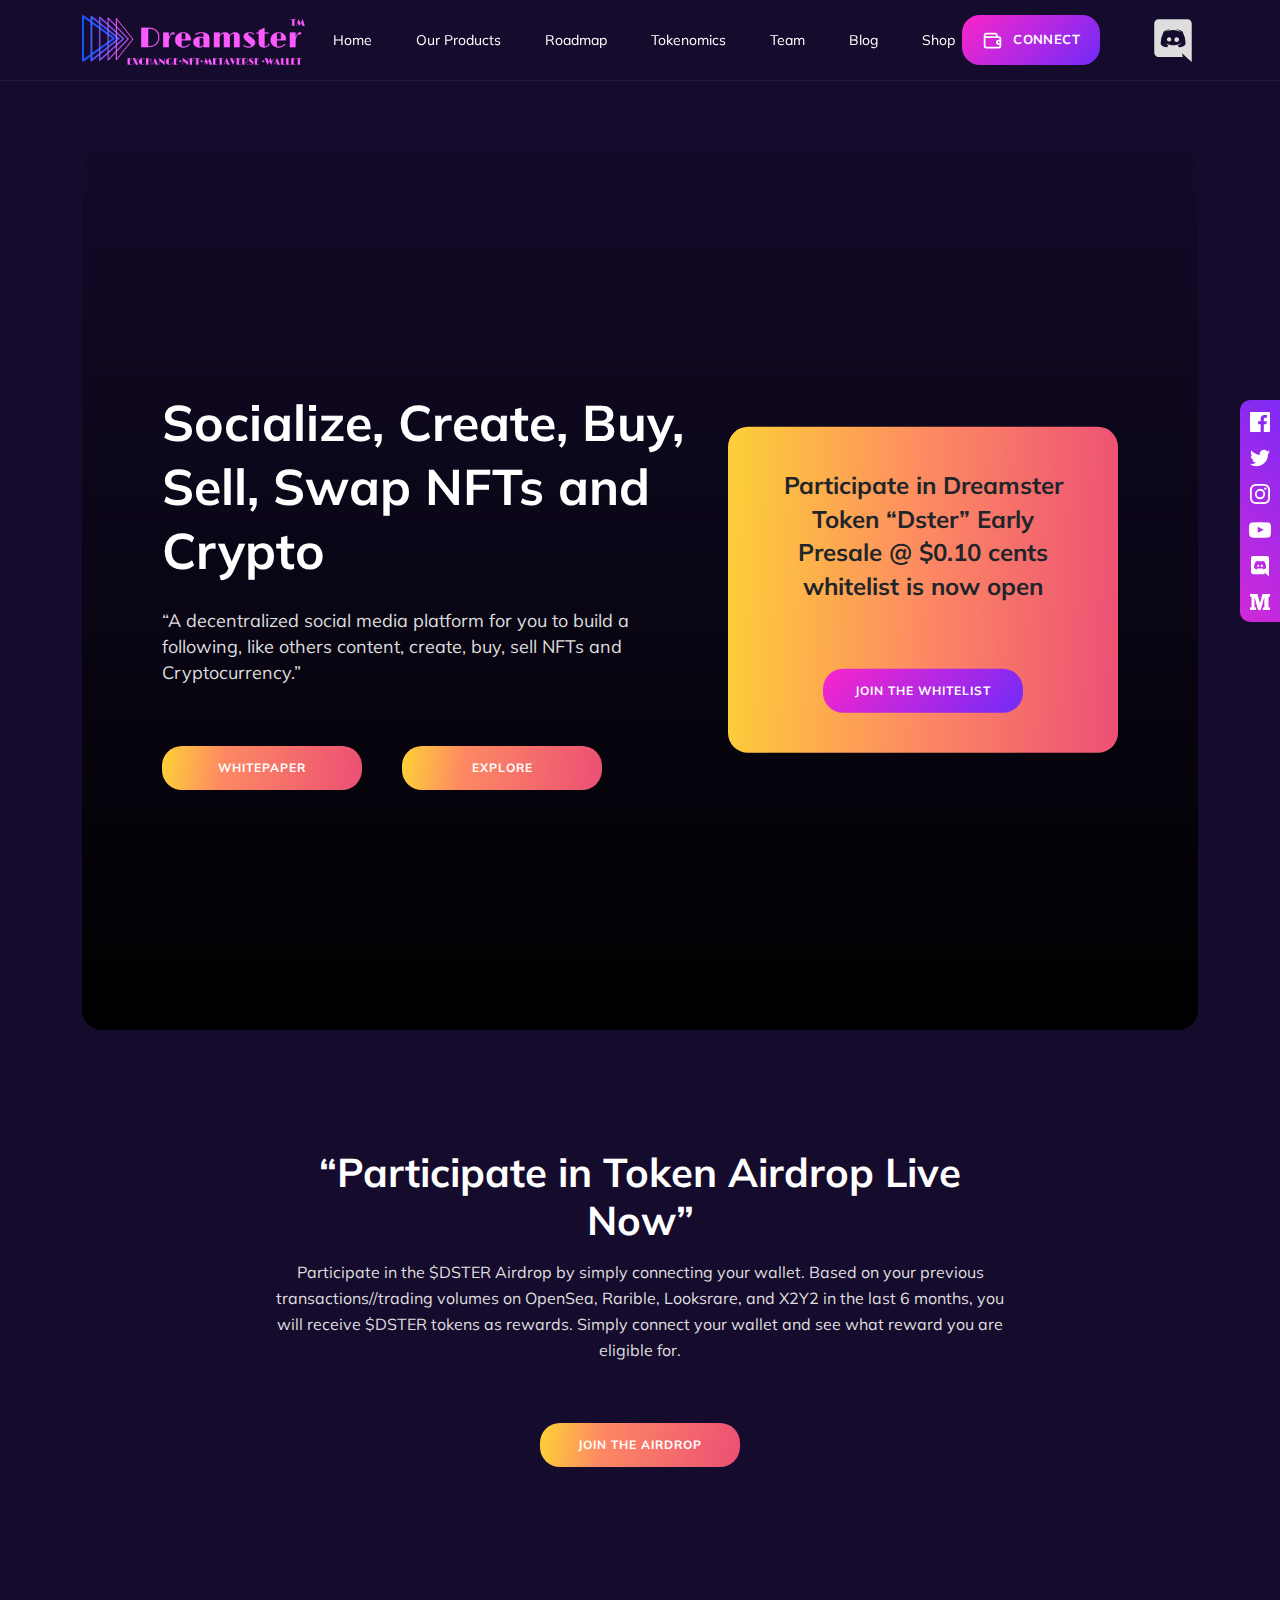
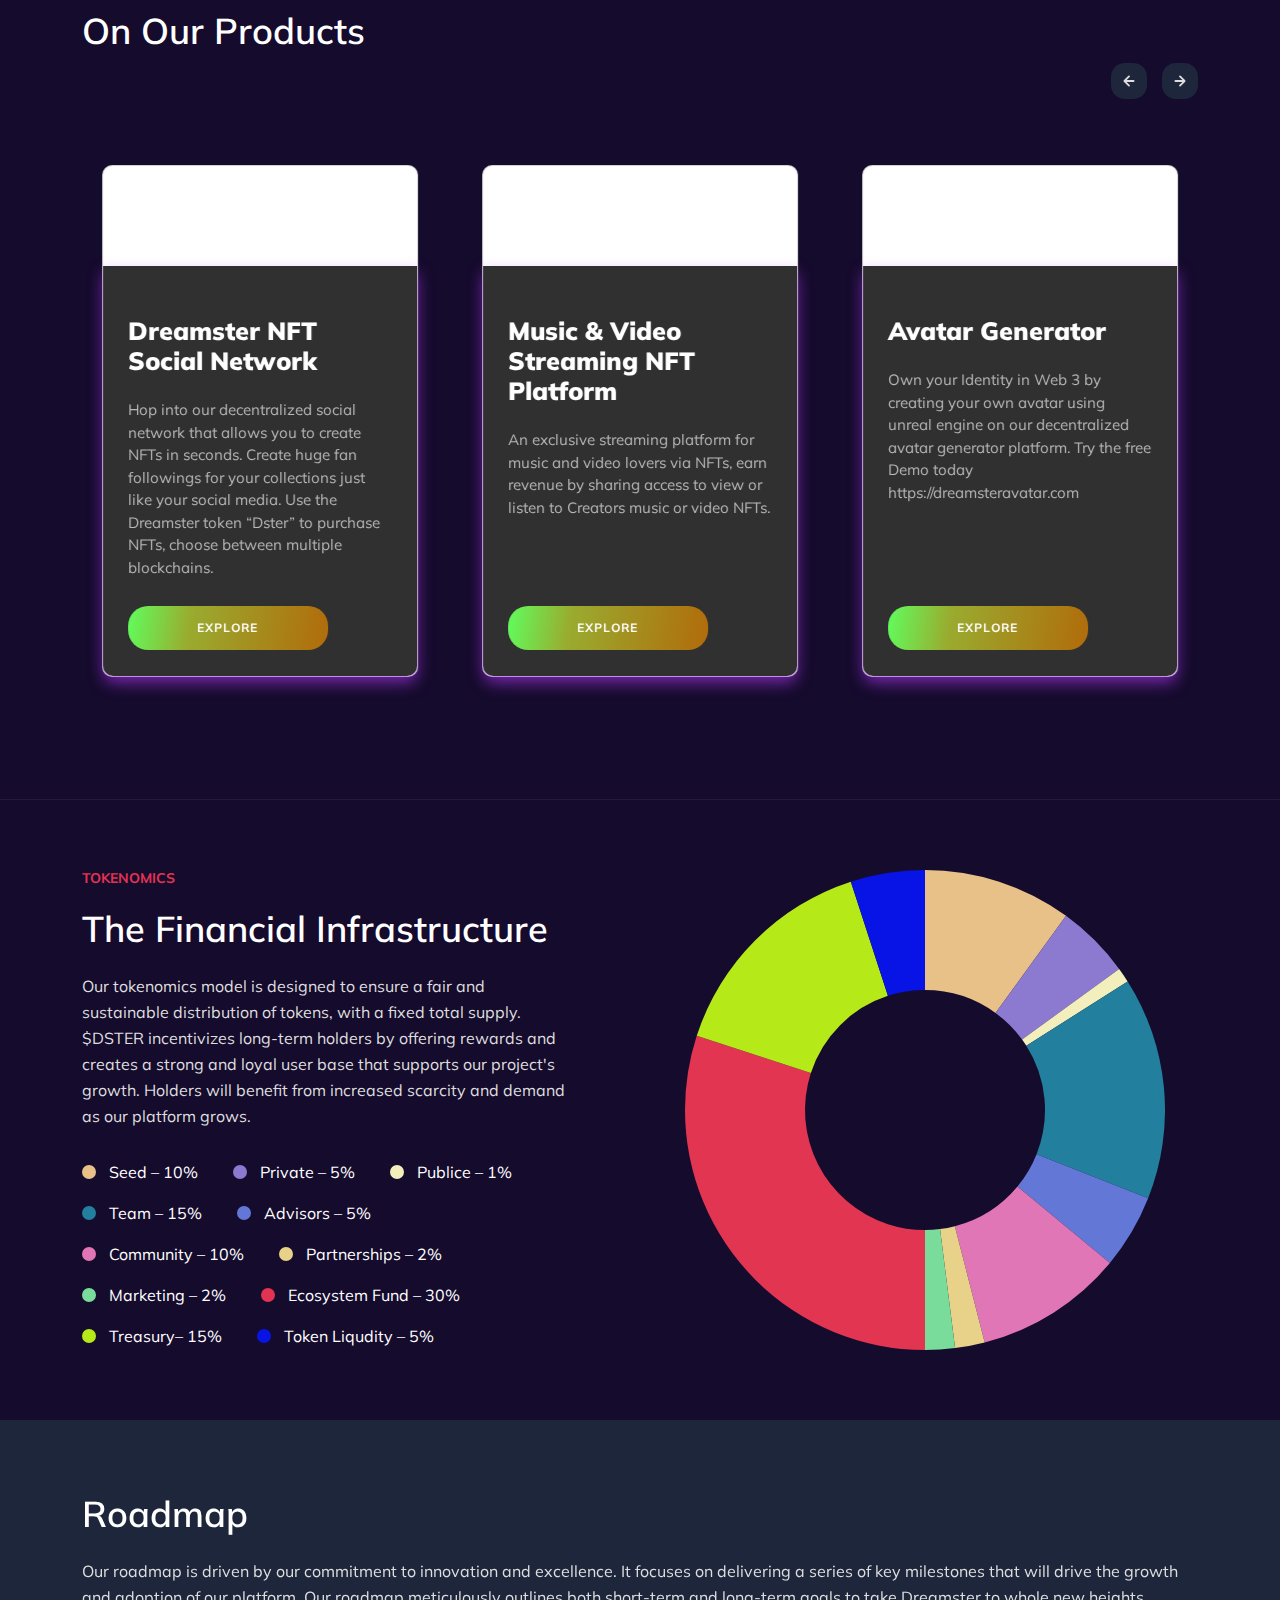
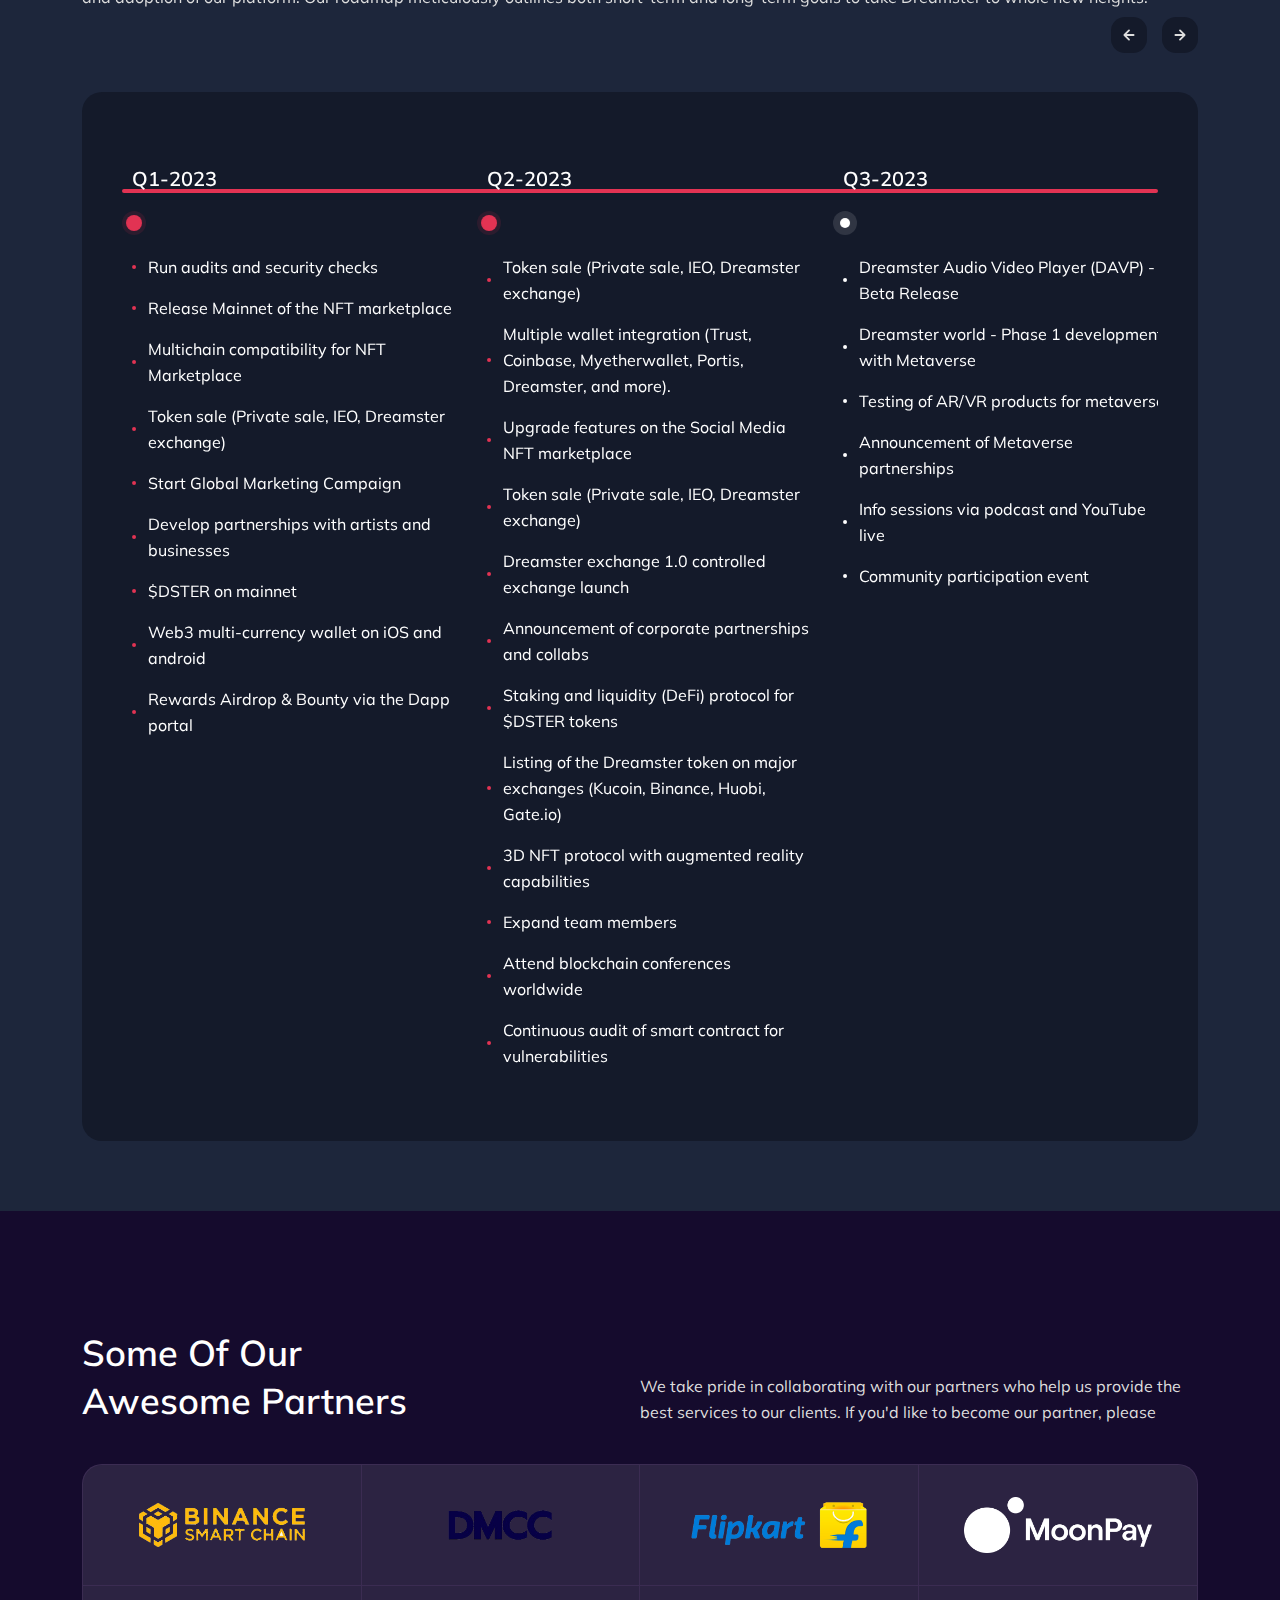
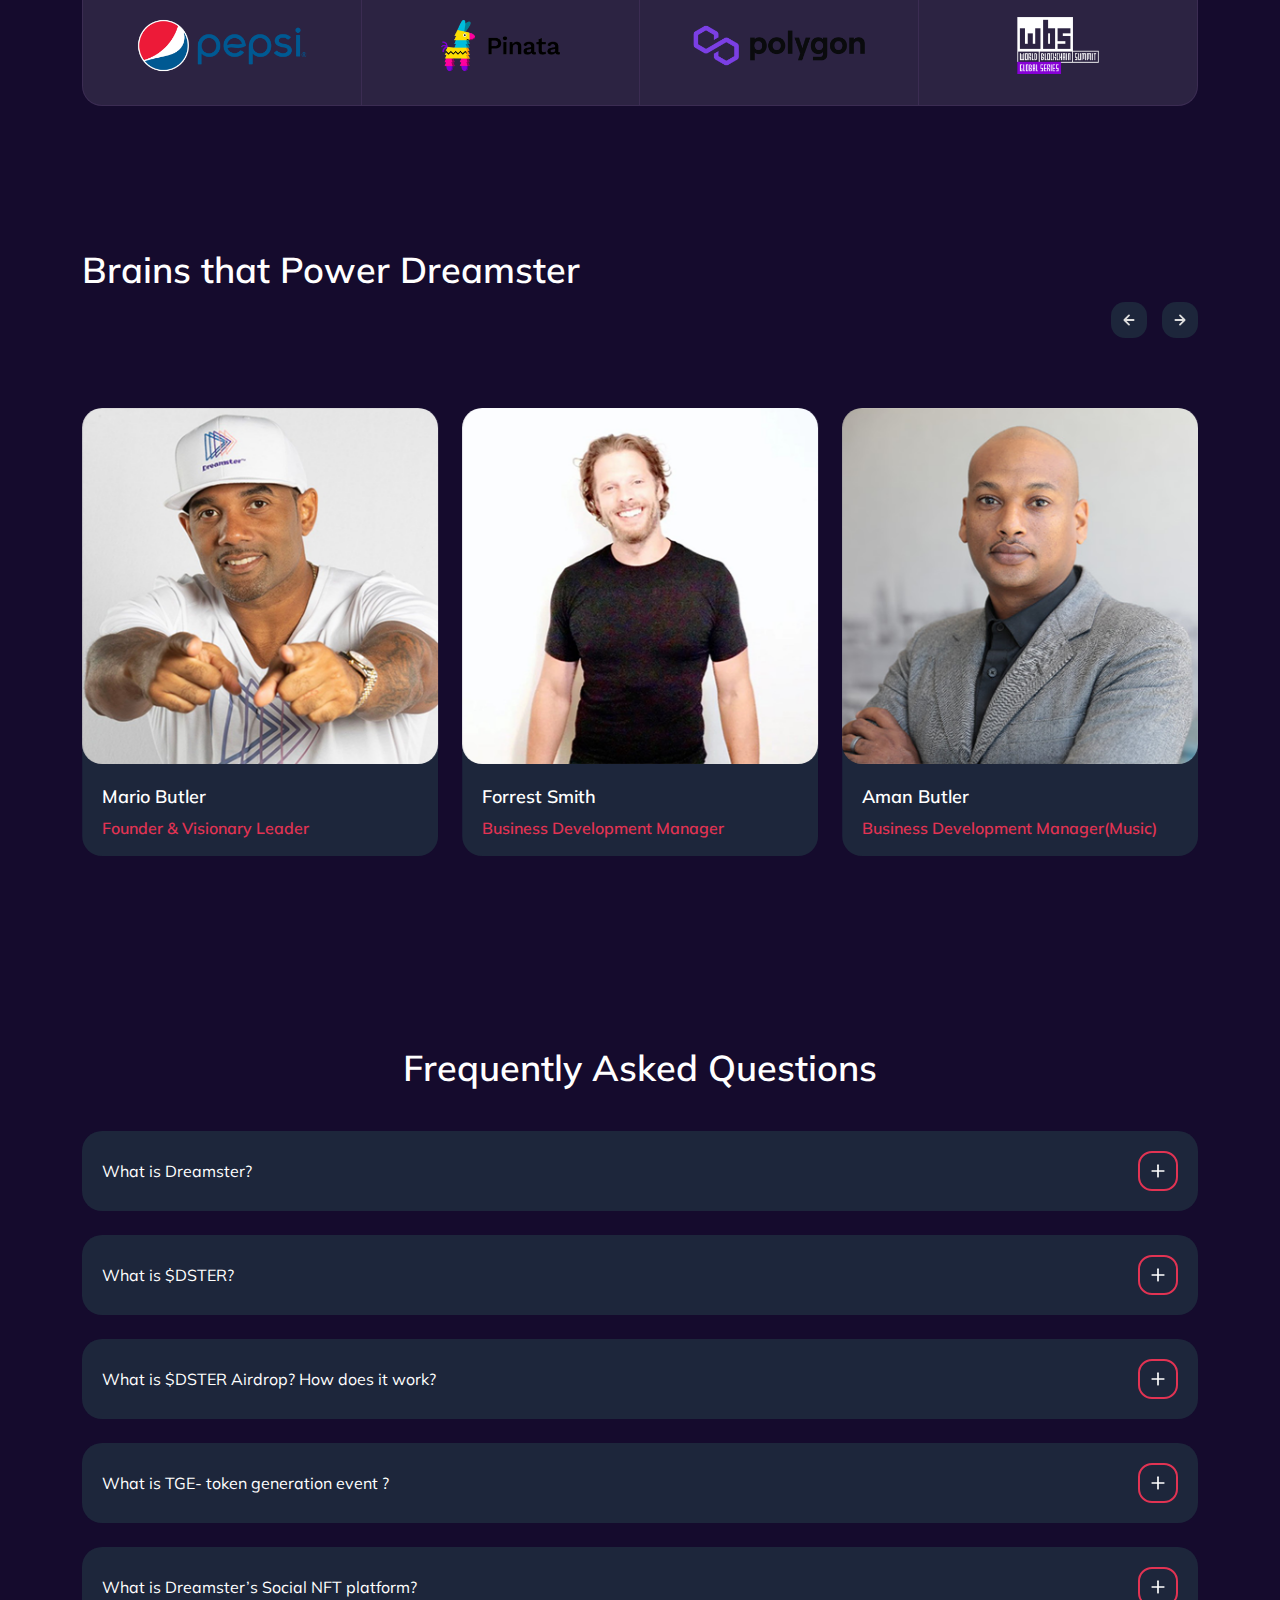
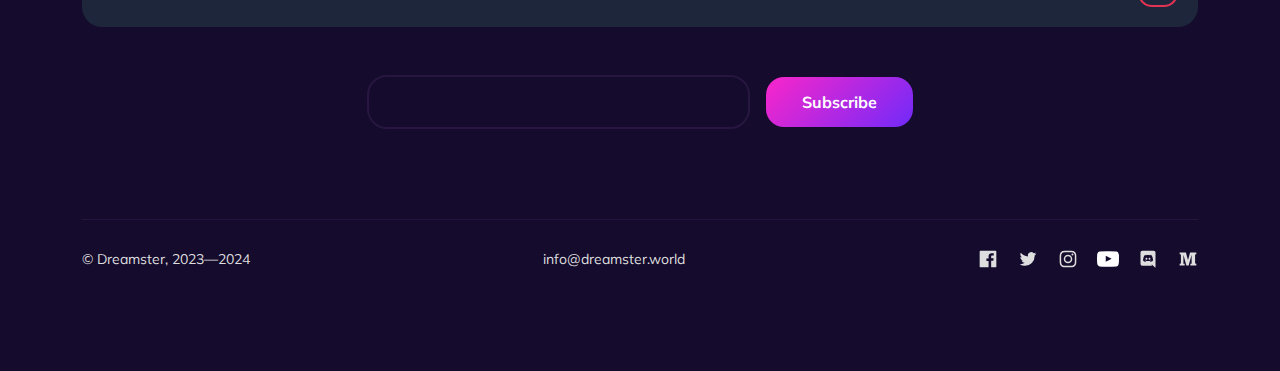
==== index.html @ c3a88280 "new update" ====
<!DOCTYPE html>
<html lang="en">
  <head>
    <meta charset="utf-8" />
    <meta
      name="viewport"
      content="width=device-width, initial-scale=1, shrink-to-fit=no"
    />

    <!-- CSS -->
    <link rel="stylesheet" href="css/bootstrap.min.css" />
    <link rel="stylesheet" href="css/blueimp-gallery.min.css" />
    <link rel="stylesheet" href="css/splide.min.css" />
    <link rel="stylesheet" href="css/slimselect.css" />
    <link rel="stylesheet" href="css/main.css" />

    <!-- Favicons -->
    <link rel="icon" type="image/png" href="img/our_logo.png" />
    <link rel="apple-touch-icon" href="img/our_logo.png" />

    <meta name="description" content="Play to earn HTML Template" />
    <meta name="keywords" content="" />
    <meta name="author" content="Dmitry Volkov" />
    <title>Dreamster</title>
  </head>

  <body>
    <!-- header -->
    <header class="header">
      <div class="container">
        <div class="row">
          <div class="col-12">
            <div class="header__content">
              <!-- btn -->
              <button
                class="header__btn"
                type="button"
                aria-label="header__nav"
              >
                <span></span>
                <span></span>
                <span></span>
              </button>
              <!-- end btn -->

              <!-- logo -->
              <a href="index.html" class="header__logo">
                <img src="img/our_logo.png" alt="" />
              </a>
              <!-- end logo -->

              <!-- tagline -->
              <span class="header__tagline"><br /></span>
              <!-- end tagline -->

              <!-- navigation -->
              <ul class="header__nav" id="header__nav">
                <li class="header__dropdown">
                  <a class="dropdown-link" href="https://dreamster.market/"
                    >Home
                    <!-- <svg xmlns="http://www.w3.org/2000/svg" viewBox="0 0 24 24">
                      <path
                        d="M17,9.17a1,1,0,0,0-1.41,0L12,12.71,8.46,9.17a1,1,0,0,0-1.41,0,1,1,0,0,0,0,1.42l4.24,4.24a1,1,0,0,0,1.42,0L17,10.59A1,1,0,0,0,17,9.17Z"
                      />
                    </svg> -->
                  </a>
                </li>

                <li class="header__dropdown">
                  <a class="dropdown-link" href="#product">
                    Our Products
                    <!-- <svg xmlns="http://www.w3.org/2000/svg" viewBox="0 0 24 24">
                      <path
                        d="M17,9.17a1,1,0,0,0-1.41,0L12,12.71,8.46,9.17a1,1,0,0,0-1.41,0,1,1,0,0,0,0,1.42l4.24,4.24a1,1,0,0,0,1.42,0L17,10.59A1,1,0,0,0,17,9.17Z"
                      /></svg
                  > -->
                  </a>
                </li>

                <li class="header__dropdown">
                  <a class="dropdown-link" href="#roadmap"
                    >Roadmap
                    <!-- <svg xmlns="http://www.w3.org/2000/svg" viewBox="0 0 24 24">
                      <path
                        d="M17,9.17a1,1,0,0,0-1.41,0L12,12.71,8.46,9.17a1,1,0,0,0-1.41,0,1,1,0,0,0,0,1.42l4.24,4.24a1,1,0,0,0,1.42,0L17,10.59A1,1,0,0,0,17,9.17Z"
                      /></svg
                  > -->
                  </a>
                </li>

                <li class="header__dropdown">
                  <a class="dropdown-link" href="#token"
                    >Tokenomics
                    <!-- <svg xmlns="http://www.w3.org/2000/svg" viewBox="0 0 24 24">
                      <path
                        d="M17,9.17a1,1,0,0,0-1.41,0L12,12.71,8.46,9.17a1,1,0,0,0-1.41,0,1,1,0,0,0,0,1.42l4.24,4.24a1,1,0,0,0,1.42,0L17,10.59A1,1,0,0,0,17,9.17Z"
                      /></svg
                  > -->
                  </a>
                </li>

                <li class="header__dropdown">
                  <a class="dropdown-link dropdown-link--menu" href="#team"
                    >Team
                  </a>
                </li>
                <li class="header__dropdown">
                  <a class="dropdown-link dropdown-link--menu" href="#"
                    >Blog
                  </a>
                </li>
                <li class="header__dropdown">
                  <a
                    class="dropdown-link dropdown-link--menu"
                    href="https://dreamster.printify.me/products"
                    >Shop
                  </a>
                </li>
              </ul>
              <!-- end navigation -->

              <!-- wallet -->
              <div class="d-flex align-items-center">
                <a href="https://dreamster.market/">
                  <button type="button" class="header__cta">
                    <svg xmlns="http://www.w3.org/2000/svg" viewBox="0 0 24 24">
                      <path
                        d="M19,7H18V6a3,3,0,0,0-3-3H5A3,3,0,0,0,2,6H2V18a3,3,0,0,0,3,3H19a3,3,0,0,0,3-3V10A3,3,0,0,0,19,7ZM5,5H15a1,1,0,0,1,1,1V7H5A1,1,0,0,1,5,5ZM20,15H19a1,1,0,0,1,0-2h1Zm0-4H19a3,3,0,0,0,0,6h1v1a1,1,0,0,1-1,1H5a1,1,0,0,1-1-1V8.83A3,3,0,0,0,5,9H19a1,1,0,0,1,1,1Z"
                      />
                    </svg>
                    <span>Connect</span>
                  </button>
                </a>
                <div class="footer__social ms-lg-5">
                  <a
                    href="https://discord.gg/6NU8zF9YQQ"
                    width="50px"
                    target="_blank"
                    ><svg
                      xmlns="http://www.w3.org/2000/svg"
                      viewBox="0 0 24 24"
                    >
                      <path
                        d="M10.13831,10.62982h-.00013a1.05288,1.05288,0,1,0,.00013,0Zm3.75427,0a1.14582,1.14582,0,1,0,1.04907,1.14166A1.09586,1.09586,0,0,0,13.89258,10.62982Zm4.99878-8.6297H5.10864A2.11364,2.11364,0,0,0,3,4.119V18.02527A2.11368,2.11368,0,0,0,5.10864,20.1441H16.77258l-.54516-1.90289,1.31653,1.224,1.24462,1.152L21,22.57153V4.119A2.11364,2.11364,0,0,0,18.89136,2.00012ZM14.92114,15.43323v.00006s-.37036-.44232-.67895-.83319a3.2459,3.2459,0,0,0,1.86181-1.224,5.87837,5.87837,0,0,1-1.18286.60681,6.76974,6.76974,0,0,1-1.49145.44232,7.206,7.206,0,0,1-2.66394-.01025,8.64456,8.64456,0,0,1-1.51209-.44226,6.03735,6.03735,0,0,1-.75085-.34973c-.03089-.02063-.06165-.03089-.09253-.05146a.14171.14171,0,0,1-.04114-.03082c-.18506-.10284-.28809-.17487-.28809-.17487A3.19975,3.19975,0,0,0,9.8811,14.57953c-.30847.39093-.68908.8537-.68908.8537a3.72892,3.72892,0,0,1-3.13709-1.56342A13.775,13.775,0,0,1,7.536,7.87323a5.08641,5.08641,0,0,1,2.89026-1.08l.10278.12348A6.93762,6.93762,0,0,0,7.824,8.2641s.22632-.12341.60682-.29828a7.722,7.722,0,0,1,2.335-.64795,1.00465,1.00465,0,0,1,.17492-.02063,8.702,8.702,0,0,1,2.07764-.02051,8.384,8.384,0,0,1,3.096.98737,6.84576,6.84576,0,0,0-2.561-1.30628l.14392-.16449a5.08575,5.08575,0,0,1,2.89026,1.08,13.77368,13.77368,0,0,1,1.4812,5.99652A3.75972,3.75972,0,0,1,14.92114,15.43323Z"
                      /></svg
                  ></a>
                </div>
              </div>
              <!-- end wallet -->
            </div>
          </div>
        </div>
      </div>
    </header>
    <!-- end header -->
    <!-- hero -->
    <section class="hero" id="hero">
      <div class="container">
        <div class="row">
          <div class="col-12">
            <!-- hero content (left) -->
            <div class="hero__content hero__content--left">
              <video
                muted
                autoplay
                width="100%"
                height="auto"
                class="full-image"
              >
                <source
                  src="https://gamic.themerex.net/wp-content/uploads/2022/09/Pexels-Videos-2759479.mp4"
                  type="video/mp4"
                />
              </video>
              <!-- <span class="hero__tagline">Dreamster</span> -->
              <h2 class="hero__title">
                Socialize, Create, Buy, Sell, Swap NFTs and Crypto
              </h2>
              <p class="hero__text">
                “A decentralized social media platform for you to build a
                following, like others content, create, buy, sell NFTs and
                Cryptocurrency.”
              </p>
              <div class="hero__btns hero__btns--left">
                <a href="https://dreamster.gitbook.io/docs/" class="hero__btn"
                  ><span>Whitepaper</span></a
                >
                <a
                  href="https://dreamster.market/"
                  class="hero__btn hero__btn--nephrite"
                  ><span>Explore</span></a
                >
              </div>

              <!-- bg animation -->

              <!-- end bg animation -->

              <!-- game -->
              <div class="game game--hero">
                <div class="game__head">
                  <div class="text-center">
                    <h3 class="">
                      <a class="text-dark fw-bold fs-4"
                        >Participate in Dreamster Token “Dster” Early Presale @
                        $0.10 cents whitelist is now open
                      </a>
                    </h3>
                    <!-- <p class="text-dark">Starts in</p> -->
                  </div>
                </div>

                <!-- <div class="count mt-3 text-center" style="z-index: 2">
                  <div id="timer"></div>
                </div> -->

                <div class="hero__btns hero__btns--left">
                  <a href="https://dreamster.market/" class="hero__btn"
                    ><span>Join The Whitelist</span></a
                  >
                </div>
              </div>
              <!-- end game -->
            </div>
            <!-- end hero content -->
          </div>
        </div>
      </div>
    </section>
    <!-- end hero -->

    <div class="section mt-5">
      <div class="container">
        <div class="row">
          <div class="col-lg-8 offset-lg-2 text-center">
            <div class="">
              <!-- article content -->
              <div class="article__content">
                <h2 class="fs-1 fw-bold">
                  “Participate in Token Airdrop Live Now”
                </h2>
                <p>
                  Participate in the $DSTER Airdrop by simply connecting your
                  wallet. Based on your previous transactions//trading volumes
                  on OpenSea, Rarible, Looksrare, and X2Y2 in the last 6 months,
                  you will receive $DSTER tokens as rewards. Simply connect your
                  wallet and see what reward you are eligible for.
                </p>
              </div>

              <div
                class="hero__btns hero__btns--left"
                style="justify-content: center"
              >
                <a href="https://dreamster.market/" class="hero__btn"
                  ><span>Join the Airdrop</span></a
                >
              </div>

              <!-- end article content -->
            </div>
          </div>
        </div>
      </div>
    </div>

    <section class="section" id="product">
      <div class="container">
        <div class="row">
          <!-- section title -->
          <div class="col-12">
            <div class="section__title section__title--carousel">
              <h2><a href="blog.html">On Our Products</a></h2>
            </div>
          </div>
          <!-- end section title -->

          <!-- carousel -->
          <div class="col-12 mt-5">
            <div
              class="section__carousel section__carousel--content splide splide--content"
            >
              <div class="splide__arrows">
                <button class="splide__arrow splide__arrow--prev" type="button">
                  <svg xmlns="http://www.w3.org/2000/svg" viewBox="0 0 24 24">
                    <path
                      d="M17,11H9.41l3.3-3.29a1,1,0,1,0-1.42-1.42l-5,5a1,1,0,0,0-.21.33,1,1,0,0,0,0,.76,1,1,0,0,0,.21.33l5,5a1,1,0,0,0,1.42,0,1,1,0,0,0,0-1.42L9.41,13H17a1,1,0,0,0,0-2Z"
                    ></path>
                  </svg>
                </button>
                <button class="splide__arrow splide__arrow--next" type="button">
                  <svg xmlns="http://www.w3.org/2000/svg" viewBox="0 0 24 24">
                    <path
                      d="M17.92,11.62a1,1,0,0,0-.21-.33l-5-5a1,1,0,0,0-1.42,1.42L14.59,11H7a1,1,0,0,0,0,2h7.59l-3.3,3.29a1,1,0,0,0,0,1.42,1,1,0,0,0,1.42,0l5-5a1,1,0,0,0,.21-.33A1,1,0,0,0,17.92,11.62Z"
                    ></path>
                  </svg>
                </button>
              </div>

              <div class="splide__track">
                <ul class="splide__list">
                  <li class="splide__slide">
                    <div class="parent">
                      <div class="card">
                        <div class="content-box">
                          <h1 class="card-title">
                            Dreamster NFT Social Network
                          </h1>
                          <p class="card-content">
                            Hop into our decentralized social network that
                            allows you to create NFTs in seconds. Create huge
                            fan followings for your collections just like your
                            social media. Use the Dreamster token “Dster” to
                            purchase NFTs, choose between multiple blockchains.
                          </p>
                          <div class="hero__btns--left new mt-3">
                            <a
                              href="https://dreamster.market/"
                              class="hero__btn"
                              ><span>Explore</span></a
                            >
                          </div>
                        </div>
                      </div>
                    </div>
                  </li>
                  <li class="splide__slide">
                    <div class="parent">
                      <div class="card">
                        <div class="content-box">
                          <h1 class="card-title">
                            Music & Video Streaming NFT Platform
                          </h1>
                          <p class="card-content">
                            An exclusive streaming platform for music and video
                            lovers via NFTs, earn revenue by sharing access to
                            view or listen to Creators music or video NFTs.
                          </p>
                          <div class="hero__btns--left new mt-3">
                            <a
                              href="https://dreamster.market/"
                              class="hero__btn"
                              ><span>Explore</span></a
                            >
                          </div>
                        </div>
                      </div>
                    </div>
                  </li>
                  <li class="splide__slide">
                    <div class="parent">
                      <div class="card">
                        <div class="content-box">
                          <h1 class="card-title">Avatar Generator</h1>
                          <p class="card-content">
                            Own your Identity in Web 3 by creating your own
                            avatar using unreal engine on our decentralized
                            avatar generator platform. Try the free Demo today
                            https://dreamsteravatar.com
                          </p>
                          <div class="hero__btns--left new mt-3">
                            <a
                              href="https://dreamster.market/"
                              class="hero__btn"
                              ><span>Explore</span></a
                            >
                          </div>
                        </div>
                      </div>
                    </div>
                  </li>
                  <li class="splide__slide">
                    <div class="parent">
                      <div class="card">
                        <div class="content-box">
                          <h1 class="card-title">Dreamster Wallet</h1>
                          <p class="card-content">
                            Download the app for Decentralized Dreamster wallet
                            on iOS and Android to store, send, receive, ERC-20
                            tokens, BEP-20 tokens, the “Dster” token in a
                            multilayer secured digital wallet.
                          </p>
                          <div class="hero__btns--left new mt-3">
                            <a
                              href="https://dreamster.market/"
                              class="hero__btn"
                              ><span>Explore</span></a
                            >
                          </div>
                        </div>
                      </div>
                    </div>
                  </li>
                  <li class="splide__slide">
                    <div class="parent">
                      <div class="card">
                        <div class="content-box">
                          <h1 class="card-title">Dreamster Exchange</h1>
                          <p class="card-content">
                            Access the Dreamster controlled exchange to buy and
                            sell the Dreamster token, and 100’s of other tokens.
                            The exchange gives users the option to stake tokens,
                            lock tokens, buy and sell at the market rate or if
                            company if doing a presale you can buy at the listed
                            rate. Pass KYC and get started.
                          </p>
                          <div class="hero__btns--left new mt-3">
                            <a
                              href="https://dreamster.market/"
                              class="hero__btn"
                              ><span>Explore</span></a
                            >
                          </div>
                        </div>
                      </div>
                    </div>
                  </li>
                  <li class="splide__slide">
                    <div class="parent">
                      <div class="card">
                        <div class="content-box">
                          <h1 class="card-title">Dreamster Token</h1>
                          <p class="card-content">
                            Dreamster’s “Dster” token is a BEP-20 Binance Smart
                            Chain token standard created with the intention of
                            extending ERC-20, which is one of the most common
                            Ethereum token standards. BEP-20 is a technical
                            standard for token implementation across all smart
                            contracts on the Binance Smart Chain.
                          </p>
                          <div class="hero__btns--left new mt-3">
                            <a href="token.html" class="hero__btn"
                              ><span>Explore</span></a
                            >
                          </div>
                        </div>
                      </div>
                    </div>
                  </li>
                </ul>
              </div>
            </div>
          </div>
        </div>
      </div>
    </section>

    <!-- tokenomics -->
    <section class="section section--bt" id="token">
      <div class="container">
        <div class="row">
          <!-- section title -->
          <div
            class="col-12 col-md-10 offset-md-1 col-lg-6 offset-lg-0 align-self-center"
          >
            <div class="section__title section__title--grid-right">
              <strong>Tokenomics</strong>
              <h2>The Financial Infrastructure</h2>
              <p>
                Our tokenomics model is designed to ensure a fair and
                sustainable distribution of tokens, with a fixed total supply.
                $DSTER incentivizes long-term holders by offering rewards and
                creates a strong and loyal user base that supports our project's
                growth. Holders will benefit from increased scarcity and demand
                as our platform grows.
              </p>
            </div>

            <ul class="section__tokenomics section__tokenomics--right">
              <li class="clr1">Seed – 10%</li>
              <li class="clr2">Private – 5%</li>
              <li class="clr3">Publice – 1%</li>
              <li class="clr4">Team – 15%</li>
              <li class="clr5">Advisors – 5%</li>
              <li class="clr6">Community – 10%</li>
              <li class="clr7">Partnerships – 2%</li>
              <li class="clr8">Marketing – 2%</li>
              <li class="clr9">Ecosystem Fund – 30%</li>
              <li class="clr10">Treasury– 15%</li>
              <li class="clr11">Token Liqudity – 5%</li>
            </ul>
          </div>
          <!-- end section title -->

          <!-- chart -->
          <div class="col-12 col-lg-6 align-self-center">
            <div class="section__chart">
              <canvas id="myChart"></canvas>
            </div>
          </div>
          <!-- end chart -->
        </div>
      </div>
    </section>
    <!-- end tokenomics -->

    <!-- roadmap -->
    <section class="section section--light" id="roadmap">
      <div class="container">
        <div class="row">
          <!-- section title -->
          <div class="col-12">
            <div class="section__title section__title--carousel">
              <h2>Roadmap</h2>
              <p>
                Our roadmap is driven by our commitment to innovation and
                excellence. It focuses on delivering a series of key milestones
                that will drive the growth and adoption of our platform. Our
                roadmap meticulously outlines both short-term and long-term
                goals to take Dreamster to whole new heights.
              </p>
            </div>
          </div>
          <!-- end section title -->

          <!-- carousel -->
          <div class="col-12 mt-5">
            <div
              class="section__carousel section__carousel--block splide splide--block"
            >
              <div class="splide__arrows">
                <button class="splide__arrow splide__arrow--prev" type="button">
                  <svg xmlns="http://www.w3.org/2000/svg" viewBox="0 0 24 24">
                    <path
                      d="M17,11H9.41l3.3-3.29a1,1,0,1,0-1.42-1.42l-5,5a1,1,0,0,0-.21.33,1,1,0,0,0,0,.76,1,1,0,0,0,.21.33l5,5a1,1,0,0,0,1.42,0,1,1,0,0,0,0-1.42L9.41,13H17a1,1,0,0,0,0-2Z"
                    ></path>
                  </svg>
                </button>
                <button class="splide__arrow splide__arrow--next" type="button">
                  <svg xmlns="http://www.w3.org/2000/svg" viewBox="0 0 24 24">
                    <path
                      d="M17.92,11.62a1,1,0,0,0-.21-.33l-5-5a1,1,0,0,0-1.42,1.42L14.59,11H7a1,1,0,0,0,0,2h7.59l-3.3,3.29a1,1,0,0,0,0,1.42,1,1,0,0,0,1.42,0l5-5a1,1,0,0,0,.21-.33A1,1,0,0,0,17.92,11.62Z"
                    ></path>
                  </svg>
                </button>
              </div>

              <div class="splide__track">
                <ul class="splide__list">
                  <li class="splide__slide">
                    <div class="roadmap roadmap--active">
                      <h3 class="roadmap__title">Q1-2023</h3>
                      <ul class="roadmap__list">
                        <ul>
                          <li>Run audits and security checks</li>
                          <li>Release Mainnet of the NFT marketplace</li>
                          <li>Multichain compatibility for NFT Marketplace</li>
                          <li>
                            Token sale (Private sale, IEO, Dreamster exchange)
                          </li>
                          <li>Start Global Marketing Campaign</li>
                          <li>
                            Develop partnerships with artists and businesses
                          </li>
                          <li>$DSTER on mainnet</li>
                          <li>Web3 multi-currency wallet on iOS and android</li>
                          <li>Rewards Airdrop & Bounty via the Dapp portal</li>
                        </ul>
                      </ul>
                    </div>
                  </li>

                  <li class="splide__slide">
                    <div class="roadmap roadmap--active">
                      <h3 class="roadmap__title">Q2-2023</h3>
                      <ul class="roadmap__list">
                        <li>
                          Token sale (Private sale, IEO, Dreamster exchange)
                        </li>
                        <li>
                          Multiple wallet integration (Trust, Coinbase,
                          Myetherwallet, Portis, Dreamster, and more).
                        </li>
                        <li>
                          Upgrade features on the Social Media NFT marketplace
                        </li>
                        <li>
                          Token sale (Private sale, IEO, Dreamster exchange)
                        </li>
                        <li>
                          Dreamster exchange 1.0 controlled exchange launch
                        </li>
                        <li>
                          Announcement of corporate partnerships and collabs
                        </li>
                        <li>
                          Staking and liquidity (DeFi) protocol for $DSTER
                          tokens
                        </li>
                        <li>
                          Listing of the Dreamster token on major exchanges
                          (Kucoin, Binance, Huobi, Gate.io)
                        </li>
                        <li>
                          3D NFT protocol with augmented reality capabilities
                        </li>
                        <li>Expand team members</li>
                        <li>Attend blockchain conferences worldwide</li>
                        <li>
                          Continuous audit of smart contract for vulnerabilities
                        </li>
                      </ul>
                    </div>
                  </li>
                  <li class="splide__slide">
                    <div class="roadmap">
                      <h3 class="roadmap__title">Q3-2023</h3>
                      <ul class="roadmap__list">
                        <li>
                          Dreamster Audio Video Player (DAVP) - Beta Release
                        </li>
                        <li>
                          Dreamster world - Phase 1 development with Metaverse
                        </li>
                        <li>Testing of AR/VR products for metaverse</li>
                        <li>Announcement of Metaverse partnerships</li>
                        <li>Info sessions via podcast and YouTube live</li>
                        <li>Community participation event</li>
                      </ul>
                    </div>
                  </li>
                  <li class="splide__slide">
                    <div class="roadmap">
                      <h3 class="roadmap__title">Q4-2023</h3>
                      <ul class="roadmap__list">
                        <li>Align more strategic partnerships for growth</li>
                        <li>
                          Create more educational tools around NFTs and
                          Cryptocurrency
                        </li>
                        <li>Review Roadmap and update for 2024</li>
                        <li>Plan to add AI tools and functionalities</li>
                        <li>
                          First live tutorial of “Dreamster world” in metaverse
                        </li>
                      </ul>
                    </div>
                  </li>
                </ul>
              </div>
            </div>
          </div>
          <!-- end carousel -->
        </div>
      </div>

      <div id="canvas2" class="section__canvas"></div>
    </section>
    <!-- end roadmap -->

    <!-- sponsors -->
    <section class="section mt-5" id="partner">
      <div class="container">
        <div class="row">
          <div class="col-12">
            <div class="section__title section__title--between">
              <h2>Some Of Our <br />Awesome Partners</h2>
              <p>
                We take pride in collaborating with our partners who help us
                provide the best services to our clients. If you'd like to
                become our partner, please
              </p>
            </div>
          </div>

          <div class="col-12">
            <ul class="sponsors">
              <li>
                <a href="https://www.bnbchain.org/en/smartChain">
                  <img src="img/sponsors/binance.png" alt="" />
                  <span>Binance smart chain</span>
                </a>
              </li>
              <li>
                <a href="https://www.dmcc.ae/">
                  <img src="img/sponsors/dmcc.png" alt="" />
                  <span>DMCC</span>
                </a>
              </li>
              <li>
                <a href="https://www.flipkart.com/">
                  <img src="img/sponsors/flip.png" alt="" />
                  <span>Flipkart</span>
                </a>
              </li>
              <li>
                <a href="https://www.moonpay.com/">
                  <img src="img/sponsors/moon.png" alt="" />
                  <span>moonpay</span>
                </a>
              </li>
              <li>
                <a href="https://www.pepsi.com/">
                  <img src="img/sponsors/pep.png" alt="" />
                  <span>pepsi</span>
                </a>
              </li>
              <li>
                <a href="https://www.pinata.cloud/">
                  <img src="img/sponsors/pin.png" alt="" />
                  <span>pinata</span>
                </a>
              </li>
              <li>
                <a href="https://polygon.technology/">
                  <img src="img/sponsors/ploy.png" alt="" />
                  <span>polygon</span>
                </a>
              </li>
              <li>
                <a href="https://www.worldblockchainsummit.com/">
                  <img src="img/sponsors/wbc.png" alt="" />
                  <span>World Blockchain summit</span>
                </a>
              </li>
            </ul>
          </div>
        </div>
      </div>
    </section>

    <section class="section" id="team">
      <div class="container">
        <div class="row">
          <!-- section title -->
          <div class="col-12">
            <div class="section__title section__title--carousel">
              <h2>Brains that Power Dreamster</h2>
            </div>
          </div>
          <!-- end section title -->

          <!-- carousel -->
          <div class="col-12 mt-5">
            <div
              class="section__carousel section__carousel--content splide splide--content"
            >
              <div class="splide__arrows">
                <button class="splide__arrow splide__arrow--prev" type="button">
                  <svg xmlns="http://www.w3.org/2000/svg" viewBox="0 0 24 24">
                    <path
                      d="M17,11H9.41l3.3-3.29a1,1,0,1,0-1.42-1.42l-5,5a1,1,0,0,0-.21.33,1,1,0,0,0,0,.76,1,1,0,0,0,.21.33l5,5a1,1,0,0,0,1.42,0,1,1,0,0,0,0-1.42L9.41,13H17a1,1,0,0,0,0-2Z"
                    ></path>
                  </svg>
                </button>
                <button class="splide__arrow splide__arrow--next" type="button">
                  <svg xmlns="http://www.w3.org/2000/svg" viewBox="0 0 24 24">
                    <path
                      d="M17.92,11.62a1,1,0,0,0-.21-.33l-5-5a1,1,0,0,0-1.42,1.42L14.59,11H7a1,1,0,0,0,0,2h7.59l-3.3,3.29a1,1,0,0,0,0,1.42,1,1,0,0,0,1.42,0l5-5a1,1,0,0,0,.21-.33A1,1,0,0,0,17.92,11.62Z"
                    ></path>
                  </svg>
                </button>
              </div>

              <div class="splide__track">
                <ul class="splide__list">
                  <li class="splide__slide">
                    <div class="team">
                      <div class="team__img">
                        <img src="img/team/1.png" alt="" />

                        <div class="team__social">
                          <a href="about.html#">
                            <svg
                              xmlns="http://www.w3.org/2000/svg"
                              viewBox="0 0 24 24"
                            >
                              <path
                                d="M15.12,5.32H17V2.14A26.11,26.11,0,0,0,14.26,2C11.54,2,9.68,3.66,9.68,6.7V9.32H6.61v3.56H9.68V22h3.68V12.88h3.06l.46-3.56H13.36V7.05C13.36,6,13.64,5.32,15.12,5.32Z"
                              />
                            </svg>
                          </a>
                          <a href="about.html#">
                            <svg
                              xmlns="http://www.w3.org/2000/svg"
                              viewBox="0 0 24 24"
                            >
                              <path
                                d="M22,5.8a8.49,8.49,0,0,1-2.36.64,4.13,4.13,0,0,0,1.81-2.27,8.21,8.21,0,0,1-2.61,1,4.1,4.1,0,0,0-7,3.74A11.64,11.64,0,0,1,3.39,4.62a4.16,4.16,0,0,0-.55,2.07A4.09,4.09,0,0,0,4.66,10.1,4.05,4.05,0,0,1,2.8,9.59v.05a4.1,4.1,0,0,0,3.3,4A3.93,3.93,0,0,1,5,13.81a4.9,4.9,0,0,1-.77-.07,4.11,4.11,0,0,0,3.83,2.84A8.22,8.22,0,0,1,3,18.34a7.93,7.93,0,0,1-1-.06,11.57,11.57,0,0,0,6.29,1.85A11.59,11.59,0,0,0,20,8.45c0-.17,0-.35,0-.53A8.43,8.43,0,0,0,22,5.8Z"
                              />
                            </svg>
                          </a>
                          <a href="about.html#">
                            <svg
                              xmlns="http://www.w3.org/2000/svg"
                              viewBox="0 0 24 24"
                            >
                              <path
                                d="M17.34,5.46h0a1.2,1.2,0,1,0,1.2,1.2A1.2,1.2,0,0,0,17.34,5.46Zm4.6,2.42a7.59,7.59,0,0,0-.46-2.43,4.94,4.94,0,0,0-1.16-1.77,4.7,4.7,0,0,0-1.77-1.15,7.3,7.3,0,0,0-2.43-.47C15.06,2,14.72,2,12,2s-3.06,0-4.12.06a7.3,7.3,0,0,0-2.43.47A4.78,4.78,0,0,0,3.68,3.68,4.7,4.7,0,0,0,2.53,5.45a7.3,7.3,0,0,0-.47,2.43C2,8.94,2,9.28,2,12s0,3.06.06,4.12a7.3,7.3,0,0,0,.47,2.43,4.7,4.7,0,0,0,1.15,1.77,4.78,4.78,0,0,0,1.77,1.15,7.3,7.3,0,0,0,2.43.47C8.94,22,9.28,22,12,22s3.06,0,4.12-.06a7.3,7.3,0,0,0,2.43-.47,4.7,4.7,0,0,0,1.77-1.15,4.85,4.85,0,0,0,1.16-1.77,7.59,7.59,0,0,0,.46-2.43c0-1.06.06-1.4.06-4.12S22,8.94,21.94,7.88ZM20.14,16a5.61,5.61,0,0,1-.34,1.86,3.06,3.06,0,0,1-.75,1.15,3.19,3.19,0,0,1-1.15.75,5.61,5.61,0,0,1-1.86.34c-1,.05-1.37.06-4,.06s-3,0-4-.06A5.73,5.73,0,0,1,6.1,19.8,3.27,3.27,0,0,1,5,19.05a3,3,0,0,1-.74-1.15A5.54,5.54,0,0,1,3.86,16c0-1-.06-1.37-.06-4s0-3,.06-4A5.54,5.54,0,0,1,4.21,6.1,3,3,0,0,1,5,5,3.14,3.14,0,0,1,6.1,4.2,5.73,5.73,0,0,1,8,3.86c1,0,1.37-.06,4-.06s3,0,4,.06a5.61,5.61,0,0,1,1.86.34A3.06,3.06,0,0,1,19.05,5,3.06,3.06,0,0,1,19.8,6.1,5.61,5.61,0,0,1,20.14,8c.05,1,.06,1.37.06,4S20.19,15,20.14,16ZM12,6.87A5.13,5.13,0,1,0,17.14,12,5.12,5.12,0,0,0,12,6.87Zm0,8.46A3.33,3.33,0,1,1,15.33,12,3.33,3.33,0,0,1,12,15.33Z"
                              />
                            </svg>
                          </a>
                          <a href="about.html#">
                            <svg
                              xmlns="http://www.w3.org/2000/svg"
                              viewBox="0 0 24 24"
                            >
                              <path
                                d="M20.47,2H3.53A1.45,1.45,0,0,0,2.06,3.43V20.57A1.45,1.45,0,0,0,3.53,22H20.47a1.45,1.45,0,0,0,1.47-1.43V3.43A1.45,1.45,0,0,0,20.47,2ZM8.09,18.74h-3v-9h3ZM6.59,8.48h0a1.56,1.56,0,1,1,0-3.12,1.57,1.57,0,1,1,0,3.12ZM18.91,18.74h-3V13.91c0-1.21-.43-2-1.52-2A1.65,1.65,0,0,0,12.85,13a2,2,0,0,0-.1.73v5h-3s0-8.18,0-9h3V11A3,3,0,0,1,15.46,9.5c2,0,3.45,1.29,3.45,4.06Z"
                              />
                            </svg>
                          </a>
                        </div>
                      </div>
                      <div class="team__about">
                        <h3>Mario Butler</h3>
                        <span>Founder & Visionary Leader</span>
                      </div>
                    </div>
                  </li>

                  <li class="splide__slide">
                    <div class="team">
                      <div class="team__img">
                        <img src="img/team/2.png" alt="" />

                        <div class="team__social">
                          <a href="about.html#">
                            <svg
                              xmlns="http://www.w3.org/2000/svg"
                              viewBox="0 0 24 24"
                            >
                              <path
                                d="M15.12,5.32H17V2.14A26.11,26.11,0,0,0,14.26,2C11.54,2,9.68,3.66,9.68,6.7V9.32H6.61v3.56H9.68V22h3.68V12.88h3.06l.46-3.56H13.36V7.05C13.36,6,13.64,5.32,15.12,5.32Z"
                              />
                            </svg>
                          </a>
                          <a href="about.html#">
                            <svg
                              xmlns="http://www.w3.org/2000/svg"
                              viewBox="0 0 24 24"
                            >
                              <path
                                d="M22,5.8a8.49,8.49,0,0,1-2.36.64,4.13,4.13,0,0,0,1.81-2.27,8.21,8.21,0,0,1-2.61,1,4.1,4.1,0,0,0-7,3.74A11.64,11.64,0,0,1,3.39,4.62a4.16,4.16,0,0,0-.55,2.07A4.09,4.09,0,0,0,4.66,10.1,4.05,4.05,0,0,1,2.8,9.59v.05a4.1,4.1,0,0,0,3.3,4A3.93,3.93,0,0,1,5,13.81a4.9,4.9,0,0,1-.77-.07,4.11,4.11,0,0,0,3.83,2.84A8.22,8.22,0,0,1,3,18.34a7.93,7.93,0,0,1-1-.06,11.57,11.57,0,0,0,6.29,1.85A11.59,11.59,0,0,0,20,8.45c0-.17,0-.35,0-.53A8.43,8.43,0,0,0,22,5.8Z"
                              />
                            </svg>
                          </a>
                          <a href="about.html#">
                            <svg
                              xmlns="http://www.w3.org/2000/svg"
                              viewBox="0 0 24 24"
                            >
                              <path
                                d="M17.34,5.46h0a1.2,1.2,0,1,0,1.2,1.2A1.2,1.2,0,0,0,17.34,5.46Zm4.6,2.42a7.59,7.59,0,0,0-.46-2.43,4.94,4.94,0,0,0-1.16-1.77,4.7,4.7,0,0,0-1.77-1.15,7.3,7.3,0,0,0-2.43-.47C15.06,2,14.72,2,12,2s-3.06,0-4.12.06a7.3,7.3,0,0,0-2.43.47A4.78,4.78,0,0,0,3.68,3.68,4.7,4.7,0,0,0,2.53,5.45a7.3,7.3,0,0,0-.47,2.43C2,8.94,2,9.28,2,12s0,3.06.06,4.12a7.3,7.3,0,0,0,.47,2.43,4.7,4.7,0,0,0,1.15,1.77,4.78,4.78,0,0,0,1.77,1.15,7.3,7.3,0,0,0,2.43.47C8.94,22,9.28,22,12,22s3.06,0,4.12-.06a7.3,7.3,0,0,0,2.43-.47,4.7,4.7,0,0,0,1.77-1.15,4.85,4.85,0,0,0,1.16-1.77,7.59,7.59,0,0,0,.46-2.43c0-1.06.06-1.4.06-4.12S22,8.94,21.94,7.88ZM20.14,16a5.61,5.61,0,0,1-.34,1.86,3.06,3.06,0,0,1-.75,1.15,3.19,3.19,0,0,1-1.15.75,5.61,5.61,0,0,1-1.86.34c-1,.05-1.37.06-4,.06s-3,0-4-.06A5.73,5.73,0,0,1,6.1,19.8,3.27,3.27,0,0,1,5,19.05a3,3,0,0,1-.74-1.15A5.54,5.54,0,0,1,3.86,16c0-1-.06-1.37-.06-4s0-3,.06-4A5.54,5.54,0,0,1,4.21,6.1,3,3,0,0,1,5,5,3.14,3.14,0,0,1,6.1,4.2,5.73,5.73,0,0,1,8,3.86c1,0,1.37-.06,4-.06s3,0,4,.06a5.61,5.61,0,0,1,1.86.34A3.06,3.06,0,0,1,19.05,5,3.06,3.06,0,0,1,19.8,6.1,5.61,5.61,0,0,1,20.14,8c.05,1,.06,1.37.06,4S20.19,15,20.14,16ZM12,6.87A5.13,5.13,0,1,0,17.14,12,5.12,5.12,0,0,0,12,6.87Zm0,8.46A3.33,3.33,0,1,1,15.33,12,3.33,3.33,0,0,1,12,15.33Z"
                              />
                            </svg>
                          </a>
                        </div>
                      </div>
                      <div class="team__about">
                        <h3>Forrest Smith</h3>
                        <span>Business Development Manager</span>
                      </div>
                    </div>
                  </li>

                  <li class="splide__slide">
                    <div class="team">
                      <div class="team__img">
                        <img src="img/team/3.png" alt="" />

                        <div class="team__social">
                          <a href="about.html#">
                            <svg
                              xmlns="http://www.w3.org/2000/svg"
                              viewBox="0 0 24 24"
                            >
                              <path
                                d="M15.12,5.32H17V2.14A26.11,26.11,0,0,0,14.26,2C11.54,2,9.68,3.66,9.68,6.7V9.32H6.61v3.56H9.68V22h3.68V12.88h3.06l.46-3.56H13.36V7.05C13.36,6,13.64,5.32,15.12,5.32Z"
                              />
                            </svg>
                          </a>
                          <a href="about.html#">
                            <svg
                              xmlns="http://www.w3.org/2000/svg"
                              viewBox="0 0 24 24"
                            >
                              <path
                                d="M17.34,5.46h0a1.2,1.2,0,1,0,1.2,1.2A1.2,1.2,0,0,0,17.34,5.46Zm4.6,2.42a7.59,7.59,0,0,0-.46-2.43,4.94,4.94,0,0,0-1.16-1.77,4.7,4.7,0,0,0-1.77-1.15,7.3,7.3,0,0,0-2.43-.47C15.06,2,14.72,2,12,2s-3.06,0-4.12.06a7.3,7.3,0,0,0-2.43.47A4.78,4.78,0,0,0,3.68,3.68,4.7,4.7,0,0,0,2.53,5.45a7.3,7.3,0,0,0-.47,2.43C2,8.94,2,9.28,2,12s0,3.06.06,4.12a7.3,7.3,0,0,0,.47,2.43,4.7,4.7,0,0,0,1.15,1.77,4.78,4.78,0,0,0,1.77,1.15,7.3,7.3,0,0,0,2.43.47C8.94,22,9.28,22,12,22s3.06,0,4.12-.06a7.3,7.3,0,0,0,2.43-.47,4.7,4.7,0,0,0,1.77-1.15,4.85,4.85,0,0,0,1.16-1.77,7.59,7.59,0,0,0,.46-2.43c0-1.06.06-1.4.06-4.12S22,8.94,21.94,7.88ZM20.14,16a5.61,5.61,0,0,1-.34,1.86,3.06,3.06,0,0,1-.75,1.15,3.19,3.19,0,0,1-1.15.75,5.61,5.61,0,0,1-1.86.34c-1,.05-1.37.06-4,.06s-3,0-4-.06A5.73,5.73,0,0,1,6.1,19.8,3.27,3.27,0,0,1,5,19.05a3,3,0,0,1-.74-1.15A5.54,5.54,0,0,1,3.86,16c0-1-.06-1.37-.06-4s0-3,.06-4A5.54,5.54,0,0,1,4.21,6.1,3,3,0,0,1,5,5,3.14,3.14,0,0,1,6.1,4.2,5.73,5.73,0,0,1,8,3.86c1,0,1.37-.06,4-.06s3,0,4,.06a5.61,5.61,0,0,1,1.86.34A3.06,3.06,0,0,1,19.05,5,3.06,3.06,0,0,1,19.8,6.1,5.61,5.61,0,0,1,20.14,8c.05,1,.06,1.37.06,4S20.19,15,20.14,16ZM12,6.87A5.13,5.13,0,1,0,17.14,12,5.12,5.12,0,0,0,12,6.87Zm0,8.46A3.33,3.33,0,1,1,15.33,12,3.33,3.33,0,0,1,12,15.33Z"
                              />
                            </svg>
                          </a>
                          <a href="about.html#">
                            <svg
                              xmlns="http://www.w3.org/2000/svg"
                              viewBox="0 0 24 24"
                            >
                              <path
                                d="M20.47,2H3.53A1.45,1.45,0,0,0,2.06,3.43V20.57A1.45,1.45,0,0,0,3.53,22H20.47a1.45,1.45,0,0,0,1.47-1.43V3.43A1.45,1.45,0,0,0,20.47,2ZM8.09,18.74h-3v-9h3ZM6.59,8.48h0a1.56,1.56,0,1,1,0-3.12,1.57,1.57,0,1,1,0,3.12ZM18.91,18.74h-3V13.91c0-1.21-.43-2-1.52-2A1.65,1.65,0,0,0,12.85,13a2,2,0,0,0-.1.73v5h-3s0-8.18,0-9h3V11A3,3,0,0,1,15.46,9.5c2,0,3.45,1.29,3.45,4.06Z"
                              />
                            </svg>
                          </a>
                        </div>
                      </div>
                      <div class="team__about">
                        <h3>Aman Butler</h3>
                        <span>Business Development Manager(Music)</span>
                      </div>
                    </div>
                  </li>

                  <li class="splide__slide">
                    <div class="team">
                      <div class="team__img">
                        <img src="img/team/11.jpeg" alt="" />

                        <div class="team__social">
                          <a href="about.html#">
                            <svg
                              xmlns="http://www.w3.org/2000/svg"
                              viewBox="0 0 24 24"
                            >
                              <path
                                d="M15.12,5.32H17V2.14A26.11,26.11,0,0,0,14.26,2C11.54,2,9.68,3.66,9.68,6.7V9.32H6.61v3.56H9.68V22h3.68V12.88h3.06l.46-3.56H13.36V7.05C13.36,6,13.64,5.32,15.12,5.32Z"
                              />
                            </svg>
                          </a>
                          <a href="about.html#">
                            <svg
                              xmlns="http://www.w3.org/2000/svg"
                              viewBox="0 0 24 24"
                            >
                              <path
                                d="M22,5.8a8.49,8.49,0,0,1-2.36.64,4.13,4.13,0,0,0,1.81-2.27,8.21,8.21,0,0,1-2.61,1,4.1,4.1,0,0,0-7,3.74A11.64,11.64,0,0,1,3.39,4.62a4.16,4.16,0,0,0-.55,2.07A4.09,4.09,0,0,0,4.66,10.1,4.05,4.05,0,0,1,2.8,9.59v.05a4.1,4.1,0,0,0,3.3,4A3.93,3.93,0,0,1,5,13.81a4.9,4.9,0,0,1-.77-.07,4.11,4.11,0,0,0,3.83,2.84A8.22,8.22,0,0,1,3,18.34a7.93,7.93,0,0,1-1-.06,11.57,11.57,0,0,0,6.29,1.85A11.59,11.59,0,0,0,20,8.45c0-.17,0-.35,0-.53A8.43,8.43,0,0,0,22,5.8Z"
                              />
                            </svg>
                          </a>
                          <a href="about.html#">
                            <svg
                              xmlns="http://www.w3.org/2000/svg"
                              viewBox="0 0 24 24"
                            >
                              <path
                                d="M17.34,5.46h0a1.2,1.2,0,1,0,1.2,1.2A1.2,1.2,0,0,0,17.34,5.46Zm4.6,2.42a7.59,7.59,0,0,0-.46-2.43,4.94,4.94,0,0,0-1.16-1.77,4.7,4.7,0,0,0-1.77-1.15,7.3,7.3,0,0,0-2.43-.47C15.06,2,14.72,2,12,2s-3.06,0-4.12.06a7.3,7.3,0,0,0-2.43.47A4.78,4.78,0,0,0,3.68,3.68,4.7,4.7,0,0,0,2.53,5.45a7.3,7.3,0,0,0-.47,2.43C2,8.94,2,9.28,2,12s0,3.06.06,4.12a7.3,7.3,0,0,0,.47,2.43,4.7,4.7,0,0,0,1.15,1.77,4.78,4.78,0,0,0,1.77,1.15,7.3,7.3,0,0,0,2.43.47C8.94,22,9.28,22,12,22s3.06,0,4.12-.06a7.3,7.3,0,0,0,2.43-.47,4.7,4.7,0,0,0,1.77-1.15,4.85,4.85,0,0,0,1.16-1.77,7.59,7.59,0,0,0,.46-2.43c0-1.06.06-1.4.06-4.12S22,8.94,21.94,7.88ZM20.14,16a5.61,5.61,0,0,1-.34,1.86,3.06,3.06,0,0,1-.75,1.15,3.19,3.19,0,0,1-1.15.75,5.61,5.61,0,0,1-1.86.34c-1,.05-1.37.06-4,.06s-3,0-4-.06A5.73,5.73,0,0,1,6.1,19.8,3.27,3.27,0,0,1,5,19.05a3,3,0,0,1-.74-1.15A5.54,5.54,0,0,1,3.86,16c0-1-.06-1.37-.06-4s0-3,.06-4A5.54,5.54,0,0,1,4.21,6.1,3,3,0,0,1,5,5,3.14,3.14,0,0,1,6.1,4.2,5.73,5.73,0,0,1,8,3.86c1,0,1.37-.06,4-.06s3,0,4,.06a5.61,5.61,0,0,1,1.86.34A3.06,3.06,0,0,1,19.05,5,3.06,3.06,0,0,1,19.8,6.1,5.61,5.61,0,0,1,20.14,8c.05,1,.06,1.37.06,4S20.19,15,20.14,16ZM12,6.87A5.13,5.13,0,1,0,17.14,12,5.12,5.12,0,0,0,12,6.87Zm0,8.46A3.33,3.33,0,1,1,15.33,12,3.33,3.33,0,0,1,12,15.33Z"
                              />
                            </svg>
                          </a>
                          <a href="about.html#">
                            <svg
                              xmlns="http://www.w3.org/2000/svg"
                              viewBox="0 0 24 24"
                            >
                              <path
                                d="M20.47,2H3.53A1.45,1.45,0,0,0,2.06,3.43V20.57A1.45,1.45,0,0,0,3.53,22H20.47a1.45,1.45,0,0,0,1.47-1.43V3.43A1.45,1.45,0,0,0,20.47,2ZM8.09,18.74h-3v-9h3ZM6.59,8.48h0a1.56,1.56,0,1,1,0-3.12,1.57,1.57,0,1,1,0,3.12ZM18.91,18.74h-3V13.91c0-1.21-.43-2-1.52-2A1.65,1.65,0,0,0,12.85,13a2,2,0,0,0-.1.73v5h-3s0-8.18,0-9h3V11A3,3,0,0,1,15.46,9.5c2,0,3.45,1.29,3.45,4.06Z"
                              />
                            </svg>
                          </a>
                        </div>
                      </div>
                      <div class="team__about">
                        <h3>Enka Lawson</h3>
                        <span>Business Development Manager(Photos)</span>
                      </div>
                    </div>
                  </li>

                  <li class="splide__slide">
                    <div class="team">
                      <div class="team__img">
                        <img src="img/team/7.png" alt="" />

                        <div class="team__social">
                          <a href="about.html#">
                            <svg
                              xmlns="http://www.w3.org/2000/svg"
                              viewBox="0 0 24 24"
                            >
                              <path
                                d="M15.12,5.32H17V2.14A26.11,26.11,0,0,0,14.26,2C11.54,2,9.68,3.66,9.68,6.7V9.32H6.61v3.56H9.68V22h3.68V12.88h3.06l.46-3.56H13.36V7.05C13.36,6,13.64,5.32,15.12,5.32Z"
                              />
                            </svg>
                          </a>
                          <a href="about.html#">
                            <svg
                              xmlns="http://www.w3.org/2000/svg"
                              viewBox="0 0 24 24"
                            >
                              <path
                                d="M22,5.8a8.49,8.49,0,0,1-2.36.64,4.13,4.13,0,0,0,1.81-2.27,8.21,8.21,0,0,1-2.61,1,4.1,4.1,0,0,0-7,3.74A11.64,11.64,0,0,1,3.39,4.62a4.16,4.16,0,0,0-.55,2.07A4.09,4.09,0,0,0,4.66,10.1,4.05,4.05,0,0,1,2.8,9.59v.05a4.1,4.1,0,0,0,3.3,4A3.93,3.93,0,0,1,5,13.81a4.9,4.9,0,0,1-.77-.07,4.11,4.11,0,0,0,3.83,2.84A8.22,8.22,0,0,1,3,18.34a7.93,7.93,0,0,1-1-.06,11.57,11.57,0,0,0,6.29,1.85A11.59,11.59,0,0,0,20,8.45c0-.17,0-.35,0-.53A8.43,8.43,0,0,0,22,5.8Z"
                              />
                            </svg>
                          </a>
                          <a href="about.html#">
                            <svg
                              xmlns="http://www.w3.org/2000/svg"
                              viewBox="0 0 24 24"
                            >
                              <path
                                d="M17.34,5.46h0a1.2,1.2,0,1,0,1.2,1.2A1.2,1.2,0,0,0,17.34,5.46Zm4.6,2.42a7.59,7.59,0,0,0-.46-2.43,4.94,4.94,0,0,0-1.16-1.77,4.7,4.7,0,0,0-1.77-1.15,7.3,7.3,0,0,0-2.43-.47C15.06,2,14.72,2,12,2s-3.06,0-4.12.06a7.3,7.3,0,0,0-2.43.47A4.78,4.78,0,0,0,3.68,3.68,4.7,4.7,0,0,0,2.53,5.45a7.3,7.3,0,0,0-.47,2.43C2,8.94,2,9.28,2,12s0,3.06.06,4.12a7.3,7.3,0,0,0,.47,2.43,4.7,4.7,0,0,0,1.15,1.77,4.78,4.78,0,0,0,1.77,1.15,7.3,7.3,0,0,0,2.43.47C8.94,22,9.28,22,12,22s3.06,0,4.12-.06a7.3,7.3,0,0,0,2.43-.47,4.7,4.7,0,0,0,1.77-1.15,4.85,4.85,0,0,0,1.16-1.77,7.59,7.59,0,0,0,.46-2.43c0-1.06.06-1.4.06-4.12S22,8.94,21.94,7.88ZM20.14,16a5.61,5.61,0,0,1-.34,1.86,3.06,3.06,0,0,1-.75,1.15,3.19,3.19,0,0,1-1.15.75,5.61,5.61,0,0,1-1.86.34c-1,.05-1.37.06-4,.06s-3,0-4-.06A5.73,5.73,0,0,1,6.1,19.8,3.27,3.27,0,0,1,5,19.05a3,3,0,0,1-.74-1.15A5.54,5.54,0,0,1,3.86,16c0-1-.06-1.37-.06-4s0-3,.06-4A5.54,5.54,0,0,1,4.21,6.1,3,3,0,0,1,5,5,3.14,3.14,0,0,1,6.1,4.2,5.73,5.73,0,0,1,8,3.86c1,0,1.37-.06,4-.06s3,0,4,.06a5.61,5.61,0,0,1,1.86.34A3.06,3.06,0,0,1,19.05,5,3.06,3.06,0,0,1,19.8,6.1,5.61,5.61,0,0,1,20.14,8c.05,1,.06,1.37.06,4S20.19,15,20.14,16ZM12,6.87A5.13,5.13,0,1,0,17.14,12,5.12,5.12,0,0,0,12,6.87Zm0,8.46A3.33,3.33,0,1,1,15.33,12,3.33,3.33,0,0,1,12,15.33Z"
                              />
                            </svg>
                          </a>
                          <a href="about.html#">
                            <svg
                              xmlns="http://www.w3.org/2000/svg"
                              viewBox="0 0 24 24"
                            >
                              <path
                                d="M20.47,2H3.53A1.45,1.45,0,0,0,2.06,3.43V20.57A1.45,1.45,0,0,0,3.53,22H20.47a1.45,1.45,0,0,0,1.47-1.43V3.43A1.45,1.45,0,0,0,20.47,2ZM8.09,18.74h-3v-9h3ZM6.59,8.48h0a1.56,1.56,0,1,1,0-3.12,1.57,1.57,0,1,1,0,3.12ZM18.91,18.74h-3V13.91c0-1.21-.43-2-1.52-2A1.65,1.65,0,0,0,12.85,13a2,2,0,0,0-.1.73v5h-3s0-8.18,0-9h3V11A3,3,0,0,1,15.46,9.5c2,0,3.45,1.29,3.45,4.06Z"
                              />
                            </svg>
                          </a>
                        </div>
                      </div>
                      <div class="team__about">
                        <h3>Mark Angelo</h3>
                        <span>Marketing Team Member</span>
                      </div>
                    </div>
                  </li>
                  <li class="splide__slide">
                    <div class="team">
                      <div class="team__img">
                        <img src="img/team/5.png" alt="" />

                        <div class="team__social">
                          <a href="about.html#">
                            <svg
                              xmlns="http://www.w3.org/2000/svg"
                              viewBox="0 0 24 24"
                            >
                              <path
                                d="M15.12,5.32H17V2.14A26.11,26.11,0,0,0,14.26,2C11.54,2,9.68,3.66,9.68,6.7V9.32H6.61v3.56H9.68V22h3.68V12.88h3.06l.46-3.56H13.36V7.05C13.36,6,13.64,5.32,15.12,5.32Z"
                              />
                            </svg>
                          </a>
                          <a href="about.html#">
                            <svg
                              xmlns="http://www.w3.org/2000/svg"
                              viewBox="0 0 24 24"
                            >
                              <path
                                d="M22,5.8a8.49,8.49,0,0,1-2.36.64,4.13,4.13,0,0,0,1.81-2.27,8.21,8.21,0,0,1-2.61,1,4.1,4.1,0,0,0-7,3.74A11.64,11.64,0,0,1,3.39,4.62a4.16,4.16,0,0,0-.55,2.07A4.09,4.09,0,0,0,4.66,10.1,4.05,4.05,0,0,1,2.8,9.59v.05a4.1,4.1,0,0,0,3.3,4A3.93,3.93,0,0,1,5,13.81a4.9,4.9,0,0,1-.77-.07,4.11,4.11,0,0,0,3.83,2.84A8.22,8.22,0,0,1,3,18.34a7.93,7.93,0,0,1-1-.06,11.57,11.57,0,0,0,6.29,1.85A11.59,11.59,0,0,0,20,8.45c0-.17,0-.35,0-.53A8.43,8.43,0,0,0,22,5.8Z"
                              />
                            </svg>
                          </a>
                          <a href="about.html#">
                            <svg
                              xmlns="http://www.w3.org/2000/svg"
                              viewBox="0 0 24 24"
                            >
                              <path
                                d="M17.34,5.46h0a1.2,1.2,0,1,0,1.2,1.2A1.2,1.2,0,0,0,17.34,5.46Zm4.6,2.42a7.59,7.59,0,0,0-.46-2.43,4.94,4.94,0,0,0-1.16-1.77,4.7,4.7,0,0,0-1.77-1.15,7.3,7.3,0,0,0-2.43-.47C15.06,2,14.72,2,12,2s-3.06,0-4.12.06a7.3,7.3,0,0,0-2.43.47A4.78,4.78,0,0,0,3.68,3.68,4.7,4.7,0,0,0,2.53,5.45a7.3,7.3,0,0,0-.47,2.43C2,8.94,2,9.28,2,12s0,3.06.06,4.12a7.3,7.3,0,0,0,.47,2.43,4.7,4.7,0,0,0,1.15,1.77,4.78,4.78,0,0,0,1.77,1.15,7.3,7.3,0,0,0,2.43.47C8.94,22,9.28,22,12,22s3.06,0,4.12-.06a7.3,7.3,0,0,0,2.43-.47,4.7,4.7,0,0,0,1.77-1.15,4.85,4.85,0,0,0,1.16-1.77,7.59,7.59,0,0,0,.46-2.43c0-1.06.06-1.4.06-4.12S22,8.94,21.94,7.88ZM20.14,16a5.61,5.61,0,0,1-.34,1.86,3.06,3.06,0,0,1-.75,1.15,3.19,3.19,0,0,1-1.15.75,5.61,5.61,0,0,1-1.86.34c-1,.05-1.37.06-4,.06s-3,0-4-.06A5.73,5.73,0,0,1,6.1,19.8,3.27,3.27,0,0,1,5,19.05a3,3,0,0,1-.74-1.15A5.54,5.54,0,0,1,3.86,16c0-1-.06-1.37-.06-4s0-3,.06-4A5.54,5.54,0,0,1,4.21,6.1,3,3,0,0,1,5,5,3.14,3.14,0,0,1,6.1,4.2,5.73,5.73,0,0,1,8,3.86c1,0,1.37-.06,4-.06s3,0,4,.06a5.61,5.61,0,0,1,1.86.34A3.06,3.06,0,0,1,19.05,5,3.06,3.06,0,0,1,19.8,6.1,5.61,5.61,0,0,1,20.14,8c.05,1,.06,1.37.06,4S20.19,15,20.14,16ZM12,6.87A5.13,5.13,0,1,0,17.14,12,5.12,5.12,0,0,0,12,6.87Zm0,8.46A3.33,3.33,0,1,1,15.33,12,3.33,3.33,0,0,1,12,15.33Z"
                              />
                            </svg>
                          </a>
                          <a href="about.html#">
                            <svg
                              xmlns="http://www.w3.org/2000/svg"
                              viewBox="0 0 24 24"
                            >
                              <path
                                d="M20.47,2H3.53A1.45,1.45,0,0,0,2.06,3.43V20.57A1.45,1.45,0,0,0,3.53,22H20.47a1.45,1.45,0,0,0,1.47-1.43V3.43A1.45,1.45,0,0,0,20.47,2ZM8.09,18.74h-3v-9h3ZM6.59,8.48h0a1.56,1.56,0,1,1,0-3.12,1.57,1.57,0,1,1,0,3.12ZM18.91,18.74h-3V13.91c0-1.21-.43-2-1.52-2A1.65,1.65,0,0,0,12.85,13a2,2,0,0,0-.1.73v5h-3s0-8.18,0-9h3V11A3,3,0,0,1,15.46,9.5c2,0,3.45,1.29,3.45,4.06Z"
                              />
                            </svg>
                          </a>
                        </div>
                      </div>
                      <div class="team__about">
                        <h3>Michele Tsing</h3>
                        <span>Advisor</span>
                      </div>
                    </div>
                  </li>
                  <li class="splide__slide">
                    <div class="team">
                      <div class="team__img">
                        <img src="img/team/6.png" alt="" />

                        <div class="team__social">
                          <a href="about.html#">
                            <svg
                              xmlns="http://www.w3.org/2000/svg"
                              viewBox="0 0 24 24"
                            >
                              <path
                                d="M15.12,5.32H17V2.14A26.11,26.11,0,0,0,14.26,2C11.54,2,9.68,3.66,9.68,6.7V9.32H6.61v3.56H9.68V22h3.68V12.88h3.06l.46-3.56H13.36V7.05C13.36,6,13.64,5.32,15.12,5.32Z"
                              />
                            </svg>
                          </a>
                          <a href="about.html#">
                            <svg
                              xmlns="http://www.w3.org/2000/svg"
                              viewBox="0 0 24 24"
                            >
                              <path
                                d="M22,5.8a8.49,8.49,0,0,1-2.36.64,4.13,4.13,0,0,0,1.81-2.27,8.21,8.21,0,0,1-2.61,1,4.1,4.1,0,0,0-7,3.74A11.64,11.64,0,0,1,3.39,4.62a4.16,4.16,0,0,0-.55,2.07A4.09,4.09,0,0,0,4.66,10.1,4.05,4.05,0,0,1,2.8,9.59v.05a4.1,4.1,0,0,0,3.3,4A3.93,3.93,0,0,1,5,13.81a4.9,4.9,0,0,1-.77-.07,4.11,4.11,0,0,0,3.83,2.84A8.22,8.22,0,0,1,3,18.34a7.93,7.93,0,0,1-1-.06,11.57,11.57,0,0,0,6.29,1.85A11.59,11.59,0,0,0,20,8.45c0-.17,0-.35,0-.53A8.43,8.43,0,0,0,22,5.8Z"
                              />
                            </svg>
                          </a>
                          <a href="about.html#">
                            <svg
                              xmlns="http://www.w3.org/2000/svg"
                              viewBox="0 0 24 24"
                            >
                              <path
                                d="M17.34,5.46h0a1.2,1.2,0,1,0,1.2,1.2A1.2,1.2,0,0,0,17.34,5.46Zm4.6,2.42a7.59,7.59,0,0,0-.46-2.43,4.94,4.94,0,0,0-1.16-1.77,4.7,4.7,0,0,0-1.77-1.15,7.3,7.3,0,0,0-2.43-.47C15.06,2,14.72,2,12,2s-3.06,0-4.12.06a7.3,7.3,0,0,0-2.43.47A4.78,4.78,0,0,0,3.68,3.68,4.7,4.7,0,0,0,2.53,5.45a7.3,7.3,0,0,0-.47,2.43C2,8.94,2,9.28,2,12s0,3.06.06,4.12a7.3,7.3,0,0,0,.47,2.43,4.7,4.7,0,0,0,1.15,1.77,4.78,4.78,0,0,0,1.77,1.15,7.3,7.3,0,0,0,2.43.47C8.94,22,9.28,22,12,22s3.06,0,4.12-.06a7.3,7.3,0,0,0,2.43-.47,4.7,4.7,0,0,0,1.77-1.15,4.85,4.85,0,0,0,1.16-1.77,7.59,7.59,0,0,0,.46-2.43c0-1.06.06-1.4.06-4.12S22,8.94,21.94,7.88ZM20.14,16a5.61,5.61,0,0,1-.34,1.86,3.06,3.06,0,0,1-.75,1.15,3.19,3.19,0,0,1-1.15.75,5.61,5.61,0,0,1-1.86.34c-1,.05-1.37.06-4,.06s-3,0-4-.06A5.73,5.73,0,0,1,6.1,19.8,3.27,3.27,0,0,1,5,19.05a3,3,0,0,1-.74-1.15A5.54,5.54,0,0,1,3.86,16c0-1-.06-1.37-.06-4s0-3,.06-4A5.54,5.54,0,0,1,4.21,6.1,3,3,0,0,1,5,5,3.14,3.14,0,0,1,6.1,4.2,5.73,5.73,0,0,1,8,3.86c1,0,1.37-.06,4-.06s3,0,4,.06a5.61,5.61,0,0,1,1.86.34A3.06,3.06,0,0,1,19.05,5,3.06,3.06,0,0,1,19.8,6.1,5.61,5.61,0,0,1,20.14,8c.05,1,.06,1.37.06,4S20.19,15,20.14,16ZM12,6.87A5.13,5.13,0,1,0,17.14,12,5.12,5.12,0,0,0,12,6.87Zm0,8.46A3.33,3.33,0,1,1,15.33,12,3.33,3.33,0,0,1,12,15.33Z"
                              />
                            </svg>
                          </a>
                          <a href="about.html#">
                            <svg
                              xmlns="http://www.w3.org/2000/svg"
                              viewBox="0 0 24 24"
                            >
                              <path
                                d="M20.47,2H3.53A1.45,1.45,0,0,0,2.06,3.43V20.57A1.45,1.45,0,0,0,3.53,22H20.47a1.45,1.45,0,0,0,1.47-1.43V3.43A1.45,1.45,0,0,0,20.47,2ZM8.09,18.74h-3v-9h3ZM6.59,8.48h0a1.56,1.56,0,1,1,0-3.12,1.57,1.57,0,1,1,0,3.12ZM18.91,18.74h-3V13.91c0-1.21-.43-2-1.52-2A1.65,1.65,0,0,0,12.85,13a2,2,0,0,0-.1.73v5h-3s0-8.18,0-9h3V11A3,3,0,0,1,15.46,9.5c2,0,3.45,1.29,3.45,4.06Z"
                              />
                            </svg>
                          </a>
                        </div>
                      </div>
                      <div class="team__about">
                        <h3>Rokie Happy Rafols</h3>
                        <span>Marketing Team Lead</span>
                      </div>
                    </div>
                  </li>
                  <li class="splide__slide">
                    <div class="team">
                      <div class="team__img">
                        <img src="img/team/4.png" alt="" />

                        <div class="team__social">
                          <a href="about.html#">
                            <svg
                              xmlns="http://www.w3.org/2000/svg"
                              viewBox="0 0 24 24"
                            >
                              <path
                                d="M15.12,5.32H17V2.14A26.11,26.11,0,0,0,14.26,2C11.54,2,9.68,3.66,9.68,6.7V9.32H6.61v3.56H9.68V22h3.68V12.88h3.06l.46-3.56H13.36V7.05C13.36,6,13.64,5.32,15.12,5.32Z"
                              />
                            </svg>
                          </a>
                          <a href="about.html#">
                            <svg
                              xmlns="http://www.w3.org/2000/svg"
                              viewBox="0 0 24 24"
                            >
                              <path
                                d="M22,5.8a8.49,8.49,0,0,1-2.36.64,4.13,4.13,0,0,0,1.81-2.27,8.21,8.21,0,0,1-2.61,1,4.1,4.1,0,0,0-7,3.74A11.64,11.64,0,0,1,3.39,4.62a4.16,4.16,0,0,0-.55,2.07A4.09,4.09,0,0,0,4.66,10.1,4.05,4.05,0,0,1,2.8,9.59v.05a4.1,4.1,0,0,0,3.3,4A3.93,3.93,0,0,1,5,13.81a4.9,4.9,0,0,1-.77-.07,4.11,4.11,0,0,0,3.83,2.84A8.22,8.22,0,0,1,3,18.34a7.93,7.93,0,0,1-1-.06,11.57,11.57,0,0,0,6.29,1.85A11.59,11.59,0,0,0,20,8.45c0-.17,0-.35,0-.53A8.43,8.43,0,0,0,22,5.8Z"
                              />
                            </svg>
                          </a>
                          <a href="about.html#">
                            <svg
                              xmlns="http://www.w3.org/2000/svg"
                              viewBox="0 0 24 24"
                            >
                              <path
                                d="M17.34,5.46h0a1.2,1.2,0,1,0,1.2,1.2A1.2,1.2,0,0,0,17.34,5.46Zm4.6,2.42a7.59,7.59,0,0,0-.46-2.43,4.94,4.94,0,0,0-1.16-1.77,4.7,4.7,0,0,0-1.77-1.15,7.3,7.3,0,0,0-2.43-.47C15.06,2,14.72,2,12,2s-3.06,0-4.12.06a7.3,7.3,0,0,0-2.43.47A4.78,4.78,0,0,0,3.68,3.68,4.7,4.7,0,0,0,2.53,5.45a7.3,7.3,0,0,0-.47,2.43C2,8.94,2,9.28,2,12s0,3.06.06,4.12a7.3,7.3,0,0,0,.47,2.43,4.7,4.7,0,0,0,1.15,1.77,4.78,4.78,0,0,0,1.77,1.15,7.3,7.3,0,0,0,2.43.47C8.94,22,9.28,22,12,22s3.06,0,4.12-.06a7.3,7.3,0,0,0,2.43-.47,4.7,4.7,0,0,0,1.77-1.15,4.85,4.85,0,0,0,1.16-1.77,7.59,7.59,0,0,0,.46-2.43c0-1.06.06-1.4.06-4.12S22,8.94,21.94,7.88ZM20.14,16a5.61,5.61,0,0,1-.34,1.86,3.06,3.06,0,0,1-.75,1.15,3.19,3.19,0,0,1-1.15.75,5.61,5.61,0,0,1-1.86.34c-1,.05-1.37.06-4,.06s-3,0-4-.06A5.73,5.73,0,0,1,6.1,19.8,3.27,3.27,0,0,1,5,19.05a3,3,0,0,1-.74-1.15A5.54,5.54,0,0,1,3.86,16c0-1-.06-1.37-.06-4s0-3,.06-4A5.54,5.54,0,0,1,4.21,6.1,3,3,0,0,1,5,5,3.14,3.14,0,0,1,6.1,4.2,5.73,5.73,0,0,1,8,3.86c1,0,1.37-.06,4-.06s3,0,4,.06a5.61,5.61,0,0,1,1.86.34A3.06,3.06,0,0,1,19.05,5,3.06,3.06,0,0,1,19.8,6.1,5.61,5.61,0,0,1,20.14,8c.05,1,.06,1.37.06,4S20.19,15,20.14,16ZM12,6.87A5.13,5.13,0,1,0,17.14,12,5.12,5.12,0,0,0,12,6.87Zm0,8.46A3.33,3.33,0,1,1,15.33,12,3.33,3.33,0,0,1,12,15.33Z"
                              />
                            </svg>
                          </a>
                          <a href="about.html#">
                            <svg
                              xmlns="http://www.w3.org/2000/svg"
                              viewBox="0 0 24 24"
                            >
                              <path
                                d="M20.47,2H3.53A1.45,1.45,0,0,0,2.06,3.43V20.57A1.45,1.45,0,0,0,3.53,22H20.47a1.45,1.45,0,0,0,1.47-1.43V3.43A1.45,1.45,0,0,0,20.47,2ZM8.09,18.74h-3v-9h3ZM6.59,8.48h0a1.56,1.56,0,1,1,0-3.12,1.57,1.57,0,1,1,0,3.12ZM18.91,18.74h-3V13.91c0-1.21-.43-2-1.52-2A1.65,1.65,0,0,0,12.85,13a2,2,0,0,0-.1.73v5h-3s0-8.18,0-9h3V11A3,3,0,0,1,15.46,9.5c2,0,3.45,1.29,3.45,4.06Z"
                              />
                            </svg>
                          </a>
                        </div>
                      </div>
                      <div class="team__about">
                        <h3>Guo Youlei</h3>
                        <span>Blockchain Developer & Full stack Developer</span>
                      </div>
                    </div>
                  </li>
                  <li class="splide__slide">
                    <div class="team">
                      <div class="team__img">
                        <img src="img/team/8.png" alt="" />

                        <div class="team__social">
                          <a href="about.html#">
                            <svg
                              xmlns="http://www.w3.org/2000/svg"
                              viewBox="0 0 24 24"
                            >
                              <path
                                d="M15.12,5.32H17V2.14A26.11,26.11,0,0,0,14.26,2C11.54,2,9.68,3.66,9.68,6.7V9.32H6.61v3.56H9.68V22h3.68V12.88h3.06l.46-3.56H13.36V7.05C13.36,6,13.64,5.32,15.12,5.32Z"
                              />
                            </svg>
                          </a>
                          <a href="about.html#">
                            <svg
                              xmlns="http://www.w3.org/2000/svg"
                              viewBox="0 0 24 24"
                            >
                              <path
                                d="M22,5.8a8.49,8.49,0,0,1-2.36.64,4.13,4.13,0,0,0,1.81-2.27,8.21,8.21,0,0,1-2.61,1,4.1,4.1,0,0,0-7,3.74A11.64,11.64,0,0,1,3.39,4.62a4.16,4.16,0,0,0-.55,2.07A4.09,4.09,0,0,0,4.66,10.1,4.05,4.05,0,0,1,2.8,9.59v.05a4.1,4.1,0,0,0,3.3,4A3.93,3.93,0,0,1,5,13.81a4.9,4.9,0,0,1-.77-.07,4.11,4.11,0,0,0,3.83,2.84A8.22,8.22,0,0,1,3,18.34a7.93,7.93,0,0,1-1-.06,11.57,11.57,0,0,0,6.29,1.85A11.59,11.59,0,0,0,20,8.45c0-.17,0-.35,0-.53A8.43,8.43,0,0,0,22,5.8Z"
                              />
                            </svg>
                          </a>
                          <a href="about.html#">
                            <svg
                              xmlns="http://www.w3.org/2000/svg"
                              viewBox="0 0 24 24"
                            >
                              <path
                                d="M17.34,5.46h0a1.2,1.2,0,1,0,1.2,1.2A1.2,1.2,0,0,0,17.34,5.46Zm4.6,2.42a7.59,7.59,0,0,0-.46-2.43,4.94,4.94,0,0,0-1.16-1.77,4.7,4.7,0,0,0-1.77-1.15,7.3,7.3,0,0,0-2.43-.47C15.06,2,14.72,2,12,2s-3.06,0-4.12.06a7.3,7.3,0,0,0-2.43.47A4.78,4.78,0,0,0,3.68,3.68,4.7,4.7,0,0,0,2.53,5.45a7.3,7.3,0,0,0-.47,2.43C2,8.94,2,9.28,2,12s0,3.06.06,4.12a7.3,7.3,0,0,0,.47,2.43,4.7,4.7,0,0,0,1.15,1.77,4.78,4.78,0,0,0,1.77,1.15,7.3,7.3,0,0,0,2.43.47C8.94,22,9.28,22,12,22s3.06,0,4.12-.06a7.3,7.3,0,0,0,2.43-.47,4.7,4.7,0,0,0,1.77-1.15,4.85,4.85,0,0,0,1.16-1.77,7.59,7.59,0,0,0,.46-2.43c0-1.06.06-1.4.06-4.12S22,8.94,21.94,7.88ZM20.14,16a5.61,5.61,0,0,1-.34,1.86,3.06,3.06,0,0,1-.75,1.15,3.19,3.19,0,0,1-1.15.75,5.61,5.61,0,0,1-1.86.34c-1,.05-1.37.06-4,.06s-3,0-4-.06A5.73,5.73,0,0,1,6.1,19.8,3.27,3.27,0,0,1,5,19.05a3,3,0,0,1-.74-1.15A5.54,5.54,0,0,1,3.86,16c0-1-.06-1.37-.06-4s0-3,.06-4A5.54,5.54,0,0,1,4.21,6.1,3,3,0,0,1,5,5,3.14,3.14,0,0,1,6.1,4.2,5.73,5.73,0,0,1,8,3.86c1,0,1.37-.06,4-.06s3,0,4,.06a5.61,5.61,0,0,1,1.86.34A3.06,3.06,0,0,1,19.05,5,3.06,3.06,0,0,1,19.8,6.1,5.61,5.61,0,0,1,20.14,8c.05,1,.06,1.37.06,4S20.19,15,20.14,16ZM12,6.87A5.13,5.13,0,1,0,17.14,12,5.12,5.12,0,0,0,12,6.87Zm0,8.46A3.33,3.33,0,1,1,15.33,12,3.33,3.33,0,0,1,12,15.33Z"
                              />
                            </svg>
                          </a>
                          <a href="about.html#">
                            <svg
                              xmlns="http://www.w3.org/2000/svg"
                              viewBox="0 0 24 24"
                            >
                              <path
                                d="M20.47,2H3.53A1.45,1.45,0,0,0,2.06,3.43V20.57A1.45,1.45,0,0,0,3.53,22H20.47a1.45,1.45,0,0,0,1.47-1.43V3.43A1.45,1.45,0,0,0,20.47,2ZM8.09,18.74h-3v-9h3ZM6.59,8.48h0a1.56,1.56,0,1,1,0-3.12,1.57,1.57,0,1,1,0,3.12ZM18.91,18.74h-3V13.91c0-1.21-.43-2-1.52-2A1.65,1.65,0,0,0,12.85,13a2,2,0,0,0-.1.73v5h-3s0-8.18,0-9h3V11A3,3,0,0,1,15.46,9.5c2,0,3.45,1.29,3.45,4.06Z"
                              />
                            </svg>
                          </a>
                        </div>
                      </div>
                      <div class="team__about">
                        <h3>Shekinah Macalanda</h3>
                        <span>Markeing Manager</span>
                      </div>
                    </div>
                  </li>
                  <li class="splide__slide">
                    <div class="team">
                      <div class="team__img">
                        <img src="img/team/12.jpeg" alt="" />

                        <div class="team__social">
                          <a href="about.html#">
                            <svg
                              xmlns="http://www.w3.org/2000/svg"
                              viewBox="0 0 24 24"
                            >
                              <path
                                d="M15.12,5.32H17V2.14A26.11,26.11,0,0,0,14.26,2C11.54,2,9.68,3.66,9.68,6.7V9.32H6.61v3.56H9.68V22h3.68V12.88h3.06l.46-3.56H13.36V7.05C13.36,6,13.64,5.32,15.12,5.32Z"
                              />
                            </svg>
                          </a>
                          <a href="about.html#">
                            <svg
                              xmlns="http://www.w3.org/2000/svg"
                              viewBox="0 0 24 24"
                            >
                              <path
                                d="M22,5.8a8.49,8.49,0,0,1-2.36.64,4.13,4.13,0,0,0,1.81-2.27,8.21,8.21,0,0,1-2.61,1,4.1,4.1,0,0,0-7,3.74A11.64,11.64,0,0,1,3.39,4.62a4.16,4.16,0,0,0-.55,2.07A4.09,4.09,0,0,0,4.66,10.1,4.05,4.05,0,0,1,2.8,9.59v.05a4.1,4.1,0,0,0,3.3,4A3.93,3.93,0,0,1,5,13.81a4.9,4.9,0,0,1-.77-.07,4.11,4.11,0,0,0,3.83,2.84A8.22,8.22,0,0,1,3,18.34a7.93,7.93,0,0,1-1-.06,11.57,11.57,0,0,0,6.29,1.85A11.59,11.59,0,0,0,20,8.45c0-.17,0-.35,0-.53A8.43,8.43,0,0,0,22,5.8Z"
                              />
                            </svg>
                          </a>
                          <a href="about.html#">
                            <svg
                              xmlns="http://www.w3.org/2000/svg"
                              viewBox="0 0 24 24"
                            >
                              <path
                                d="M17.34,5.46h0a1.2,1.2,0,1,0,1.2,1.2A1.2,1.2,0,0,0,17.34,5.46Zm4.6,2.42a7.59,7.59,0,0,0-.46-2.43,4.94,4.94,0,0,0-1.16-1.77,4.7,4.7,0,0,0-1.77-1.15,7.3,7.3,0,0,0-2.43-.47C15.06,2,14.72,2,12,2s-3.06,0-4.12.06a7.3,7.3,0,0,0-2.43.47A4.78,4.78,0,0,0,3.68,3.68,4.7,4.7,0,0,0,2.53,5.45a7.3,7.3,0,0,0-.47,2.43C2,8.94,2,9.28,2,12s0,3.06.06,4.12a7.3,7.3,0,0,0,.47,2.43,4.7,4.7,0,0,0,1.15,1.77,4.78,4.78,0,0,0,1.77,1.15,7.3,7.3,0,0,0,2.43.47C8.94,22,9.28,22,12,22s3.06,0,4.12-.06a7.3,7.3,0,0,0,2.43-.47,4.7,4.7,0,0,0,1.77-1.15,4.85,4.85,0,0,0,1.16-1.77,7.59,7.59,0,0,0,.46-2.43c0-1.06.06-1.4.06-4.12S22,8.94,21.94,7.88ZM20.14,16a5.61,5.61,0,0,1-.34,1.86,3.06,3.06,0,0,1-.75,1.15,3.19,3.19,0,0,1-1.15.75,5.61,5.61,0,0,1-1.86.34c-1,.05-1.37.06-4,.06s-3,0-4-.06A5.73,5.73,0,0,1,6.1,19.8,3.27,3.27,0,0,1,5,19.05a3,3,0,0,1-.74-1.15A5.54,5.54,0,0,1,3.86,16c0-1-.06-1.37-.06-4s0-3,.06-4A5.54,5.54,0,0,1,4.21,6.1,3,3,0,0,1,5,5,3.14,3.14,0,0,1,6.1,4.2,5.73,5.73,0,0,1,8,3.86c1,0,1.37-.06,4-.06s3,0,4,.06a5.61,5.61,0,0,1,1.86.34A3.06,3.06,0,0,1,19.05,5,3.06,3.06,0,0,1,19.8,6.1,5.61,5.61,0,0,1,20.14,8c.05,1,.06,1.37.06,4S20.19,15,20.14,16ZM12,6.87A5.13,5.13,0,1,0,17.14,12,5.12,5.12,0,0,0,12,6.87Zm0,8.46A3.33,3.33,0,1,1,15.33,12,3.33,3.33,0,0,1,12,15.33Z"
                              />
                            </svg>
                          </a>
                          <a href="about.html#">
                            <svg
                              xmlns="http://www.w3.org/2000/svg"
                              viewBox="0 0 24 24"
                            >
                              <path
                                d="M20.47,2H3.53A1.45,1.45,0,0,0,2.06,3.43V20.57A1.45,1.45,0,0,0,3.53,22H20.47a1.45,1.45,0,0,0,1.47-1.43V3.43A1.45,1.45,0,0,0,20.47,2ZM8.09,18.74h-3v-9h3ZM6.59,8.48h0a1.56,1.56,0,1,1,0-3.12,1.57,1.57,0,1,1,0,3.12ZM18.91,18.74h-3V13.91c0-1.21-.43-2-1.52-2A1.65,1.65,0,0,0,12.85,13a2,2,0,0,0-.1.73v5h-3s0-8.18,0-9h3V11A3,3,0,0,1,15.46,9.5c2,0,3.45,1.29,3.45,4.06Z"
                              />
                            </svg>
                          </a>
                        </div>
                      </div>
                      <div class="team__about">
                        <h3>Andy Khun</h3>
                        <span>Customer Acquisition Strategist</span>
                      </div>
                    </div>
                  </li>
                  <li class="splide__slide">
                    <div class="team">
                      <div class="team__img">
                        <img src="img/team/13.jpeg" alt="" />

                        <div class="team__social">
                          <a href="about.html#">
                            <svg
                              xmlns="http://www.w3.org/2000/svg"
                              viewBox="0 0 24 24"
                            >
                              <path
                                d="M15.12,5.32H17V2.14A26.11,26.11,0,0,0,14.26,2C11.54,2,9.68,3.66,9.68,6.7V9.32H6.61v3.56H9.68V22h3.68V12.88h3.06l.46-3.56H13.36V7.05C13.36,6,13.64,5.32,15.12,5.32Z"
                              />
                            </svg>
                          </a>
                          <a href="about.html#">
                            <svg
                              xmlns="http://www.w3.org/2000/svg"
                              viewBox="0 0 24 24"
                            >
                              <path
                                d="M22,5.8a8.49,8.49,0,0,1-2.36.64,4.13,4.13,0,0,0,1.81-2.27,8.21,8.21,0,0,1-2.61,1,4.1,4.1,0,0,0-7,3.74A11.64,11.64,0,0,1,3.39,4.62a4.16,4.16,0,0,0-.55,2.07A4.09,4.09,0,0,0,4.66,10.1,4.05,4.05,0,0,1,2.8,9.59v.05a4.1,4.1,0,0,0,3.3,4A3.93,3.93,0,0,1,5,13.81a4.9,4.9,0,0,1-.77-.07,4.11,4.11,0,0,0,3.83,2.84A8.22,8.22,0,0,1,3,18.34a7.93,7.93,0,0,1-1-.06,11.57,11.57,0,0,0,6.29,1.85A11.59,11.59,0,0,0,20,8.45c0-.17,0-.35,0-.53A8.43,8.43,0,0,0,22,5.8Z"
                              />
                            </svg>
                          </a>
                          <a href="about.html#">
                            <svg
                              xmlns="http://www.w3.org/2000/svg"
                              viewBox="0 0 24 24"
                            >
                              <path
                                d="M17.34,5.46h0a1.2,1.2,0,1,0,1.2,1.2A1.2,1.2,0,0,0,17.34,5.46Zm4.6,2.42a7.59,7.59,0,0,0-.46-2.43,4.94,4.94,0,0,0-1.16-1.77,4.7,4.7,0,0,0-1.77-1.15,7.3,7.3,0,0,0-2.43-.47C15.06,2,14.72,2,12,2s-3.06,0-4.12.06a7.3,7.3,0,0,0-2.43.47A4.78,4.78,0,0,0,3.68,3.68,4.7,4.7,0,0,0,2.53,5.45a7.3,7.3,0,0,0-.47,2.43C2,8.94,2,9.28,2,12s0,3.06.06,4.12a7.3,7.3,0,0,0,.47,2.43,4.7,4.7,0,0,0,1.15,1.77,4.78,4.78,0,0,0,1.77,1.15,7.3,7.3,0,0,0,2.43.47C8.94,22,9.28,22,12,22s3.06,0,4.12-.06a7.3,7.3,0,0,0,2.43-.47,4.7,4.7,0,0,0,1.77-1.15,4.85,4.85,0,0,0,1.16-1.77,7.59,7.59,0,0,0,.46-2.43c0-1.06.06-1.4.06-4.12S22,8.94,21.94,7.88ZM20.14,16a5.61,5.61,0,0,1-.34,1.86,3.06,3.06,0,0,1-.75,1.15,3.19,3.19,0,0,1-1.15.75,5.61,5.61,0,0,1-1.86.34c-1,.05-1.37.06-4,.06s-3,0-4-.06A5.73,5.73,0,0,1,6.1,19.8,3.27,3.27,0,0,1,5,19.05a3,3,0,0,1-.74-1.15A5.54,5.54,0,0,1,3.86,16c0-1-.06-1.37-.06-4s0-3,.06-4A5.54,5.54,0,0,1,4.21,6.1,3,3,0,0,1,5,5,3.14,3.14,0,0,1,6.1,4.2,5.73,5.73,0,0,1,8,3.86c1,0,1.37-.06,4-.06s3,0,4,.06a5.61,5.61,0,0,1,1.86.34A3.06,3.06,0,0,1,19.05,5,3.06,3.06,0,0,1,19.8,6.1,5.61,5.61,0,0,1,20.14,8c.05,1,.06,1.37.06,4S20.19,15,20.14,16ZM12,6.87A5.13,5.13,0,1,0,17.14,12,5.12,5.12,0,0,0,12,6.87Zm0,8.46A3.33,3.33,0,1,1,15.33,12,3.33,3.33,0,0,1,12,15.33Z"
                              />
                            </svg>
                          </a>
                          <a href="about.html#">
                            <svg
                              xmlns="http://www.w3.org/2000/svg"
                              viewBox="0 0 24 24"
                            >
                              <path
                                d="M20.47,2H3.53A1.45,1.45,0,0,0,2.06,3.43V20.57A1.45,1.45,0,0,0,3.53,22H20.47a1.45,1.45,0,0,0,1.47-1.43V3.43A1.45,1.45,0,0,0,20.47,2ZM8.09,18.74h-3v-9h3ZM6.59,8.48h0a1.56,1.56,0,1,1,0-3.12,1.57,1.57,0,1,1,0,3.12ZM18.91,18.74h-3V13.91c0-1.21-.43-2-1.52-2A1.65,1.65,0,0,0,12.85,13a2,2,0,0,0-.1.73v5h-3s0-8.18,0-9h3V11A3,3,0,0,1,15.46,9.5c2,0,3.45,1.29,3.45,4.06Z"
                              />
                            </svg>
                          </a>
                        </div>
                      </div>
                      <div class="team__about">
                        <h3>Taban Cosmos</h3>
                        <span>Advisor and Senior Blockchain Developer</span>
                      </div>
                    </div>
                  </li>
                  <li class="splide__slide">
                    <div class="team">
                      <div class="team__img">
                        <img src="img/team/14.jpeg" alt="" />

                        <div class="team__social">
                          <a href="about.html#">
                            <svg
                              xmlns="http://www.w3.org/2000/svg"
                              viewBox="0 0 24 24"
                            >
                              <path
                                d="M15.12,5.32H17V2.14A26.11,26.11,0,0,0,14.26,2C11.54,2,9.68,3.66,9.68,6.7V9.32H6.61v3.56H9.68V22h3.68V12.88h3.06l.46-3.56H13.36V7.05C13.36,6,13.64,5.32,15.12,5.32Z"
                              />
                            </svg>
                          </a>
                          <a href="about.html#">
                            <svg
                              xmlns="http://www.w3.org/2000/svg"
                              viewBox="0 0 24 24"
                            >
                              <path
                                d="M22,5.8a8.49,8.49,0,0,1-2.36.64,4.13,4.13,0,0,0,1.81-2.27,8.21,8.21,0,0,1-2.61,1,4.1,4.1,0,0,0-7,3.74A11.64,11.64,0,0,1,3.39,4.62a4.16,4.16,0,0,0-.55,2.07A4.09,4.09,0,0,0,4.66,10.1,4.05,4.05,0,0,1,2.8,9.59v.05a4.1,4.1,0,0,0,3.3,4A3.93,3.93,0,0,1,5,13.81a4.9,4.9,0,0,1-.77-.07,4.11,4.11,0,0,0,3.83,2.84A8.22,8.22,0,0,1,3,18.34a7.93,7.93,0,0,1-1-.06,11.57,11.57,0,0,0,6.29,1.85A11.59,11.59,0,0,0,20,8.45c0-.17,0-.35,0-.53A8.43,8.43,0,0,0,22,5.8Z"
                              />
                            </svg>
                          </a>
                          <a href="about.html#">
                            <svg
                              xmlns="http://www.w3.org/2000/svg"
                              viewBox="0 0 24 24"
                            >
                              <path
                                d="M17.34,5.46h0a1.2,1.2,0,1,0,1.2,1.2A1.2,1.2,0,0,0,17.34,5.46Zm4.6,2.42a7.59,7.59,0,0,0-.46-2.43,4.94,4.94,0,0,0-1.16-1.77,4.7,4.7,0,0,0-1.77-1.15,7.3,7.3,0,0,0-2.43-.47C15.06,2,14.72,2,12,2s-3.06,0-4.12.06a7.3,7.3,0,0,0-2.43.47A4.78,4.78,0,0,0,3.68,3.68,4.7,4.7,0,0,0,2.53,5.45a7.3,7.3,0,0,0-.47,2.43C2,8.94,2,9.28,2,12s0,3.06.06,4.12a7.3,7.3,0,0,0,.47,2.43,4.7,4.7,0,0,0,1.15,1.77,4.78,4.78,0,0,0,1.77,1.15,7.3,7.3,0,0,0,2.43.47C8.94,22,9.28,22,12,22s3.06,0,4.12-.06a7.3,7.3,0,0,0,2.43-.47,4.7,4.7,0,0,0,1.77-1.15,4.85,4.85,0,0,0,1.16-1.77,7.59,7.59,0,0,0,.46-2.43c0-1.06.06-1.4.06-4.12S22,8.94,21.94,7.88ZM20.14,16a5.61,5.61,0,0,1-.34,1.86,3.06,3.06,0,0,1-.75,1.15,3.19,3.19,0,0,1-1.15.75,5.61,5.61,0,0,1-1.86.34c-1,.05-1.37.06-4,.06s-3,0-4-.06A5.73,5.73,0,0,1,6.1,19.8,3.27,3.27,0,0,1,5,19.05a3,3,0,0,1-.74-1.15A5.54,5.54,0,0,1,3.86,16c0-1-.06-1.37-.06-4s0-3,.06-4A5.54,5.54,0,0,1,4.21,6.1,3,3,0,0,1,5,5,3.14,3.14,0,0,1,6.1,4.2,5.73,5.73,0,0,1,8,3.86c1,0,1.37-.06,4-.06s3,0,4,.06a5.61,5.61,0,0,1,1.86.34A3.06,3.06,0,0,1,19.05,5,3.06,3.06,0,0,1,19.8,6.1,5.61,5.61,0,0,1,20.14,8c.05,1,.06,1.37.06,4S20.19,15,20.14,16ZM12,6.87A5.13,5.13,0,1,0,17.14,12,5.12,5.12,0,0,0,12,6.87Zm0,8.46A3.33,3.33,0,1,1,15.33,12,3.33,3.33,0,0,1,12,15.33Z"
                              />
                            </svg>
                          </a>
                          <a href="about.html#">
                            <svg
                              xmlns="http://www.w3.org/2000/svg"
                              viewBox="0 0 24 24"
                            >
                              <path
                                d="M20.47,2H3.53A1.45,1.45,0,0,0,2.06,3.43V20.57A1.45,1.45,0,0,0,3.53,22H20.47a1.45,1.45,0,0,0,1.47-1.43V3.43A1.45,1.45,0,0,0,20.47,2ZM8.09,18.74h-3v-9h3ZM6.59,8.48h0a1.56,1.56,0,1,1,0-3.12,1.57,1.57,0,1,1,0,3.12ZM18.91,18.74h-3V13.91c0-1.21-.43-2-1.52-2A1.65,1.65,0,0,0,12.85,13a2,2,0,0,0-.1.73v5h-3s0-8.18,0-9h3V11A3,3,0,0,1,15.46,9.5c2,0,3.45,1.29,3.45,4.06Z"
                              />
                            </svg>
                          </a>
                        </div>
                      </div>
                      <div class="team__about">
                        <h3>Charlie Whitworth</h3>
                        <span>Customer Acquisition Strategist</span>
                      </div>
                    </div>
                  </li>
                  <li class="splide__slide">
                    <div class="team">
                      <div class="team__img">
                        <img src="img/team/10.png" alt="" />

                        <div class="team__social">
                          <a href="about.html#">
                            <svg
                              xmlns="http://www.w3.org/2000/svg"
                              viewBox="0 0 24 24"
                            >
                              <path
                                d="M15.12,5.32H17V2.14A26.11,26.11,0,0,0,14.26,2C11.54,2,9.68,3.66,9.68,6.7V9.32H6.61v3.56H9.68V22h3.68V12.88h3.06l.46-3.56H13.36V7.05C13.36,6,13.64,5.32,15.12,5.32Z"
                              />
                            </svg>
                          </a>
                          <a href="about.html#">
                            <svg
                              xmlns="http://www.w3.org/2000/svg"
                              viewBox="0 0 24 24"
                            >
                              <path
                                d="M22,5.8a8.49,8.49,0,0,1-2.36.64,4.13,4.13,0,0,0,1.81-2.27,8.21,8.21,0,0,1-2.61,1,4.1,4.1,0,0,0-7,3.74A11.64,11.64,0,0,1,3.39,4.62a4.16,4.16,0,0,0-.55,2.07A4.09,4.09,0,0,0,4.66,10.1,4.05,4.05,0,0,1,2.8,9.59v.05a4.1,4.1,0,0,0,3.3,4A3.93,3.93,0,0,1,5,13.81a4.9,4.9,0,0,1-.77-.07,4.11,4.11,0,0,0,3.83,2.84A8.22,8.22,0,0,1,3,18.34a7.93,7.93,0,0,1-1-.06,11.57,11.57,0,0,0,6.29,1.85A11.59,11.59,0,0,0,20,8.45c0-.17,0-.35,0-.53A8.43,8.43,0,0,0,22,5.8Z"
                              />
                            </svg>
                          </a>
                          <a href="about.html#">
                            <svg
                              xmlns="http://www.w3.org/2000/svg"
                              viewBox="0 0 24 24"
                            >
                              <path
                                d="M17.34,5.46h0a1.2,1.2,0,1,0,1.2,1.2A1.2,1.2,0,0,0,17.34,5.46Zm4.6,2.42a7.59,7.59,0,0,0-.46-2.43,4.94,4.94,0,0,0-1.16-1.77,4.7,4.7,0,0,0-1.77-1.15,7.3,7.3,0,0,0-2.43-.47C15.06,2,14.72,2,12,2s-3.06,0-4.12.06a7.3,7.3,0,0,0-2.43.47A4.78,4.78,0,0,0,3.68,3.68,4.7,4.7,0,0,0,2.53,5.45a7.3,7.3,0,0,0-.47,2.43C2,8.94,2,9.28,2,12s0,3.06.06,4.12a7.3,7.3,0,0,0,.47,2.43,4.7,4.7,0,0,0,1.15,1.77,4.78,4.78,0,0,0,1.77,1.15,7.3,7.3,0,0,0,2.43.47C8.94,22,9.28,22,12,22s3.06,0,4.12-.06a7.3,7.3,0,0,0,2.43-.47,4.7,4.7,0,0,0,1.77-1.15,4.85,4.85,0,0,0,1.16-1.77,7.59,7.59,0,0,0,.46-2.43c0-1.06.06-1.4.06-4.12S22,8.94,21.94,7.88ZM20.14,16a5.61,5.61,0,0,1-.34,1.86,3.06,3.06,0,0,1-.75,1.15,3.19,3.19,0,0,1-1.15.75,5.61,5.61,0,0,1-1.86.34c-1,.05-1.37.06-4,.06s-3,0-4-.06A5.73,5.73,0,0,1,6.1,19.8,3.27,3.27,0,0,1,5,19.05a3,3,0,0,1-.74-1.15A5.54,5.54,0,0,1,3.86,16c0-1-.06-1.37-.06-4s0-3,.06-4A5.54,5.54,0,0,1,4.21,6.1,3,3,0,0,1,5,5,3.14,3.14,0,0,1,6.1,4.2,5.73,5.73,0,0,1,8,3.86c1,0,1.37-.06,4-.06s3,0,4,.06a5.61,5.61,0,0,1,1.86.34A3.06,3.06,0,0,1,19.05,5,3.06,3.06,0,0,1,19.8,6.1,5.61,5.61,0,0,1,20.14,8c.05,1,.06,1.37.06,4S20.19,15,20.14,16ZM12,6.87A5.13,5.13,0,1,0,17.14,12,5.12,5.12,0,0,0,12,6.87Zm0,8.46A3.33,3.33,0,1,1,15.33,12,3.33,3.33,0,0,1,12,15.33Z"
                              />
                            </svg>
                          </a>
                          <a href="about.html#">
                            <svg
                              xmlns="http://www.w3.org/2000/svg"
                              viewBox="0 0 24 24"
                            >
                              <path
                                d="M20.47,2H3.53A1.45,1.45,0,0,0,2.06,3.43V20.57A1.45,1.45,0,0,0,3.53,22H20.47a1.45,1.45,0,0,0,1.47-1.43V3.43A1.45,1.45,0,0,0,20.47,2ZM8.09,18.74h-3v-9h3ZM6.59,8.48h0a1.56,1.56,0,1,1,0-3.12,1.57,1.57,0,1,1,0,3.12ZM18.91,18.74h-3V13.91c0-1.21-.43-2-1.52-2A1.65,1.65,0,0,0,12.85,13a2,2,0,0,0-.1.73v5h-3s0-8.18,0-9h3V11A3,3,0,0,1,15.46,9.5c2,0,3.45,1.29,3.45,4.06Z"
                              />
                            </svg>
                          </a>
                        </div>
                      </div>
                      <div class="team__about">
                        <h3>RAYMOND RATTI BEATO</h3>
                        <span>Advisor-Dubai Region</span>
                      </div>
                    </div>
                  </li>
                  <li class="splide__slide">
                    <div class="team">
                      <div class="team__img">
                        <img src="img/team/9.png" alt="" />

                        <div class="team__social">
                          <a href="about.html#">
                            <svg
                              xmlns="http://www.w3.org/2000/svg"
                              viewBox="0 0 24 24"
                            >
                              <path
                                d="M15.12,5.32H17V2.14A26.11,26.11,0,0,0,14.26,2C11.54,2,9.68,3.66,9.68,6.7V9.32H6.61v3.56H9.68V22h3.68V12.88h3.06l.46-3.56H13.36V7.05C13.36,6,13.64,5.32,15.12,5.32Z"
                              />
                            </svg>
                          </a>
                          <a href="about.html#">
                            <svg
                              xmlns="http://www.w3.org/2000/svg"
                              viewBox="0 0 24 24"
                            >
                              <path
                                d="M22,5.8a8.49,8.49,0,0,1-2.36.64,4.13,4.13,0,0,0,1.81-2.27,8.21,8.21,0,0,1-2.61,1,4.1,4.1,0,0,0-7,3.74A11.64,11.64,0,0,1,3.39,4.62a4.16,4.16,0,0,0-.55,2.07A4.09,4.09,0,0,0,4.66,10.1,4.05,4.05,0,0,1,2.8,9.59v.05a4.1,4.1,0,0,0,3.3,4A3.93,3.93,0,0,1,5,13.81a4.9,4.9,0,0,1-.77-.07,4.11,4.11,0,0,0,3.83,2.84A8.22,8.22,0,0,1,3,18.34a7.93,7.93,0,0,1-1-.06,11.57,11.57,0,0,0,6.29,1.85A11.59,11.59,0,0,0,20,8.45c0-.17,0-.35,0-.53A8.43,8.43,0,0,0,22,5.8Z"
                              />
                            </svg>
                          </a>
                          <a href="about.html#">
                            <svg
                              xmlns="http://www.w3.org/2000/svg"
                              viewBox="0 0 24 24"
                            >
                              <path
                                d="M17.34,5.46h0a1.2,1.2,0,1,0,1.2,1.2A1.2,1.2,0,0,0,17.34,5.46Zm4.6,2.42a7.59,7.59,0,0,0-.46-2.43,4.94,4.94,0,0,0-1.16-1.77,4.7,4.7,0,0,0-1.77-1.15,7.3,7.3,0,0,0-2.43-.47C15.06,2,14.72,2,12,2s-3.06,0-4.12.06a7.3,7.3,0,0,0-2.43.47A4.78,4.78,0,0,0,3.68,3.68,4.7,4.7,0,0,0,2.53,5.45a7.3,7.3,0,0,0-.47,2.43C2,8.94,2,9.28,2,12s0,3.06.06,4.12a7.3,7.3,0,0,0,.47,2.43,4.7,4.7,0,0,0,1.15,1.77,4.78,4.78,0,0,0,1.77,1.15,7.3,7.3,0,0,0,2.43.47C8.94,22,9.28,22,12,22s3.06,0,4.12-.06a7.3,7.3,0,0,0,2.43-.47,4.7,4.7,0,0,0,1.77-1.15,4.85,4.85,0,0,0,1.16-1.77,7.59,7.59,0,0,0,.46-2.43c0-1.06.06-1.4.06-4.12S22,8.94,21.94,7.88ZM20.14,16a5.61,5.61,0,0,1-.34,1.86,3.06,3.06,0,0,1-.75,1.15,3.19,3.19,0,0,1-1.15.75,5.61,5.61,0,0,1-1.86.34c-1,.05-1.37.06-4,.06s-3,0-4-.06A5.73,5.73,0,0,1,6.1,19.8,3.27,3.27,0,0,1,5,19.05a3,3,0,0,1-.74-1.15A5.54,5.54,0,0,1,3.86,16c0-1-.06-1.37-.06-4s0-3,.06-4A5.54,5.54,0,0,1,4.21,6.1,3,3,0,0,1,5,5,3.14,3.14,0,0,1,6.1,4.2,5.73,5.73,0,0,1,8,3.86c1,0,1.37-.06,4-.06s3,0,4,.06a5.61,5.61,0,0,1,1.86.34A3.06,3.06,0,0,1,19.05,5,3.06,3.06,0,0,1,19.8,6.1,5.61,5.61,0,0,1,20.14,8c.05,1,.06,1.37.06,4S20.19,15,20.14,16ZM12,6.87A5.13,5.13,0,1,0,17.14,12,5.12,5.12,0,0,0,12,6.87Zm0,8.46A3.33,3.33,0,1,1,15.33,12,3.33,3.33,0,0,1,12,15.33Z"
                              />
                            </svg>
                          </a>
                          <a href="about.html#">
                            <svg
                              xmlns="http://www.w3.org/2000/svg"
                              viewBox="0 0 24 24"
                            >
                              <path
                                d="M20.47,2H3.53A1.45,1.45,0,0,0,2.06,3.43V20.57A1.45,1.45,0,0,0,3.53,22H20.47a1.45,1.45,0,0,0,1.47-1.43V3.43A1.45,1.45,0,0,0,20.47,2ZM8.09,18.74h-3v-9h3ZM6.59,8.48h0a1.56,1.56,0,1,1,0-3.12,1.57,1.57,0,1,1,0,3.12ZM18.91,18.74h-3V13.91c0-1.21-.43-2-1.52-2A1.65,1.65,0,0,0,12.85,13a2,2,0,0,0-.1.73v5h-3s0-8.18,0-9h3V11A3,3,0,0,1,15.46,9.5c2,0,3.45,1.29,3.45,4.06Z"
                              />
                            </svg>
                          </a>
                        </div>
                      </div>
                      <div class="team__about">
                        <h3>JAMAL KHAN</h3>
                        <span>Financial Advisor</span>
                      </div>
                    </div>
                  </li>
                </ul>
              </div>
            </div>
          </div>
          <!-- end carousel -->
        </div>
      </div>
    </section>
    <!-- team -->

    <!-- end team -->

    <!-- faq -->
    <section class="section" id="faq">
      <div class="container">
        <div class="row">
          <!-- section title -->
          <div class="col-12 col-lg-8 offset-lg-2 col-xl-6 offset-xl-3">
            <div class="section__title">
              <h2><a href="faq.html">Frequently Asked Questions</a></h2>
            </div>
          </div>
          <!-- end section title -->

          <!-- accordion -->
          <div class="col-12">
            <div class="accordion" id="accordion">
              <div class="row">
                <div class="col-12 col-lg-12">
                  <div class="accordion__card">
                    <button
                      class="collapsed"
                      type="button"
                      data-bs-toggle="collapse"
                      data-bs-target="#collapse1"
                      aria-expanded="false"
                      aria-controls="collapse1"
                    >
                      What is Dreamster?
                      <span>
                        <svg
                          xmlns="http://www.w3.org/2000/svg"
                          viewBox="0 0 24 24"
                        >
                          <path d="M19,11H5a1,1,0,0,0,0,2H19a1,1,0,0,0,0-2Z" />
                        </svg>
                        <svg
                          xmlns="http://www.w3.org/2000/svg"
                          viewBox="0 0 24 24"
                        >
                          <path d="M19,11H5a1,1,0,0,0,0,2H19a1,1,0,0,0,0-2Z" />
                        </svg>
                      </span>
                    </button>

                    <div
                      id="collapse1"
                      class="collapse"
                      data-bs-parent="#accordion"
                    >
                      <p>
                        Dreamster is a web3 initiative, a comprehensive platform
                        that tries to benefit crypto lovers with a series of
                        innovations. We have a social NFT platform, metaverse
                        platform, wallet, crypto exchange, and a native token
                        called $DSTER to support the operations of the
                        ecosystem.
                      </p>
                    </div>
                  </div>

                  <div class="accordion__card">
                    <button
                      class="collapsed"
                      type="button"
                      data-bs-toggle="collapse"
                      data-bs-target="#collapse2"
                      aria-expanded="false"
                      aria-controls="collapse2"
                    >
                      What is $DSTER?
                      <span>
                        <svg
                          xmlns="http://www.w3.org/2000/svg"
                          viewBox="0 0 24 24"
                        >
                          <path d="M19,11H5a1,1,0,0,0,0,2H19a1,1,0,0,0,0-2Z" />
                        </svg>
                        <svg
                          xmlns="http://www.w3.org/2000/svg"
                          viewBox="0 0 24 24"
                        >
                          <path d="M19,11H5a1,1,0,0,0,0,2H19a1,1,0,0,0,0-2Z" />
                        </svg>
                      </span>
                    </button>

                    <div
                      id="collapse2"
                      class="collapse"
                      data-bs-parent="#accordion"
                    >
                      <p>
                        $DSTER is the indigenous token of the platform that
                        offers splendid utilities and perks to its holders. It
                        offers both real-world and digital-world utilities to
                        the holders.
                      </p>
                    </div>
                  </div>

                  <div class="accordion__card">
                    <button
                      class="collapsed"
                      type="button"
                      data-bs-toggle="collapse"
                      data-bs-target="#collapse3"
                      aria-expanded="false"
                      aria-controls="collapse3"
                    >
                      What is $DSTER Airdrop? How does it work?
                      <span>
                        <svg
                          xmlns="http://www.w3.org/2000/svg"
                          viewBox="0 0 24 24"
                        >
                          <path d="M19,11H5a1,1,0,0,0,0,2H19a1,1,0,0,0,0-2Z" />
                        </svg>
                        <svg
                          xmlns="http://www.w3.org/2000/svg"
                          viewBox="0 0 24 24"
                        >
                          <path d="M19,11H5a1,1,0,0,0,0,2H19a1,1,0,0,0,0-2Z" />
                        </svg>
                      </span>
                    </button>

                    <div
                      id="collapse3"
                      class="collapse"
                      data-bs-parent="#accordion"
                    >
                      <p>
                        $DSTER Airdrop is an exclusive event organized by
                        Dreamster team to incentivize the traders and active
                        users of eminent NFT marketplaces, such as OpenSea,
                        Rarible, Looksrare, and X2Y2. When users simply connect
                        their wallet to the Dreamster website, we will verify
                        their past transactions on the aforementioned platforms
                        and reward them with $DSTER tokens depending on their
                        transactions.
                      </p>
                    </div>
                  </div>

                  <div class="accordion__card">
                    <button
                      class="collapsed"
                      type="button"
                      data-bs-toggle="collapse"
                      data-bs-target="#collapse4"
                      aria-expanded="false"
                      aria-controls="collapse4"
                    >
                      What is TGE- token generation event ?
                      <span>
                        <svg
                          xmlns="http://www.w3.org/2000/svg"
                          viewBox="0 0 24 24"
                        >
                          <path d="M19,11H5a1,1,0,0,0,0,2H19a1,1,0,0,0,0-2Z" />
                        </svg>
                        <svg
                          xmlns="http://www.w3.org/2000/svg"
                          viewBox="0 0 24 24"
                        >
                          <path d="M19,11H5a1,1,0,0,0,0,2H19a1,1,0,0,0,0-2Z" />
                        </svg>
                      </span>
                    </button>

                    <div
                      id="collapse4"
                      class="collapse"
                      data-bs-parent="#accordion"
                    >
                      <p>
                        A Token Generation Event (TGE) is a business and
                        technical act of limited duration that involves the
                        technical generation of the token in a blockchain-based
                        network, and its launch to the market, normally in the
                        form of a public sale, private sale, or initial coin
                        offering (ICO).
                      </p>
                    </div>
                  </div>
                  <div class="accordion__card">
                    <button
                      class="collapsed"
                      type="button"
                      data-bs-toggle="collapse"
                      data-bs-target="#collapse5"
                      aria-expanded="false"
                      aria-controls="collapse5"
                    >
                      What is Dreamster’s Social NFT platform?
                      <span>
                        <svg
                          xmlns="http://www.w3.org/2000/svg"
                          viewBox="0 0 24 24"
                        >
                          <path d="M19,11H5a1,1,0,0,0,0,2H19a1,1,0,0,0,0-2Z" />
                        </svg>
                        <svg
                          xmlns="http://www.w3.org/2000/svg"
                          viewBox="0 0 24 24"
                        >
                          <path d="M19,11H5a1,1,0,0,0,0,2H19a1,1,0,0,0,0-2Z" />
                        </svg>
                      </span>
                    </button>

                    <div
                      id="collapse5"
                      class="collapse"
                      data-bs-parent="#accordion"
                    >
                      <p>
                        Unlike normal marketplaces, our Social NFT platform
                        combines the power of both NFT marketplace and social
                        media to give users a whole new experience. They can
                        create their own community for their NFT collections and
                        manage it like real-time social media. The platform
                        allows minting, buying, selling, trading, and all other
                        functionalities of a marketplace.
                      </p>
                    </div>
                  </div>
                </div>
              </div>
            </div>
          </div>
          <!-- end accordion -->
        </div>
        <div class="row text-center mt-5">
          <div class="col-12 col-md-6 offset-md-3">
            <div class="d-flex align-items-center">
              <input
                id="yourname"
                type="text"
                name="yourname"
                class="form__input"
              />
              <a href="#" class="header__cta px-5 ms-3 text-white fw-bold"
                >Subscribe</a
              >
            </div>
          </div>
        </div>
      </div>
    </section>
    <div class="sticky">
      <div class="social_links">
        <a href="https://m.facebook.com/Dreamsternft/" target="_blank"
          ><svg xmlns="http://www.w3.org/2000/svg" viewBox="0 0 24 24">
            <path
              d="M20.9,2H3.1A1.1,1.1,0,0,0,2,3.1V20.9A1.1,1.1,0,0,0,3.1,22h9.58V14.25h-2.6v-3h2.6V9a3.64,3.64,0,0,1,3.88-4,20.26,20.26,0,0,1,2.33.12v2.7H17.3c-1.26,0-1.5.6-1.5,1.47v1.93h3l-.39,3H15.8V22h5.1A1.1,1.1,0,0,0,22,20.9V3.1A1.1,1.1,0,0,0,20.9,2Z"
            /></svg
        ></a>

        <a href="https://mobile.twitter.com/Dreamster__" target="_blank"
          ><svg xmlns="http://www.w3.org/2000/svg" viewBox="0 0 24 24">
            <path
              d="M22,5.8a8.49,8.49,0,0,1-2.36.64,4.13,4.13,0,0,0,1.81-2.27,8.21,8.21,0,0,1-2.61,1,4.1,4.1,0,0,0-7,3.74A11.64,11.64,0,0,1,3.39,4.62a4.16,4.16,0,0,0-.55,2.07A4.09,4.09,0,0,0,4.66,10.1,4.05,4.05,0,0,1,2.8,9.59v.05a4.1,4.1,0,0,0,3.3,4A3.93,3.93,0,0,1,5,13.81a4.9,4.9,0,0,1-.77-.07,4.11,4.11,0,0,0,3.83,2.84A8.22,8.22,0,0,1,3,18.34a7.93,7.93,0,0,1-1-.06,11.57,11.57,0,0,0,6.29,1.85A11.59,11.59,0,0,0,20,8.45c0-.17,0-.35,0-.53A8.43,8.43,0,0,0,22,5.8Z"
            /></svg
        ></a>

        <a href="https://www.instagram.com/dreamster.community/" target="_blank"
          ><svg xmlns="http://www.w3.org/2000/svg" viewBox="0 0 24 24">
            <path
              d="M17.34,5.46h0a1.2,1.2,0,1,0,1.2,1.2A1.2,1.2,0,0,0,17.34,5.46Zm4.6,2.42a7.59,7.59,0,0,0-.46-2.43,4.94,4.94,0,0,0-1.16-1.77,4.7,4.7,0,0,0-1.77-1.15,7.3,7.3,0,0,0-2.43-.47C15.06,2,14.72,2,12,2s-3.06,0-4.12.06a7.3,7.3,0,0,0-2.43.47A4.78,4.78,0,0,0,3.68,3.68,4.7,4.7,0,0,0,2.53,5.45a7.3,7.3,0,0,0-.47,2.43C2,8.94,2,9.28,2,12s0,3.06.06,4.12a7.3,7.3,0,0,0,.47,2.43,4.7,4.7,0,0,0,1.15,1.77,4.78,4.78,0,0,0,1.77,1.15,7.3,7.3,0,0,0,2.43.47C8.94,22,9.28,22,12,22s3.06,0,4.12-.06a7.3,7.3,0,0,0,2.43-.47,4.7,4.7,0,0,0,1.77-1.15,4.85,4.85,0,0,0,1.16-1.77,7.59,7.59,0,0,0,.46-2.43c0-1.06.06-1.4.06-4.12S22,8.94,21.94,7.88ZM20.14,16a5.61,5.61,0,0,1-.34,1.86,3.06,3.06,0,0,1-.75,1.15,3.19,3.19,0,0,1-1.15.75,5.61,5.61,0,0,1-1.86.34c-1,.05-1.37.06-4,.06s-3,0-4-.06A5.73,5.73,0,0,1,6.1,19.8,3.27,3.27,0,0,1,5,19.05a3,3,0,0,1-.74-1.15A5.54,5.54,0,0,1,3.86,16c0-1-.06-1.37-.06-4s0-3,.06-4A5.54,5.54,0,0,1,4.21,6.1,3,3,0,0,1,5,5,3.14,3.14,0,0,1,6.1,4.2,5.73,5.73,0,0,1,8,3.86c1,0,1.37-.06,4-.06s3,0,4,.06a5.61,5.61,0,0,1,1.86.34A3.06,3.06,0,0,1,19.05,5,3.06,3.06,0,0,1,19.8,6.1,5.61,5.61,0,0,1,20.14,8c.05,1,.06,1.37.06,4S20.19,15,20.14,16ZM12,6.87A5.13,5.13,0,1,0,17.14,12,5.12,5.12,0,0,0,12,6.87Zm0,8.46A3.33,3.33,0,1,1,15.33,12,3.33,3.33,0,0,1,12,15.33Z"
            /></svg
        ></a>

        <a href="https://www.youtube.com/watch?v=-0w34mA2OeM" target="_blank">
          <img
            src="./img/youtube.svg"
            width="24px"
            height="24px"
            style="filter: brightness(1) invert(1)"
          />
        </a>

        <a href="https://discord.com/invite/6NU8zF9YQQ" target="_blank"
          ><svg xmlns="http://www.w3.org/2000/svg" viewBox="0 0 24 24">
            <path
              d="M10.13831,10.62982h-.00013a1.05288,1.05288,0,1,0,.00013,0Zm3.75427,0a1.14582,1.14582,0,1,0,1.04907,1.14166A1.09586,1.09586,0,0,0,13.89258,10.62982Zm4.99878-8.6297H5.10864A2.11364,2.11364,0,0,0,3,4.119V18.02527A2.11368,2.11368,0,0,0,5.10864,20.1441H16.77258l-.54516-1.90289,1.31653,1.224,1.24462,1.152L21,22.57153V4.119A2.11364,2.11364,0,0,0,18.89136,2.00012ZM14.92114,15.43323v.00006s-.37036-.44232-.67895-.83319a3.2459,3.2459,0,0,0,1.86181-1.224,5.87837,5.87837,0,0,1-1.18286.60681,6.76974,6.76974,0,0,1-1.49145.44232,7.206,7.206,0,0,1-2.66394-.01025,8.64456,8.64456,0,0,1-1.51209-.44226,6.03735,6.03735,0,0,1-.75085-.34973c-.03089-.02063-.06165-.03089-.09253-.05146a.14171.14171,0,0,1-.04114-.03082c-.18506-.10284-.28809-.17487-.28809-.17487A3.19975,3.19975,0,0,0,9.8811,14.57953c-.30847.39093-.68908.8537-.68908.8537a3.72892,3.72892,0,0,1-3.13709-1.56342A13.775,13.775,0,0,1,7.536,7.87323a5.08641,5.08641,0,0,1,2.89026-1.08l.10278.12348A6.93762,6.93762,0,0,0,7.824,8.2641s.22632-.12341.60682-.29828a7.722,7.722,0,0,1,2.335-.64795,1.00465,1.00465,0,0,1,.17492-.02063,8.702,8.702,0,0,1,2.07764-.02051,8.384,8.384,0,0,1,3.096.98737,6.84576,6.84576,0,0,0-2.561-1.30628l.14392-.16449a5.08575,5.08575,0,0,1,2.89026,1.08,13.77368,13.77368,0,0,1,1.4812,5.99652A3.75972,3.75972,0,0,1,14.92114,15.43323Z"
            /></svg
        ></a>

        <a href="https://medium.com/@dreamster" target="_blank"
          ><svg xmlns="http://www.w3.org/2000/svg" viewBox="0 0 24 24">
            <path
              d="M21.20905,6.41669H22V4.08331H14.51978l-2.48584,9.16663h-.068L9.50269,4.08331H2V6.41663h.76837A.89578.89578,0,0,1,3.5,7.11139v9.83032a.84093.84093,0,0,1-.73163.6416H2v2.33338H8V17.58331H6.5V7.25h.08752L10.0451,19.91669h2.712L16.25989,7.25h.07355V17.58331H14.83337v2.33338H22V17.58331h-.79095a.83931.83931,0,0,1-.70905-.6416V7.11145A.8976.8976,0,0,1,21.20905,6.41669Z"
            /></svg
        ></a>
      </div>
    </div>

    <!-- end faq -->

    <!-- footer -->
    <footer class="footer">
      <div class="container">
        <div class="row">
          <div class="col-12">
            <div class="footer__content">
              <div class="footer__social">
                <a href="https://m.facebook.com/Dreamsternft/" target="_blank"
                  ><svg xmlns="http://www.w3.org/2000/svg" viewBox="0 0 24 24">
                    <path
                      d="M20.9,2H3.1A1.1,1.1,0,0,0,2,3.1V20.9A1.1,1.1,0,0,0,3.1,22h9.58V14.25h-2.6v-3h2.6V9a3.64,3.64,0,0,1,3.88-4,20.26,20.26,0,0,1,2.33.12v2.7H17.3c-1.26,0-1.5.6-1.5,1.47v1.93h3l-.39,3H15.8V22h5.1A1.1,1.1,0,0,0,22,20.9V3.1A1.1,1.1,0,0,0,20.9,2Z"
                    /></svg
                ></a>

                <a href="https://mobile.twitter.com/Dreamster__" target="_blank"
                  ><svg xmlns="http://www.w3.org/2000/svg" viewBox="0 0 24 24">
                    <path
                      d="M22,5.8a8.49,8.49,0,0,1-2.36.64,4.13,4.13,0,0,0,1.81-2.27,8.21,8.21,0,0,1-2.61,1,4.1,4.1,0,0,0-7,3.74A11.64,11.64,0,0,1,3.39,4.62a4.16,4.16,0,0,0-.55,2.07A4.09,4.09,0,0,0,4.66,10.1,4.05,4.05,0,0,1,2.8,9.59v.05a4.1,4.1,0,0,0,3.3,4A3.93,3.93,0,0,1,5,13.81a4.9,4.9,0,0,1-.77-.07,4.11,4.11,0,0,0,3.83,2.84A8.22,8.22,0,0,1,3,18.34a7.93,7.93,0,0,1-1-.06,11.57,11.57,0,0,0,6.29,1.85A11.59,11.59,0,0,0,20,8.45c0-.17,0-.35,0-.53A8.43,8.43,0,0,0,22,5.8Z"
                    /></svg
                ></a>

                <a
                  href="https://www.instagram.com/dreamster.community/"
                  target="_blank"
                  ><svg xmlns="http://www.w3.org/2000/svg" viewBox="0 0 24 24">
                    <path
                      d="M17.34,5.46h0a1.2,1.2,0,1,0,1.2,1.2A1.2,1.2,0,0,0,17.34,5.46Zm4.6,2.42a7.59,7.59,0,0,0-.46-2.43,4.94,4.94,0,0,0-1.16-1.77,4.7,4.7,0,0,0-1.77-1.15,7.3,7.3,0,0,0-2.43-.47C15.06,2,14.72,2,12,2s-3.06,0-4.12.06a7.3,7.3,0,0,0-2.43.47A4.78,4.78,0,0,0,3.68,3.68,4.7,4.7,0,0,0,2.53,5.45a7.3,7.3,0,0,0-.47,2.43C2,8.94,2,9.28,2,12s0,3.06.06,4.12a7.3,7.3,0,0,0,.47,2.43,4.7,4.7,0,0,0,1.15,1.77,4.78,4.78,0,0,0,1.77,1.15,7.3,7.3,0,0,0,2.43.47C8.94,22,9.28,22,12,22s3.06,0,4.12-.06a7.3,7.3,0,0,0,2.43-.47,4.7,4.7,0,0,0,1.77-1.15,4.85,4.85,0,0,0,1.16-1.77,7.59,7.59,0,0,0,.46-2.43c0-1.06.06-1.4.06-4.12S22,8.94,21.94,7.88ZM20.14,16a5.61,5.61,0,0,1-.34,1.86,3.06,3.06,0,0,1-.75,1.15,3.19,3.19,0,0,1-1.15.75,5.61,5.61,0,0,1-1.86.34c-1,.05-1.37.06-4,.06s-3,0-4-.06A5.73,5.73,0,0,1,6.1,19.8,3.27,3.27,0,0,1,5,19.05a3,3,0,0,1-.74-1.15A5.54,5.54,0,0,1,3.86,16c0-1-.06-1.37-.06-4s0-3,.06-4A5.54,5.54,0,0,1,4.21,6.1,3,3,0,0,1,5,5,3.14,3.14,0,0,1,6.1,4.2,5.73,5.73,0,0,1,8,3.86c1,0,1.37-.06,4-.06s3,0,4,.06a5.61,5.61,0,0,1,1.86.34A3.06,3.06,0,0,1,19.05,5,3.06,3.06,0,0,1,19.8,6.1,5.61,5.61,0,0,1,20.14,8c.05,1,.06,1.37.06,4S20.19,15,20.14,16ZM12,6.87A5.13,5.13,0,1,0,17.14,12,5.12,5.12,0,0,0,12,6.87Zm0,8.46A3.33,3.33,0,1,1,15.33,12,3.33,3.33,0,0,1,12,15.33Z"
                    /></svg
                ></a>

                <a
                  href="https://www.youtube.com/watch?v=-0w34mA2OeM"
                  target="_blank"
                >
                  <img
                    src="./img/youtube.svg"
                    width="24px"
                    height="24px"
                    style="filter: brightness(1) invert(1)"
                  />
                </a>

                <a href="https://discord.com/invite/6NU8zF9YQQ" target="_blank"
                  ><svg xmlns="http://www.w3.org/2000/svg" viewBox="0 0 24 24">
                    <path
                      d="M10.13831,10.62982h-.00013a1.05288,1.05288,0,1,0,.00013,0Zm3.75427,0a1.14582,1.14582,0,1,0,1.04907,1.14166A1.09586,1.09586,0,0,0,13.89258,10.62982Zm4.99878-8.6297H5.10864A2.11364,2.11364,0,0,0,3,4.119V18.02527A2.11368,2.11368,0,0,0,5.10864,20.1441H16.77258l-.54516-1.90289,1.31653,1.224,1.24462,1.152L21,22.57153V4.119A2.11364,2.11364,0,0,0,18.89136,2.00012ZM14.92114,15.43323v.00006s-.37036-.44232-.67895-.83319a3.2459,3.2459,0,0,0,1.86181-1.224,5.87837,5.87837,0,0,1-1.18286.60681,6.76974,6.76974,0,0,1-1.49145.44232,7.206,7.206,0,0,1-2.66394-.01025,8.64456,8.64456,0,0,1-1.51209-.44226,6.03735,6.03735,0,0,1-.75085-.34973c-.03089-.02063-.06165-.03089-.09253-.05146a.14171.14171,0,0,1-.04114-.03082c-.18506-.10284-.28809-.17487-.28809-.17487A3.19975,3.19975,0,0,0,9.8811,14.57953c-.30847.39093-.68908.8537-.68908.8537a3.72892,3.72892,0,0,1-3.13709-1.56342A13.775,13.775,0,0,1,7.536,7.87323a5.08641,5.08641,0,0,1,2.89026-1.08l.10278.12348A6.93762,6.93762,0,0,0,7.824,8.2641s.22632-.12341.60682-.29828a7.722,7.722,0,0,1,2.335-.64795,1.00465,1.00465,0,0,1,.17492-.02063,8.702,8.702,0,0,1,2.07764-.02051,8.384,8.384,0,0,1,3.096.98737,6.84576,6.84576,0,0,0-2.561-1.30628l.14392-.16449a5.08575,5.08575,0,0,1,2.89026,1.08,13.77368,13.77368,0,0,1,1.4812,5.99652A3.75972,3.75972,0,0,1,14.92114,15.43323Z"
                    /></svg
                ></a>

                <a href="https://medium.com/@dreamster" target="_blank"
                  ><svg xmlns="http://www.w3.org/2000/svg" viewBox="0 0 24 24">
                    <path
                      d="M21.20905,6.41669H22V4.08331H14.51978l-2.48584,9.16663h-.068L9.50269,4.08331H2V6.41663h.76837A.89578.89578,0,0,1,3.5,7.11139v9.83032a.84093.84093,0,0,1-.73163.6416H2v2.33338H8V17.58331H6.5V7.25h.08752L10.0451,19.91669h2.712L16.25989,7.25h.07355V17.58331H14.83337v2.33338H22V17.58331h-.79095a.83931.83931,0,0,1-.70905-.6416V7.11145A.8976.8976,0,0,1,21.20905,6.41669Z"
                    /></svg
                ></a>
              </div>

              <small class="footer__copyright">© Dreamster, 2023—2024 </small>
              <small class="footer__copyright"
                ><a href="mailto:info@dreamster.world "
                  >info@dreamster.world
                </a></small
              >
            </div>
          </div>
        </div>
      </div>
    </footer>
    <!-- end footer -->

    <!-- wallet modal -->
    <div
      class="modal modal--auto fade"
      id="modal-wallet"
      tabindex="-1"
      aria-labelledby="modal-wallet"
      aria-hidden="true"
    >
      <div class="modal-dialog modal-dialog-centered">
        <div class="modal-content">
          <div class="modal__content">
            <button
              class="modal__close"
              type="button"
              data-bs-dismiss="modal"
              aria-label="Close"
            >
              <svg xmlns="http://www.w3.org/2000/svg" viewBox="0 0 24 24">
                <path
                  d="M13.41,12l6.3-6.29a1,1,0,1,0-1.42-1.42L12,10.59,5.71,4.29A1,1,0,0,0,4.29,5.71L10.59,12l-6.3,6.29a1,1,0,0,0,0,1.42,1,1,0,0,0,1.42,0L12,13.41l6.29,6.3a1,1,0,0,0,1.42,0,1,1,0,0,0,0-1.42Z"
                />
              </svg>
            </button>

            <h4 class="modal__title">Connect Wallet</h4>

            <p class="modal__text">
              Choose one of available wallet providers or create a new wallet.
            </p>

            <a href="#" class="modal__wallet">
              <img src="img/wallet/metamask.svg" alt="" />
              <span>MetaMask</span>
            </a>

            <a href="#" class="modal__wallet">
              <img src="img/wallet/coinbase.svg" alt="" />
              <span>Coinbase Wallet</span>
            </a>

            <a href="#" class="modal__wallet">
              <img src="img/wallet/walletconnect.svg" alt="" />
              <span>WalletConnect</span>
            </a>

            <a href="#" class="modal__wallet">
              <img src="img/wallet/myetherwallet.svg" alt="" />
              <span>MyEtherWallet</span>
            </a>

            <a href="#" class="modal__wallet">
              <img src="img/wallet/fortmatic.svg" alt="" />
              <span>Fortmatic</span>
            </a>
          </div>
        </div>
      </div>
    </div>
    <!-- end wallet modal -->

    <!-- JS -->
    <script src="js/bootstrap.bundle.min.js"></script>
    <script src="js/smooth-scrollbar.js"></script>
    <script src="js/blueimp-gallery.min.js"></script>
    <script src="js/splide.min.js"></script>
    <script src="js/slimselect.min.js"></script>
    <script src="js/chart.js"></script>
    <script src="js/three.min.js"></script>
    <script src="js/vanta.cells.min.js"></script>
    <script src="js/main.js"></script>
    <script src="jquery.min.js"></script>

    <script>
      function updateTimer() {
        future = Date.parse("sept 2, 2023 11:30:00");
        now = new Date();
        diff = future - now;

        days = Math.floor(diff / (1000 * 60 * 60 * 24));
        hours = Math.floor(diff / (1000 * 60 * 60));
        mins = Math.floor(diff / (1000 * 60));
        secs = Math.floor(diff / 1000);

        d = days;
        h = hours - days * 24;
        m = mins - hours * 60;
        s = secs - mins * 60;

        document.getElementById("timer").innerHTML =
          "<div>" +
          d +
          "<span>days</span></div>" +
          "<div>" +
          h +
          "<span>hours</span></div>" +
          "<div>" +
          m +
          "<span>minutes</span></div>" +
          "<div>" +
          s +
          "<span>seconds</span></div>";
      }
      setInterval("updateTimer()", 1000);
    </script>
  </body>
</html>
---- css/blueimp-gallery.min.css ----
@charset "UTF-8";.blueimp-gallery,.blueimp-gallery>.slides>.slide>.slide-content,.blueimp-gallery>.slides>.slide>.slide-content>img{position:absolute;top:0;right:0;bottom:0;left:0;-webkit-transition:opacity .2s linear;-moz-transition:opacity .2s linear;-ms-transition:opacity .2s linear;-o-transition:opacity .2s linear;transition:opacity .2s linear;backface-visibility:hidden;-moz-backface-visibility:hidden}.blueimp-gallery>.slides>.slide>.slide-content,.blueimp-gallery>.slides>.slide>.slide-content>img{margin:auto;width:auto;height:auto;max-width:100%;max-height:100%;opacity:1}.blueimp-gallery{position:fixed;z-index:999999;overflow:hidden;background:#000;opacity:0;display:none;direction:ltr;-ms-touch-action:pinch-zoom;touch-action:pinch-zoom}.blueimp-gallery-carousel{position:relative;z-index:auto;margin:1em auto;padding-bottom:56.25%;box-shadow:0 0 4px rgba(0,0,0,.1);-ms-touch-action:pan-y pinch-zoom;touch-action:pan-y pinch-zoom;display:block}.blueimp-gallery-display{display:block;opacity:1}.blueimp-gallery>.slides{position:relative;height:100%;overflow:hidden}.blueimp-gallery-carousel>.slides{position:absolute}.blueimp-gallery>.slides>.slide{visibility:hidden;position:relative;float:left;height:100%;text-align:center;-webkit-transition-timing-function:cubic-bezier(0.645,0.045,0.355,1);-moz-transition-timing-function:cubic-bezier(0.645,0.045,0.355,1);-ms-transition-timing-function:cubic-bezier(0.645,0.045,0.355,1);-o-transition-timing-function:cubic-bezier(0.645,0.045,0.355,1);transition-timing-function:cubic-bezier(0.645,0.045,0.355,1)}.blueimp-gallery>.slides>.slide-active,.blueimp-gallery>.slides>.slide-next,.blueimp-gallery>.slides>.slide-prev{visibility:visible}.blueimp-gallery>.slides>.slide-loading{background:url("https://aurora.volkovdesign.com/img/loading.gif") center no-repeat;background-size:64px 64px}.blueimp-gallery-smil>.slides>.slide-loading{background-image:url("../img/loading.svg")}.blueimp-gallery>.slides>.slide-loading>.slide-content{opacity:0}.blueimp-gallery>.slides>.slide-error{background:url("https://aurora.volkovdesign.com/img/error.png") center no-repeat}.blueimp-gallery-svgasimg>.slides>.slide-error{background-image:url("../img/error.svg")}.blueimp-gallery>.slides>.slide-error>.slide-content{display:none}.blueimp-gallery-display>.next,.blueimp-gallery-display>.prev{position:absolute;top:50%;left:15px;width:8px;height:20px;padding:10px 14px 10px 18px;margin-top:-23px;-webkit-box-sizing:content-box;-moz-box-sizing:content-box;box-sizing:content-box;background:#222 url("https://aurora.volkovdesign.com/img/prev.png") center no-repeat;background-color:rgba(0,0,0,.5);border:3px solid #fff;-webkit-border-radius:30px;-moz-border-radius:30px;border-radius:30px;opacity:.5;cursor:pointer;display:none}.blueimp-gallery-display>.next{right:15px;left:auto;background-image:url("https://aurora.volkovdesign.com/img/next.png")}.blueimp-gallery-svgasimg>.prev{background-image:url("../img/prev.svg")}.blueimp-gallery-svgasimg>.next{background-image:url("../img/next.svg")}.blueimp-gallery-display>.close{position:absolute;top:15px;right:15px;width:30px;height:30px;background:url("https://aurora.volkovdesign.com/img/close.png") center no-repeat;opacity:.8;cursor:pointer;display:none}.blueimp-gallery-svgasimg>.close{background-image:url("../img/close.svg")}.blueimp-gallery>.title{position:absolute;top:15px;left:15px;margin:0 60px 0 0;font-size:20px;line-height:30px;color:#fff;text-shadow:0 0 2px #000;opacity:.8;display:none}.blueimp-gallery-display>.play-pause{position:absolute;right:15px;bottom:15px;width:30px;height:30px;background:url("https://aurora.volkovdesign.com/img/play-pause.png") 0 0 no-repeat;cursor:pointer;opacity:.5;display:none}.blueimp-gallery-svgasimg>.play-pause{background-image:url("https://aurora.volkovdesign.com/img/play-pause.svg")}.blueimp-gallery-playing>.play-pause{background-position:-30px 0}.blueimp-gallery-controls>.close,.blueimp-gallery-controls>.next,.blueimp-gallery-controls>.play-pause,.blueimp-gallery-controls>.prev,.blueimp-gallery-controls>.title{display:block;-webkit-transform:translateZ(0);-moz-transform:translateZ(0);-ms-transform:translateZ(0);-o-transform:translateZ(0);transform:translateZ(0)}.blueimp-gallery-left>.prev,.blueimp-gallery-right>.next,.blueimp-gallery-single>.next,.blueimp-gallery-single>.play-pause,.blueimp-gallery-single>.prev{display:none}.blueimp-gallery>.close,.blueimp-gallery>.next,.blueimp-gallery>.play-pause,.blueimp-gallery>.prev,.blueimp-gallery>.slides>.slide>.slide-content{-webkit-user-select:none;-khtml-user-select:none;-moz-user-select:none;-ms-user-select:none;user-select:none}.blueimp-gallery>.close:hover,.blueimp-gallery>.next:hover,.blueimp-gallery>.play-pause:hover,.blueimp-gallery>.prev:hover,.blueimp-gallery>.title:hover{color:#fff;opacity:1}*+html .blueimp-gallery>.slides>.slide{min-height:300px}*+html .blueimp-gallery>.slides>.slide>.slide-content{position:relative}*+html .blueimp-gallery>.slides>.slide>.slide-content>img{position:relative}@supports (object-fit:contain){.blueimp-gallery-contain>.slides>.slide>.slide-content,.blueimp-gallery-contain>.slides>.slide>.slide-content>img{width:100%;height:100%;object-fit:contain}}@media (prefers-color-scheme:light){.blueimp-gallery-carousel{background:#fff}}.blueimp-gallery>.indicator{position:absolute;top:auto;right:15px;bottom:15px;left:15px;margin:0 40px;padding:0;list-style:none;text-align:center;line-height:10px;display:none;-webkit-user-select:none;-khtml-user-select:none;-moz-user-select:none;-ms-user-select:none;user-select:none}.blueimp-gallery>.indicator>li{display:inline-block;position:relative;width:9px;height:9px;margin:6px 3px 0 3px;-webkit-box-sizing:content-box;-moz-box-sizing:content-box;box-sizing:content-box;border:1px solid transparent;background:#ccc;background:rgba(255,255,255,.25) center no-repeat;border-radius:5px;box-shadow:0 0 2px #000;opacity:.5;cursor:pointer}*+html .blueimp-gallery>.indicator>li{display:inline}.blueimp-gallery>.indicator>.active,.blueimp-gallery>.indicator>li:hover{background-color:#fff;border-color:#fff;opacity:1}.blueimp-gallery>.indicator>li:after{opacity:0;display:block;position:absolute;content:'';top:-5em;left:4px;width:75px;height:75px;transition:transform .6s ease-out,opacity .4s ease-out;transform:translateX(-50%) translateY(0) translateZ(0);pointer-events:none}.blueimp-gallery>.indicator>li:hover:after{opacity:1;border-radius:50%;background:inherit;transform:translateX(-50%) translateY(-5px) translateZ(0)}.blueimp-gallery>.indicator>.active:after{display:none}.blueimp-gallery-controls>.indicator{display:block;-webkit-transform:translateZ(0);-moz-transform:translateZ(0);-ms-transform:translateZ(0);-o-transform:translateZ(0);transform:translateZ(0)}.blueimp-gallery-single>.indicator{display:none}.blueimp-gallery>.slides>.slide>.video-content>.video-cover,.blueimp-gallery>.slides>.slide>.video-content>iframe,.blueimp-gallery>.slides>.slide>.video-content>video{position:absolute;top:0;left:0;width:100%;height:100%;border:none}.blueimp-gallery>.slides>.slide>.video-content>.video-cover{background:center no-repeat;background-size:contain}.blueimp-gallery>.slides>.slide>.video-iframe>.video-cover{background-color:#000;background-color:rgba(0,0,0,.7)}.blueimp-gallery>.slides>.slide>.video-content>.video-play{position:absolute;top:50%;right:0;left:0;margin:-64px auto 0;width:128px;height:128px;background:url("https://aurora.volkovdesign.com/img/video-play.png") center no-repeat;opacity:.8;cursor:pointer}.blueimp-gallery-svgasimg>.slides>.slide>.video-content>.video-play{background-image:url("../img/video-play.svg")}.blueimp-gallery>.slides>.slide>.video-playing>.video-cover,.blueimp-gallery>.slides>.slide>.video-playing>.video-play{display:none}.blueimp-gallery>.slides>.slide>.video-loading>.video-play{background:url("https://aurora.volkovdesign.com/img/loading.gif") center no-repeat;background-size:64px 64px}.blueimp-gallery-smil>.slides>.slide>.video-loading>.video-play{background-image:url("../img/loading.svg")}*+html .blueimp-gallery>.slides>.slide>.video-content{height:100%}*+html .blueimp-gallery>.slides>.slide>.video-content>.video-play{left:50%;margin-left:-64px}.blueimp-gallery>.slides>.slide>.video-content>.video-play:hover{opacity:1}
/*# sourceMappingURL=blueimp-gallery.min.css.map */
---- css/slimselect.css ----
:root{--ss-primary-color: #5897fb;--ss-bg-color: #ffffff;--ss-font-color: #4d4d4d;--ss-font-placeholder-color: #8d8d8d;--ss-disabled-color: #dcdee2;--ss-border-color: #dcdee2;--ss-highlight-color: #fffb8c;--ss-success-color: #00b755;--ss-error-color: #dc3545;--ss-main-height: 30px;--ss-content-height: 300px;--ss-spacing-l: 7px;--ss-spacing-m: 5px;--ss-spacing-s: 3px;--ss-animation-timing: 0.2s;--ss-border-radius: 4px}@keyframes ss-valueIn{0%{transform:scale(0);opacity:0}100%{transform:scale(1);opacity:1}}@keyframes ss-valueOut{0%{transform:scale(1);opacity:1}100%{transform:scale(0);opacity:0}}.ss-hide{display:none !important}.ss-main{display:flex;flex-direction:row;position:relative;user-select:none;color:var(--ss-font-color);min-height:var(--ss-main-height);width:100%;padding:var(--ss-spacing-s);cursor:pointer;border:1px solid var(--ss-border-color);border-radius:var(--ss-border-radius);background-color:var(--ss-bg-color);outline:0;box-sizing:border-box;transition:background-color var(--ss-animation-timing);overflow:hidden}.ss-main:focus{box-shadow:0 0 5px var(--ss-primary-color)}.ss-main.ss-disabled{background-color:var(--ss-disabled-color);cursor:not-allowed}.ss-main.ss-disabled .ss-values .ss-disabled{color:var(--ss-font-color)}.ss-main.ss-disabled .ss-values .ss-value .ss-value-delete{cursor:not-allowed}.ss-main.ss-open-above{border-top-left-radius:0px;border-top-right-radius:0px}.ss-main.ss-open-below{border-bottom-left-radius:0px;border-bottom-right-radius:0px}.ss-main .ss-values{display:inline-flex;flex-wrap:wrap;gap:var(--ss-spacing-m);flex:1 1 100%}.ss-main .ss-values .ss-placeholder{display:flex;padding:var(--ss-spacing-s) var(--ss-spacing-m) var(--ss-spacing-s) var(--ss-spacing-m);margin:auto 0px auto 0px;line-height:1em;align-items:center;width:100%;color:var(--ss-font-placeholder-color);overflow:hidden;text-overflow:ellipsis;white-space:nowrap}.ss-main .ss-values .ss-max{display:flex;user-select:none;align-items:center;width:fit-content;font-size:12px;color:var(--ss-bg-color);line-height:1;padding:var(--ss-spacing-s) var(--ss-spacing-m);background-color:var(--ss-primary-color);border-radius:var(--ss-border-radius)}.ss-main .ss-values .ss-single{display:flex;margin:auto 0px auto var(--ss-spacing-s)}.ss-main .ss-values .ss-value{display:flex;user-select:none;align-items:center;width:fit-content;background-color:var(--ss-primary-color);border-radius:var(--ss-border-radius);animation-name:ss-valueIn;animation-duration:var(--ss-animation-timing);animation-timing-function:ease-out;animation-fill-mode:both}.ss-main .ss-values .ss-value.ss-value-out{animation-name:ss-valueOut;animation-duration:var(--ss-animation-timing);animation-timing-function:ease-out}.ss-main .ss-values .ss-value .ss-value-text{font-size:12px;color:var(--ss-bg-color);line-height:1;padding:var(--ss-spacing-s) var(--ss-spacing-m)}.ss-main .ss-values .ss-value .ss-value-delete{display:flex;align-items:center;height:var(--ss-spacing-l);width:var(--ss-spacing-l);padding:var(--ss-spacing-s) var(--ss-spacing-m);cursor:pointer;border-left:solid 1px var(--ss-bg-color)}.ss-main .ss-values .ss-value .ss-value-delete svg{height:var(--ss-spacing-l);width:var(--ss-spacing-l)}.ss-main .ss-values .ss-value .ss-value-delete svg path{fill:none;stroke:var(--ss-bg-color);stroke-width:18;stroke-linecap:round;stroke-linejoin:round}.ss-main .ss-deselect{display:flex;align-self:center;justify-content:flex-end;flex:0 1 auto;width:8px;height:8px;margin:0 var(--ss-spacing-m) 0 var(--ss-spacing-m)}.ss-main .ss-deselect svg{width:8px;height:8px}.ss-main .ss-deselect svg path{fill:none;stroke:var(--ss-font-color);stroke-width:20;stroke-linecap:round;stroke-linejoin:round}.ss-main .ss-arrow{display:flex;align-items:center;justify-content:flex-end;flex:0 1 auto;width:12px;height:12px;margin:auto var(--ss-spacing-m) auto var(--ss-spacing-m)}.ss-main .ss-arrow path{fill:none;stroke:var(--ss-font-color);stroke-width:18;stroke-linecap:round;stroke-linejoin:round;transition-timing-function:ease-out;transition:var(--ss-animation-timing)}.ss-content{position:absolute;display:flex;height:auto;flex-direction:column;width:auto;max-height:var(--ss-content-height);box-sizing:border-box;border:solid 1px var(--ss-border-color);background-color:var(--ss-bg-color);transition:transform var(--ss-animation-timing),opacity var(--ss-animation-timing);opacity:0;transform:scaleY(0);transform-origin:center top;overflow:hidden;z-index:10000}.ss-content.ss-relative{position:relative;height:100%}.ss-content.ss-open-above{flex-direction:column-reverse;opacity:1;transform:scaleY(1);transform-origin:center bottom;border-top-left-radius:var(--ss-border-radius);border-top-right-radius:var(--ss-border-radius)}.ss-content.ss-open-below{opacity:1;transform:scaleY(1);transform-origin:center top;border-bottom-left-radius:var(--ss-border-radius);border-bottom-right-radius:var(--ss-border-radius)}.ss-content .ss-search{flex:0 1 auto;display:flex;flex-direction:row;padding:var(--ss-spacing-l) var(--ss-spacing-l) var(--ss-spacing-m) var(--ss-spacing-l)}.ss-content .ss-search input{display:inline-flex;font-size:inherit;line-height:inherit;flex:1 1 auto;width:100%;min-width:0px;padding:var(--ss-spacing-m) var(--ss-spacing-l);margin:0;border:1px solid var(--ss-border-color);border-radius:var(--ss-border-radius);background-color:var(--ss-bg-color);outline:0;text-align:left;box-sizing:border-box}.ss-content .ss-search input::placeholder{color:var(--ss-font-placeholder-color);vertical-align:middle}.ss-content .ss-search input:focus{box-shadow:0 0 5px var(--ss-primary-color)}.ss-content .ss-search .ss-addable{display:inline-flex;justify-content:center;align-items:center;cursor:pointer;flex:0 0 auto;height:auto;margin:0 0 0 var(--ss-spacing-m);border:1px solid var(--ss-border-color);border-radius:var(--ss-border-radius)}.ss-content .ss-search .ss-addable svg{display:flex;align-items:center;justify-content:flex-end;flex:0 1 auto;width:12px;height:12px;margin:auto var(--ss-spacing-m) auto var(--ss-spacing-m)}.ss-content .ss-search .ss-addable svg path{fill:none;stroke:var(--ss-font-color);stroke-width:18;stroke-linecap:round;stroke-linejoin:round}.ss-content .ss-list{flex:1 1 auto;height:auto;overflow-x:hidden;overflow-y:auto}.ss-content .ss-list .ss-error{color:var(--ss-error-color);padding:var(--ss-spacing-l)}.ss-content .ss-list .ss-searching{color:var(--ss-font-color);padding:var(--ss-spacing-l)}.ss-content .ss-list .ss-optgroup.ss-close .ss-option{display:none !important}.ss-content .ss-list .ss-optgroup .ss-optgroup-label{display:flex;flex-direction:row;align-items:center;justify-content:space-between;padding:var(--ss-spacing-m) var(--ss-spacing-l) var(--ss-spacing-m) var(--ss-spacing-l)}.ss-content .ss-list .ss-optgroup .ss-optgroup-label .ss-optgroup-label-text{flex:1 1 auto;font-weight:bold;color:var(--ss-font-color)}.ss-content .ss-list .ss-optgroup .ss-optgroup-label:has(.ss-arrow){cursor:pointer}.ss-content .ss-list .ss-optgroup .ss-optgroup-label .ss-optgroup-actions{flex:0 1 auto;display:flex;flex-direction:row;align-items:center;justify-content:center;gap:var(--ss-spacing-m)}.ss-content .ss-list .ss-optgroup .ss-optgroup-label .ss-optgroup-actions .ss-selectall{flex:0 0 auto;display:flex;flex-direction:row;cursor:pointer}.ss-content .ss-list .ss-optgroup .ss-optgroup-label .ss-optgroup-actions .ss-selectall:hover{opacity:.5}.ss-content .ss-list .ss-optgroup .ss-optgroup-label .ss-optgroup-actions .ss-selectall.ss-selected svg path{stroke:var(--ss-error-color)}.ss-content .ss-list .ss-optgroup .ss-optgroup-label .ss-optgroup-actions .ss-selectall span{flex:0 1 auto;display:flex;align-items:center;justify-content:center;font-size:60%;text-align:center;padding:0 var(--ss-spacing-s) 0 0}.ss-content .ss-list .ss-optgroup .ss-optgroup-label .ss-optgroup-actions .ss-selectall svg{flex:0 1 auto;width:13px;height:13px}.ss-content .ss-list .ss-optgroup .ss-optgroup-label .ss-optgroup-actions .ss-selectall svg path{fill:none;stroke:var(--ss-success-color);stroke-linecap:round;stroke-linejoin:round}.ss-content .ss-list .ss-optgroup .ss-optgroup-label .ss-optgroup-actions .ss-selectall svg:first-child{stroke-width:5}.ss-content .ss-list .ss-optgroup .ss-optgroup-label .ss-optgroup-actions .ss-selectall svg:last-child{stroke-width:11}.ss-content .ss-list .ss-optgroup .ss-optgroup-label .ss-optgroup-actions .ss-closable{flex:0 1 auto;display:flex;flex-direction:row;cursor:pointer}.ss-content .ss-list .ss-optgroup .ss-optgroup-label .ss-optgroup-actions .ss-closable .ss-arrow{flex:1 1 auto;width:10px;height:10px}.ss-content .ss-list .ss-optgroup .ss-optgroup-label .ss-optgroup-actions .ss-closable .ss-arrow path{fill:none;stroke:var(--ss-font-color);stroke-width:18;stroke-linecap:round;stroke-linejoin:round;transition-timing-function:ease-out;transition:var(--ss-animation-timing)}.ss-content .ss-list .ss-optgroup .ss-option{padding:var(--ss-spacing-s) var(--ss-spacing-s) var(--ss-spacing-s) calc(var(--ss-spacing-l)*3)}.ss-content .ss-list .ss-option{display:flex;padding:var(--ss-spacing-m) var(--ss-spacing-l) var(--ss-spacing-m) var(--ss-spacing-l);color:var(--ss-font-color);cursor:pointer;user-select:none}.ss-content .ss-list .ss-option:hover{color:var(--ss-bg-color);background-color:var(--ss-primary-color)}.ss-content .ss-list .ss-option.ss-highlighted,.ss-content .ss-list .ss-option:not(.ss-disabled).ss-selected{color:var(--ss-bg-color);background-color:var(--ss-primary-color)}.ss-content .ss-list .ss-option.ss-disabled{cursor:not-allowed;background-color:var(--ss-disabled-color)}.ss-content .ss-list .ss-option.ss-disabled:hover{color:var(--ss-font-color)}.ss-content .ss-list .ss-option .ss-search-highlight{background-color:var(--ss-highlight-color)}/*# sourceMappingURL=slimselect.css.map */
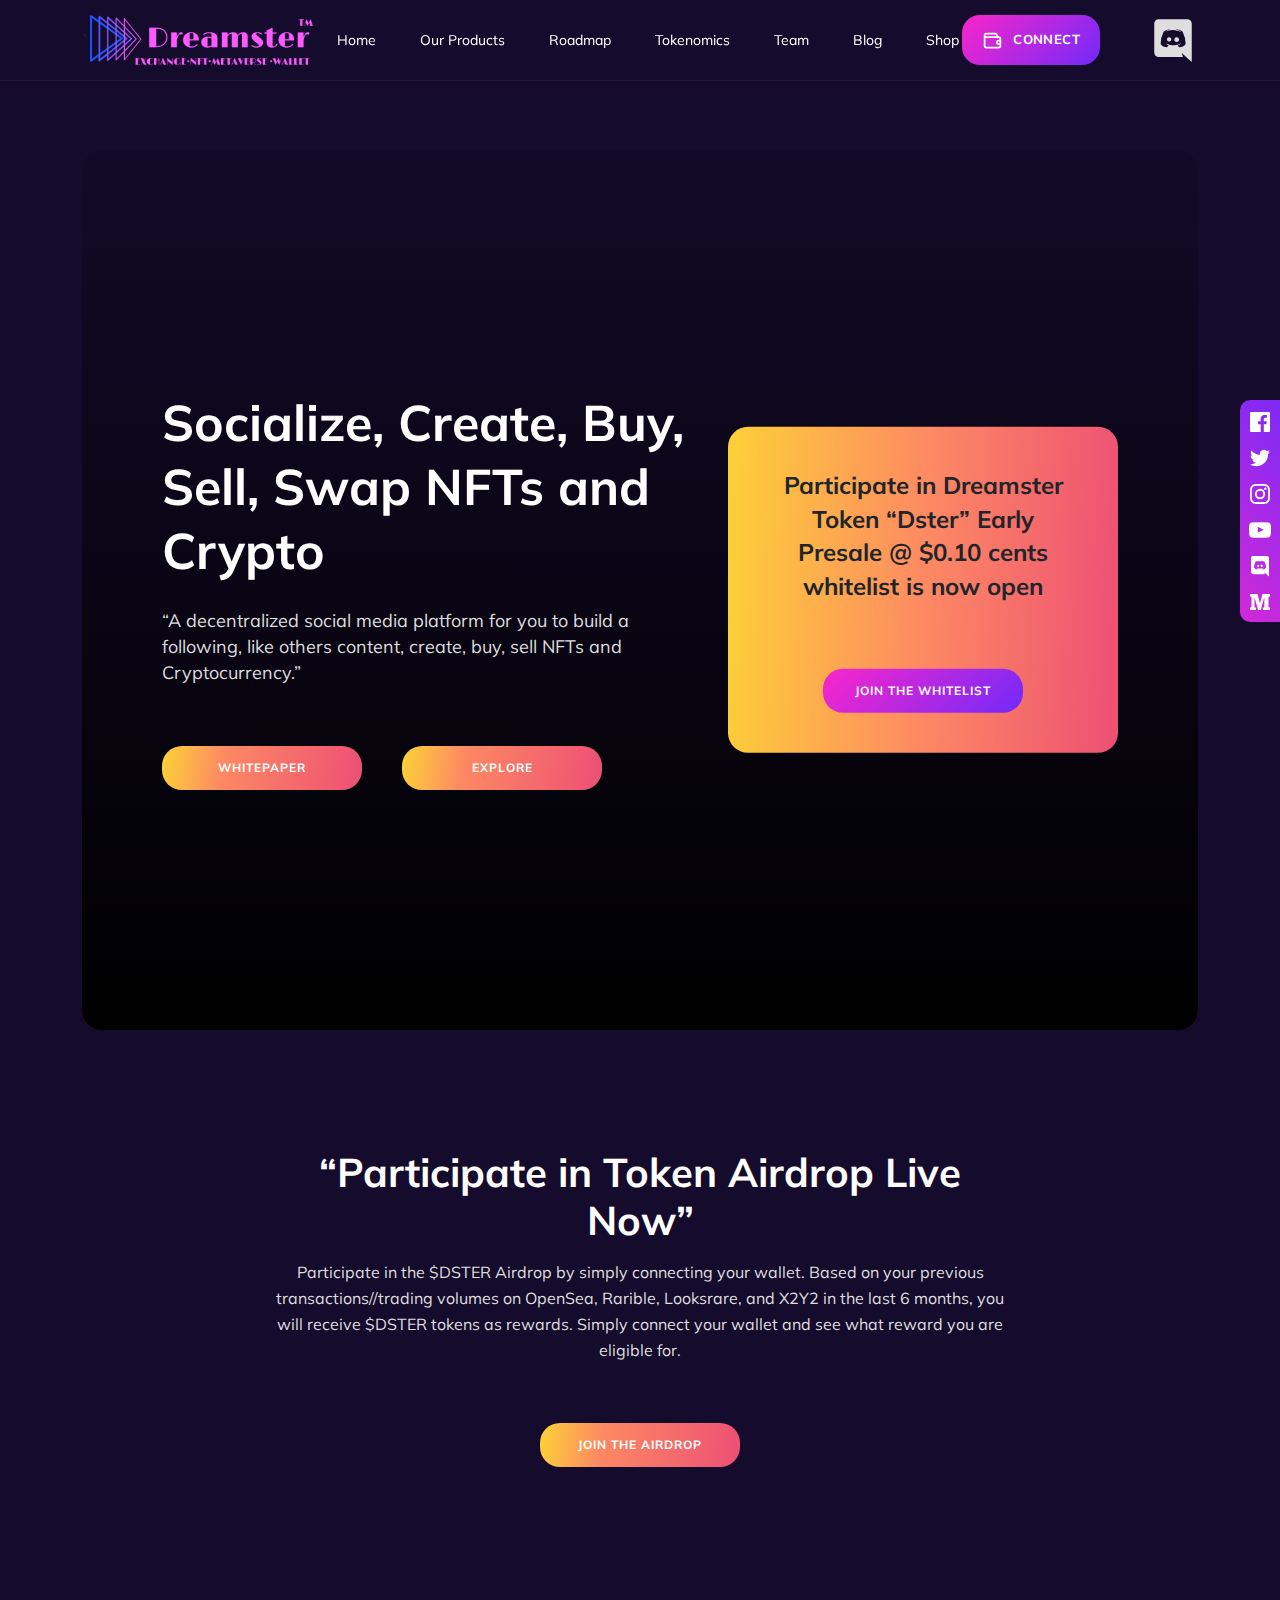
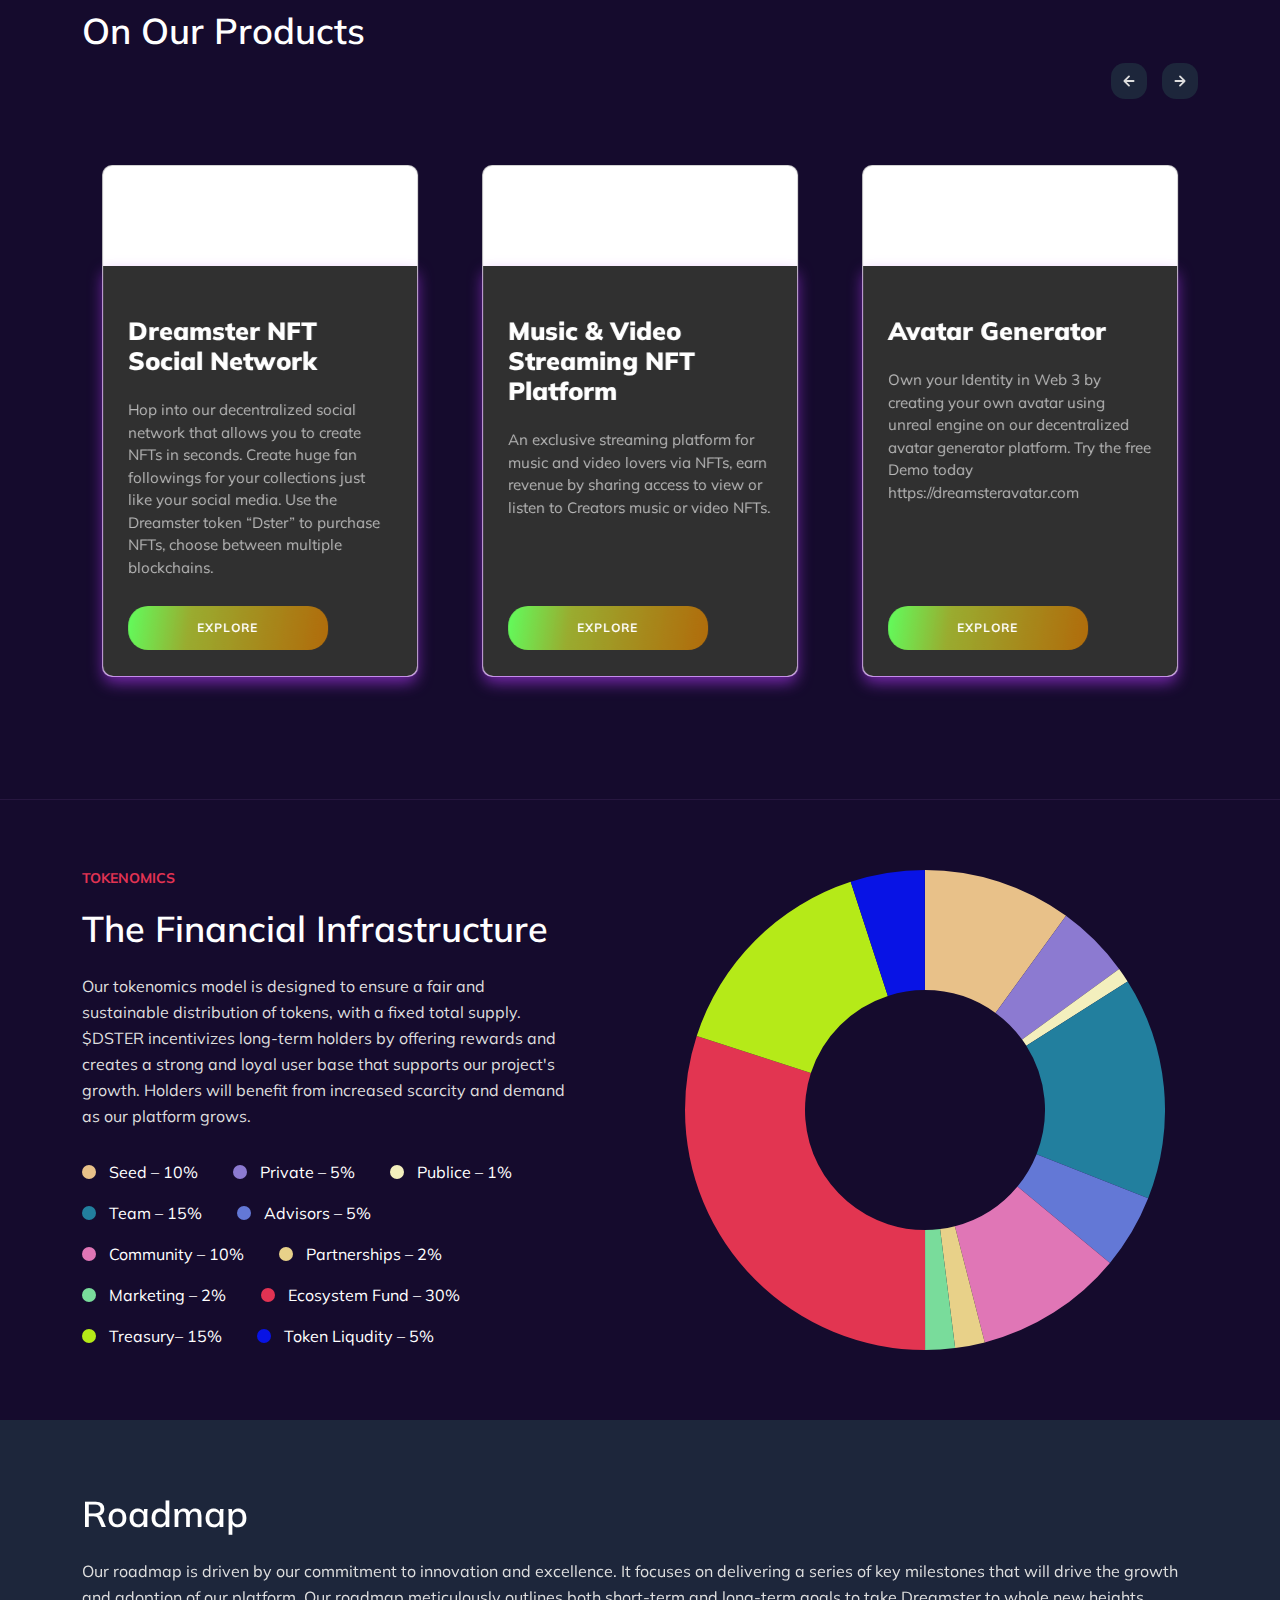
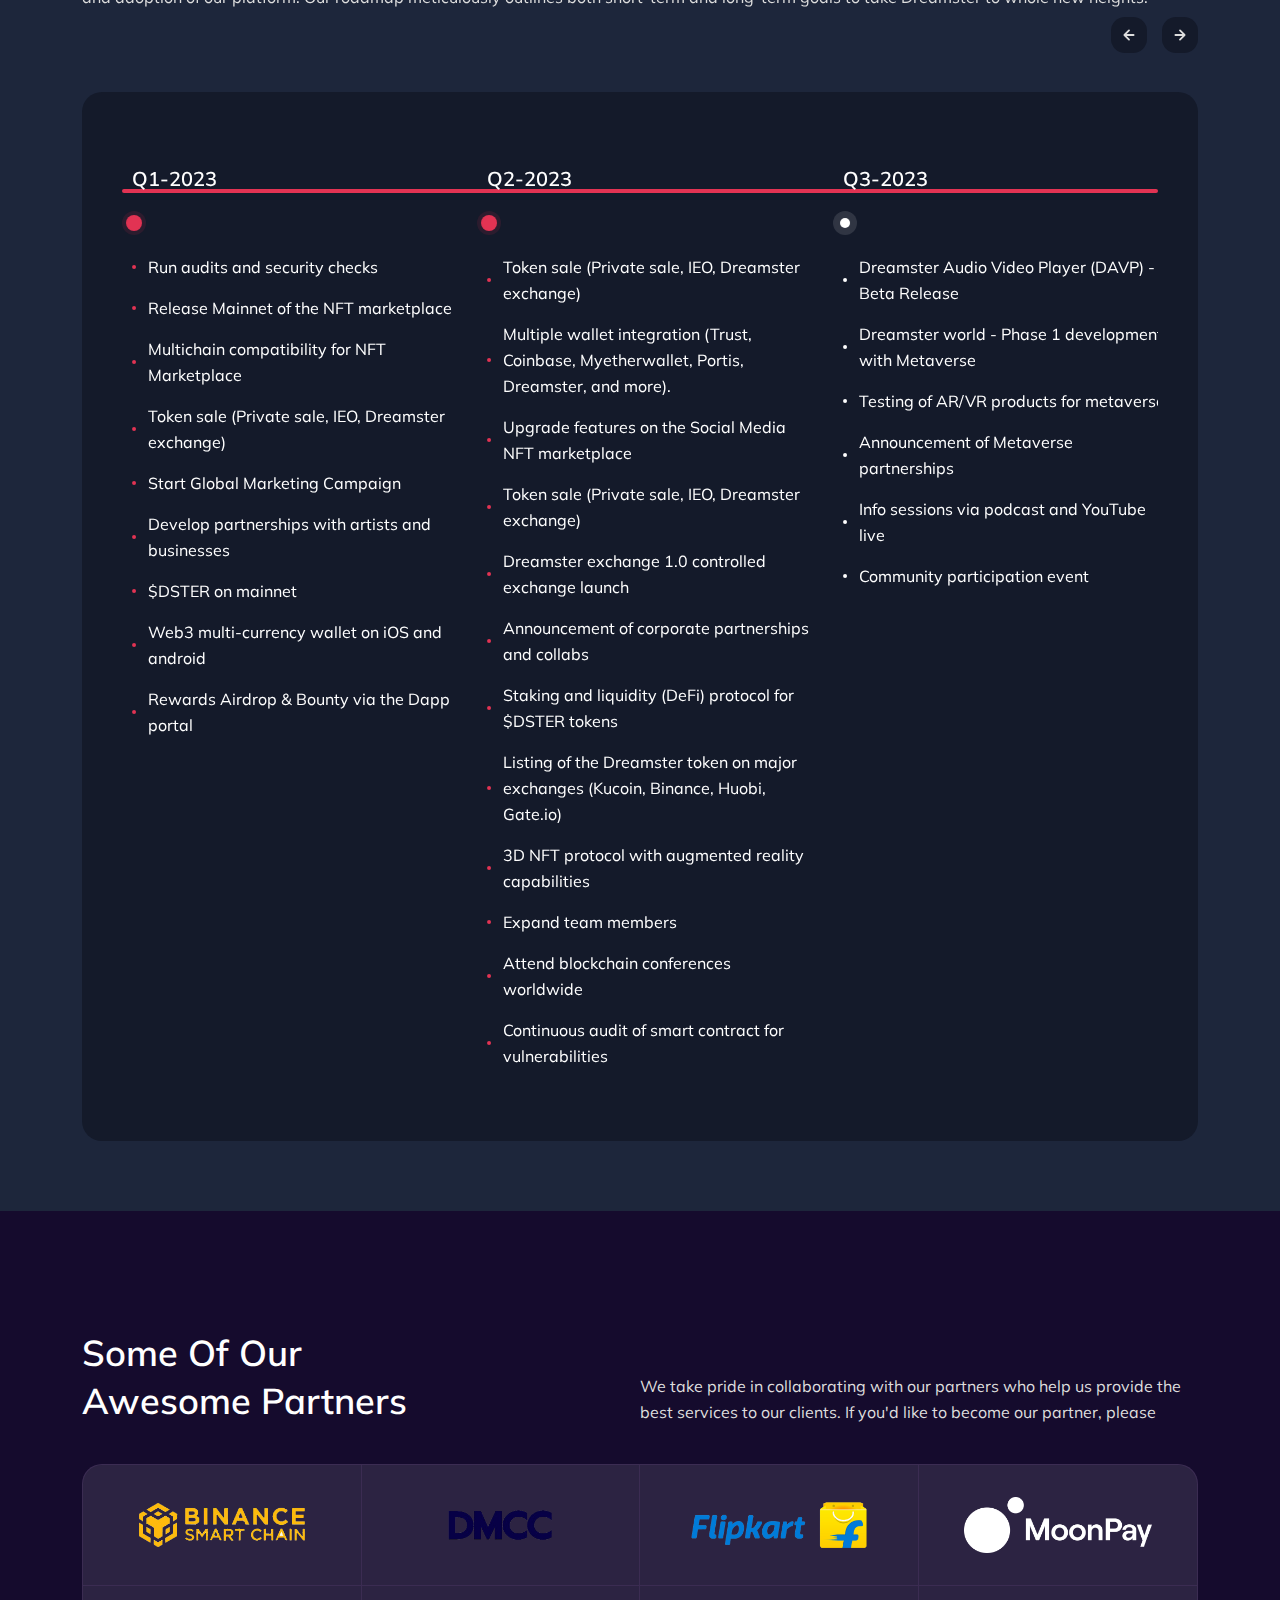
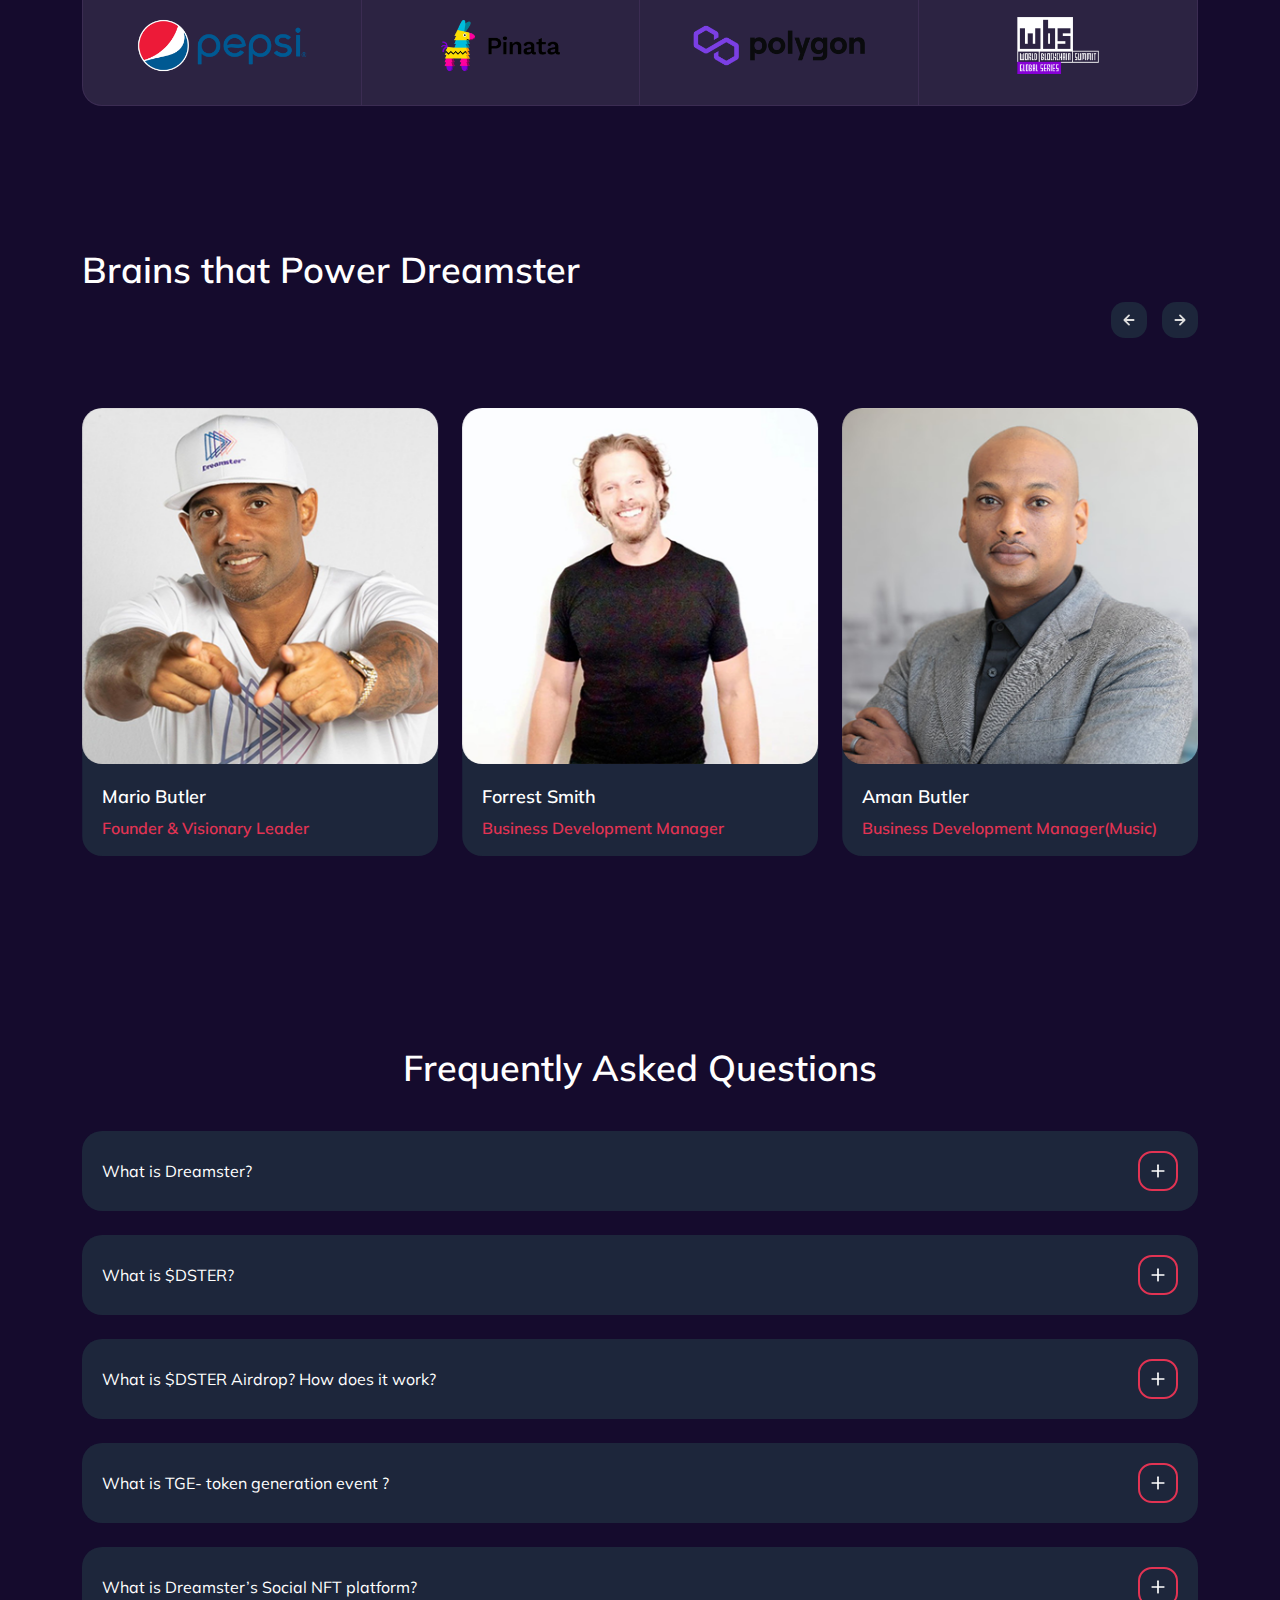
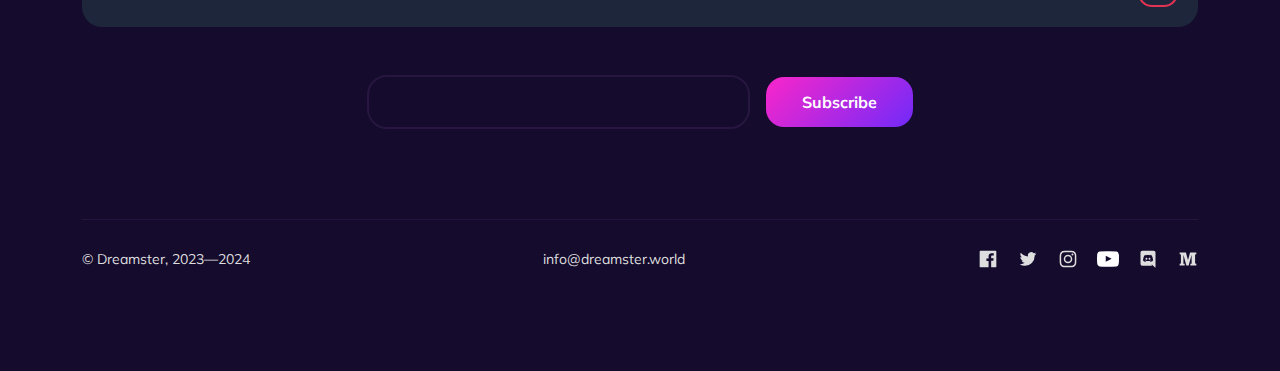
==== commit dcd0860c: "first commit" ====
--- a/index.html
+++ b/index.html
@@ -31,7 +31,7 @@
         <div class="row">
           <div class="col-12">
             <div class="header__content">
-              <!-- btn -->
+              <!-- btn -->`
               <button
                 class="header__btn"
                 type="button"
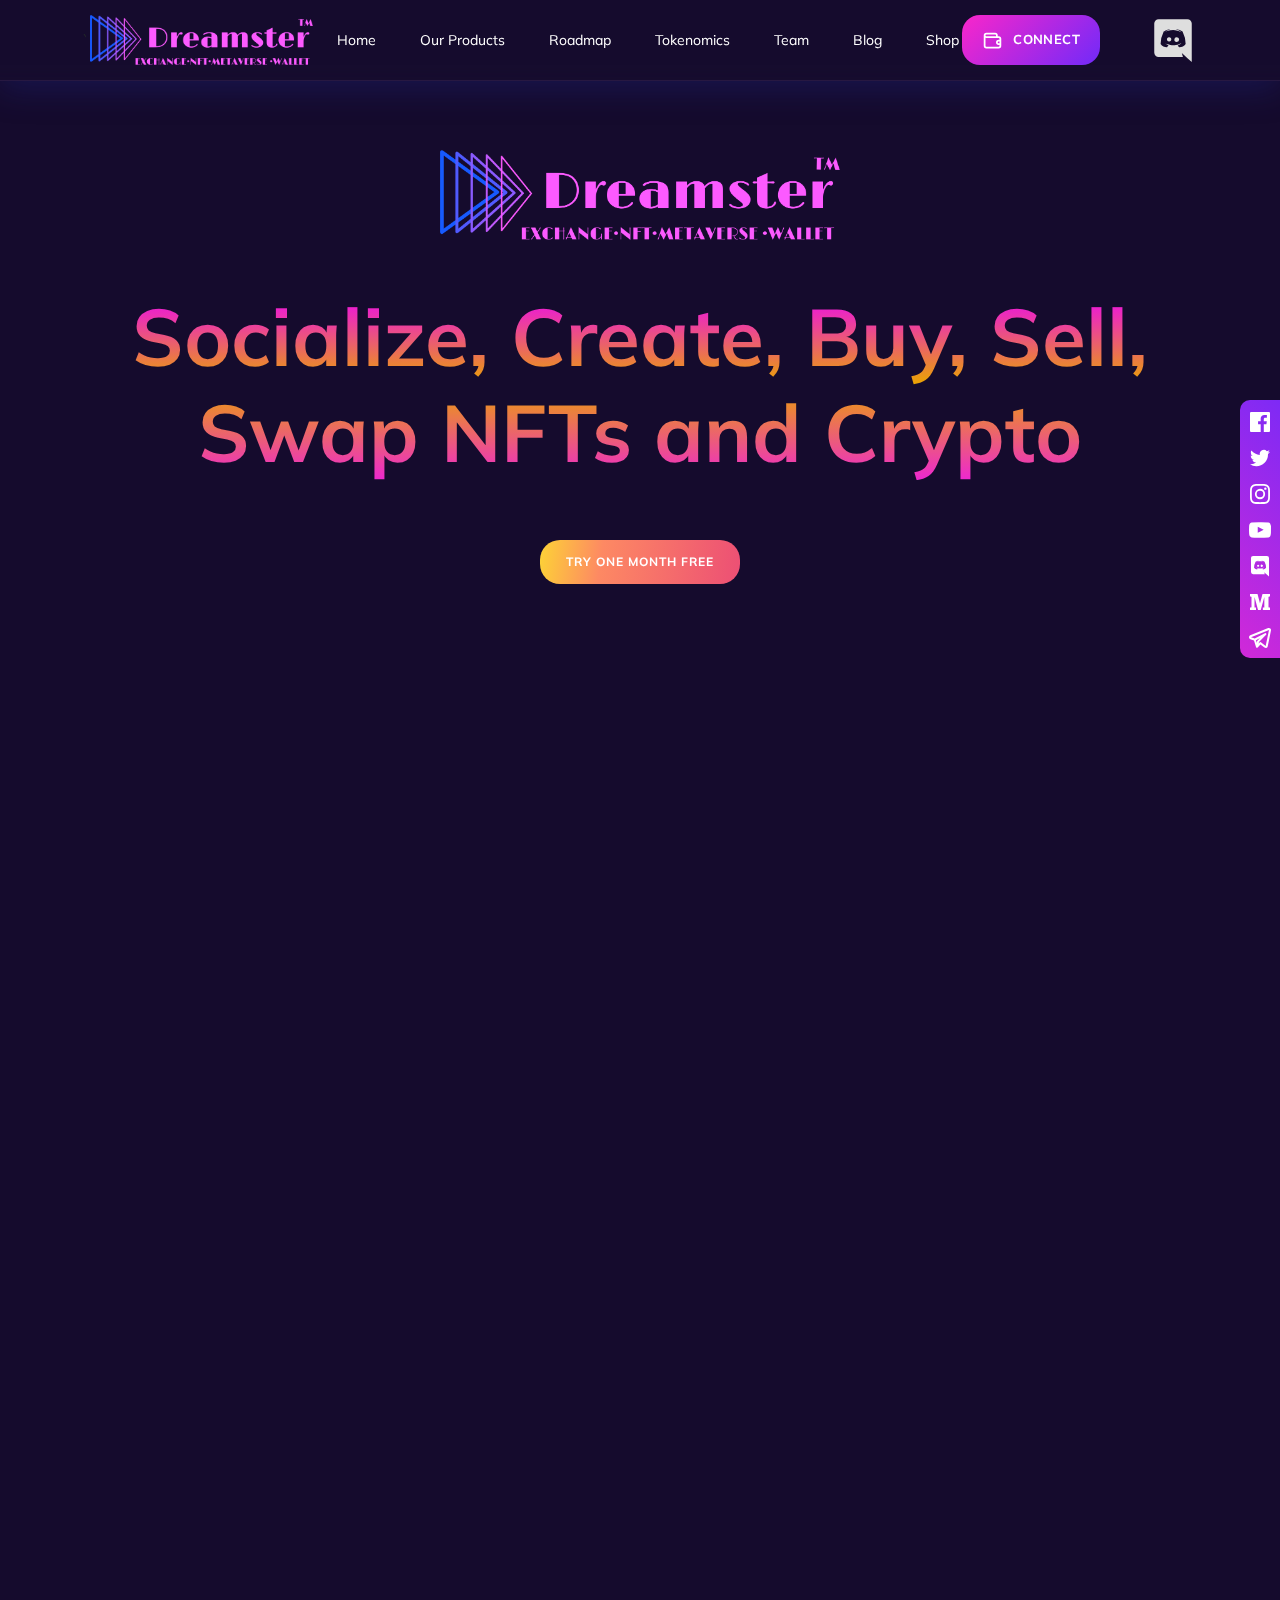
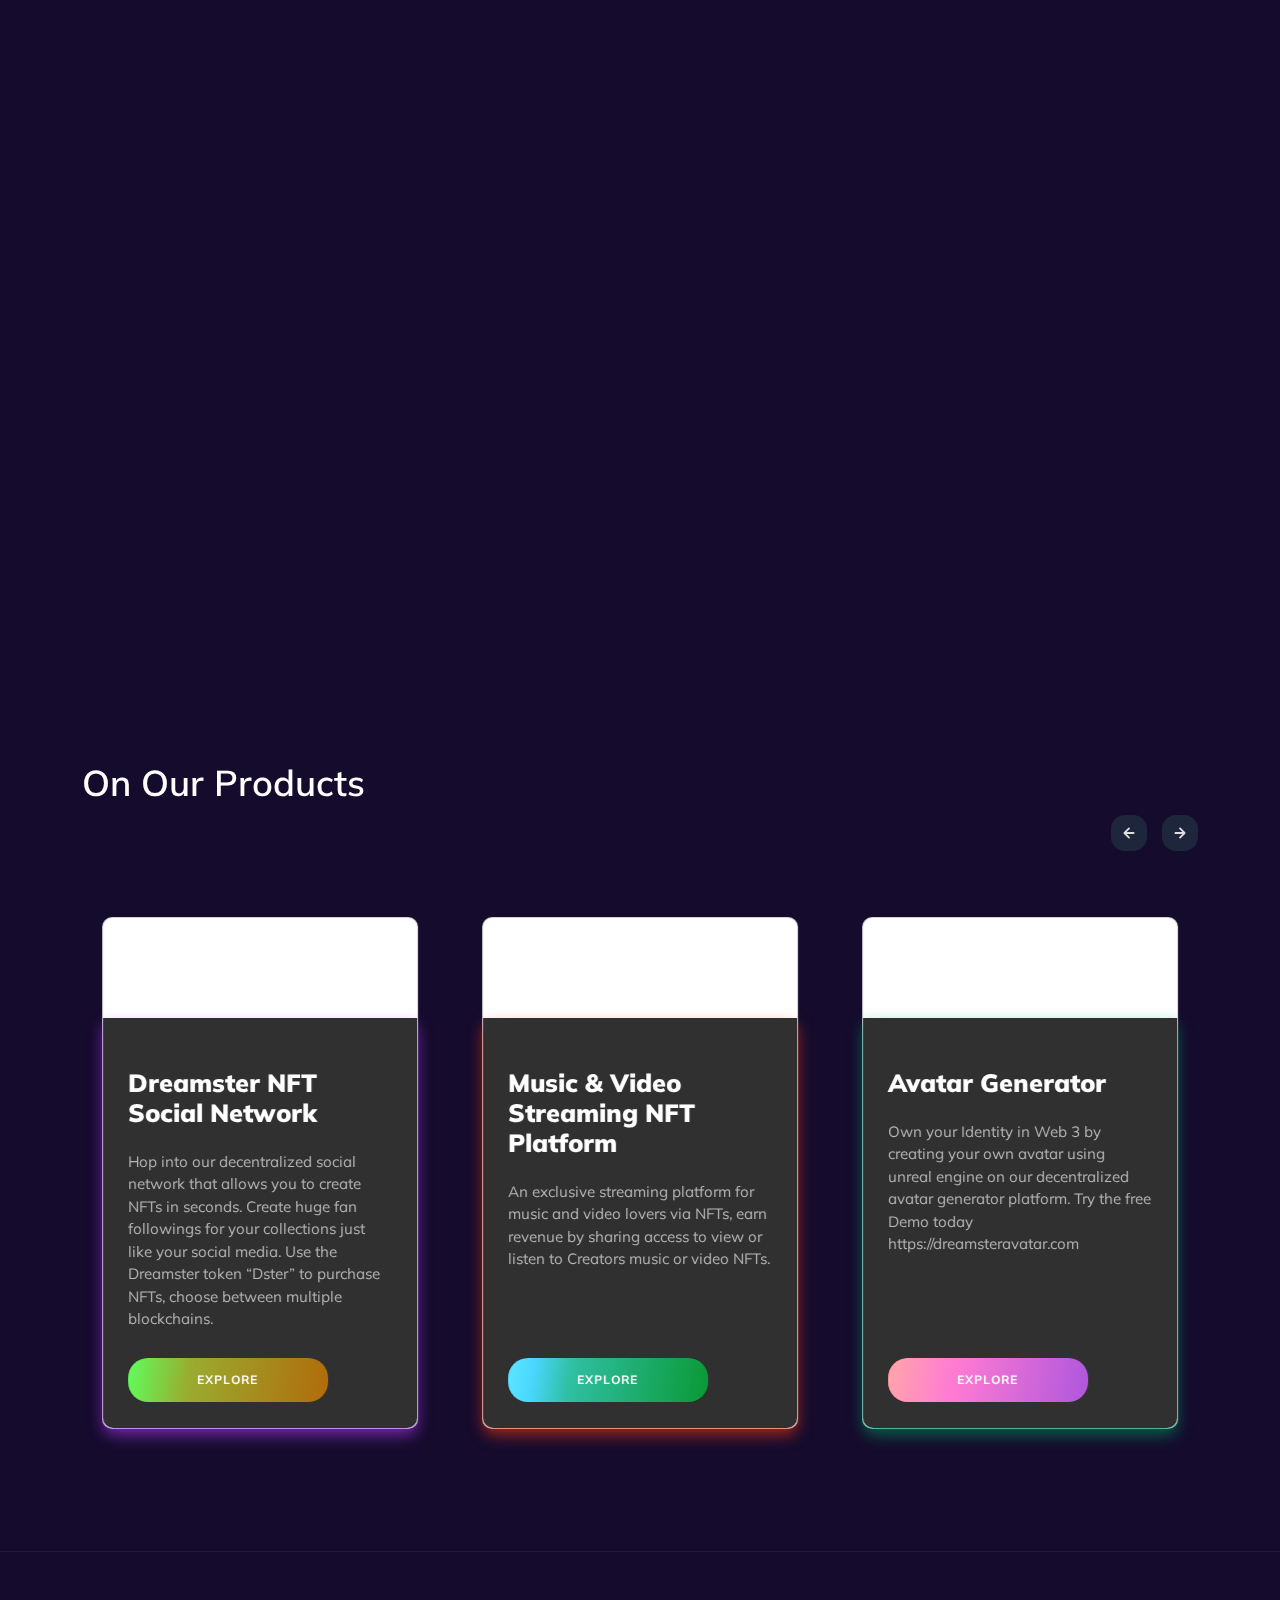
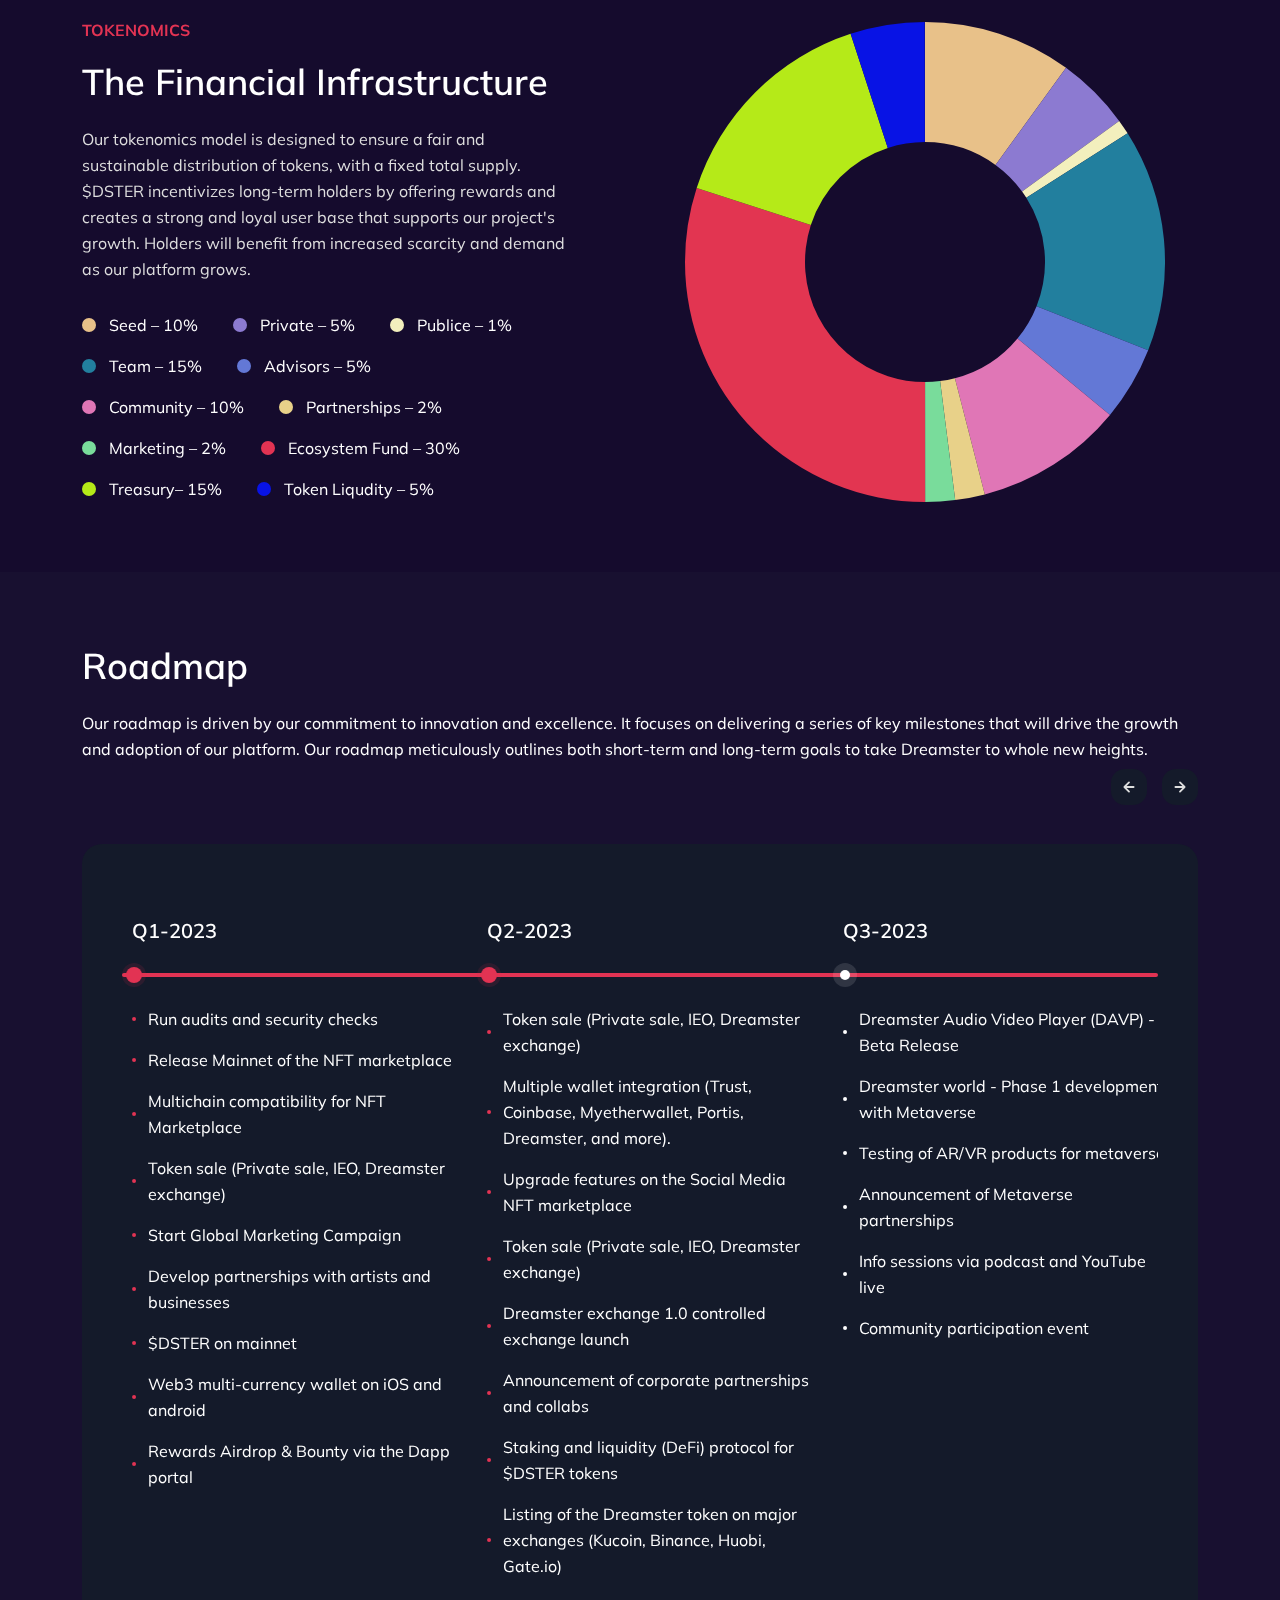
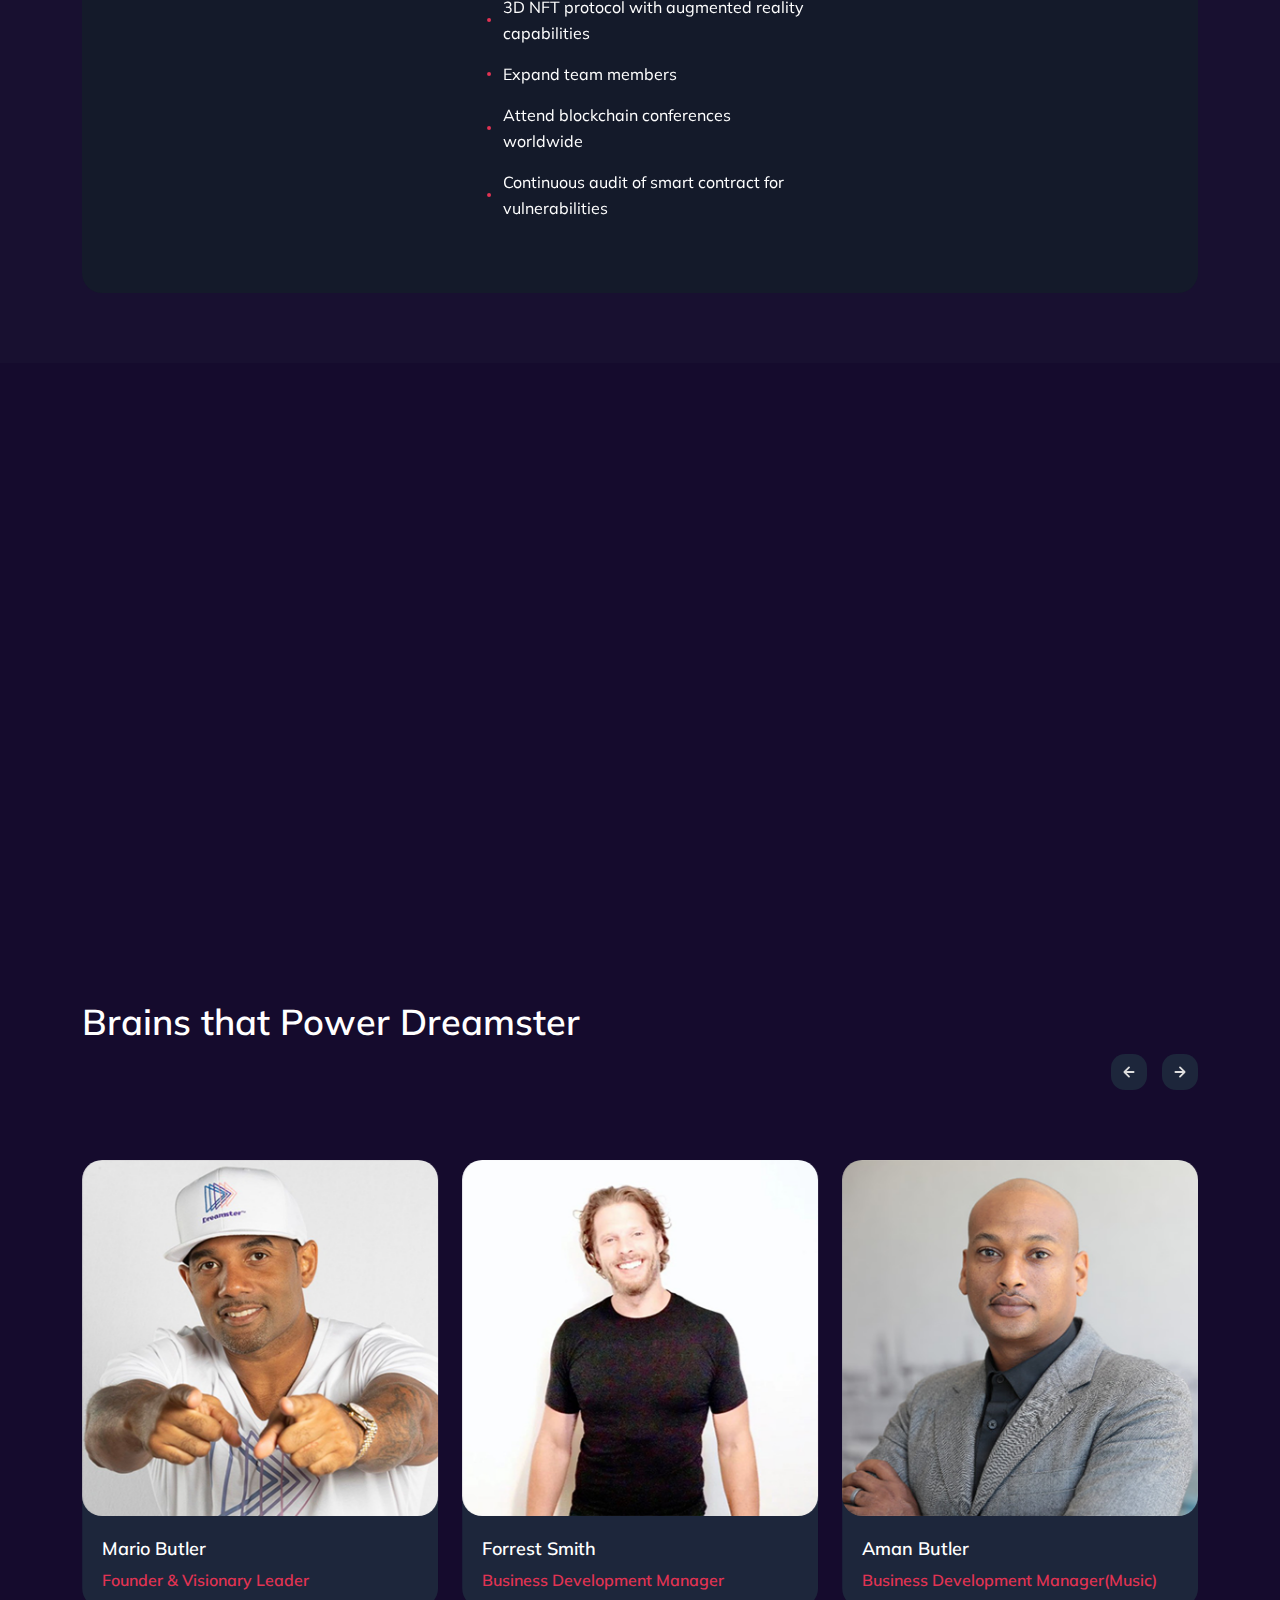
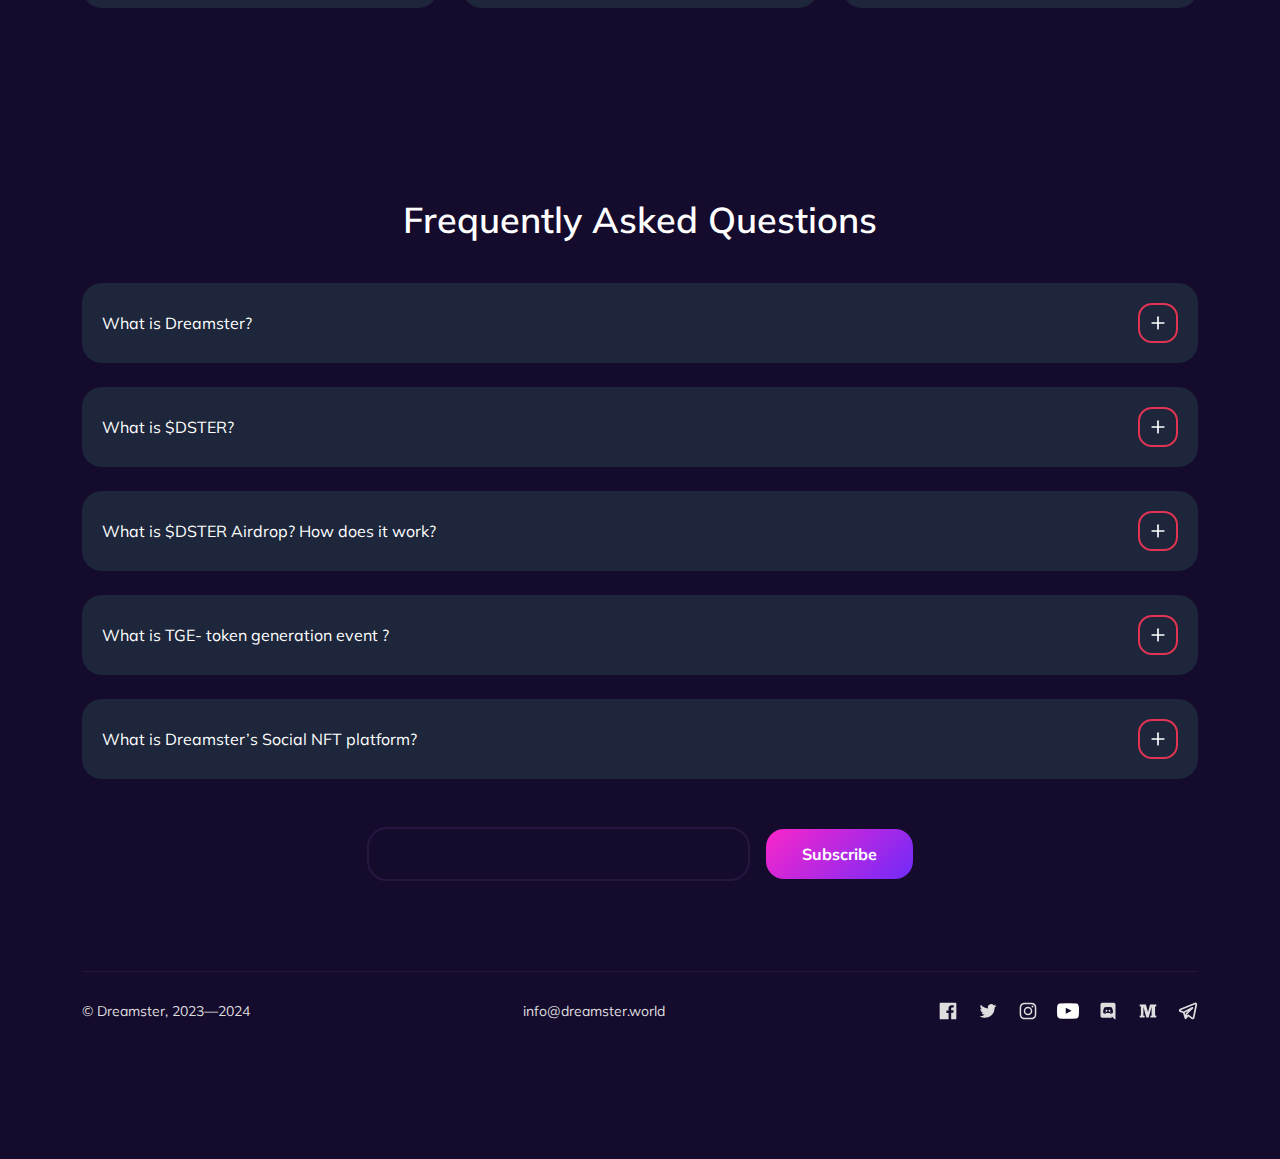
==== commit 37a72375: "Add files via upload" ====
--- a/index.html
+++ b/index.html
@@ -13,15 +13,54 @@
     <link rel="stylesheet" href="css/splide.min.css" />
     <link rel="stylesheet" href="css/slimselect.css" />
     <link rel="stylesheet" href="css/main.css" />
+    <link href="https://unpkg.com/aos@2.3.1/dist/aos.css" rel="stylesheet" />
 
     <!-- Favicons -->
     <link rel="icon" type="image/png" href="img/our_logo.png" />
     <link rel="apple-touch-icon" href="img/our_logo.png" />
 
-    <meta name="description" content="Play to earn HTML Template" />
+    <meta
+      name="description"
+      content="Dreamster is a remarkable project that comes with a series of pioneering crypto products to give creators, collectors, and web3 enthusiasts a unique social experience."
+    />
     <meta name="keywords" content="" />
-    <meta name="author" content="Dmitry Volkov" />
-    <title>Dreamster</title>
+    <meta name="author" content="" />
+    <meta property="og:title" content="Dreamster - An All-In-One Social Hub" />
+    <meta
+      property="og:description"
+      content="Dreamster is a remarkable project that comes with a series of pioneering crypto products to give creators, collectors, and web3 enthusiasts a unique social experience."
+    />
+    <meta property="og:image" content="img/og.jpeg" />
+    <title>Dreamster - An All-In-One Social Hub</title>
+    <link rel="canonical" href="https://dreamster.world/" />
+    <!-- Google tag (gtag.js) -->
+    <script
+      async
+      src="https://www.googletagmanager.com/gtag/js?id=G-SR9J069THP"
+    ></script>
+    <script>
+      window.dataLayer = window.dataLayer || [];
+      function gtag() {
+        dataLayer.push(arguments);
+      }
+      gtag("js", new Date());
+
+      gtag("config", "G-SR9J069THP");
+    </script>
+    <!-- Google Tag Manager -->
+    <script>
+      (function (w, d, s, l, i) {
+        w[l] = w[l] || [];
+        w[l].push({ "gtm.start": new Date().getTime(), event: "gtm.js" });
+        var f = d.getElementsByTagName(s)[0],
+          j = d.createElement(s),
+          dl = l != "dataLayer" ? "&l=" + l : "";
+        j.async = true;
+        j.src = "https://www.googletagmanager.com/gtm.js?id=" + i + dl;
+        f.parentNode.insertBefore(j, f);
+      })(window, document, "script", "dataLayer", "GTM-55GLZBH");
+    </script>
+    <!-- End Google Tag Manager -->
   </head>
 
   <body>
@@ -44,7 +83,7 @@
               <!-- end btn -->
 
               <!-- logo -->
-              <a href="index.html" class="header__logo">
+              <a href="https://dreamster.world/" class="header__logo">
                 <img src="img/our_logo.png" alt="" />
               </a>
               <!-- end logo -->
@@ -56,7 +95,7 @@
               <!-- navigation -->
               <ul class="header__nav" id="header__nav">
                 <li class="header__dropdown">
-                  <a class="dropdown-link" href="https://dreamster.market/"
+                  <a class="dropdown-link" href="https://dreamster.world/"
                     >Home
                     <!-- <svg xmlns="http://www.w3.org/2000/svg" viewBox="0 0 24 24">
                       <path
@@ -105,7 +144,7 @@
                   </a>
                 </li>
                 <li class="header__dropdown">
-                  <a class="dropdown-link dropdown-link--menu" href="#"
+                  <a class="dropdown-link dropdown-link--menu" href="blog.html"
                     >Blog
                   </a>
                 </li>
@@ -153,29 +192,99 @@
       </div>
     </header>
     <!-- end header -->
+
+    <section class="hero" id="hero">
+      <div class="container">
+        <div class="row">
+          <div class="col-12">
+            <div class="text-center" data-aos="fade-up">
+              <img
+                src="img/our_logo.png"
+                width="100%"
+                height="auto"
+                style="max-width: 400px"
+              />
+              <h1 class="hero__title mt-5">
+                Socialize, Create, Buy, Sell, Swap NFTs and Crypto
+              </h1>
+              <div
+                class="hero__btns hero__btns--left text-center justify-content-center"
+              >
+                <a href="#" class="hero__btn"
+                  ><span>Try One Month Free</span></a
+                >
+              </div>
+            </div>
+          </div>
+          <div class="col-12 mt-5">
+            <div class="music_mobile">
+              <div
+                class="mobile"
+                data-aos="fade-up"
+                data-aos-anchor-placement="top-center"
+                data-aos-duration="100"
+              >
+                <img src="img/mobiletemp.png" />
+              </div>
+              <div
+                class="mobile"
+                data-aos="fade-up"
+                data-aos-anchor-placement="top-center"
+                data-aos-duration="500"
+              >
+                <img src="img/mobiletemp.png" />
+              </div>
+              <div
+                class="mobile"
+                data-aos="fade-up"
+                data-aos-anchor-placement="top-center"
+                data-aos-duration="1000"
+              >
+                <img src="img/mobiletemp.png" />
+              </div>
+              <div
+                class="mobile"
+                data-aos="fade-up"
+                data-aos-anchor-placement="top-center"
+                data-aos-duration="1500"
+              >
+                <img src="img/mobiletemp.png" />
+              </div>
+              <div
+                class="mobile"
+                data-aos="fade-up"
+                data-aos-anchor-placement="top-center"
+                data-aos-duration="2000"
+              >
+                <img src="img/mobiletemp.png" />
+              </div>
+            </div>
+          </div>
+        </div>
+      </div>
+    </section>
+
     <!-- hero -->
     <section class="hero" id="hero">
       <div class="container">
         <div class="row">
           <div class="col-12">
             <!-- hero content (left) -->
-            <div class="hero__content hero__content--left">
+            <div class="hero__content hero__content--left" data-aos="fade-up">
               <video
                 muted
+                loop
                 autoplay
                 width="100%"
                 height="auto"
                 class="full-image"
               >
-                <source
-                  src="https://gamic.themerex.net/wp-content/uploads/2022/09/Pexels-Videos-2759479.mp4"
-                  type="video/mp4"
-                />
+                <source src="img/finalvideo.m4v" type="video/mp4" />
               </video>
               <!-- <span class="hero__tagline">Dreamster</span> -->
-              <h2 class="hero__title">
+              <h1 class="hero__title">
                 Socialize, Create, Buy, Sell, Swap NFTs and Crypto
-              </h2>
+              </h1>
               <p class="hero__text">
                 “A decentralized social media platform for you to build a
                 following, like others content, create, buy, sell NFTs and
@@ -214,8 +323,11 @@
                   <div id="timer"></div>
                 </div> -->
 
-                <div class="hero__btns hero__btns--left">
-                  <a href="https://dreamster.market/" class="hero__btn"
+                <div class="hero__btns hero__btns--left" data-aos="zoom-in">
+                  <a
+                    href="https://forms.gle/ghUuHo9NNEmxkgwq6"
+                    target="_blank"
+                    class="hero__btn"
                     ><span>Join The Whitelist</span></a
                   >
                 </div>
@@ -231,7 +343,7 @@
 
     <div class="section mt-5">
       <div class="container">
-        <div class="row">
+        <div class="row" data-aos="fade-up">
           <div class="col-lg-8 offset-lg-2 text-center">
             <div class="">
               <!-- article content -->
@@ -250,6 +362,7 @@
 
               <div
                 class="hero__btns hero__btns--left"
+                data-aos="zoom-in"
                 style="justify-content: center"
               >
                 <a href="https://dreamster.market/" class="hero__btn"
@@ -301,7 +414,7 @@
                 <ul class="splide__list">
                   <li class="splide__slide">
                     <div class="parent">
-                      <div class="card">
+                      <div class="card card1">
                         <div class="content-box">
                           <h1 class="card-title">
                             Dreamster NFT Social Network
@@ -326,7 +439,7 @@
                   </li>
                   <li class="splide__slide">
                     <div class="parent">
-                      <div class="card">
+                      <div class="card card2">
                         <div class="content-box">
                           <h1 class="card-title">
                             Music & Video Streaming NFT Platform
@@ -337,9 +450,7 @@
                             view or listen to Creators music or video NFTs.
                           </p>
                           <div class="hero__btns--left new mt-3">
-                            <a
-                              href="https://dreamster.market/"
-                              class="hero__btn"
+                            <a href="music.html" class="hero__btn"
                               ><span>Explore</span></a
                             >
                           </div>
@@ -349,7 +460,7 @@
                   </li>
                   <li class="splide__slide">
                     <div class="parent">
-                      <div class="card">
+                      <div class="card card3">
                         <div class="content-box">
                           <h1 class="card-title">Avatar Generator</h1>
                           <p class="card-content">
@@ -360,7 +471,7 @@
                           </p>
                           <div class="hero__btns--left new mt-3">
                             <a
-                              href="https://dreamster.market/"
+                              href="https://dreamsteravatar.com"
                               class="hero__btn"
                               ><span>Explore</span></a
                             >
@@ -382,7 +493,7 @@
                           </p>
                           <div class="hero__btns--left new mt-3">
                             <a
-                              href="https://dreamster.market/"
+                              href="https://dreamster.gitbook.io/docs/solutions/dreamster-decentralized-wallet"
                               class="hero__btn"
                               ><span>Explore</span></a
                             >
@@ -406,7 +517,7 @@
                           </p>
                           <div class="hero__btns--left new mt-3">
                             <a
-                              href="https://dreamster.market/"
+                              href="https://dreamster.exchange/"
                               class="hero__btn"
                               ><span>Explore</span></a
                             >
@@ -496,13 +607,16 @@
 
     <!-- roadmap -->
     <section class="section section--light" id="roadmap">
+      <video muted autoplay width="100%" height="auto" class="full-image">
+        <source src="img/nana.m4v" type="video/mp4" />
+      </video>
       <div class="container">
         <div class="row">
           <!-- section title -->
           <div class="col-12">
             <div class="section__title section__title--carousel">
-              <h2>Roadmap</h2>
-              <p>
+              <h2 class="text-white">Roadmap</h2>
+              <p class="text-white">
                 Our roadmap is driven by our commitment to innovation and
                 excellence. It focuses on delivering a series of key milestones
                 that will drive the growth and adoption of our platform. Our
@@ -643,15 +757,13 @@
           <!-- end carousel -->
         </div>
       </div>
-
-      <div id="canvas2" class="section__canvas"></div>
     </section>
     <!-- end roadmap -->
 
     <!-- sponsors -->
     <section class="section mt-5" id="partner">
       <div class="container">
-        <div class="row">
+        <div class="row" data-aos="fade-up">
           <div class="col-12">
             <div class="section__title section__title--between">
               <h2>Some Of Our <br />Awesome Partners</h2>
@@ -1778,7 +1890,7 @@
             /></svg
         ></a>
 
-        <a href="https://www.youtube.com/watch?v=-0w34mA2OeM" target="_blank">
+        <a href="https://www.youtube.com/@dreamster7627" target="_blank">
           <img
             src="./img/youtube.svg"
             width="24px"
@@ -1798,6 +1910,12 @@
           ><svg xmlns="http://www.w3.org/2000/svg" viewBox="0 0 24 24">
             <path
               d="M21.20905,6.41669H22V4.08331H14.51978l-2.48584,9.16663h-.068L9.50269,4.08331H2V6.41663h.76837A.89578.89578,0,0,1,3.5,7.11139v9.83032a.84093.84093,0,0,1-.73163.6416H2v2.33338H8V17.58331H6.5V7.25h.08752L10.0451,19.91669h2.712L16.25989,7.25h.07355V17.58331H14.83337v2.33338H22V17.58331h-.79095a.83931.83931,0,0,1-.70905-.6416V7.11145A.8976.8976,0,0,1,21.20905,6.41669Z"
+            /></svg
+        ></a>
+        <a href="https://t.me/DreamsterNFT" target="_blank"
+          ><svg xmlns="http://www.w3.org/2000/svg" viewBox="0 0 24 24">
+            <path
+              d="M22.26465,2.42773a2.04837,2.04837,0,0,0-2.07813-.32421L2.26562,9.33887a2.043,2.043,0,0,0,.1045,3.81836l3.625,1.26074,2.0205,6.68164A.998.998,0,0,0,8.134,21.352c.00775.012.01868.02093.02692.03259a.98844.98844,0,0,0,.21143.21576c.02307.01758.04516.03406.06982.04968a.98592.98592,0,0,0,.31073.13611l.01184.001.00671.00287a1.02183,1.02183,0,0,0,.20215.02051c.00653,0,.01233-.00312.0188-.00324a.99255.99255,0,0,0,.30109-.05231c.02258-.00769.04193-.02056.06384-.02984a.9931.9931,0,0,0,.20429-.11456,250.75993,250.75993,0,0,1,.15222-.12818L12.416,18.499l4.03027,3.12207a2.02322,2.02322,0,0,0,1.24121.42676A2.05413,2.05413,0,0,0,19.69531,20.415L22.958,4.39844A2.02966,2.02966,0,0,0,22.26465,2.42773ZM9.37012,14.73633a.99357.99357,0,0,0-.27246.50586l-.30951,1.504-.78406-2.59307,4.06525-2.11695ZM17.67188,20.04l-4.7627-3.68945a1.00134,1.00134,0,0,0-1.35352.11914l-.86541.9552.30584-1.48645,7.083-7.083a.99975.99975,0,0,0-1.16894-1.59375L6.74487,12.55432,3.02051,11.19141,20.999,3.999Z"
             /></svg
         ></a>
       </div>
@@ -1836,7 +1954,7 @@
                 ></a>
 
                 <a
-                  href="https://www.youtube.com/watch?v=-0w34mA2OeM"
+                  href="https://www.youtube.com/@dreamster7627"
                   target="_blank"
                 >
                   <img
@@ -1858,6 +1976,12 @@
                   ><svg xmlns="http://www.w3.org/2000/svg" viewBox="0 0 24 24">
                     <path
                       d="M21.20905,6.41669H22V4.08331H14.51978l-2.48584,9.16663h-.068L9.50269,4.08331H2V6.41663h.76837A.89578.89578,0,0,1,3.5,7.11139v9.83032a.84093.84093,0,0,1-.73163.6416H2v2.33338H8V17.58331H6.5V7.25h.08752L10.0451,19.91669h2.712L16.25989,7.25h.07355V17.58331H14.83337v2.33338H22V17.58331h-.79095a.83931.83931,0,0,1-.70905-.6416V7.11145A.8976.8976,0,0,1,21.20905,6.41669Z"
+                    /></svg
+                ></a>
+                <a href="https://t.me/DreamsterNFT" target="_blank"
+                  ><svg xmlns="http://www.w3.org/2000/svg" viewBox="0 0 24 24">
+                    <path
+                      d="M22.26465,2.42773a2.04837,2.04837,0,0,0-2.07813-.32421L2.26562,9.33887a2.043,2.043,0,0,0,.1045,3.81836l3.625,1.26074,2.0205,6.68164A.998.998,0,0,0,8.134,21.352c.00775.012.01868.02093.02692.03259a.98844.98844,0,0,0,.21143.21576c.02307.01758.04516.03406.06982.04968a.98592.98592,0,0,0,.31073.13611l.01184.001.00671.00287a1.02183,1.02183,0,0,0,.20215.02051c.00653,0,.01233-.00312.0188-.00324a.99255.99255,0,0,0,.30109-.05231c.02258-.00769.04193-.02056.06384-.02984a.9931.9931,0,0,0,.20429-.11456,250.75993,250.75993,0,0,1,.15222-.12818L12.416,18.499l4.03027,3.12207a2.02322,2.02322,0,0,0,1.24121.42676A2.05413,2.05413,0,0,0,19.69531,20.415L22.958,4.39844A2.02966,2.02966,0,0,0,22.26465,2.42773ZM9.37012,14.73633a.99357.99357,0,0,0-.27246.50586l-.30951,1.504-.78406-2.59307,4.06525-2.11695ZM17.67188,20.04l-4.7627-3.68945a1.00134,1.00134,0,0,0-1.35352.11914l-.86541.9552.30584-1.48645,7.083-7.083a.99975.99975,0,0,0-1.16894-1.59375L6.74487,12.55432,3.02051,11.19141,20.999,3.999Z"
                     /></svg
                 ></a>
               </div>
@@ -1946,6 +2070,10 @@
     <script src="js/vanta.cells.min.js"></script>
     <script src="js/main.js"></script>
     <script src="jquery.min.js"></script>
+    <script src="https://unpkg.com/aos@2.3.1/dist/aos.js"></script>
+    <script>
+      AOS.init();
+    </script>
 
     <script>
       function updateTimer() {
--- a/css/main.css
+++ b/css/main.css
@@ -177,10 +177,14 @@
   width: 100%;
   top: 0;
   left: 0;
+  background: rgba( 255, 255, 255, 0.1 );
+  box-shadow: 0 8px 32px 0 rgba( 31, 38, 135, 0.37 );
+  backdrop-filter: blur( 6.5px );
+  -webkit-backdrop-filter: blur( 6.5px );
   z-index: 99;
   background-color: transparent;
   transition: background-color 0.5s ease;
-  background-color: #150b2d;
+  /* background-color: #150b2d; */
   border-bottom: 1px solid rgba(170, 114, 206, 0.12);
 }
 .header--active .header__logo {
@@ -690,6 +694,9 @@
   text-align: center;
   position: relative;
   z-index: 3;
+  background: -webkit-linear-gradient(#ec00ff, #eaa402, #ed28cf);
+  -webkit-background-clip: text;
+  -webkit-text-fill-color: transparent;
 }
 .hero__text {
   font-size: 16px;
@@ -828,8 +835,8 @@
     text-align: left;
   }
   .hero__title {
-    font-size: 50px;
-    line-height: 64px;
+    font-size: 80px;
+    line-height: 1.2;
   }
   .hero__btns {
     justify-content: flex-start;
@@ -894,7 +901,7 @@
   color: #e23353;
   text-transform: uppercase;
   font-weight: 700;
-  font-size: 14px;
+  font-size: 16px;
   line-height: 100%;
   margin-bottom: 15px;
 }
@@ -1189,7 +1196,7 @@
   left: 0;
   right: 0;
   bottom: 0;
-  /* background-color: rgba(29, 38, 59, 0.8); */
+  background-color:rgb(22 9 45 / 76%);
   pointer-events: none;
   z-index: 2;
 }
@@ -1267,7 +1274,7 @@
   .section__carousel--block:before {
     left: 40px;
     right: 40px;
-    top: 97px;
+    top: 129px;
   }
   .section__chart {
     width: 465px;
@@ -6139,7 +6146,7 @@
 .card {
   padding-top: 100px;
   transform-style: preserve-3d;
-  background-image: url("https://images.pexels.com/photos/1629236/pexels-photo-1629236.jpeg?auto=compress&cs=tinysrgb&w=1260&h=750&dpr=1");
+  background-image: url('../img/newbg.jpg');
   background-position: center center;
   width: 100%;
   transition: all 0.5s ease-in-out;
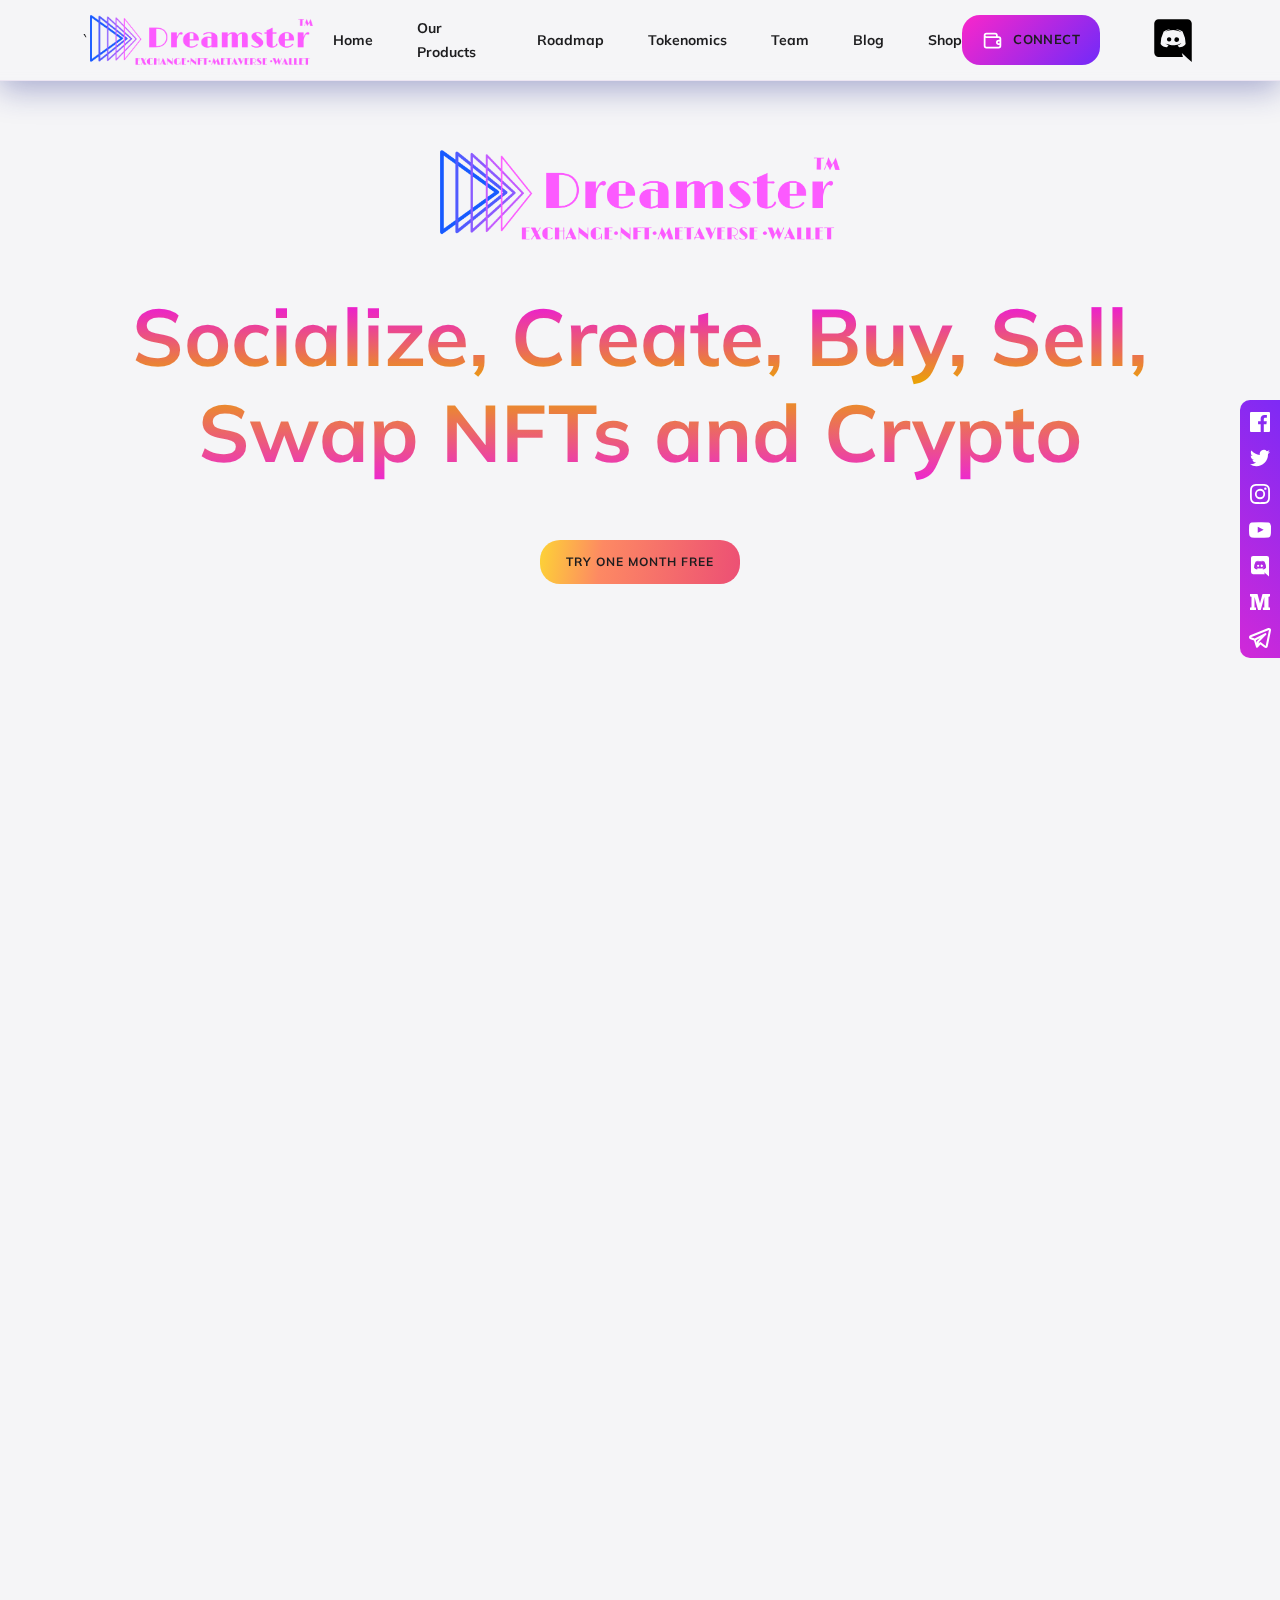
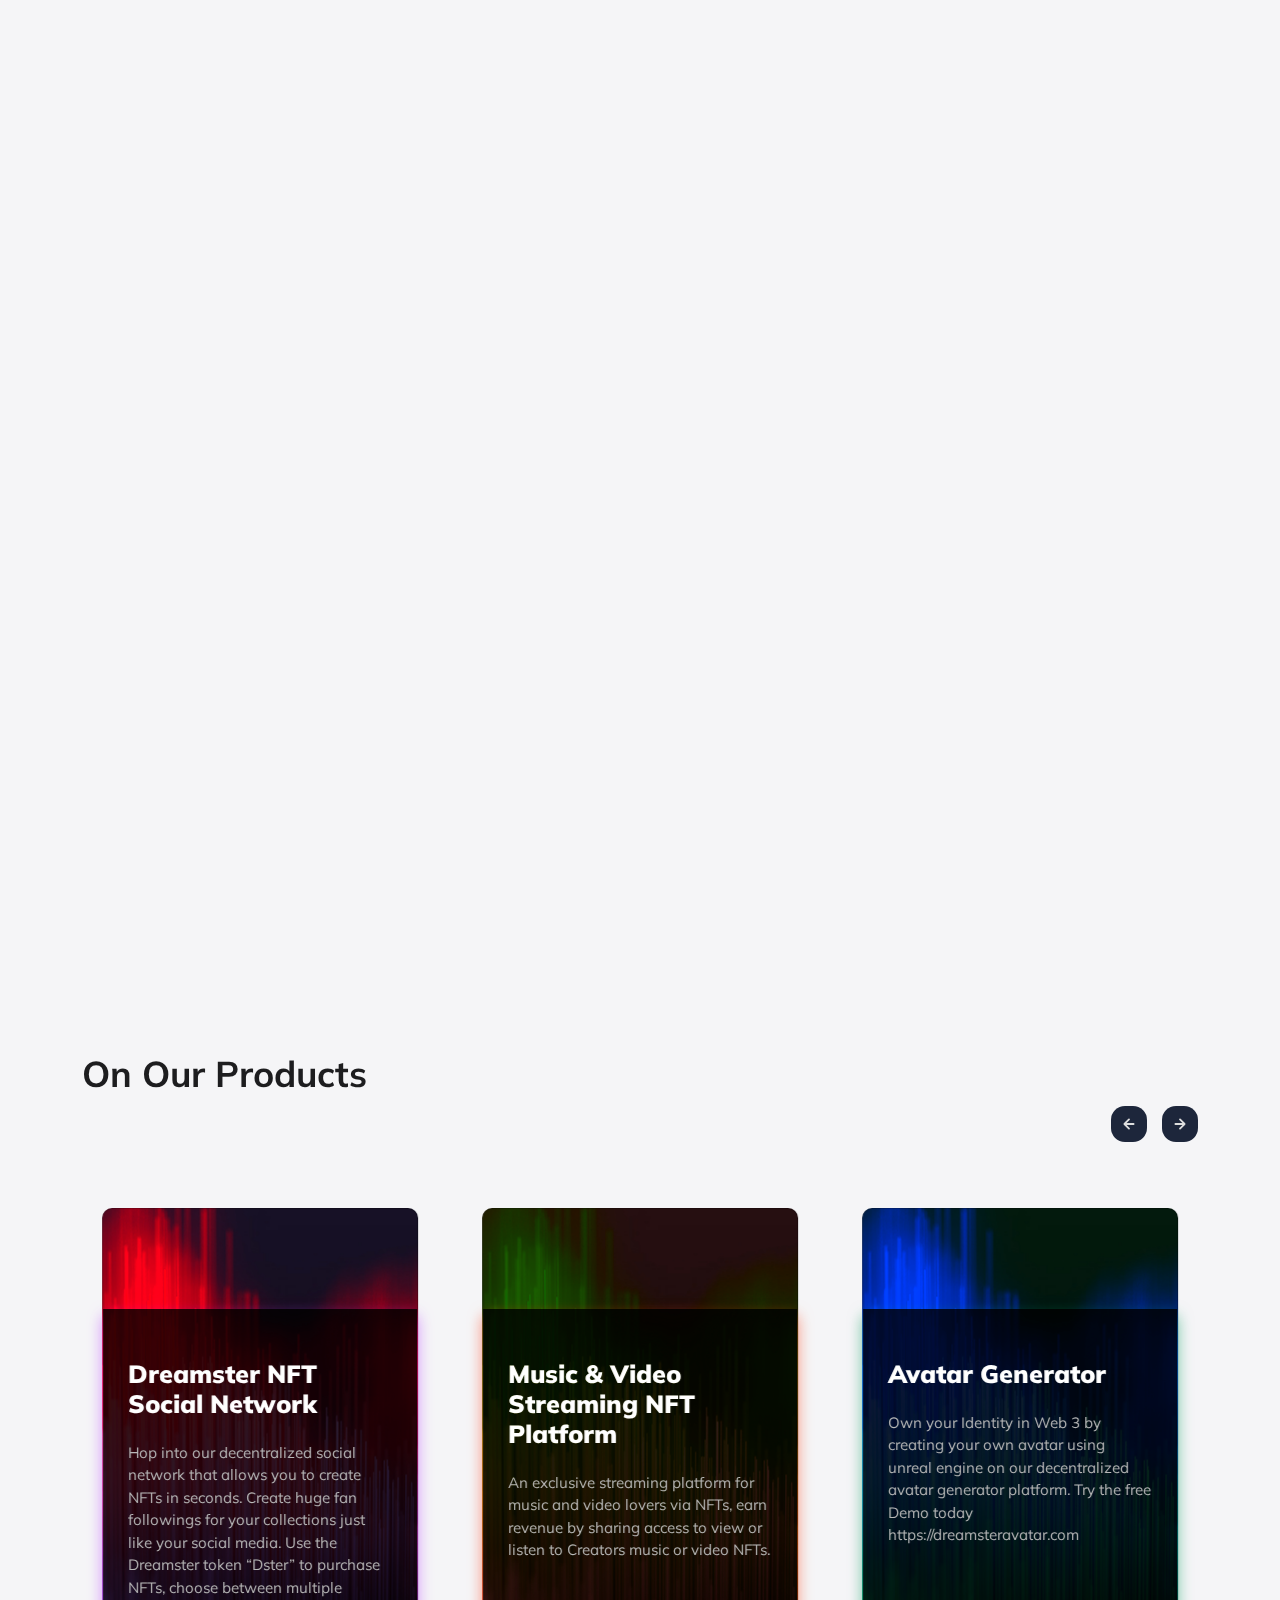
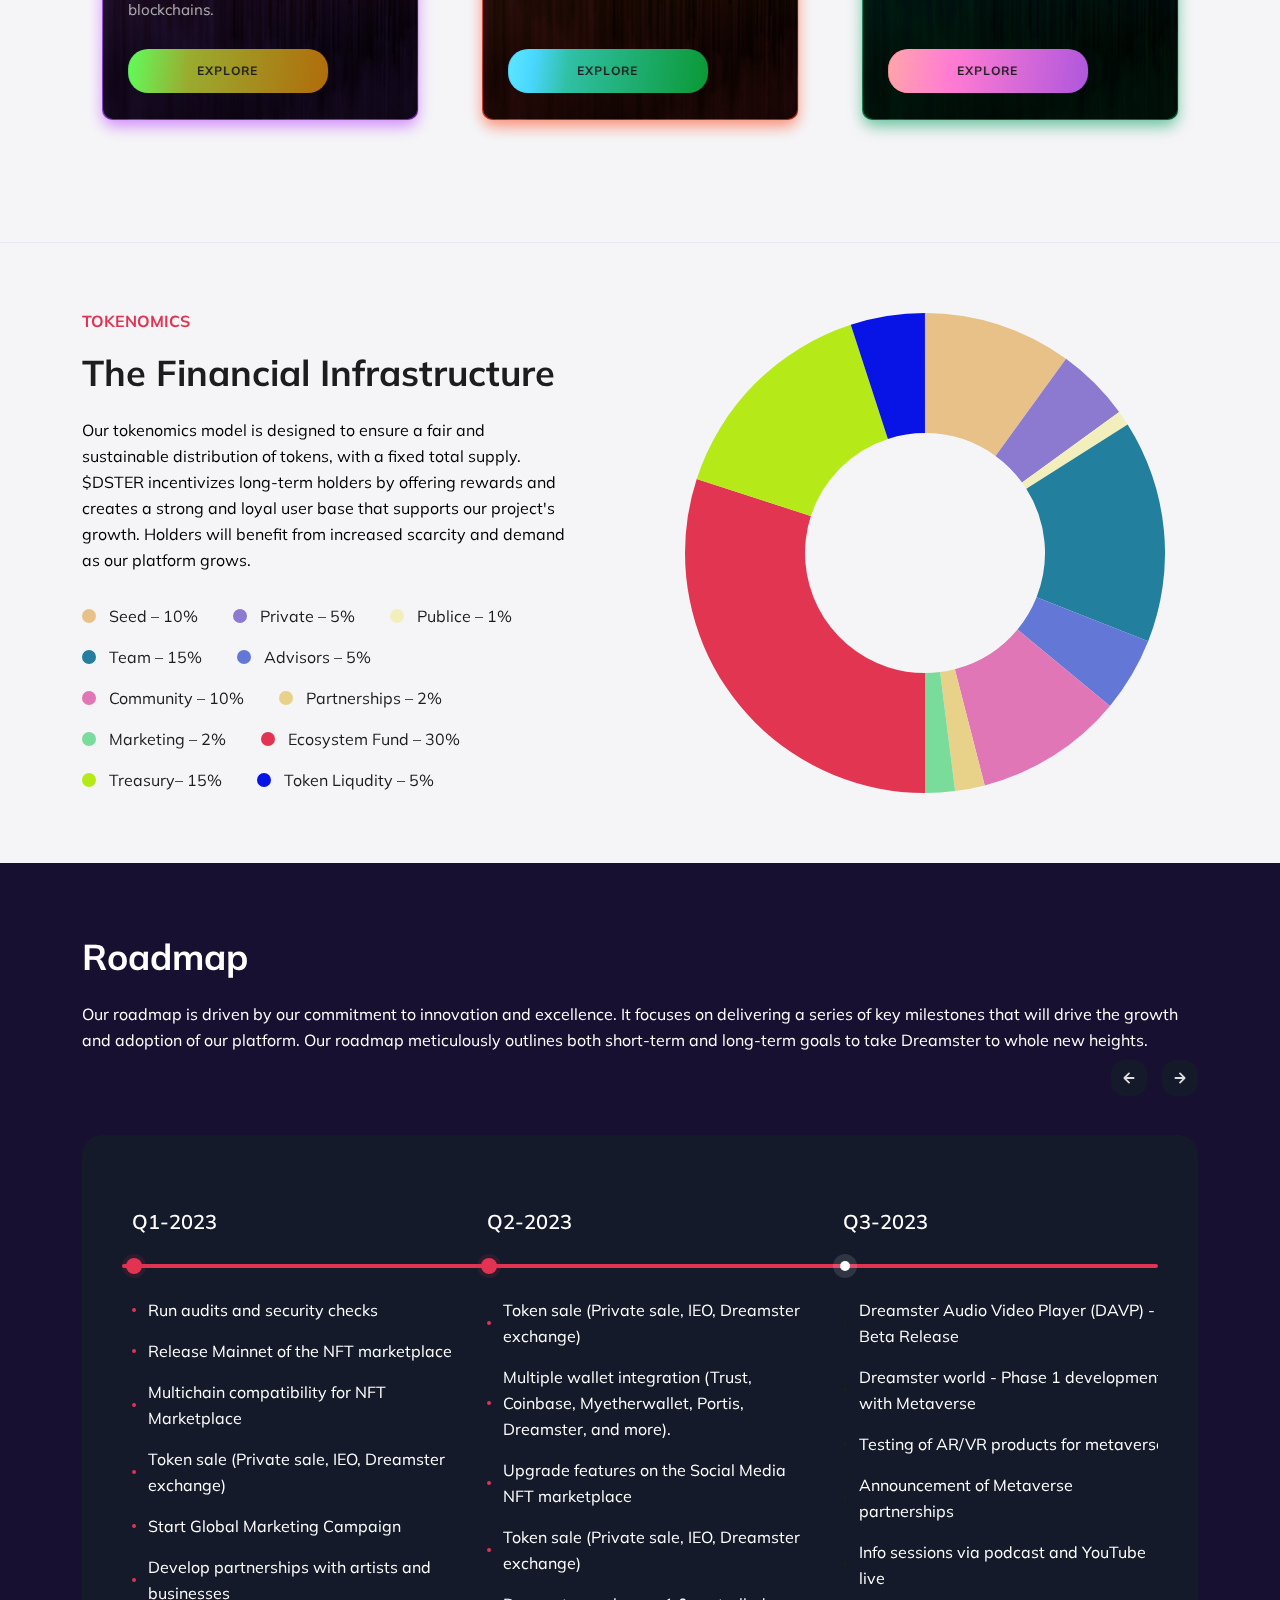
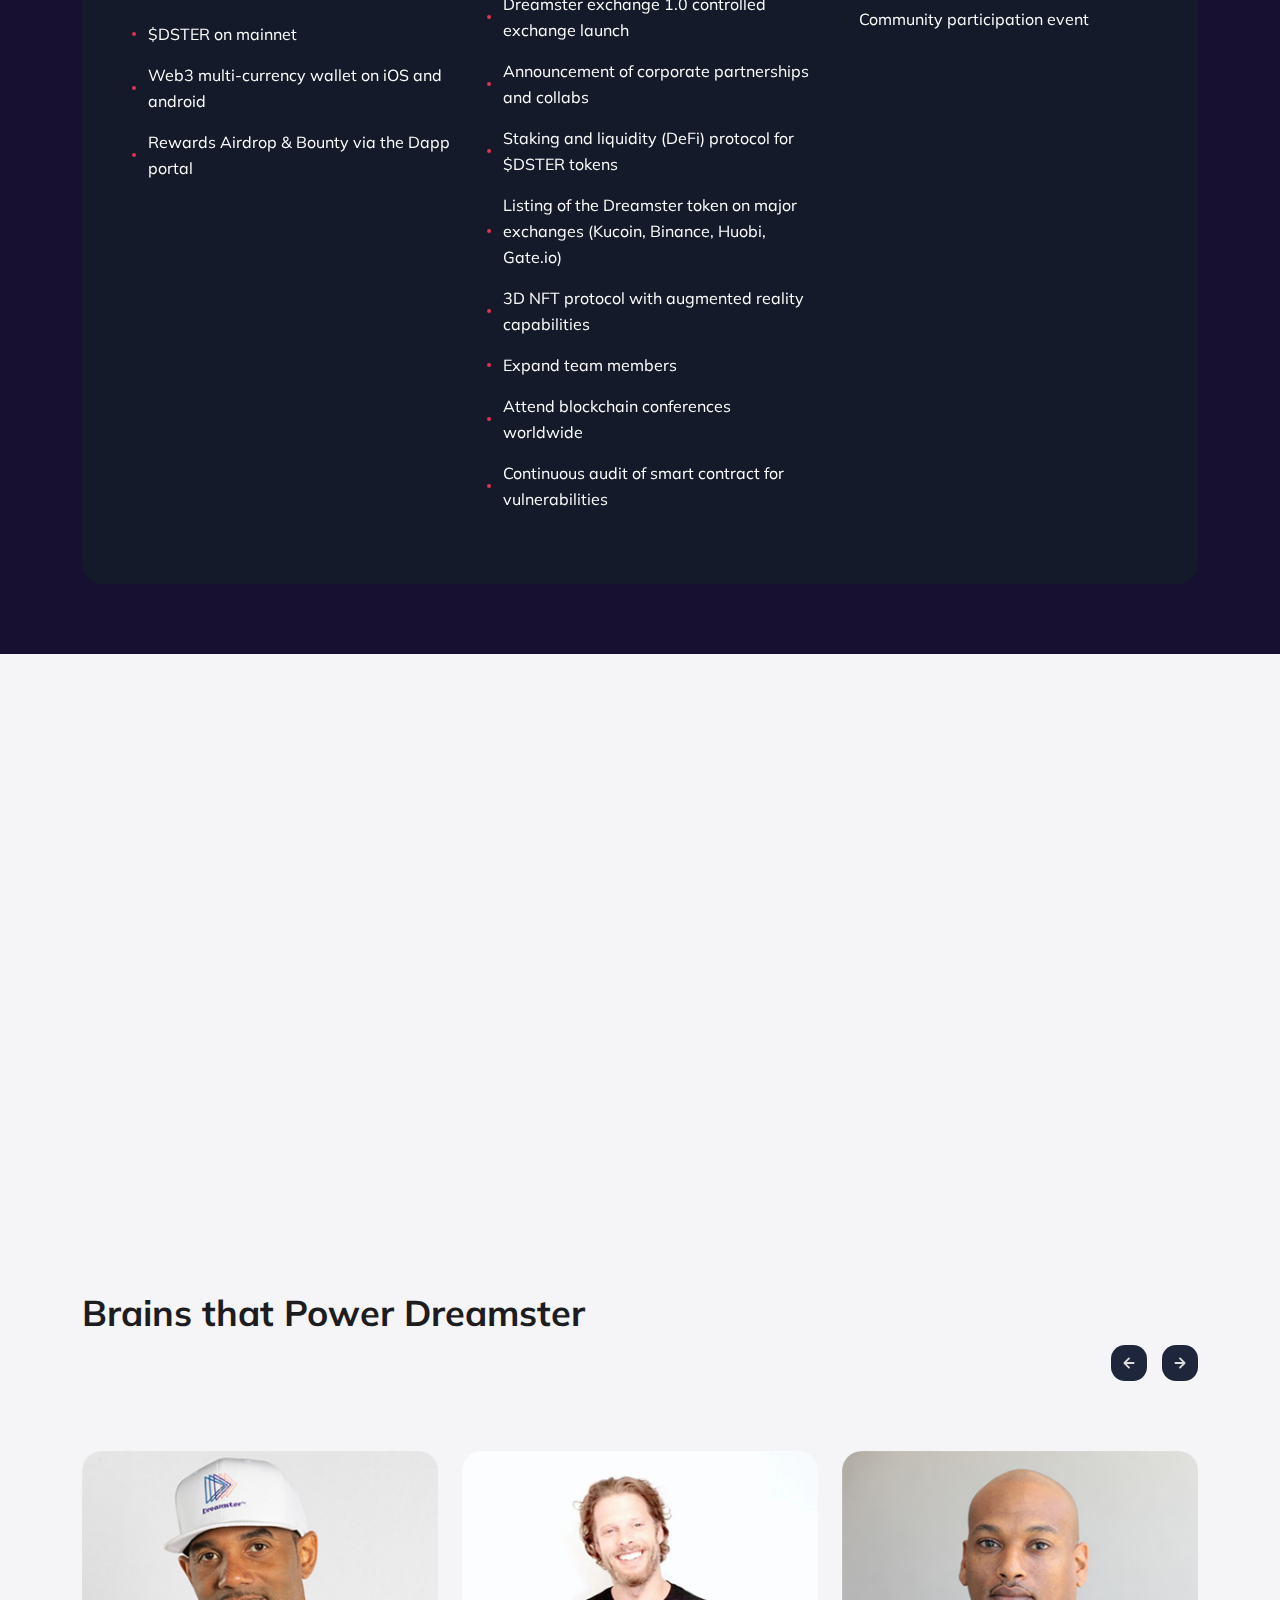
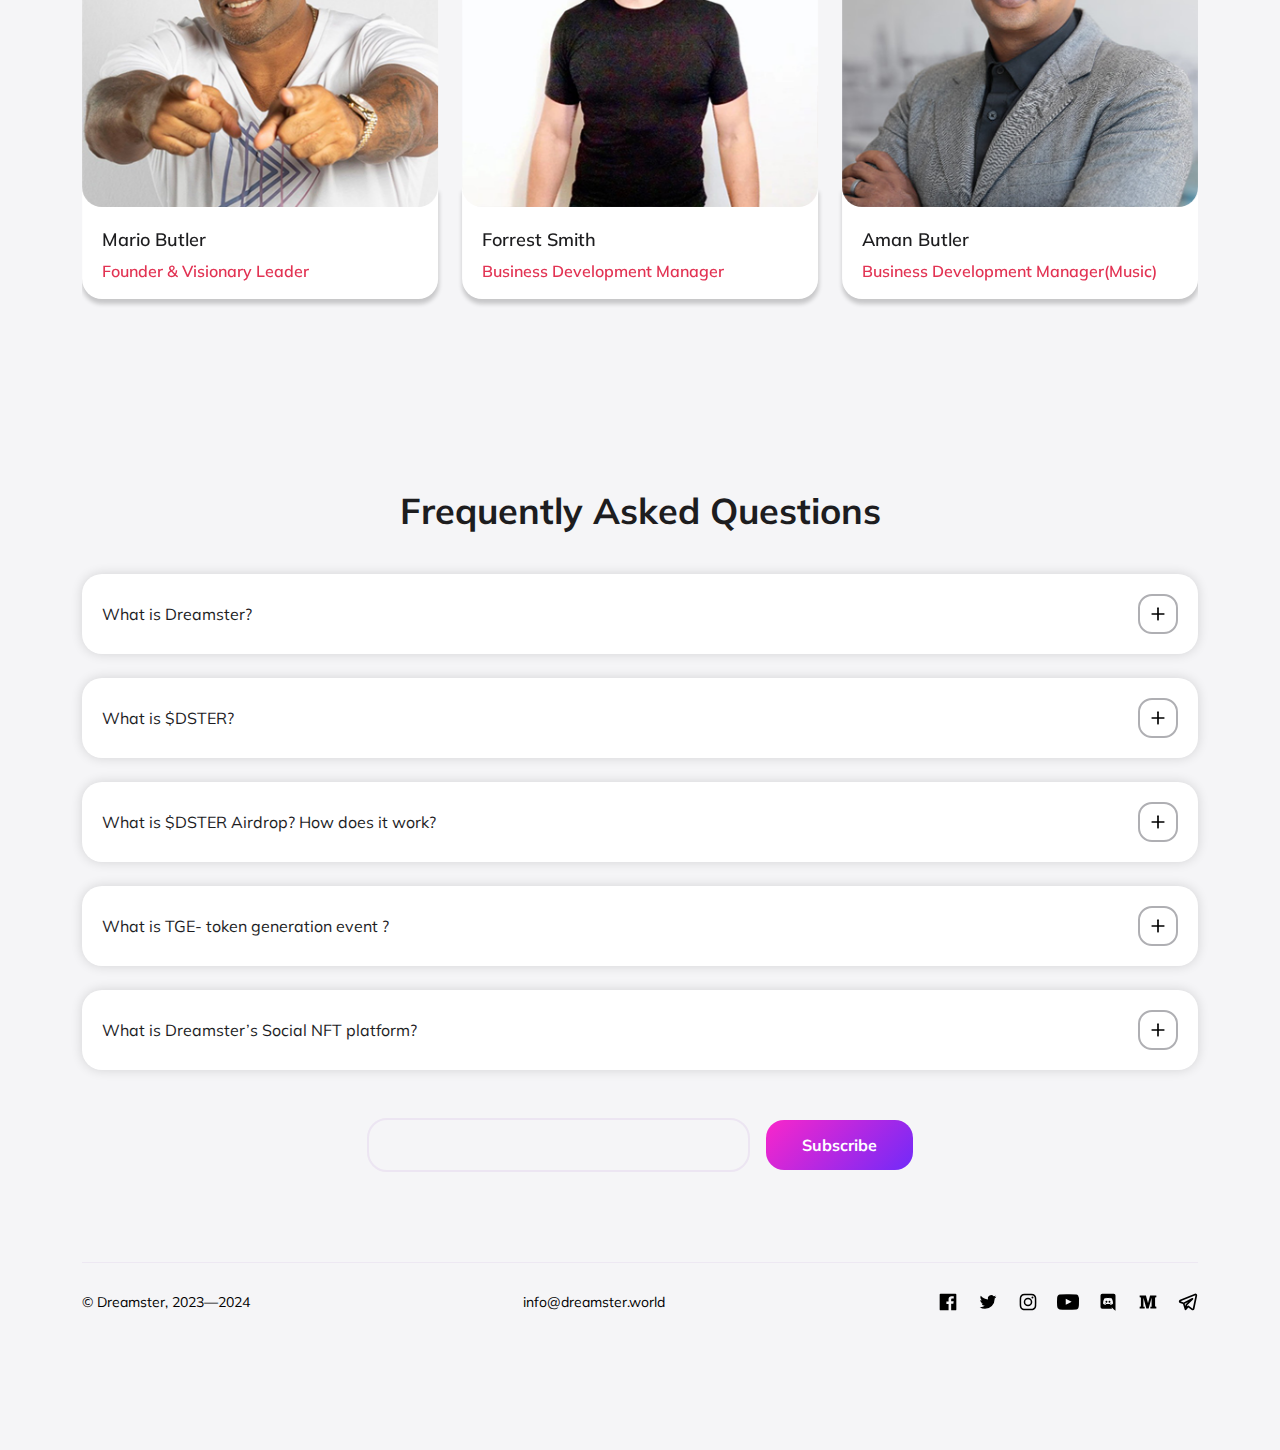
==== commit 7ce15f7f: "Add files via upload" ====
--- a/index.html
+++ b/index.html
@@ -1957,12 +1957,7 @@
                   href="https://www.youtube.com/@dreamster7627"
                   target="_blank"
                 >
-                  <img
-                    src="./img/youtube.svg"
-                    width="24px"
-                    height="24px"
-                    style="filter: brightness(1) invert(1)"
-                  />
+                  <img src="./img/youtube.svg" width="24px" height="24px" />
                 </a>
 
                 <a href="https://discord.com/invite/6NU8zF9YQQ" target="_blank"
--- a/css/main.css
+++ b/css/main.css
@@ -67,8 +67,9 @@
 body {
   font-family: "Mulish", sans-serif;
   font-weight: 400;
-  background-color: #150b2d;
+  background-color: #f5f5f7;
   -webkit-font-smoothing: antialiased;
+  color: #1d1d1f;
 }
 button {
   padding: 0;
@@ -177,10 +178,10 @@
   width: 100%;
   top: 0;
   left: 0;
-  background: rgba( 255, 255, 255, 0.1 );
-  box-shadow: 0 8px 32px 0 rgba( 31, 38, 135, 0.37 );
-  backdrop-filter: blur( 6.5px );
-  -webkit-backdrop-filter: blur( 6.5px );
+  background: rgba(255, 255, 255, 0.1);
+  box-shadow: 0 8px 32px 0 rgba(31, 38, 135, 0.37);
+  backdrop-filter: blur(6.5px);
+  -webkit-backdrop-filter: blur(6.5px);
   z-index: 99;
   background-color: transparent;
   transition: background-color 0.5s ease;
@@ -227,7 +228,7 @@
   left: 0;
   width: 24px;
   height: 2px;
-  background-color: #fff;
+  background-color: #1d1d1f;
   border-radius: 3px;
   transition: 0.5s ease;
   opacity: 1;
@@ -284,8 +285,8 @@
   display: inline-block;
   font-size: 14px;
   line-height: 24px;
-  font-weight: 600;
-  color: #fff;
+  font-weight: bold;
+  color: #1d1d1f;
   text-transform: uppercase;
 }
 .header__nav a svg {
@@ -371,7 +372,7 @@
 .header__dropdown-menu a {
   font-size: 14px;
   line-height: 24px;
-  color: #fff;
+  color: #1d1d1f;
   text-transform: none;
   font-weight: 400;
   padding: 0 0 0 17px;
@@ -425,6 +426,21 @@
   border-color: #e23353;
   box-shadow: 0 0 22px rgba(170, 114, 206, 0.12);
 }
+.mobile img {
+  width: 100%;
+  height: auto;
+}
+.music_mobile {
+  display: flex;
+  align-items: center;
+  justify-content: space-between;
+  /* flex-wrap: wrap; */
+}
+@media (max-width: 425px) {
+  .music_mobile {
+    flex-wrap: wrap;
+  }
+}
 @media (min-width: 576px) {
   .header__logo {
     margin-left: 45px;
@@ -432,7 +448,7 @@
   .header__tagline {
     display: block;
     line-height: 24px;
-    color: #fff;
+    color: #1d1d1f;
     font-size: 14px;
     transition: color 0.5s ease;
     margin-right: auto;
@@ -458,7 +474,7 @@
     letter-spacing: 0.4px;
     text-transform: uppercase;
     font-size: 13px;
-    color: #fff;
+    color: #1d1d1f;
     transition: 0.5s ease;
     font-weight: 700;
   }
@@ -466,7 +482,7 @@
     margin-right: 10px;
   }
   .header__cta:hover span {
-    color: #fff;
+    color: #1d1d1f;
   }
   .header__nav {
     padding-left: calc((100vw - 696px) / 2);
@@ -516,8 +532,8 @@
     justify-content: center;
     align-items: center;
     height: 40px;
-    color: #fff;
-    font-weight: 400;
+    color: #1d1d1f;
+    font-weight: bold;
     text-transform: none;
   }
   .header__nav a:hover {
@@ -541,7 +557,7 @@
   .header__dropdown-menu a {
     padding: 0 0 0 17px;
     height: auto;
-    color: #fff;
+    color: #1d1d1f;
     justify-content: flex-start;
   }
   .header__dropdown-menu a:hover {
@@ -688,7 +704,7 @@
 .hero__title {
   font-size: 40px;
   line-height: 54px;
-  color: #fff;
+  color: #1d1d1f;
   font-weight: 700;
   margin-bottom: 20px;
   text-align: center;
@@ -745,7 +761,7 @@
   align-items: center;
   position: relative;
   z-index: 3;
-  color: #fff;
+  color: #1d1d1f;
   text-transform: uppercase;
   font-size: 12px;
   font-weight: bold;
@@ -908,8 +924,8 @@
 .section__title h1,
 .section__title h2 {
   font-size: 30px;
-  color: #fff;
-  font-weight: 600;
+  color: #1d1d1f;
+  font-weight: bold;
   margin-bottom: 20px;
   text-align: center;
   line-height: 44px;
@@ -920,7 +936,7 @@
 }
 .section__title h1 a,
 .section__title h2 a {
-  color: #fff;
+  color: #1d1d1f;
 }
 .section__title h1 a:hover,
 .section__title h2 a:hover {
@@ -929,7 +945,7 @@
 .section__title p {
   font-size: 16px;
   line-height: 26px;
-  color: #dedede;
+  color: #000;
   margin-bottom: 20px;
   text-align: center;
 }
@@ -991,7 +1007,7 @@
   align-items: center;
   position: relative;
   z-index: 3;
-  color: #fff;
+  color: #1d1d1f;
   text-transform: uppercase;
   font-size: 14px;
   font-weight: 700;
@@ -1005,7 +1021,7 @@
 .section__btn--more span:before {
   content: "Show less";
   position: absolute;
-  color: #fff;
+  color: #1d1d1f;
   text-transform: uppercase;
   font-size: 14px;
   font-weight: 700;
@@ -1099,7 +1115,7 @@
 }
 .section__tokenomics li {
   margin: 10px 10px 0;
-  color: #fff;
+  color: #1d1d1f;
   font-size: 16px;
   line-height: 26px;
   padding-left: 27px;
@@ -1196,7 +1212,7 @@
   left: 0;
   right: 0;
   bottom: 0;
-  background-color:rgb(22 9 45 / 76%);
+  background-color: rgb(22 9 45 / 76%);
   pointer-events: none;
   z-index: 2;
 }
@@ -1391,7 +1407,7 @@
   align-items: center;
   height: 30px;
   font-size: 14px;
-  color: #fff;
+  color: #1d1d1f;
 }
 .filter__menu svg {
   width: 18px;
@@ -1430,7 +1446,7 @@
   width: 100%;
   height: 46px;
   background-color: transparent;
-  color: #fff;
+  color: #1d1d1f;
   font-size: 14px;
   border-radius: 18px;
   border: 2px solid rgba(170, 114, 206, 0.1);
@@ -1484,7 +1500,7 @@
   height: 40px;
   padding: 0;
   margin: 0 !important;
-  color: #fff;
+  color: #1d1d1f;
   font-size: 14px;
 }
 .filter__select .ss-arrow {
@@ -1508,7 +1524,7 @@
 .filter__select .ss-search input {
   padding: 0;
   background-color: transparent;
-  color: #fff;
+  color: #1d1d1f;
   font-size: 14px;
   border-radius: 0;
   border: none;
@@ -1526,7 +1542,7 @@
 }
 .filter__select .ss-list .ss-option {
   font-size: 14px;
-  color: #fff;
+  color: #1d1d1f;
   line-height: 36px;
   padding: 0;
   transition: 0.5s ease;
@@ -1651,7 +1667,7 @@
   margin-bottom: 30px;
 }
 .mfilter__title {
-  color: #fff;
+  color: #1d1d1f;
   font-size: 18px;
   line-height: 100%;
   font-weight: 600;
@@ -1681,7 +1697,7 @@
   width: 100%;
   height: 54px;
   background-color: transparent;
-  color: #fff;
+  color: #1d1d1f;
   font-size: 16px;
   border-radius: 18px;
   border: 2px solid rgba(170, 114, 206, 0.1);
@@ -1735,7 +1751,7 @@
   border-radius: 20px;
   margin-top: auto;
   border: 2px solid #e23353;
-  color: #fff;
+  color: #1d1d1f;
   text-transform: uppercase;
   font-size: 14px;
   font-weight: 700;
@@ -1927,7 +1943,7 @@
   background: url("../img/breadcrumb.svg") no-repeat center/16px auto;
 }
 .breadcrumbs__item:hover {
-  color: #fff;
+  color: #1d1d1f;
 }
 .breadcrumbs__item:last-child {
   margin-right: 0;
@@ -1946,7 +1962,7 @@
   color: #dedede;
 }
 .breadcrumbs a {
-  color: #fff;
+  color: #1d1d1f;
 }
 .breadcrumbs a:hover {
   color: #e23353;
@@ -2147,7 +2163,7 @@
 }
 .features__title {
   font-size: 24px;
-  color: #fff;
+  color: #1d1d1f;
   font-weight: 600;
   position: relative;
   z-index: 3;
@@ -2250,7 +2266,7 @@
 .step__title {
   font-size: 24px;
   line-height: 36px;
-  color: #fff;
+  color: #1d1d1f;
   font-weight: 600;
   position: relative;
   z-index: 3;
@@ -2346,7 +2362,7 @@
 .resources__title {
   font-size: 24px;
   line-height: 36px;
-  color: #fff;
+  color: #1d1d1f;
   font-weight: 600;
   position: relative;
   z-index: 3;
@@ -2539,12 +2555,13 @@
   align-items: flex-start;
   width: 100%;
   margin-top: 15px;
+  box-shadow: 0px 5px 4px 0px #00000030;
 }
 .team__about h3 {
   width: 100%;
   font-size: 18px;
   line-height: 26px;
-  color: #fff;
+  color: #1d1d1f;
   font-weight: 600;
   margin-bottom: 3px;
 }
@@ -2560,7 +2577,7 @@
     padding: 40px 20px 20px;
     border-radius: 0 0 20px 20px;
     margin-top: -20px;
-    background-color: #1d263b;
+    background-color: #fff;
     border-top: none;
   }
   .team__about h3 {
@@ -2745,8 +2762,9 @@
   border-left: none;
   border-right: none;
   overflow: hidden;
-  background: #fcfdff1a;
-  backdrop-filter: blur(10px);
+  box-shadow: 0 0 20px 8px #180f335e;
+  background: #141a2a3b;
+  backdrop-filter: blur(30px);
 }
 .sponsors li {
   display: flex;
@@ -2786,7 +2804,7 @@
   transition: 0.35s linear;
   transition-property: transform, opacity;
   font-size: 16px;
-  color: #fff;
+  color: #1d1d1f;
 }
 .sponsors a img {
   max-width: 100%;
@@ -2914,9 +2932,10 @@
 	Accordion
 ==============================*/
 .accordion__card {
-  background-color: #1d263b;
+  background-color: #ffffff;
   border-radius: 20px;
   margin-top: 20px;
+  box-shadow: 0 0 12px 0px #00000024;
 }
 .accordion__card button {
   display: flex;
@@ -2928,7 +2947,7 @@
   padding-right: 60px;
   min-height: 80px;
   padding: 20px 80px 20px 20px;
-  color: #fff;
+  color: #1d1d1f;
   font-size: 16px;
   line-height: 30px;
   font-weight: 400;
@@ -2943,7 +2962,7 @@
   height: 40px;
   border-radius: 14px;
   background-color: transparent;
-  border: 2px solid #e23353;
+  border: 2px solid #afafb3;
   position: absolute;
   right: 20px;
   top: 20px;
@@ -2953,7 +2972,7 @@
 .accordion__card button span svg {
   width: 20px;
   height: auto;
-  fill: #fff;
+  fill: #000;
   position: absolute;
   z-index: 2;
   transition: transform 0.5s ease;
@@ -3073,7 +3092,7 @@
   position: absolute;
   width: 4px;
   height: 4px;
-  background-color: #fff;
+  background-color: #1d1d1f;
   opacity: 1;
   top: 50%;
   margin-top: -2px;
@@ -3132,7 +3151,7 @@
 }
 .testimonial__text p {
   font-size: 16px;
-  color: #fff;
+  color: #1d1d1f;
   line-height: 26px;
   margin-bottom: 20px;
   position: relative;
@@ -3162,7 +3181,7 @@
 }
 .testimonial__client p {
   font-size: 16px;
-  color: #fff;
+  color: #1d1d1f;
   font-weight: 400;
   display: block;
   line-height: 100%;
@@ -3221,7 +3240,7 @@
   width: 60px;
   font-size: 12px;
   background-color: #e23353;
-  color: #fff;
+  color: #1d1d1f;
   right: 20px;
   top: -24px;
   border-radius: 8px 8px 0 0;
@@ -3330,13 +3349,13 @@
   overflow: hidden;
   font-size: 20px;
   line-height: 30px;
-  color: #fff;
+  color: #1d1d1f;
   font-weight: 600;
   margin-bottom: 10px;
 }
 .game__name a {
   display: block;
-  color: #fff;
+  color: #1d1d1f;
 }
 .game__name a:hover {
   color: #e23353;
@@ -3364,7 +3383,7 @@
   width: 100%;
   font-size: 16px;
   line-height: 26px;
-  color: #fff;
+  color: #1d1d1f;
   margin-top: 20px;
   margin-bottom: 0;
 }
@@ -3393,7 +3412,7 @@
   margin-bottom: 0;
 }
 .game__list li span {
-  color: #fff;
+  color: #1d1d1f;
   margin-left: 12px;
 }
 .game__list li span.required {
@@ -3555,7 +3574,7 @@
 }
 .ranking__name {
   font-size: 16px;
-  color: #fff;
+  color: #1d1d1f;
   font-weight: 400;
   margin-left: 15px;
 }
@@ -3569,7 +3588,7 @@
   align-items: flex-start;
   font-size: 14px;
   height: 70px;
-  color: #fff;
+  color: #1d1d1f;
   font-weight: 400;
   padding: 0 20px;
   background-color: #1d263b;
@@ -3582,7 +3601,7 @@
   color: #29b474;
 }
 .ranking__text a {
-  color: #fff;
+  color: #1d1d1f;
 }
 .ranking__text a:hover {
   color: #e23353;
@@ -3602,7 +3621,7 @@
   justify-content: center;
   align-items: center;
   font-size: 13px;
-  color: #fff;
+  color: #1d1d1f;
   height: 28px;
   border: 2px solid transparent;
   border-radius: 10px;
@@ -3709,7 +3728,7 @@
   font-weight: 400;
 }
 .post__category:hover {
-  color: #fff;
+  color: #1d1d1f;
   box-shadow: 0 0 12px rgba(170, 114, 206, 0.14);
 }
 .post__title {
@@ -3721,7 +3740,7 @@
   margin-top: 16px;
   font-size: 22px;
   line-height: 32px;
-  color: #fff;
+  color: #1d1d1f;
   font-weight: 400;
   margin-bottom: 0;
   width: 100%;
@@ -3873,7 +3892,7 @@
   height: 26px;
   min-width: 70px;
   width: auto;
-  color: #fff;
+  color: #1d1d1f;
   font-size: 13px;
   background-color: transparent;
   border: 2px solid #e23353;
@@ -3882,7 +3901,7 @@
   font-weight: 400;
 }
 .article__category:hover {
-  color: #fff;
+  color: #1d1d1f;
   box-shadow: 0 0 12px rgba(170, 114, 206, 0.14);
 }
 .article__date {
@@ -3934,7 +3953,7 @@
 .article__content h5,
 .article__content h6 {
   font-weight: 400;
-  color: #fff;
+  color: #1d1d1f;
   margin-bottom: 15px;
 }
 .article__content h1:last-child,
@@ -3974,7 +3993,7 @@
   font-size: 16px;
   line-height: 26px;
   font-weight: 400;
-  color: #dedede;
+  color: #000;
   margin-bottom: 20px;
 }
 .article__content p b {
@@ -3998,7 +4017,7 @@
   padding: 0 0 0 20px;
   font-size: 16px;
   line-height: 28px;
-  color: #fff;
+  color: #1d1d1f;
   font-weight: 400;
   margin-bottom: 20px;
   font-style: italic;
@@ -4082,7 +4101,7 @@
 }
 .article__content ol li b {
   font-weight: 600;
-  color: #fff;
+  color: #1d1d1f;
 }
 .article__content ol li a {
   color: #e23353;
@@ -4170,7 +4189,7 @@
   padding: 0 15px;
   height: 30px;
   border-radius: 10px;
-  color: #fff;
+  color: #1d1d1f;
   font-size: 14px;
   background-color: #e23353;
 }
@@ -4202,7 +4221,7 @@
   box-shadow: 0 0 16px rgba(170, 114, 206, 0.14);
 }
 .share__link:hover {
-  color: #fff;
+  color: #1d1d1f;
 }
 @media (min-width: 768px) {
   .share {
@@ -4309,7 +4328,7 @@
 .description__title {
   font-size: 24px;
   line-height: 36px;
-  color: #fff;
+  color: #1d1d1f;
   font-weight: 600;
   margin-top: 25px;
   margin-bottom: 20px;
@@ -4338,7 +4357,7 @@
 }
 .description__price p {
   font-size: 30px;
-  color: #fff;
+  color: #1d1d1f;
   font-weight: 400;
   margin-bottom: 0;
 }
@@ -4358,7 +4377,7 @@
 }
 .description__table tr td {
   font-size: 15px;
-  color: #fff;
+  color: #1d1d1f;
   padding: 10px 0;
   border-bottom: 1px solid rgba(170, 114, 206, 0.12);
   transition: background-color 0.5s ease;
@@ -4426,7 +4445,7 @@
   justify-content: center;
   align-items: center;
   font-size: 13px;
-  color: #fff;
+  color: #1d1d1f;
   height: 28px;
   border: 2px solid transparent;
   border-radius: 10px;
@@ -4540,7 +4559,7 @@
   align-items: center;
   position: relative;
   z-index: 3;
-  color: #fff;
+  color: #1d1d1f;
   text-transform: uppercase;
   font-size: 14px;
   font-weight: 700;
@@ -4570,7 +4589,7 @@
 .play__text p {
   font-size: 16px;
   line-height: 26px;
-  color: #fff;
+  color: #1d1d1f;
   margin-bottom: 20px;
   padding-right: 15px;
 }
@@ -4623,14 +4642,14 @@
 .staking__info h2 {
   font-size: 24px;
   line-height: 36px;
-  color: #fff;
+  color: #1d1d1f;
   font-weight: 400;
   margin-bottom: 10px;
 }
 .staking__info p {
   font-size: 24px;
   line-height: 36px;
-  color: #fff;
+  color: #1d1d1f;
   margin-bottom: 0;
   font-weight: 600;
 }
@@ -4667,7 +4686,7 @@
   transition: 0.5s ease;
 }
 .staking__tabs button:hover {
-  color: #fff;
+  color: #1d1d1f;
   border-color: #e23353;
   box-shadow: 0 0 22px rgba(170, 114, 206, 0.14);
 }
@@ -4719,7 +4738,7 @@
   margin-bottom: 0;
 }
 .staking__list li span {
-  color: #fff;
+  color: #1d1d1f;
   margin-left: 5px;
 }
 .staking__apy {
@@ -4758,7 +4777,7 @@
   font-style: normal;
   font-weight: 600;
   font-size: 16px;
-  color: #fff;
+  color: #1d1d1f;
   width: 100%;
   line-height: 100%;
   margin-bottom: 15px;
@@ -4771,7 +4790,7 @@
   background-color: transparent;
   border-radius: 20px;
   font-size: 16px;
-  color: #fff;
+  color: #1d1d1f;
   cursor: default;
   font-weight: 400;
 }
@@ -4797,7 +4816,7 @@
   overflow: hidden;
   background-color: transparent;
   border-radius: 20px;
-  color: #fff;
+  color: #1d1d1f;
   text-transform: uppercase;
   font-size: 14px;
   font-weight: 700;
@@ -4805,7 +4824,7 @@
   border: 2px solid #e23353;
 }
 .staking__btn:hover {
-  color: #fff;
+  color: #1d1d1f;
   box-shadow: 0 0 22px rgba(170, 114, 206, 0.14);
 }
 .staking__btn--nephrite {
@@ -4872,7 +4891,7 @@
   background-color: rgba(170, 114, 206, 0.2);
 }
 .contact:hover .contact__text {
-  color: #fff;
+  color: #1d1d1f;
 }
 .contact__icon {
   display: flex;
@@ -4945,7 +4964,7 @@
   margin-top: 50px;
 }
 .social__title {
-  color: #fff;
+  color: #1d1d1f;
   font-size: 20px;
   line-height: 30px;
   font-weight: 600;
@@ -5039,7 +5058,7 @@
 .form__tagline {
   font-size: 14px;
   line-height: 24px;
-  color: #fff;
+  color: #1d1d1f;
   margin-left: 20px;
 }
 .form__group {
@@ -5127,7 +5146,7 @@
   font-style: normal;
   font-weight: 600;
   font-size: 14px;
-  color: #fff;
+  color: #1d1d1f;
   width: 100%;
   line-height: 100%;
   margin-bottom: 15px;
@@ -5140,7 +5159,7 @@
   background-color: transparent;
   border-radius: 20px;
   font-size: 16px;
-  color: #fff;
+  color: #1d1d1f;
   cursor: default;
   font-weight: 400;
 }
@@ -5184,7 +5203,7 @@
   height: 54px;
   padding: 0;
   margin: 0 !important;
-  color: #fff;
+  color: #1d1d1f;
   font-size: 16px;
 }
 .form__select .ss-arrow {
@@ -5208,7 +5227,7 @@
 .form__select .ss-search input {
   padding: 0;
   background-color: transparent;
-  color: #fff;
+  color: #1d1d1f;
   font-size: 16px;
   border-radius: 0;
   border: none;
@@ -5226,7 +5245,7 @@
 }
 .form__select .ss-list .ss-option {
   font-size: 16px;
-  color: #fff;
+  color: #1d1d1f;
   line-height: 40px;
   padding: 0;
   transition: 0.5s ease;
@@ -5252,7 +5271,7 @@
 }
 .form__select .ss-values .ss-value .ss-value-text {
   font-size: 14px;
-  color: #fff;
+  color: #1d1d1f;
   line-height: 30px;
   padding: 0 12px;
 }
@@ -5296,7 +5315,7 @@
   background-color: transparent;
   border-radius: 20px;
   font-size: 16px;
-  color: #fff;
+  color: #1d1d1f;
   cursor: default;
   resize: none;
   font-weight: 400;
@@ -5326,7 +5345,7 @@
   position: relative;
   z-index: 2;
   height: 54px;
-  color: #fff;
+  color: #1d1d1f;
   padding: 0 60px 0 20px;
   background-color: transparent;
   border: 2px solid rgba(170, 114, 206, 0.12);
@@ -5400,10 +5419,10 @@
   transition: 0.5s ease;
 }
 .form__radio label:hover {
-  color: #fff;
+  color: #1d1d1f;
 }
 .form__radio input:checked + label {
-  color: #fff;
+  color: #1d1d1f;
 }
 .form__radio input:checked + label:before {
   border-color: #e23353;
@@ -5419,7 +5438,7 @@
   overflow: hidden;
   background-color: transparent;
   border-radius: 20px;
-  color: #fff;
+  color: #1d1d1f;
   text-transform: uppercase;
   font-size: 14px;
   font-weight: 700;
@@ -5428,7 +5447,7 @@
   margin-top: 10px;
 }
 .form__btn:hover {
-  color: #fff;
+  color: #1d1d1f;
   box-shadow: 0 0 22px rgba(170, 114, 206, 0.14);
 }
 .form__delimiter {
@@ -5465,7 +5484,7 @@
   height: 44px;
   width: calc(33% - 10px);
   border-radius: 16px;
-  color: #fff;
+  color: #1d1d1f;
 }
 .form__social a svg {
   height: auto;
@@ -5491,7 +5510,7 @@
   width: 20px;
 }
 .form__social a:hover {
-  background-color: #fff;
+  background-color: #1d1d1f;
 }
 .form__social a:hover.fb svg {
   fill: #3b5999;
@@ -5611,7 +5630,7 @@
   overflow: hidden;
   background-color: transparent;
   border-radius: 20px;
-  color: #fff;
+  color: #1d1d1f;
   text-transform: uppercase;
   font-size: 14px;
   font-weight: 700;
@@ -5620,7 +5639,7 @@
   margin-top: 10px;
 }
 .page-404__btn:hover {
-  color: #fff;
+  color: #1d1d1f;
   box-shadow: 0 0 22px rgba(170, 114, 206, 0.14);
 }
 @media (min-width: 768px) {
@@ -5675,7 +5694,7 @@
 .footer__social a svg {
   width: 100%;
   height: auto;
-  fill: #dedede;
+  fill: #000;
   transition: fill 0.5s ease;
 }
 .footer__social a:last-child {
@@ -5693,12 +5712,12 @@
 .footer__copyright {
   display: block;
   font-size: 14px;
-  color: #dedede;
+  color: #000;
   margin-top: 20px;
   font-weight: 400;
 }
 .footer__copyright a {
-  color: #dedede;
+  color: #000;
 }
 .footer__copyright a:hover {
   color: #e23353;
@@ -5708,7 +5727,7 @@
   margin-top: 30px;
   font-size: 16px;
   line-height: 24px;
-  color: #fff;
+  color: #1d1d1f;
   font-weight: 600;
   margin-bottom: 15px;
 }
@@ -5885,7 +5904,7 @@
   border-radius: 20px;
 }
 .modal__title {
-  color: #fff;
+  color: #1d1d1f;
   font-size: 24px;
   line-height: 100%;
   font-weight: 600;
@@ -5937,7 +5956,7 @@
 .modal__wallet:hover {
   box-shadow: 0 0 22px rgba(170, 114, 206, 0.12);
   border-color: #e23353;
-  color: #fff;
+  color: #1d1d1f;
 }
 @media (min-width: 768px) {
   .modal__content {
@@ -6095,7 +6114,7 @@
 #timer {
   font-size: 2.5em;
   font-weight: 100;
-  color: #000;
+  color: #1d1d1f;
   /* text-shadow: 0 0 20px #48c8ff; */
 }
 
@@ -6105,7 +6124,7 @@
 }
 
 #timer div span {
-  color: #000;
+  color: #1d1d1f;
   display: block;
   font-size: 0.35em;
   font-weight: 400;
@@ -6146,7 +6165,7 @@
 .card {
   padding-top: 100px;
   transform-style: preserve-3d;
-  background-image: url('../img/newbg.jpg');
+  background-image: url("../img/newbg.jpg");
   background-position: center center;
   width: 100%;
   transition: all 0.5s ease-in-out;
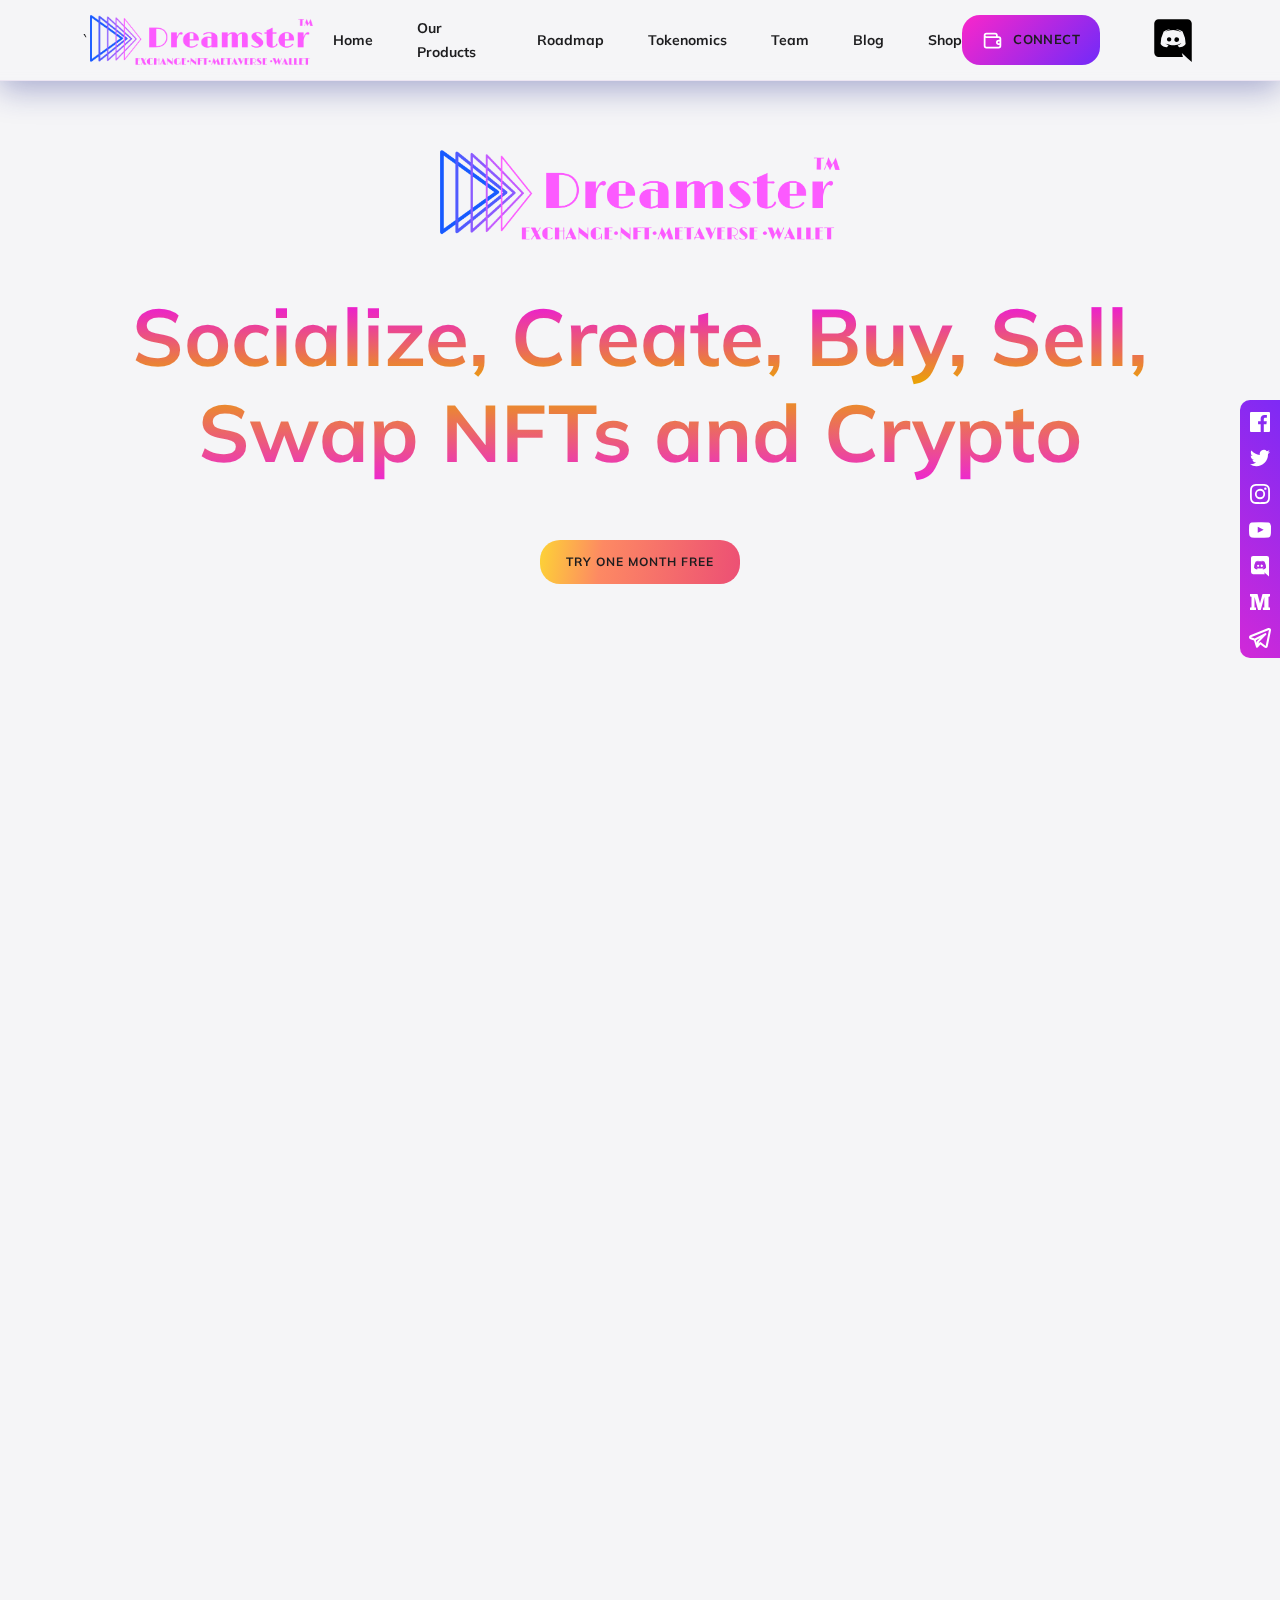
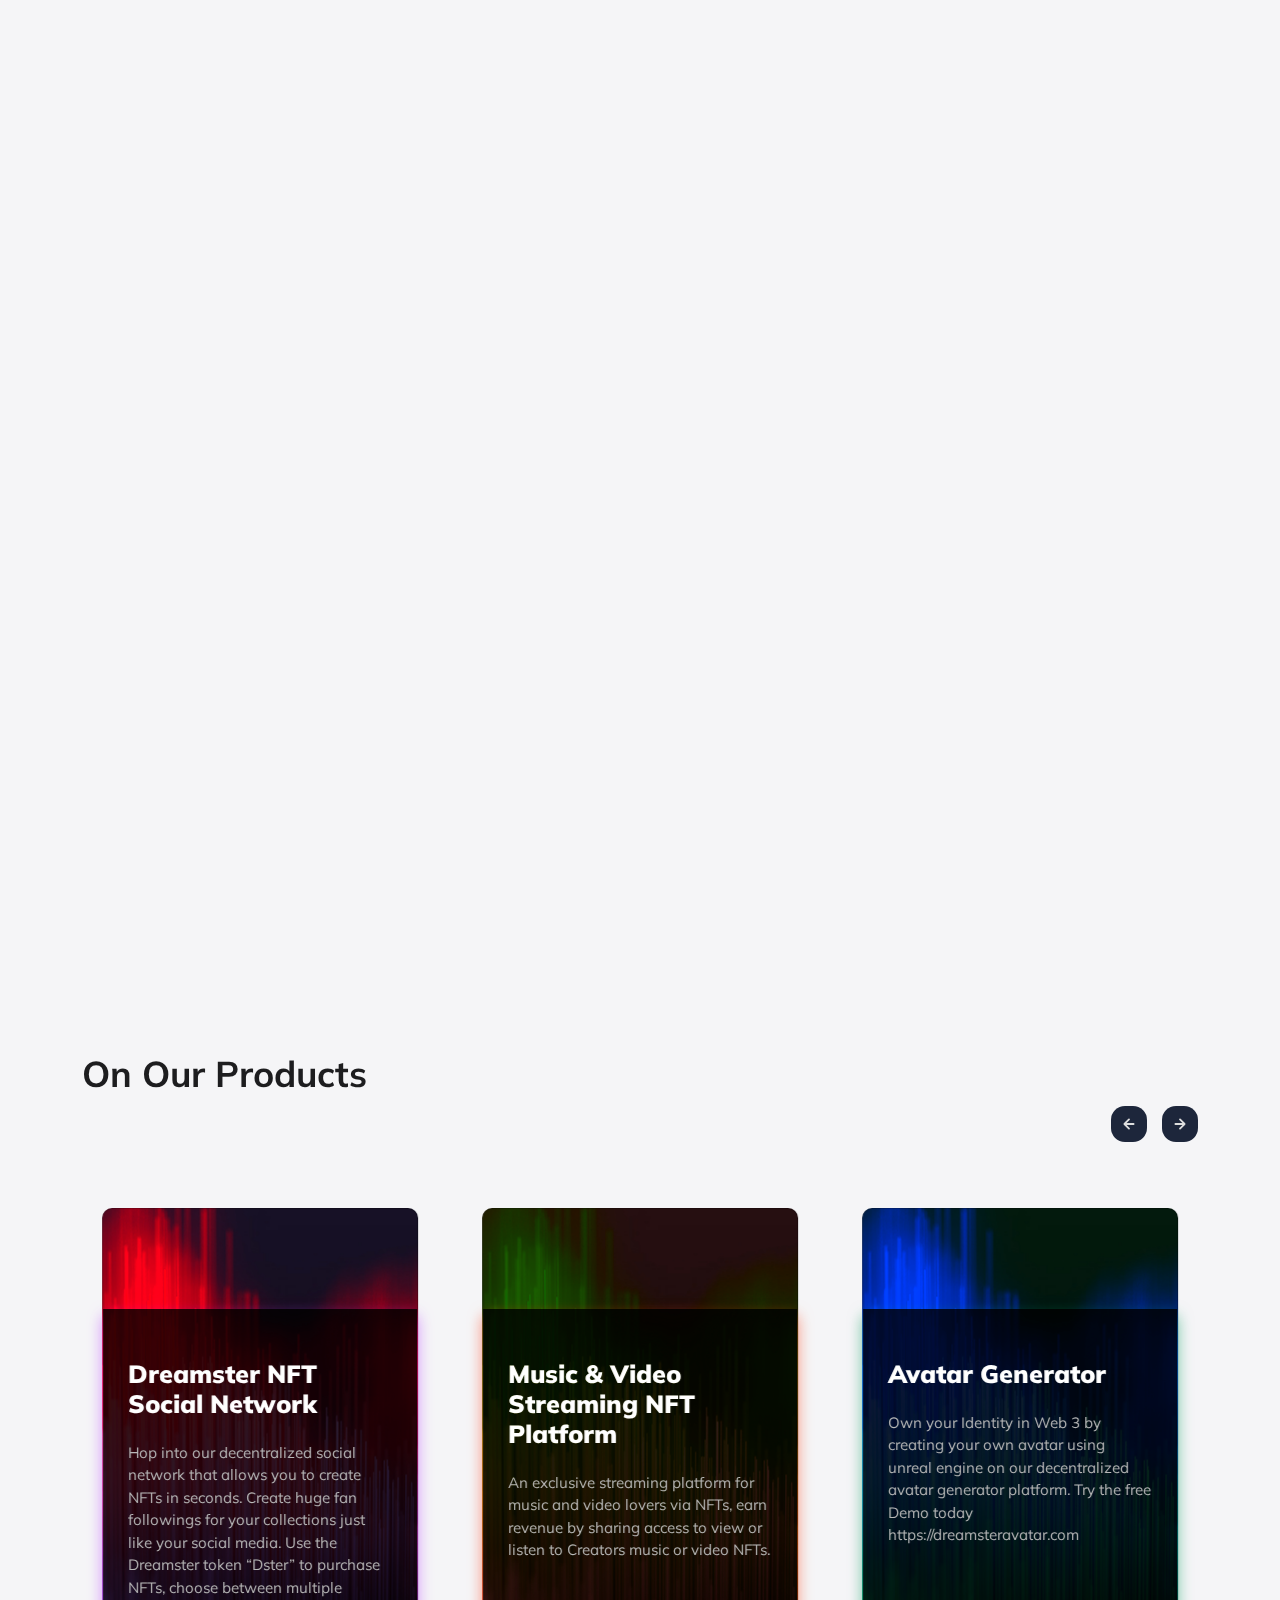
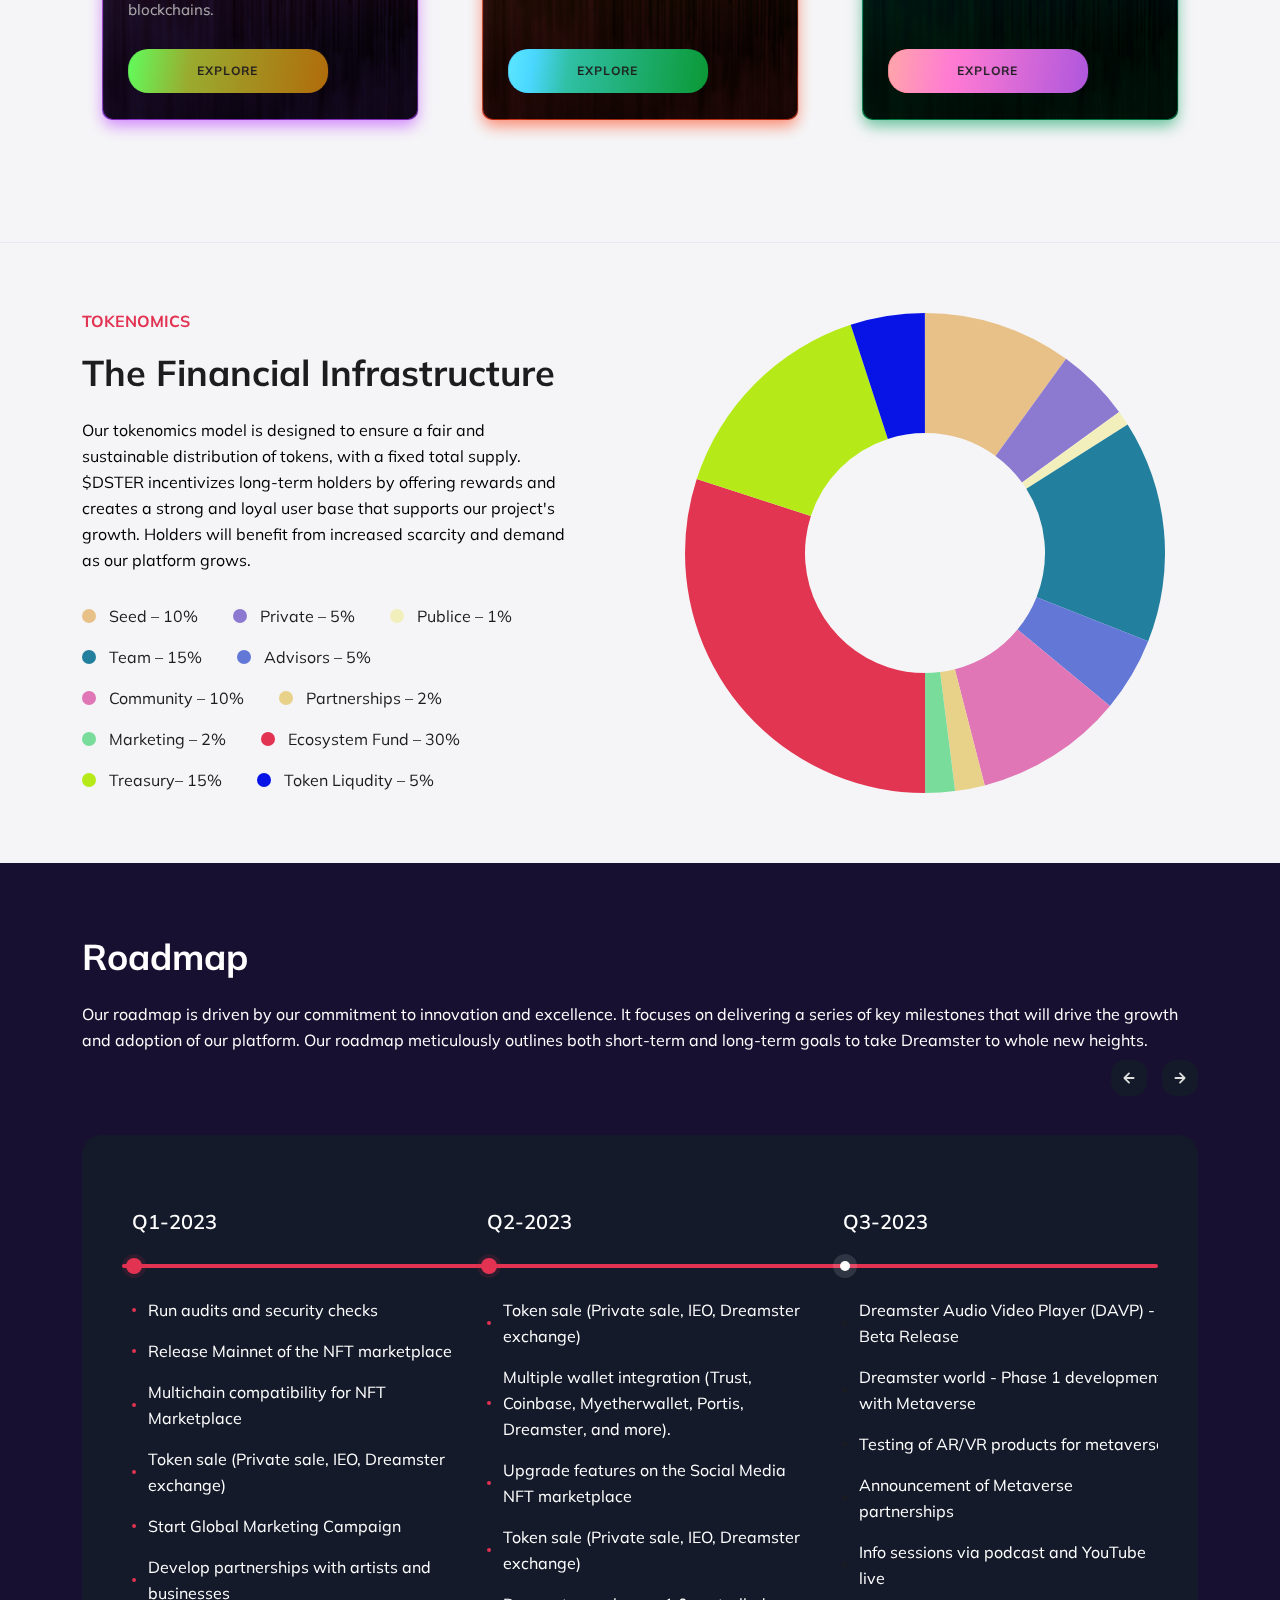
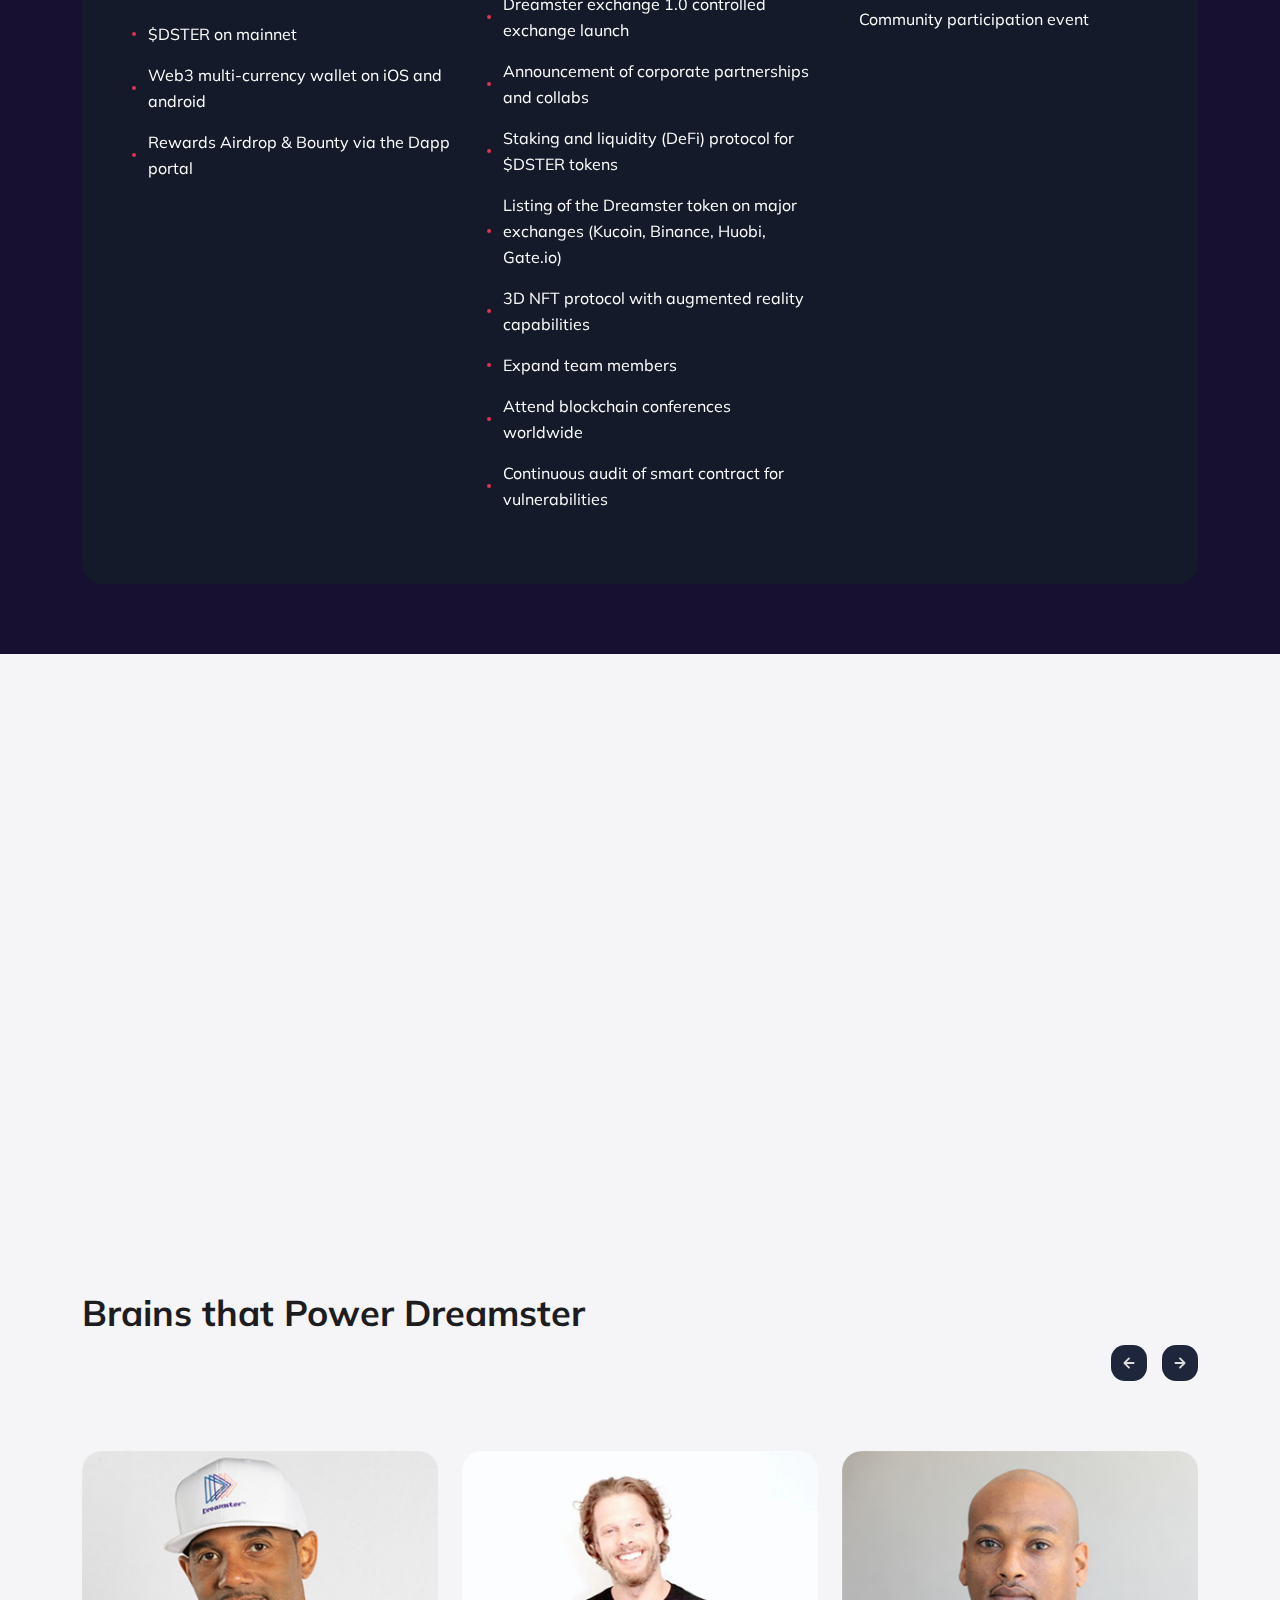
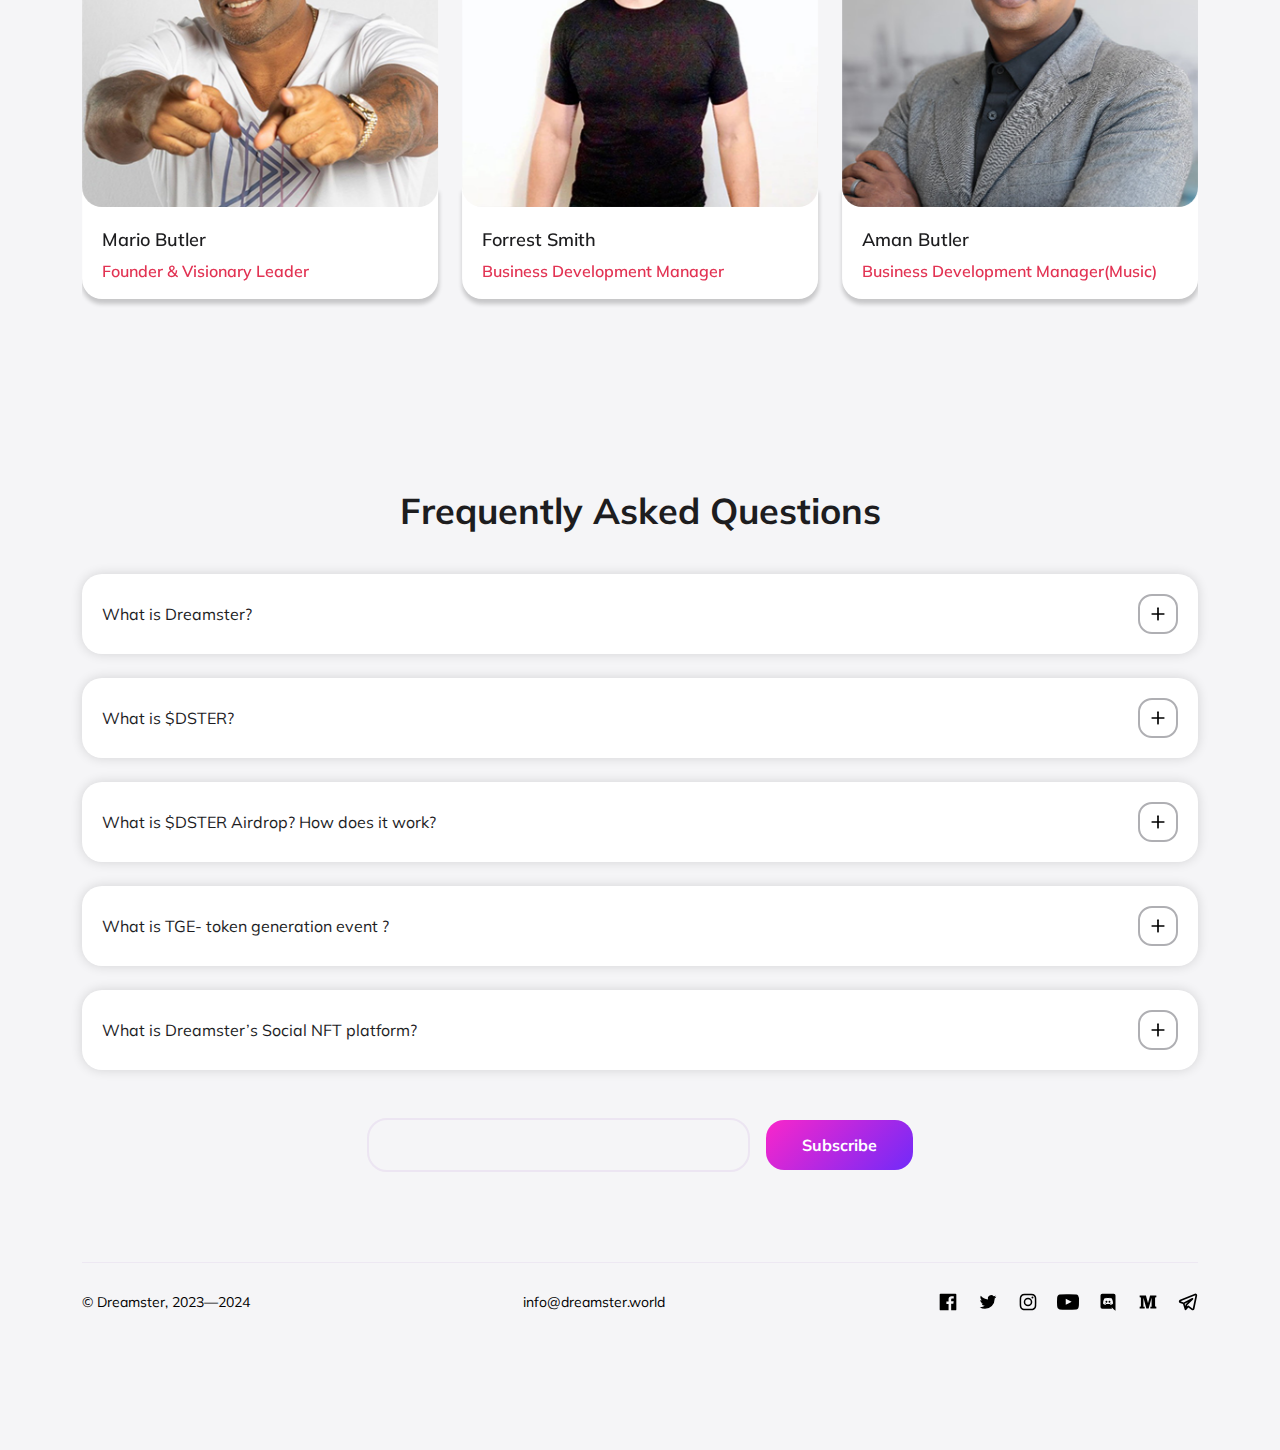
==== commit 1067972c: "Add files via upload" ====
--- a/index.html
+++ b/index.html
@@ -197,13 +197,17 @@
       <div class="container">
         <div class="row">
           <div class="col-12">
-            <div class="text-center" data-aos="fade-up">
-              <img
-                src="img/our_logo.png"
-                width="100%"
-                height="auto"
-                style="max-width: 400px"
-              />
+            <div class="text-center">
+              <div data-aos="zoom-out" data-aos-duration="1000">
+                <img
+                  src="img/our_logo.png"
+                  width="100%"
+                  height="auto"
+                  style="max-width: 400px"
+                />
+              </div>
+            </div>
+            <div data-aos="zoom-out" data-aos-duration="3000">
               <h1 class="hero__title mt-5">
                 Socialize, Create, Buy, Sell, Swap NFTs and Crypto
               </h1>
@@ -270,7 +274,7 @@
         <div class="row">
           <div class="col-12">
             <!-- hero content (left) -->
-            <div class="hero__content hero__content--left" data-aos="fade-up">
+            <div class="hero__content hero__content--left" data-aos="zoom-out">
               <video
                 muted
                 loop
--- a/css/main.css
+++ b/css/main.css
@@ -263,6 +263,7 @@
   position: fixed;
   width: 280px;
   top: 80px;
+  height: 100vh;
   bottom: 0;
   left: 0;
   background-color: #141a2a;
@@ -286,7 +287,7 @@
   font-size: 14px;
   line-height: 24px;
   font-weight: bold;
-  color: #1d1d1f;
+  color: #fff;
   text-transform: uppercase;
 }
 .header__nav a svg {
@@ -438,7 +439,10 @@
 }
 @media (max-width: 425px) {
   .music_mobile {
-    flex-wrap: wrap;
+    overflow-x: auto;
+    overflow-y: hidden;
+    display: grid;
+    grid-template-columns: 200px 200px 200px 200px 200px;
   }
 }
 @media (min-width: 576px) {
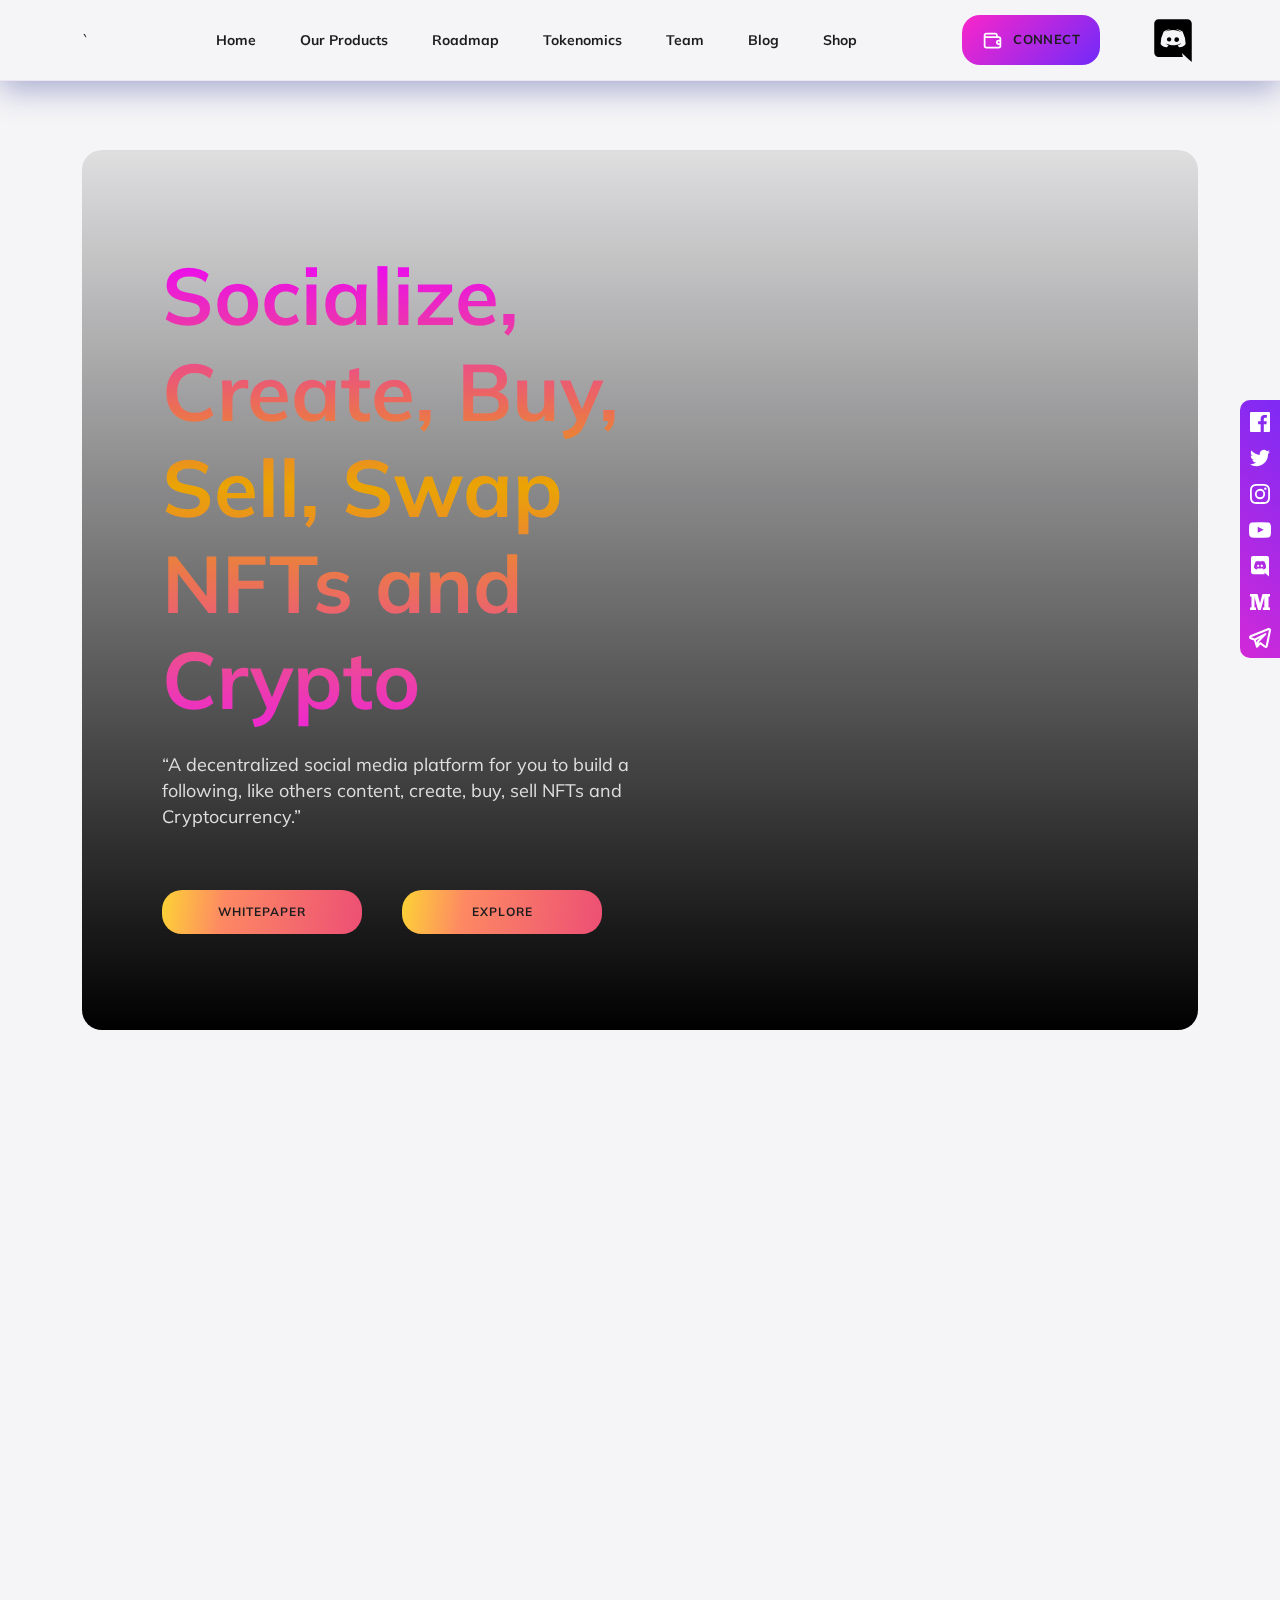
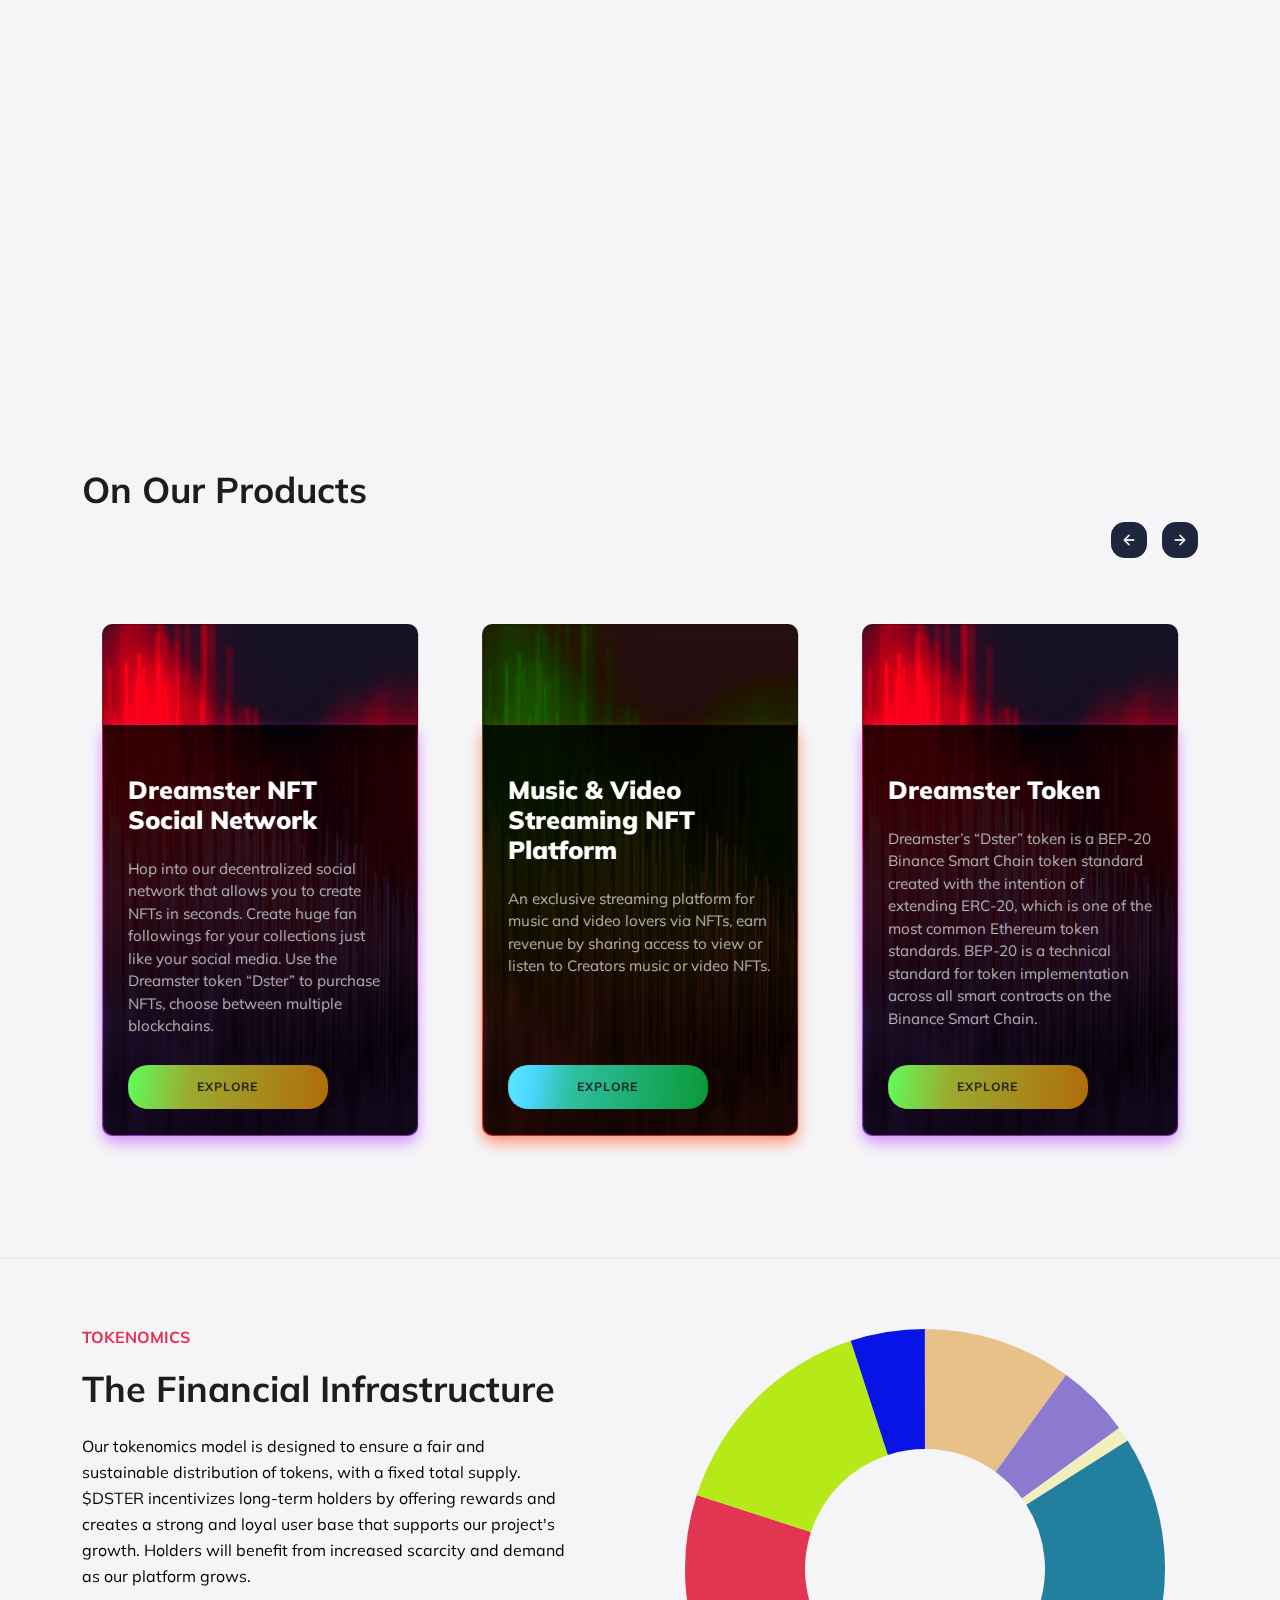
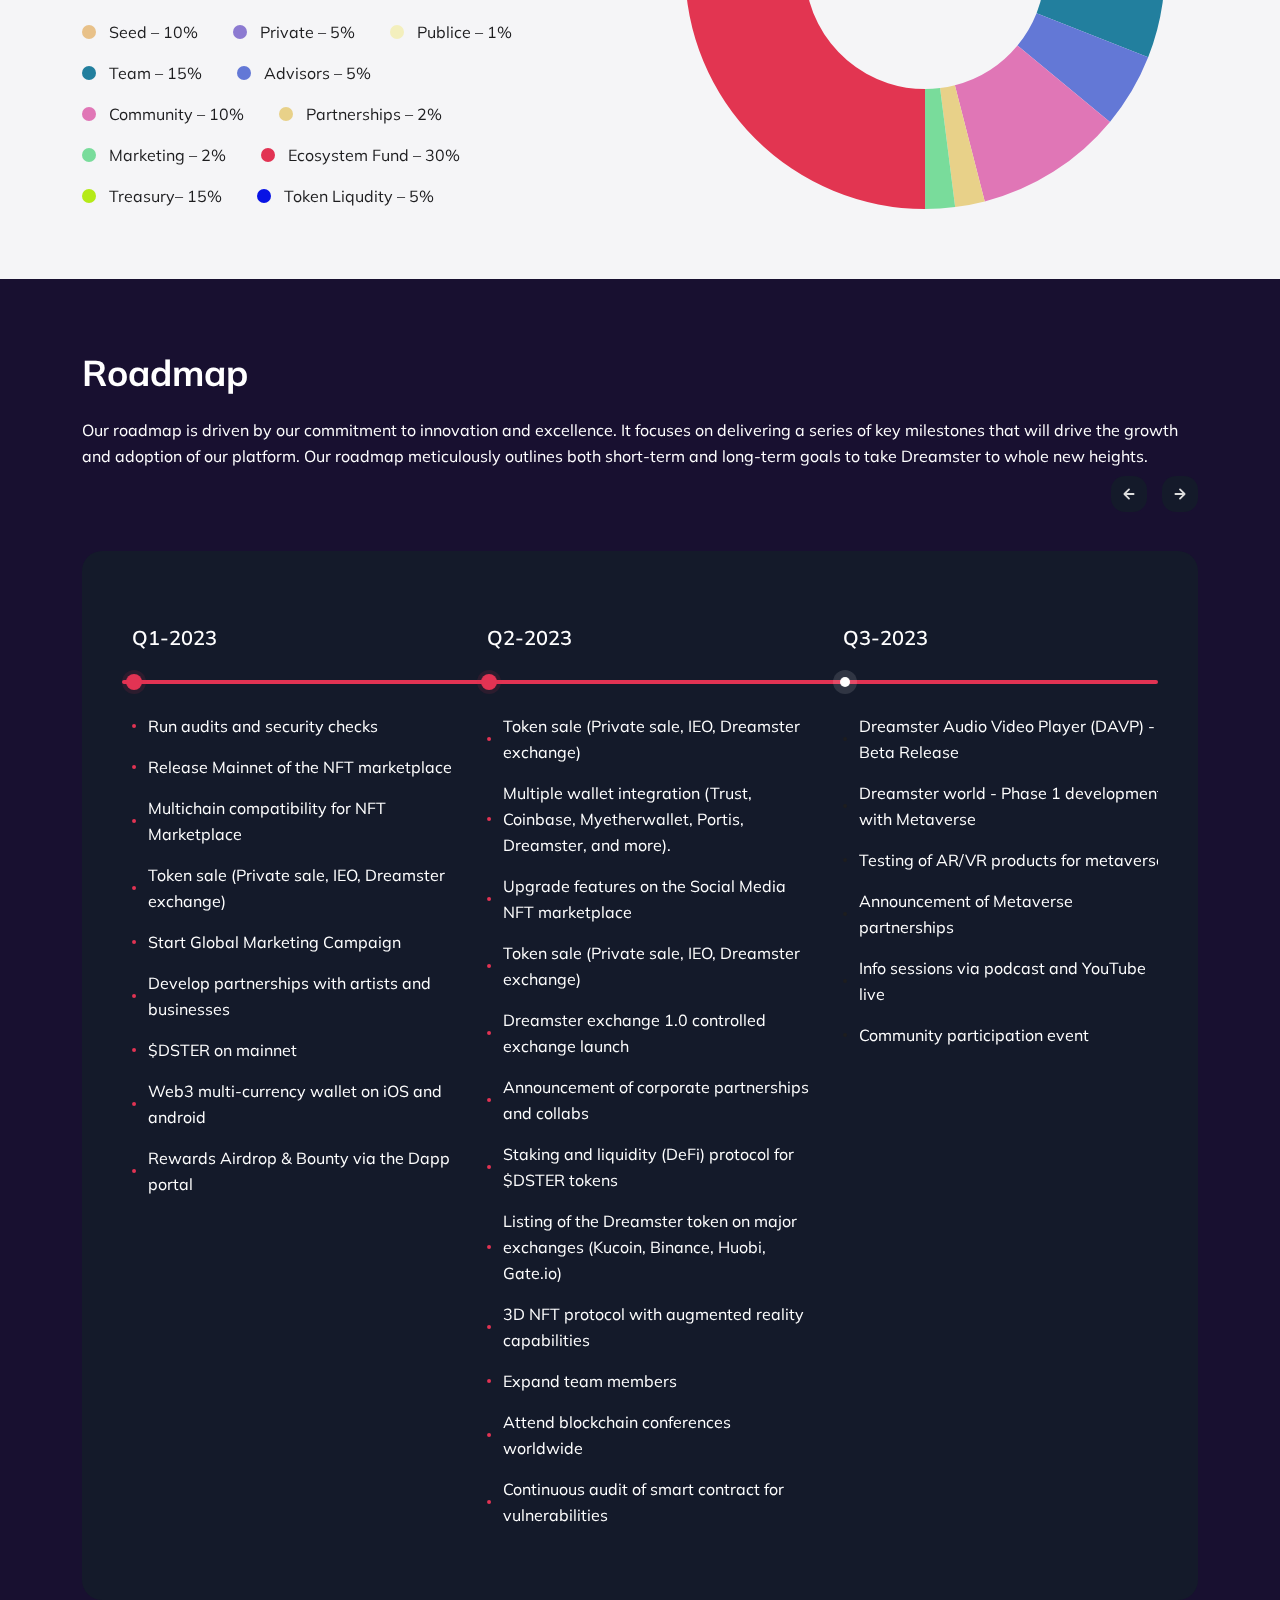
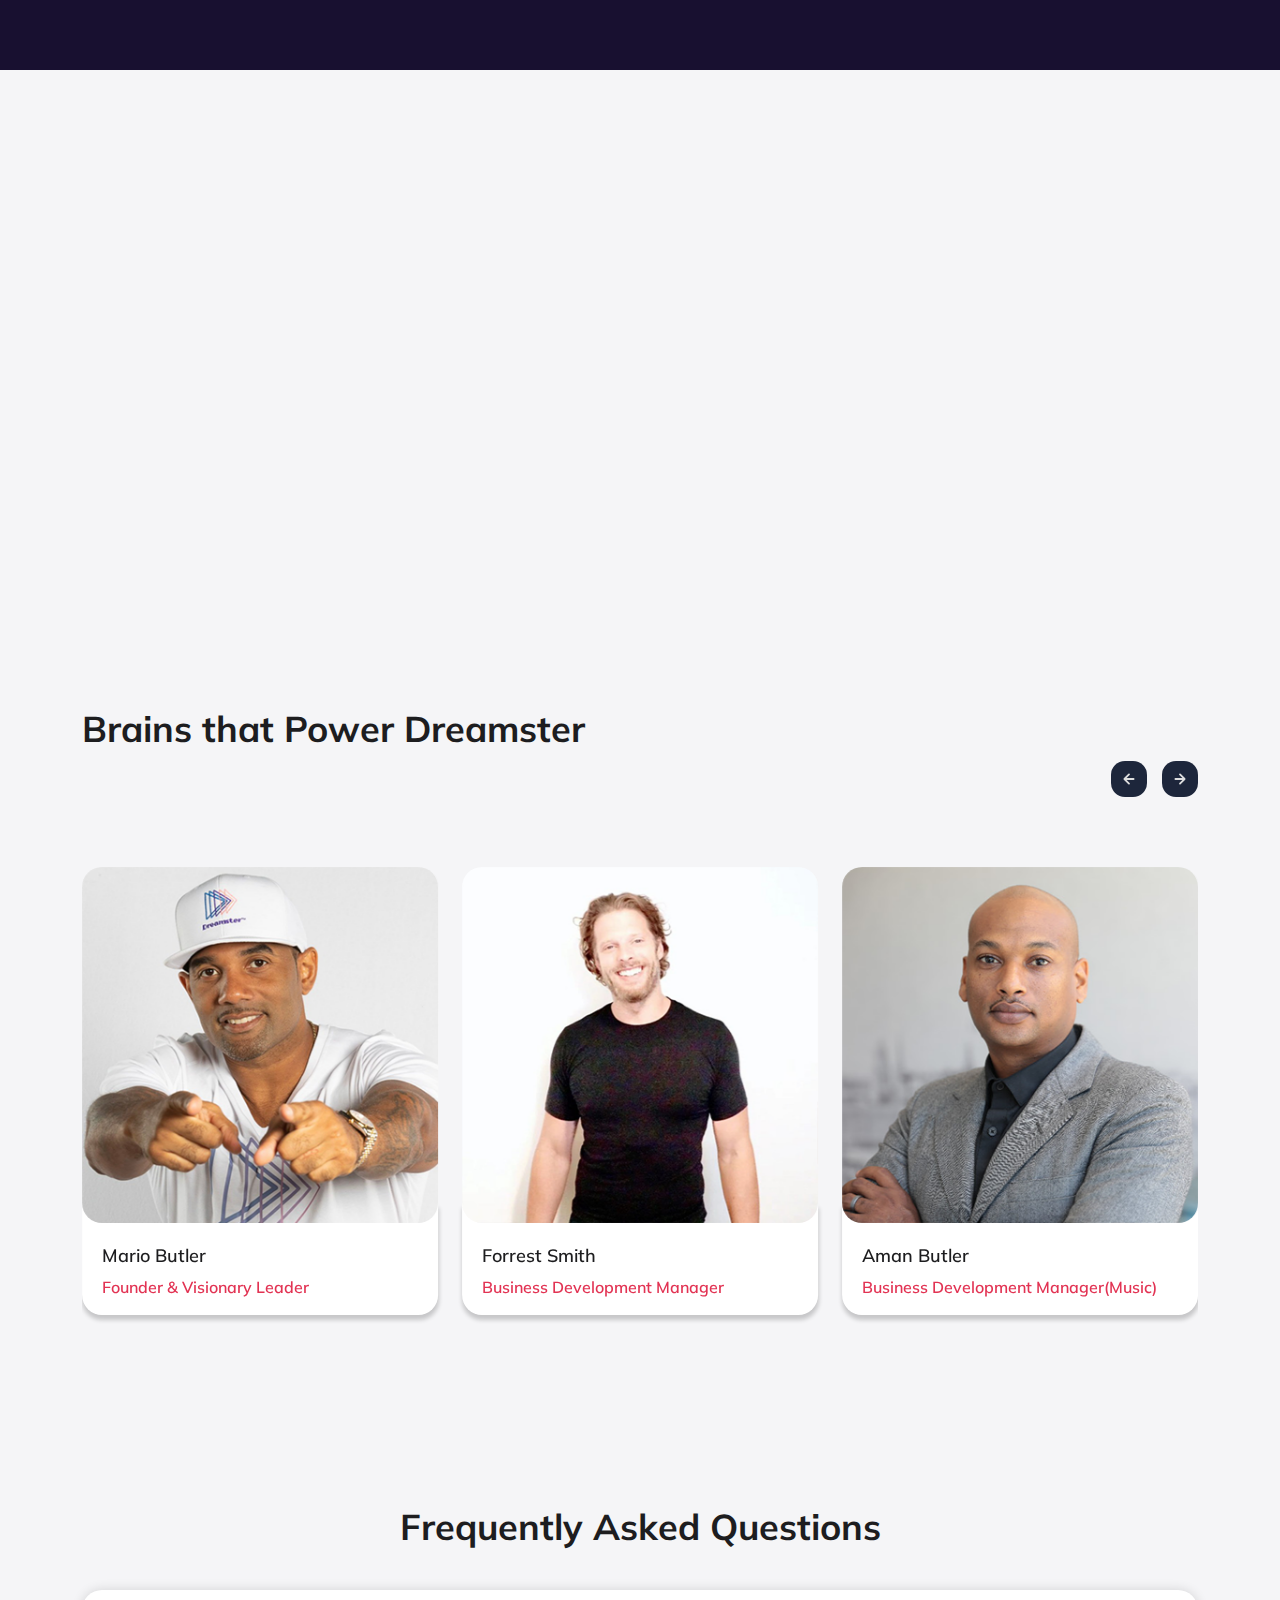
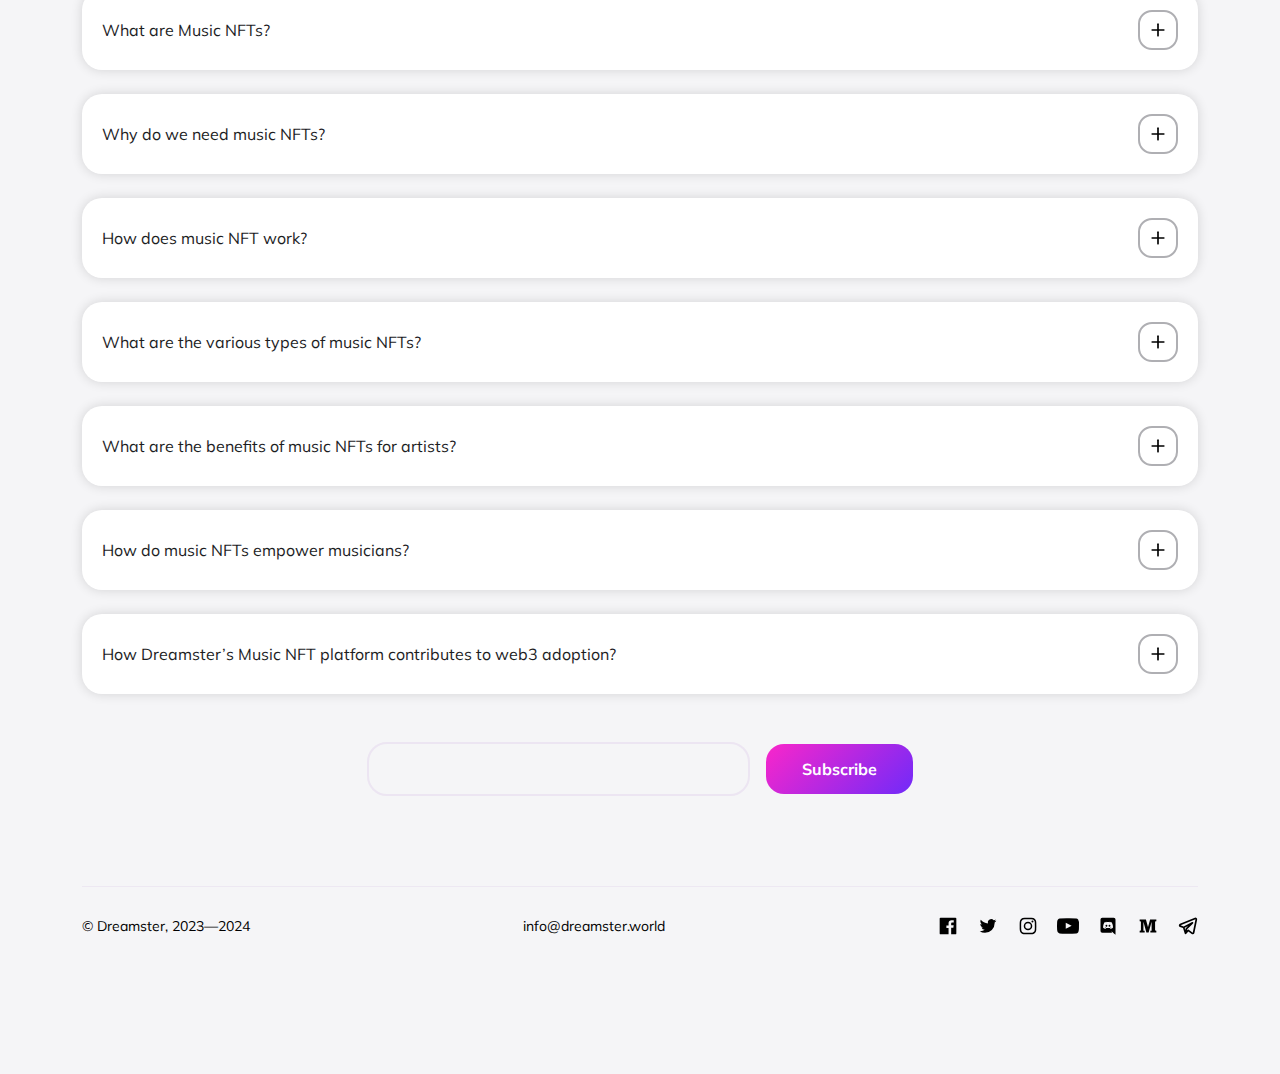
==== commit 10bf50ea: "Add files via upload" ====
--- a/index.html
+++ b/index.html
@@ -84,7 +84,7 @@
 
               <!-- logo -->
               <a href="https://dreamster.world/" class="header__logo">
-                <img src="img/our_logo.png" alt="" />
+                <img src="img/dlogo.svg" alt="" />
               </a>
               <!-- end logo -->
 
@@ -196,7 +196,7 @@
     <section class="hero" id="hero">
       <div class="container">
         <div class="row">
-          <div class="col-12">
+          <!-- <div class="col-12">
             <div class="text-center">
               <div data-aos="zoom-out" data-aos-duration="1000">
                 <img
@@ -219,6 +219,45 @@
                 >
               </div>
             </div>
+          </div> -->
+          <div class="col-12">
+            <!-- hero content (left) -->
+            <div class="hero__content hero__content--left" data-aos="zoom-out">
+              <video
+                muted
+                loop
+                autoplay
+                width="100%"
+                height="auto"
+                class="full-image"
+              >
+                <source src="img/finalvideo.m4v" type="video/mp4" />
+              </video>
+              <!-- <span class="hero__tagline">Dreamster</span> -->
+              <h1 class="hero__title">
+                Socialize, Create, Buy, Sell, Swap NFTs and Crypto
+              </h1>
+              <p class="hero__text">
+                “A decentralized social media platform for you to build a
+                following, like others content, create, buy, sell NFTs and
+                Cryptocurrency.”
+              </p>
+              <div class="hero__btns hero__btns--left">
+                <a href="https://dreamster.gitbook.io/docs/" class="hero__btn"
+                  ><span>Whitepaper</span></a
+                >
+                <a
+                  href="https://dreamster.market/"
+                  class="hero__btn hero__btn--nephrite"
+                  ><span>Explore</span></a
+                >
+              </div>
+
+              <!-- bg animation -->
+
+              <!-- end bg animation -->
+            </div>
+            <!-- end hero content -->
           </div>
           <div class="col-12 mt-5">
             <div class="music_mobile">
@@ -268,83 +307,6 @@
       </div>
     </section>
 
-    <!-- hero -->
-    <section class="hero" id="hero">
-      <div class="container">
-        <div class="row">
-          <div class="col-12">
-            <!-- hero content (left) -->
-            <div class="hero__content hero__content--left" data-aos="zoom-out">
-              <video
-                muted
-                loop
-                autoplay
-                width="100%"
-                height="auto"
-                class="full-image"
-              >
-                <source src="img/finalvideo.m4v" type="video/mp4" />
-              </video>
-              <!-- <span class="hero__tagline">Dreamster</span> -->
-              <h1 class="hero__title">
-                Socialize, Create, Buy, Sell, Swap NFTs and Crypto
-              </h1>
-              <p class="hero__text">
-                “A decentralized social media platform for you to build a
-                following, like others content, create, buy, sell NFTs and
-                Cryptocurrency.”
-              </p>
-              <div class="hero__btns hero__btns--left">
-                <a href="https://dreamster.gitbook.io/docs/" class="hero__btn"
-                  ><span>Whitepaper</span></a
-                >
-                <a
-                  href="https://dreamster.market/"
-                  class="hero__btn hero__btn--nephrite"
-                  ><span>Explore</span></a
-                >
-              </div>
-
-              <!-- bg animation -->
-
-              <!-- end bg animation -->
-
-              <!-- game -->
-              <div class="game game--hero">
-                <div class="game__head">
-                  <div class="text-center">
-                    <h3 class="">
-                      <a class="text-dark fw-bold fs-4"
-                        >Participate in Dreamster Token “Dster” Early Presale @
-                        $0.10 cents whitelist is now open
-                      </a>
-                    </h3>
-                    <!-- <p class="text-dark">Starts in</p> -->
-                  </div>
-                </div>
-
-                <!-- <div class="count mt-3 text-center" style="z-index: 2">
-                  <div id="timer"></div>
-                </div> -->
-
-                <div class="hero__btns hero__btns--left" data-aos="zoom-in">
-                  <a
-                    href="https://forms.gle/ghUuHo9NNEmxkgwq6"
-                    target="_blank"
-                    class="hero__btn"
-                    ><span>Join The Whitelist</span></a
-                  >
-                </div>
-              </div>
-              <!-- end game -->
-            </div>
-            <!-- end hero content -->
-          </div>
-        </div>
-      </div>
-    </section>
-    <!-- end hero -->
-
     <div class="section mt-5">
       <div class="container">
         <div class="row" data-aos="fade-up">
@@ -363,6 +325,30 @@
                   wallet and see what reward you are eligible for.
                 </p>
               </div>
+
+              <!-- <div class="game game--hero">
+                <div class="game__head">
+                  <div class="text-center">
+                    <h3 class="">
+                      <a class="text-dark fw-bold fs-4"
+                        >Participate in Dreamster Token “Dster” Early Presale @
+                        $0.10 cents whitelist is now open
+                      </a>
+                    </h3>
+
+                  </div>
+                </div>
+
+
+                <div class="hero__btns hero__btns--left" data-aos="zoom-in">
+                  <a
+                    href="https://forms.gle/ghUuHo9NNEmxkgwq6"
+                    target="_blank"
+                    class="hero__btn"
+                    ><span>Join The Whitelist</span></a
+                  >
+                </div>
+              </div> -->
 
               <div
                 class="hero__btns hero__btns--left"
@@ -462,7 +448,7 @@
                       </div>
                     </div>
                   </li>
-                  <li class="splide__slide">
+                  <!-- <li class="splide__slide">
                     <div class="parent">
                       <div class="card card3">
                         <div class="content-box">
@@ -483,8 +469,8 @@
                         </div>
                       </div>
                     </div>
-                  </li>
-                  <li class="splide__slide">
+                  </li> -->
+                  <!-- <li class="splide__slide">
                     <div class="parent">
                       <div class="card">
                         <div class="content-box">
@@ -505,8 +491,8 @@
                         </div>
                       </div>
                     </div>
-                  </li>
-                  <li class="splide__slide">
+                  </li> -->
+                  <!-- <li class="splide__slide">
                     <div class="parent">
                       <div class="card">
                         <div class="content-box">
@@ -529,7 +515,7 @@
                         </div>
                       </div>
                     </div>
-                  </li>
+                  </li> -->
                   <li class="splide__slide">
                     <div class="parent">
                       <div class="card">
@@ -1648,7 +1634,7 @@
                       aria-expanded="false"
                       aria-controls="collapse1"
                     >
-                      What is Dreamster?
+                      What are Music NFTs?
                       <span>
                         <svg
                           xmlns="http://www.w3.org/2000/svg"
@@ -1671,12 +1657,12 @@
                       data-bs-parent="#accordion"
                     >
                       <p>
-                        Dreamster is a web3 initiative, a comprehensive platform
-                        that tries to benefit crypto lovers with a series of
-                        innovations. We have a social NFT platform, metaverse
-                        platform, wallet, crypto exchange, and a native token
-                        called $DSTER to support the operations of the
-                        ecosystem.
+                        Music NFTs are unique digital assets that represent
+                        ownership or proof of authenticity for a specific piece
+                        of music or sound. Music NFTs enable musicians, artists,
+                        and creators to tokenize their work, allowing for direct
+                        ownership transfer, transparent royalty distribution,
+                        and new monetization opportunities in the digital realm.
                       </p>
                     </div>
                   </div>
@@ -1690,7 +1676,7 @@
                       aria-expanded="false"
                       aria-controls="collapse2"
                     >
-                      What is $DSTER?
+                      Why do we need music NFTs?
                       <span>
                         <svg
                           xmlns="http://www.w3.org/2000/svg"
@@ -1713,10 +1699,12 @@
                       data-bs-parent="#accordion"
                     >
                       <p>
-                        $DSTER is the indigenous token of the platform that
-                        offers splendid utilities and perks to its holders. It
-                        offers both real-world and digital-world utilities to
-                        the holders.
+                        Music NFTs revolutionize the music industry by
+                        empowering artists, fostering direct engagement with
+                        fans, ensuring fair compensation, creating new revenue
+                        opportunities, promoting innovation, and establishing a
+                        transparent and trustworthy ecosystem for the digital
+                        music market.
                       </p>
                     </div>
                   </div>
@@ -1730,7 +1718,7 @@
                       aria-expanded="false"
                       aria-controls="collapse3"
                     >
-                      What is $DSTER Airdrop? How does it work?
+                      How does music NFT work?
                       <span>
                         <svg
                           xmlns="http://www.w3.org/2000/svg"
@@ -1753,14 +1741,13 @@
                       data-bs-parent="#accordion"
                     >
                       <p>
-                        $DSTER Airdrop is an exclusive event organized by
-                        Dreamster team to incentivize the traders and active
-                        users of eminent NFT marketplaces, such as OpenSea,
-                        Rarible, Looksrare, and X2Y2. When users simply connect
-                        their wallet to the Dreamster website, we will verify
-                        their past transactions on the aforementioned platforms
-                        and reward them with $DSTER tokens depending on their
-                        transactions.
+                        Music NFTs function by utilizing blockchain technology
+                        to tokenize and authenticate music assets. Artists mint
+                        unique digital tokens that represent ownership and
+                        provenance of their music. These tokens can be bought,
+                        sold, and traded on NFT marketplaces, allowing artists
+                        to monetize their work and fans to collect and engage
+                        with exclusive music experiences.
                       </p>
                     </div>
                   </div>
@@ -1774,7 +1761,7 @@
                       aria-expanded="false"
                       aria-controls="collapse4"
                     >
-                      What is TGE- token generation event ?
+                      What are the various types of music NFTs?
                       <span>
                         <svg
                           xmlns="http://www.w3.org/2000/svg"
@@ -1797,12 +1784,9 @@
                       data-bs-parent="#accordion"
                     >
                       <p>
-                        A Token Generation Event (TGE) is a business and
-                        technical act of limited duration that involves the
-                        technical generation of the token in a blockchain-based
-                        network, and its launch to the market, normally in the
-                        form of a public sale, private sale, or initial coin
-                        offering (ICO).
+                        The various types of Music NFTs include single tracks,
+                        albums or collections, exclusive content, remixes and
+                        collaborations, limited editions, and royalty tokens.
                       </p>
                     </div>
                   </div>
@@ -1815,7 +1799,7 @@
                       aria-expanded="false"
                       aria-controls="collapse5"
                     >
-                      What is Dreamster’s Social NFT platform?
+                      What are the benefits of music NFTs for artists?
                       <span>
                         <svg
                           xmlns="http://www.w3.org/2000/svg"
@@ -1838,13 +1822,99 @@
                       data-bs-parent="#accordion"
                     >
                       <p>
-                        Unlike normal marketplaces, our Social NFT platform
-                        combines the power of both NFT marketplace and social
-                        media to give users a whole new experience. They can
-                        create their own community for their NFT collections and
-                        manage it like real-time social media. The platform
-                        allows minting, buying, selling, trading, and all other
-                        functionalities of a marketplace.
+                        Dreamster’s Web3 music NFT streaming platform outsmarts
+                        traditional music streaming platforms with the following
+                        advantages.
+                      </p>
+                      <ul>
+                        <li>Music as Digital Collectibles</li>
+                        <li>Fair and Transparent Compensation</li>
+                        <li>Intermediate-Less Platform</li>
+                        <li>Artist Control</li>
+                        <li>Direct Fan Engagement</li>
+                        <li>Gmail Sign-Up for NFTs</li>
+                      </ul>
+                    </div>
+                  </div>
+                  <div class="accordion__card">
+                    <button
+                      class="collapsed"
+                      type="button"
+                      data-bs-toggle="collapse"
+                      data-bs-target="#collapse6"
+                      aria-expanded="false"
+                      aria-controls="collapse6"
+                    >
+                      How do music NFTs empower musicians?
+                      <span>
+                        <svg
+                          xmlns="http://www.w3.org/2000/svg"
+                          viewBox="0 0 24 24"
+                        >
+                          <path d="M19,11H5a1,1,0,0,0,0,2H19a1,1,0,0,0,0-2Z" />
+                        </svg>
+                        <svg
+                          xmlns="http://www.w3.org/2000/svg"
+                          viewBox="0 0 24 24"
+                        >
+                          <path d="M19,11H5a1,1,0,0,0,0,2H19a1,1,0,0,0,0-2Z" />
+                        </svg>
+                      </span>
+                    </button>
+
+                    <div
+                      id="collapse6"
+                      class="collapse"
+                      data-bs-parent="#accordion"
+                    >
+                      <p>
+                        NFTs empower musicians by revolutionizing how they
+                        create, distribute, and monetize their music. Through
+                        NFTs, musicians gain ownership control, establish
+                        scarcity and value, and create unique experiences for
+                        their fans.
+                      </p>
+                    </div>
+                  </div>
+                  <div class="accordion__card">
+                    <button
+                      class="collapsed"
+                      type="button"
+                      data-bs-toggle="collapse"
+                      data-bs-target="#collapse7"
+                      aria-expanded="false"
+                      aria-controls="collapse7"
+                    >
+                      How Dreamster’s Music NFT platform contributes to web3
+                      adoption?
+                      <span>
+                        <svg
+                          xmlns="http://www.w3.org/2000/svg"
+                          viewBox="0 0 24 24"
+                        >
+                          <path d="M19,11H5a1,1,0,0,0,0,2H19a1,1,0,0,0,0-2Z" />
+                        </svg>
+                        <svg
+                          xmlns="http://www.w3.org/2000/svg"
+                          viewBox="0 0 24 24"
+                        >
+                          <path d="M19,11H5a1,1,0,0,0,0,2H19a1,1,0,0,0,0-2Z" />
+                        </svg>
+                      </span>
+                    </button>
+
+                    <div
+                      id="collapse7"
+                      class="collapse"
+                      data-bs-parent="#accordion"
+                    >
+                      <p>
+                        We contribute to the Web3 revolution by bridging the gap
+                        between Web2 and Web3. we offer the convenience of Gmail
+                        sign-up, allowing users to easily create an account
+                        using their existing Gmail credentials. By integrating
+                        with Gmail, we streamline the registration process,
+                        saving users time and effort.
                       </p>
                     </div>
                   </div>
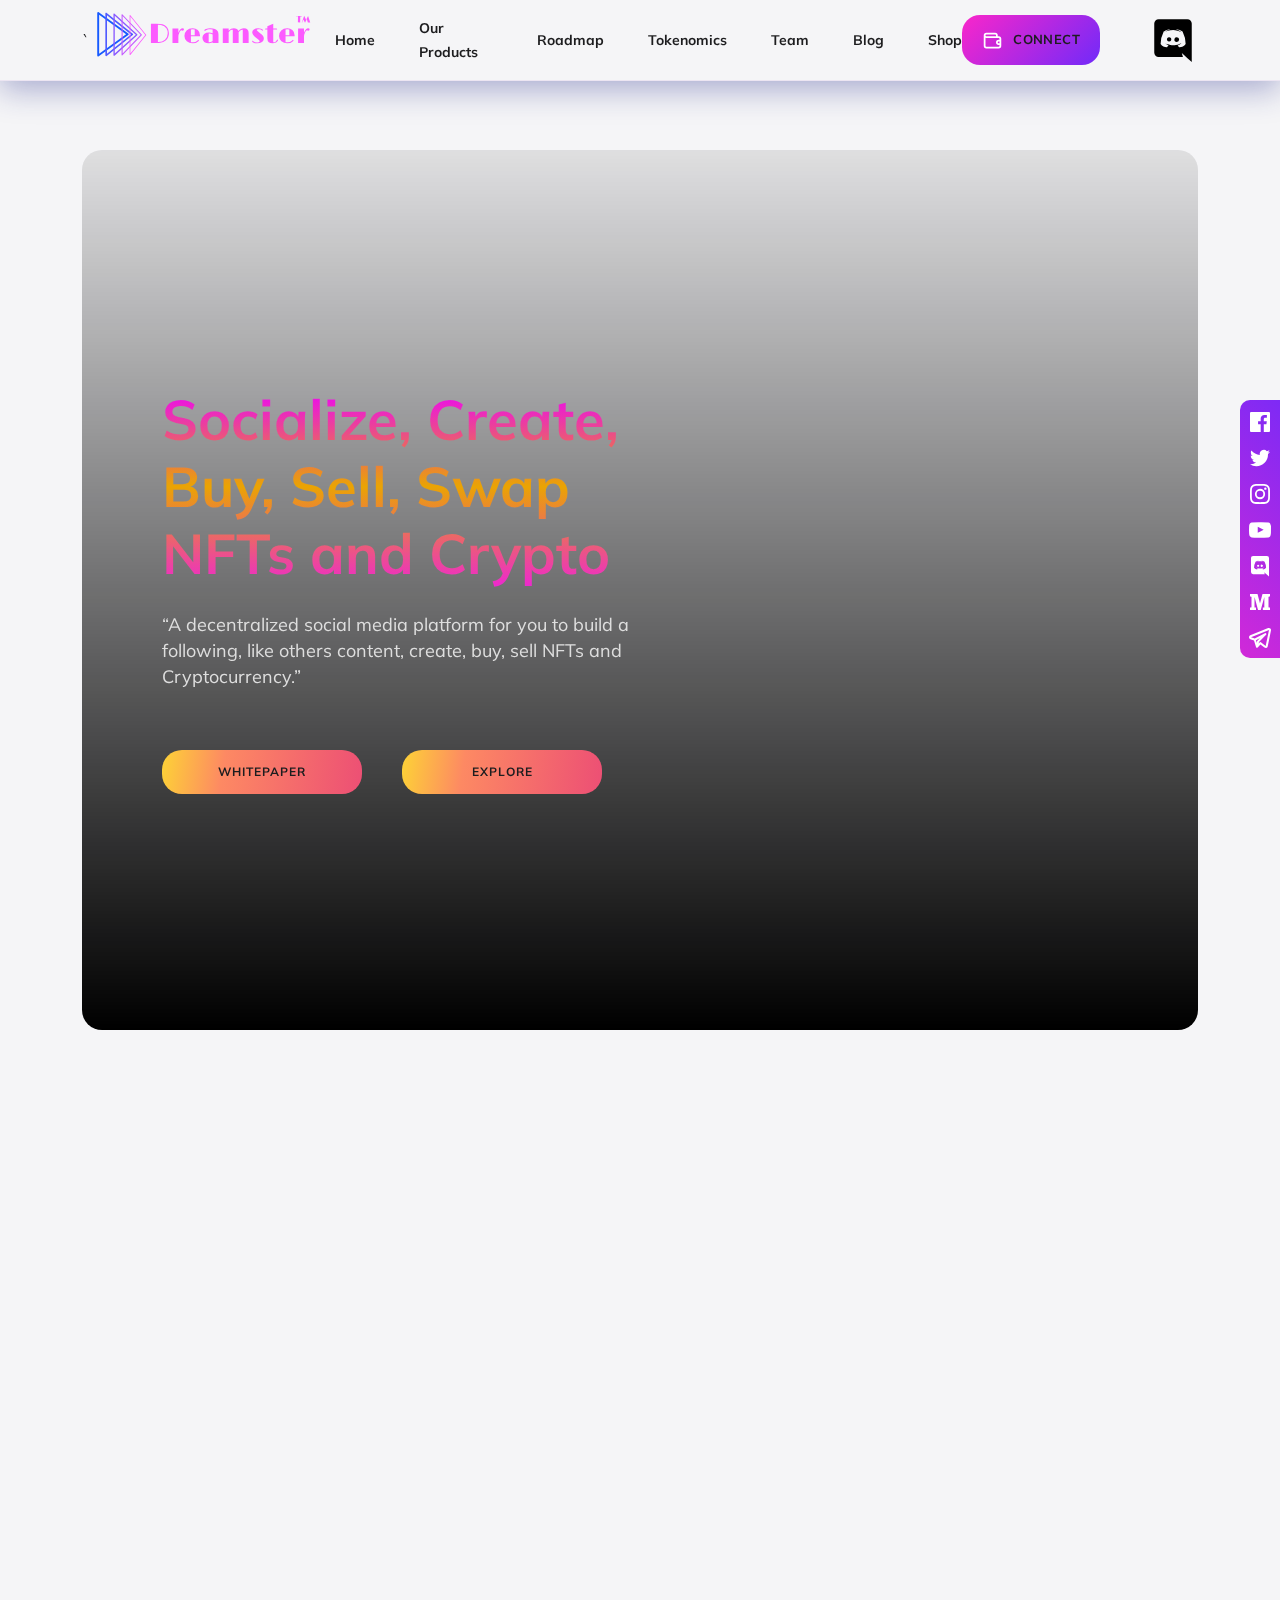
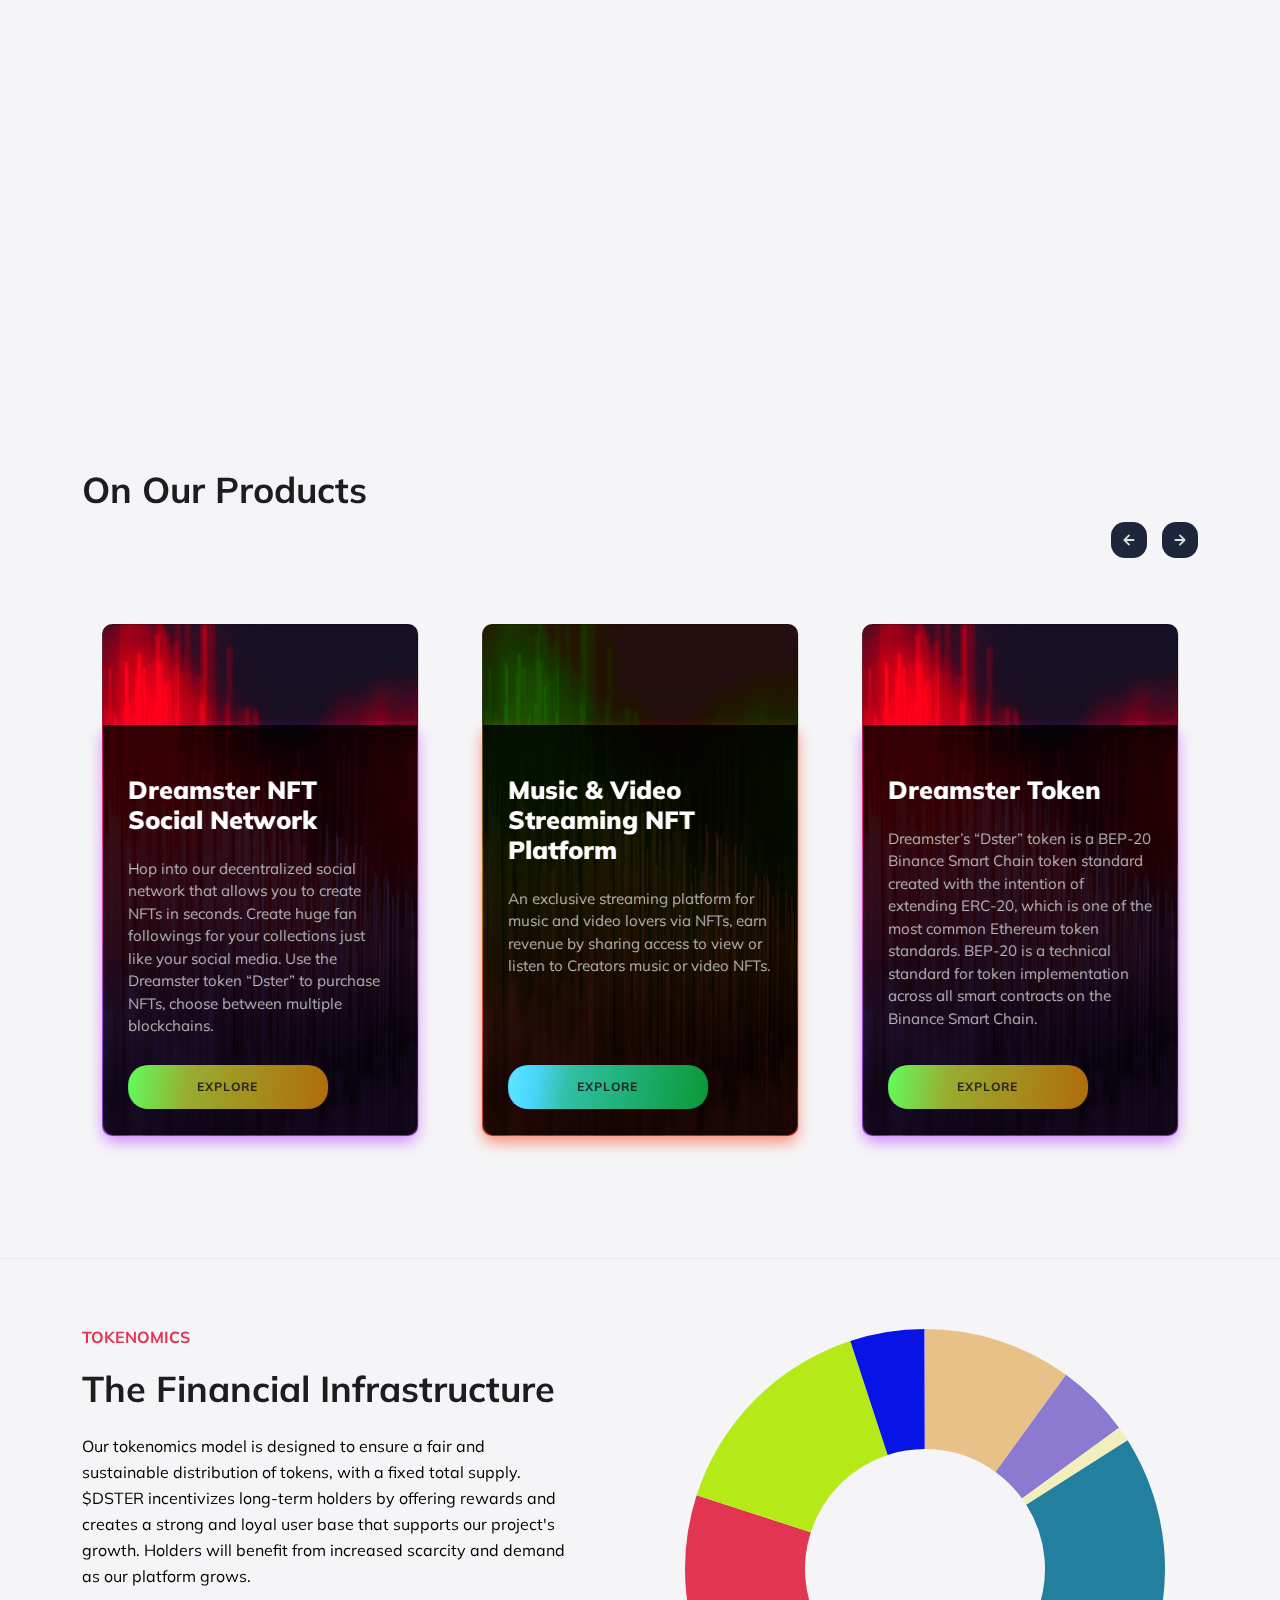
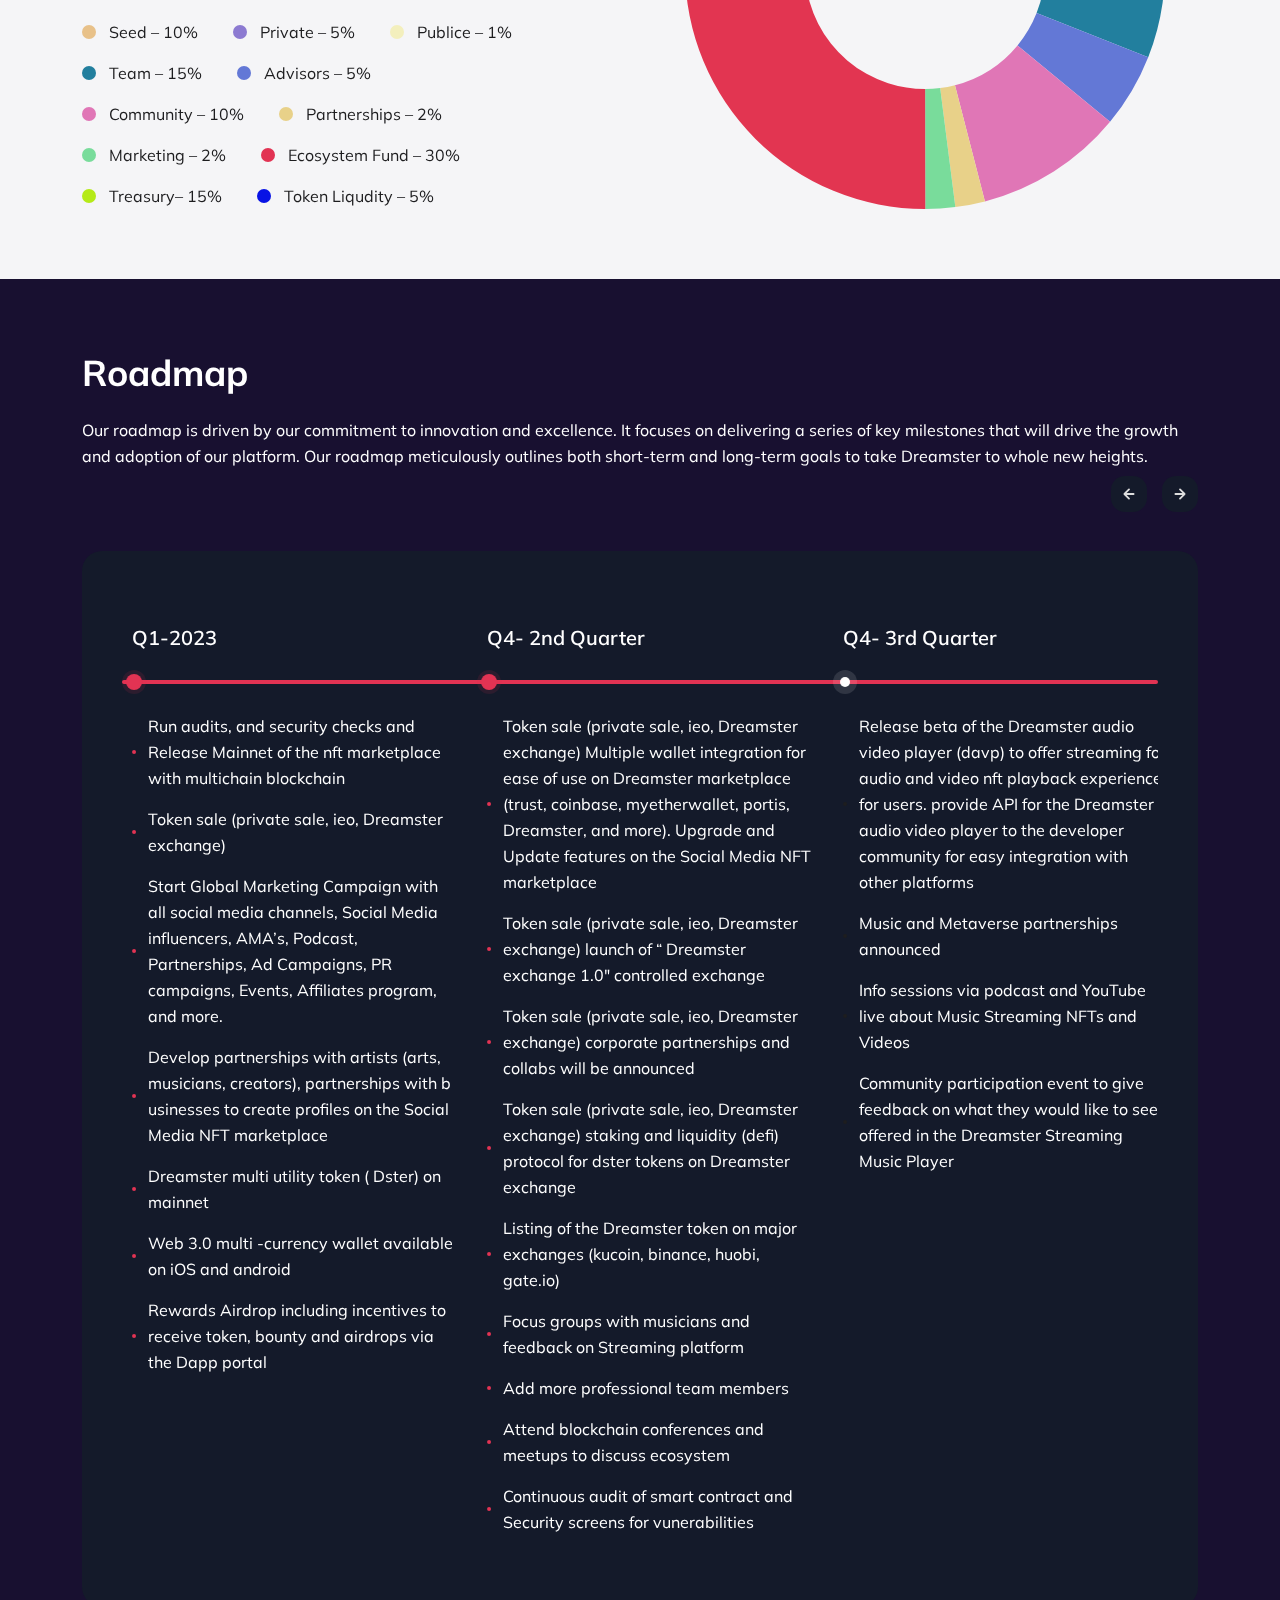
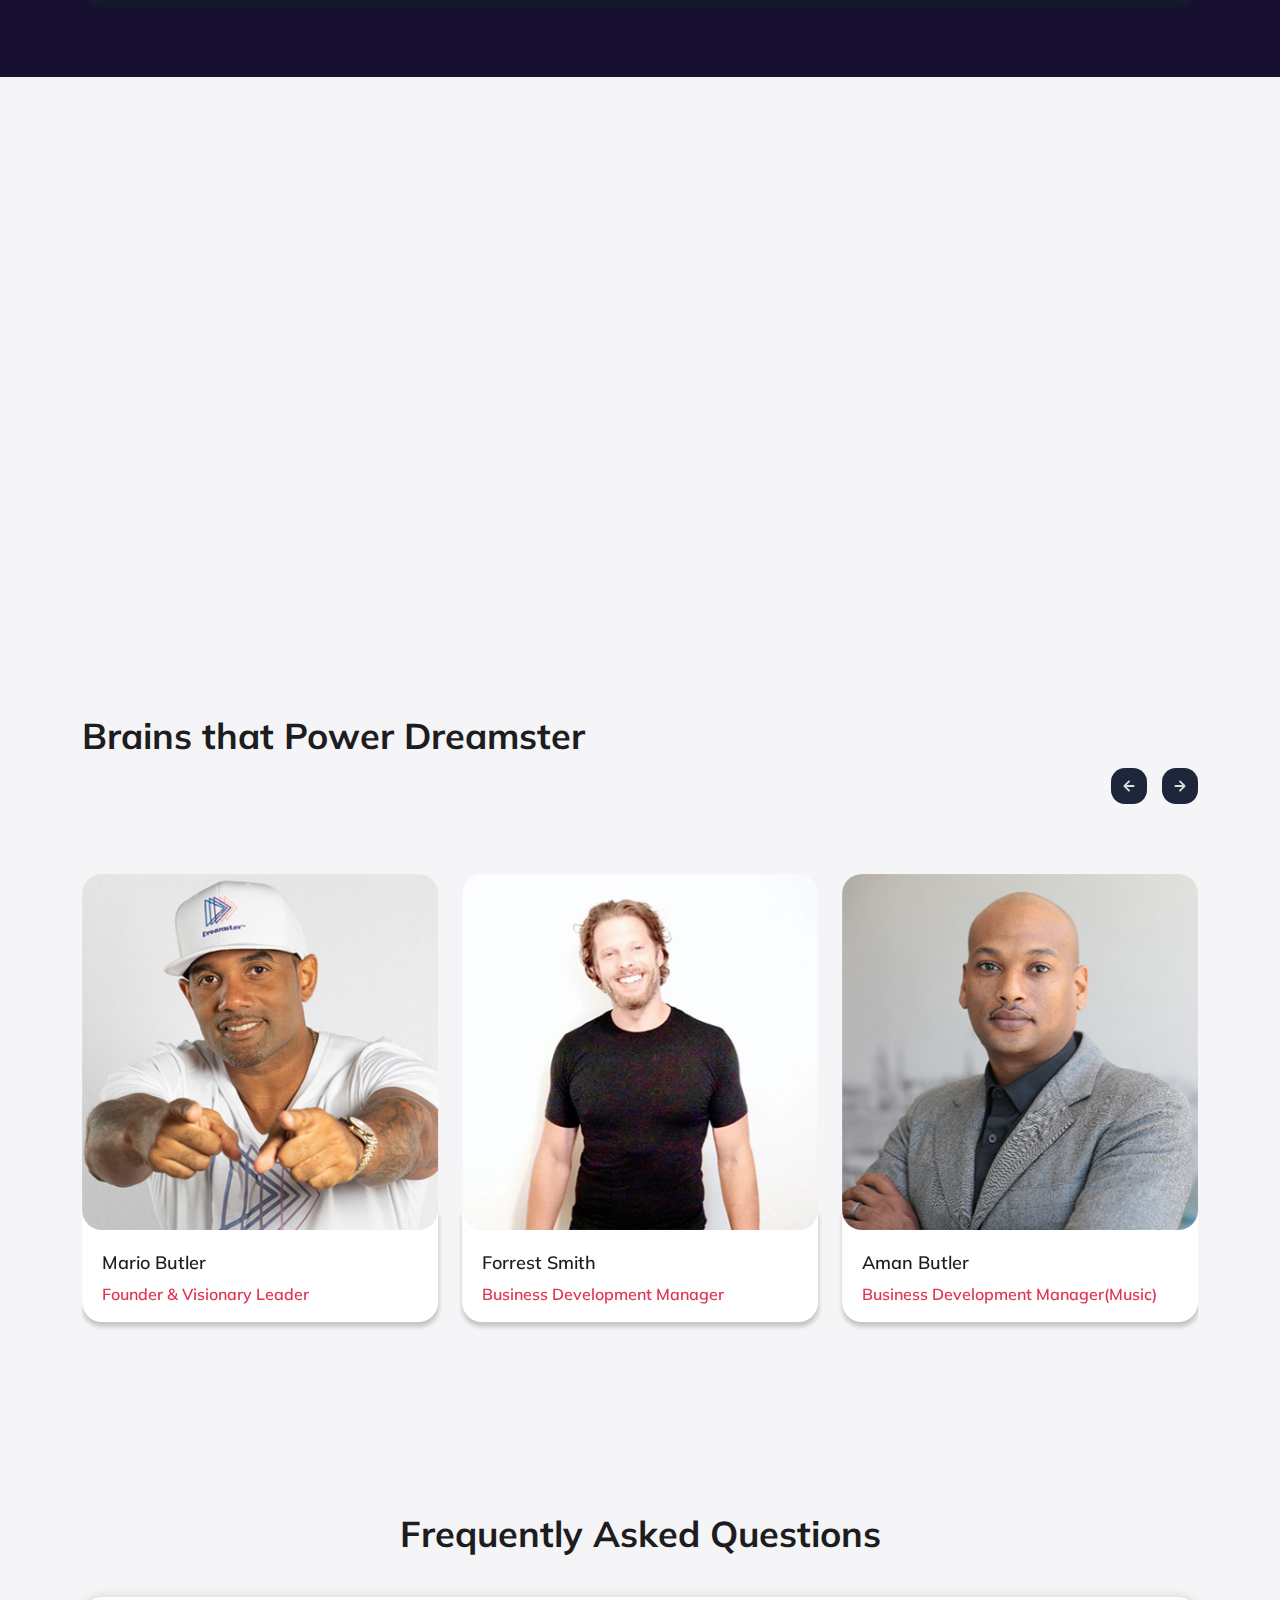
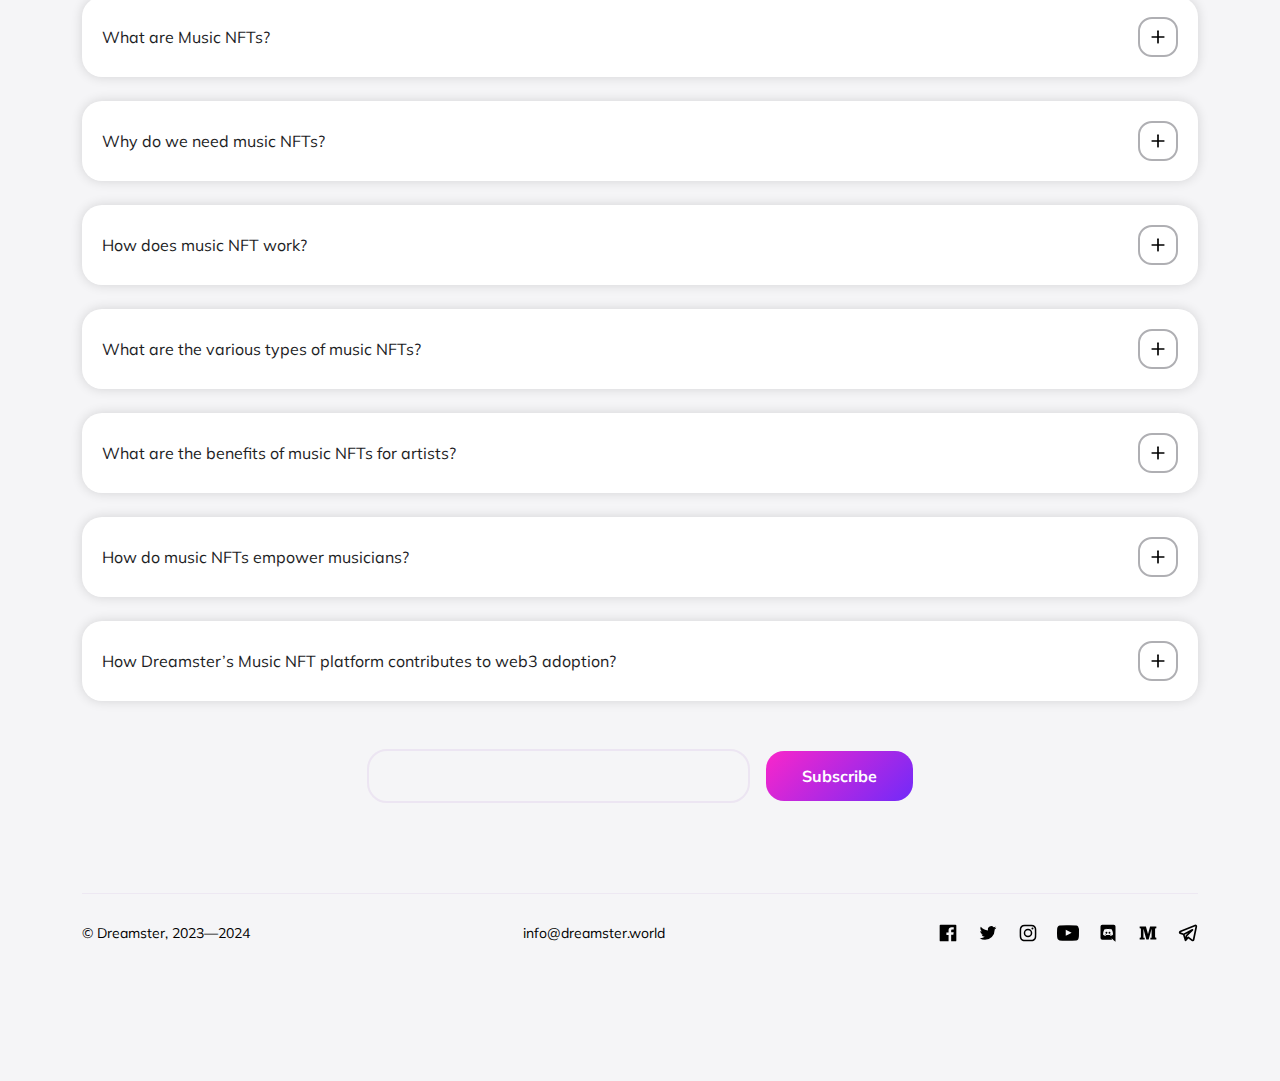
==== commit 53001fdd: "Add files via upload" ====
--- a/index.html
+++ b/index.html
@@ -646,19 +646,35 @@
                       <h3 class="roadmap__title">Q1-2023</h3>
                       <ul class="roadmap__list">
                         <ul>
-                          <li>Run audits and security checks</li>
-                          <li>Release Mainnet of the NFT marketplace</li>
-                          <li>Multichain compatibility for NFT Marketplace</li>
                           <li>
-                            Token sale (Private sale, IEO, Dreamster exchange)
+                            Run audits, and security checks and Release Mainnet
+                            of the nft marketplace with multichain blockchain
                           </li>
-                          <li>Start Global Marketing Campaign</li>
                           <li>
-                            Develop partnerships with artists and businesses
+                            Token sale (private sale, ieo, Dreamster exchange)
                           </li>
-                          <li>$DSTER on mainnet</li>
-                          <li>Web3 multi-currency wallet on iOS and android</li>
-                          <li>Rewards Airdrop & Bounty via the Dapp portal</li>
+                          <li>
+                            Start Global Marketing Campaign with all social
+                            media channels, Social Media influencers, AMA’s,
+                            Podcast, Partnerships, Ad Campaigns, PR campaigns,
+                            Events, Affiliates program, and more.
+                          </li>
+                          <li>
+                            Develop partnerships with artists (arts, musicians,
+                            creators), partnerships with b usinesses to create
+                            profiles on the Social Media NFT marketplace
+                          </li>
+                          <li>
+                            Dreamster multi utility token ( Dster) on mainnet
+                          </li>
+                          <li>
+                            Web 3.0 multi -currency wallet available on iOS and
+                            android
+                          </li>
+                          <li>
+                            Rewards Airdrop including incentives to receive
+                            token, bounty and airdrops via the Dapp portal
+                          </li>
                         </ul>
                       </ul>
                     </div>
@@ -666,76 +682,95 @@
 
                   <li class="splide__slide">
                     <div class="roadmap roadmap--active">
-                      <h3 class="roadmap__title">Q2-2023</h3>
+                      <h3 class="roadmap__title">Q4- 2nd Quarter</h3>
                       <ul class="roadmap__list">
                         <li>
-                          Token sale (Private sale, IEO, Dreamster exchange)
+                          Token sale (private sale, ieo, Dreamster exchange)
+                          Multiple wallet integration for ease of use on
+                          Dreamster marketplace (trust, coinbase, myetherwallet,
+                          portis, Dreamster, and more). Upgrade and Update
+                          features on the Social Media NFT marketplace
                         </li>
                         <li>
-                          Multiple wallet integration (Trust, Coinbase,
-                          Myetherwallet, Portis, Dreamster, and more).
+                          Token sale (private sale, ieo, Dreamster exchange)
+                          launch of “ Dreamster exchange 1.0" controlled
+                          exchange
                         </li>
                         <li>
-                          Upgrade features on the Social Media NFT marketplace
+                          Token sale (private sale, ieo, Dreamster exchange)
+                          corporate partnerships and collabs will be announced
                         </li>
                         <li>
-                          Token sale (Private sale, IEO, Dreamster exchange)
-                        </li>
-                        <li>
-                          Dreamster exchange 1.0 controlled exchange launch
-                        </li>
-                        <li>
-                          Announcement of corporate partnerships and collabs
-                        </li>
-                        <li>
-                          Staking and liquidity (DeFi) protocol for $DSTER
-                          tokens
+                          Token sale (private sale, ieo, Dreamster exchange)
+                          staking and liquidity (defi) protocol for dster tokens
+                          on Dreamster exchange
                         </li>
                         <li>
                           Listing of the Dreamster token on major exchanges
-                          (Kucoin, Binance, Huobi, Gate.io)
+                          (kucoin, binance, huobi, gate.io)
                         </li>
                         <li>
-                          3D NFT protocol with augmented reality capabilities
+                          Focus groups with musicians and feedback on Streaming
+                          platform
                         </li>
-                        <li>Expand team members</li>
-                        <li>Attend blockchain conferences worldwide</li>
+                        <li>Add more professional team members</li>
                         <li>
-                          Continuous audit of smart contract for vulnerabilities
+                          Attend blockchain conferences and meetups to discuss
+                          ecosystem
+                        </li>
+                        <li>
+                          Continuous audit of smart contract and Security
+                          screens for vunerabilities
                         </li>
                       </ul>
                     </div>
                   </li>
                   <li class="splide__slide">
                     <div class="roadmap">
-                      <h3 class="roadmap__title">Q3-2023</h3>
+                      <h3 class="roadmap__title">Q4- 3rd Quarter</h3>
                       <ul class="roadmap__list">
                         <li>
-                          Dreamster Audio Video Player (DAVP) - Beta Release
+                          Release beta of the Dreamster audio video player
+                          (davp) to offer streaming for audio and video nft
+                          playback experience for users. provide API for the
+                          Dreamster audio video player to the developer
+                          community for easy integration with other platforms
+                        </li>
+                        <li>Music and Metaverse partnerships announced</li>
+                        <li>
+                          Info sessions via podcast and YouTube live about Music
+                          Streaming NFTs and Videos
                         </li>
                         <li>
-                          Dreamster world - Phase 1 development with Metaverse
+                          Community participation event to give feedback on what
+                          they would like to see offered in the Dreamster
+                          Streaming Music Player
                         </li>
-                        <li>Testing of AR/VR products for metaverse</li>
-                        <li>Announcement of Metaverse partnerships</li>
-                        <li>Info sessions via podcast and YouTube live</li>
-                        <li>Community participation event</li>
                       </ul>
                     </div>
                   </li>
                   <li class="splide__slide">
                     <div class="roadmap">
-                      <h3 class="roadmap__title">Q4-2023</h3>
+                      <h3 class="roadmap__title">Q4- 4th Quarter</h3>
                       <ul class="roadmap__list">
-                        <li>Align more strategic partnerships for growth</li>
                         <li>
-                          Create more educational tools around NFTs and
+                          Align more strategic Music partnerships for growth
+                        </li>
+                        <li>
+                          Create more educational tools around Music NFTs and
                           Cryptocurrency
                         </li>
                         <li>Review Roadmap and update for 2024</li>
-                        <li>Plan to add AI tools and functionalities</li>
                         <li>
-                          First live tutorial of “Dreamster world” in metaverse
+                          Plan to add artificial intelligence tools and
+                          functionalities
+                        </li>
+                        <li>
+                          Integrate Advanced Features on the Music Streaming
+                          player
+                        </li>
+                        <li>
+                          Celebration party in the metaverse with community
                         </li>
                       </ul>
                     </div>
--- a/css/main.css
+++ b/css/main.css
@@ -213,7 +213,7 @@
   pointer-events: none;
 }
 .header__logo img {
-  height: 50px;
+  height: 180px;
   width: auto;
 }
 .header__btn {
@@ -599,10 +599,10 @@
 .hero__slider-wrap:before {
   content: "";
   position: absolute;
-  top: 0;
+  /* top: 0; */
   left: 0;
   right: 0;
-  bottom: 0;
+  /* bottom: 0; */
   background: linear-gradient(
     180deg,
     rgba(29, 38, 59, 0.6) 0%,
@@ -855,7 +855,7 @@
     text-align: left;
   }
   .hero__title {
-    font-size: 80px;
+    font-size: 56px;
     line-height: 1.2;
   }
   .hero__btns {
@@ -1570,7 +1570,7 @@
 }
 @media (max-width: 568px) {
   .header__logo img {
-    height: 30px;
+    height: 130px;
     width: auto;
   }
 }
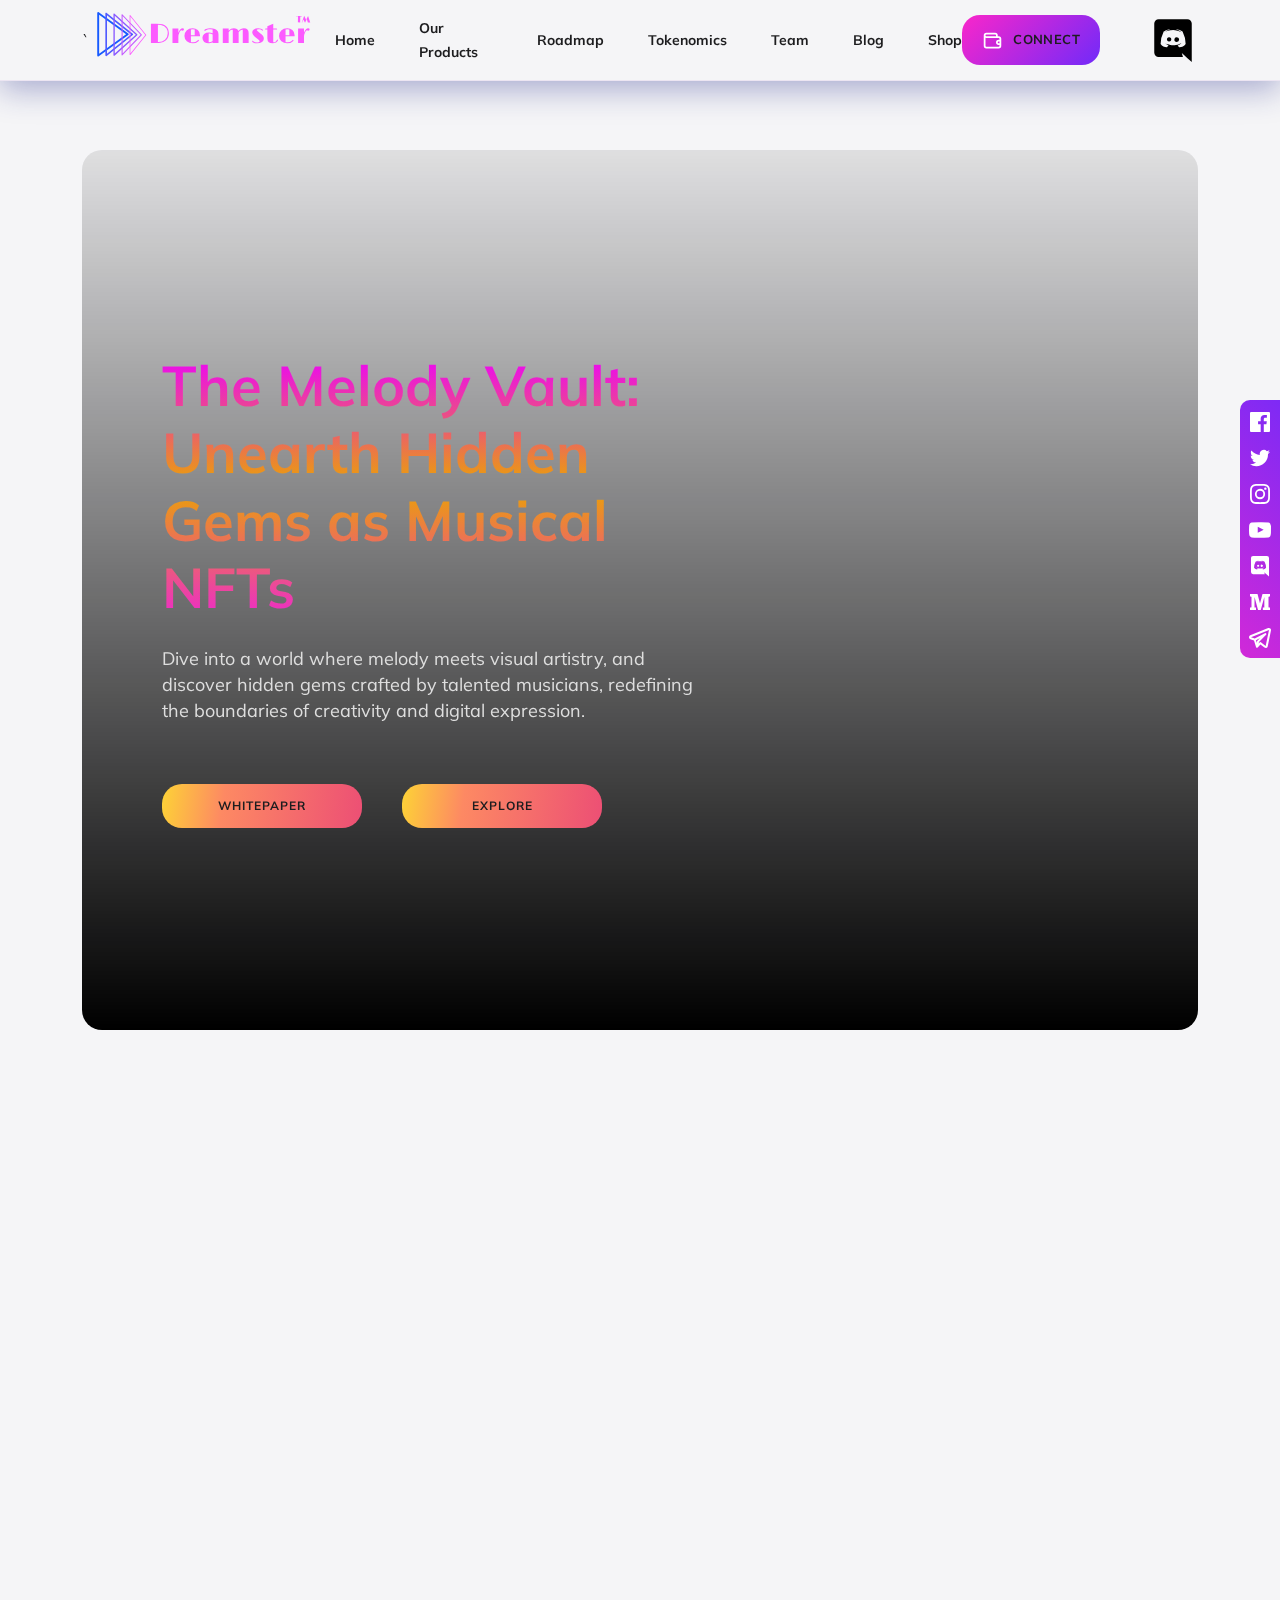
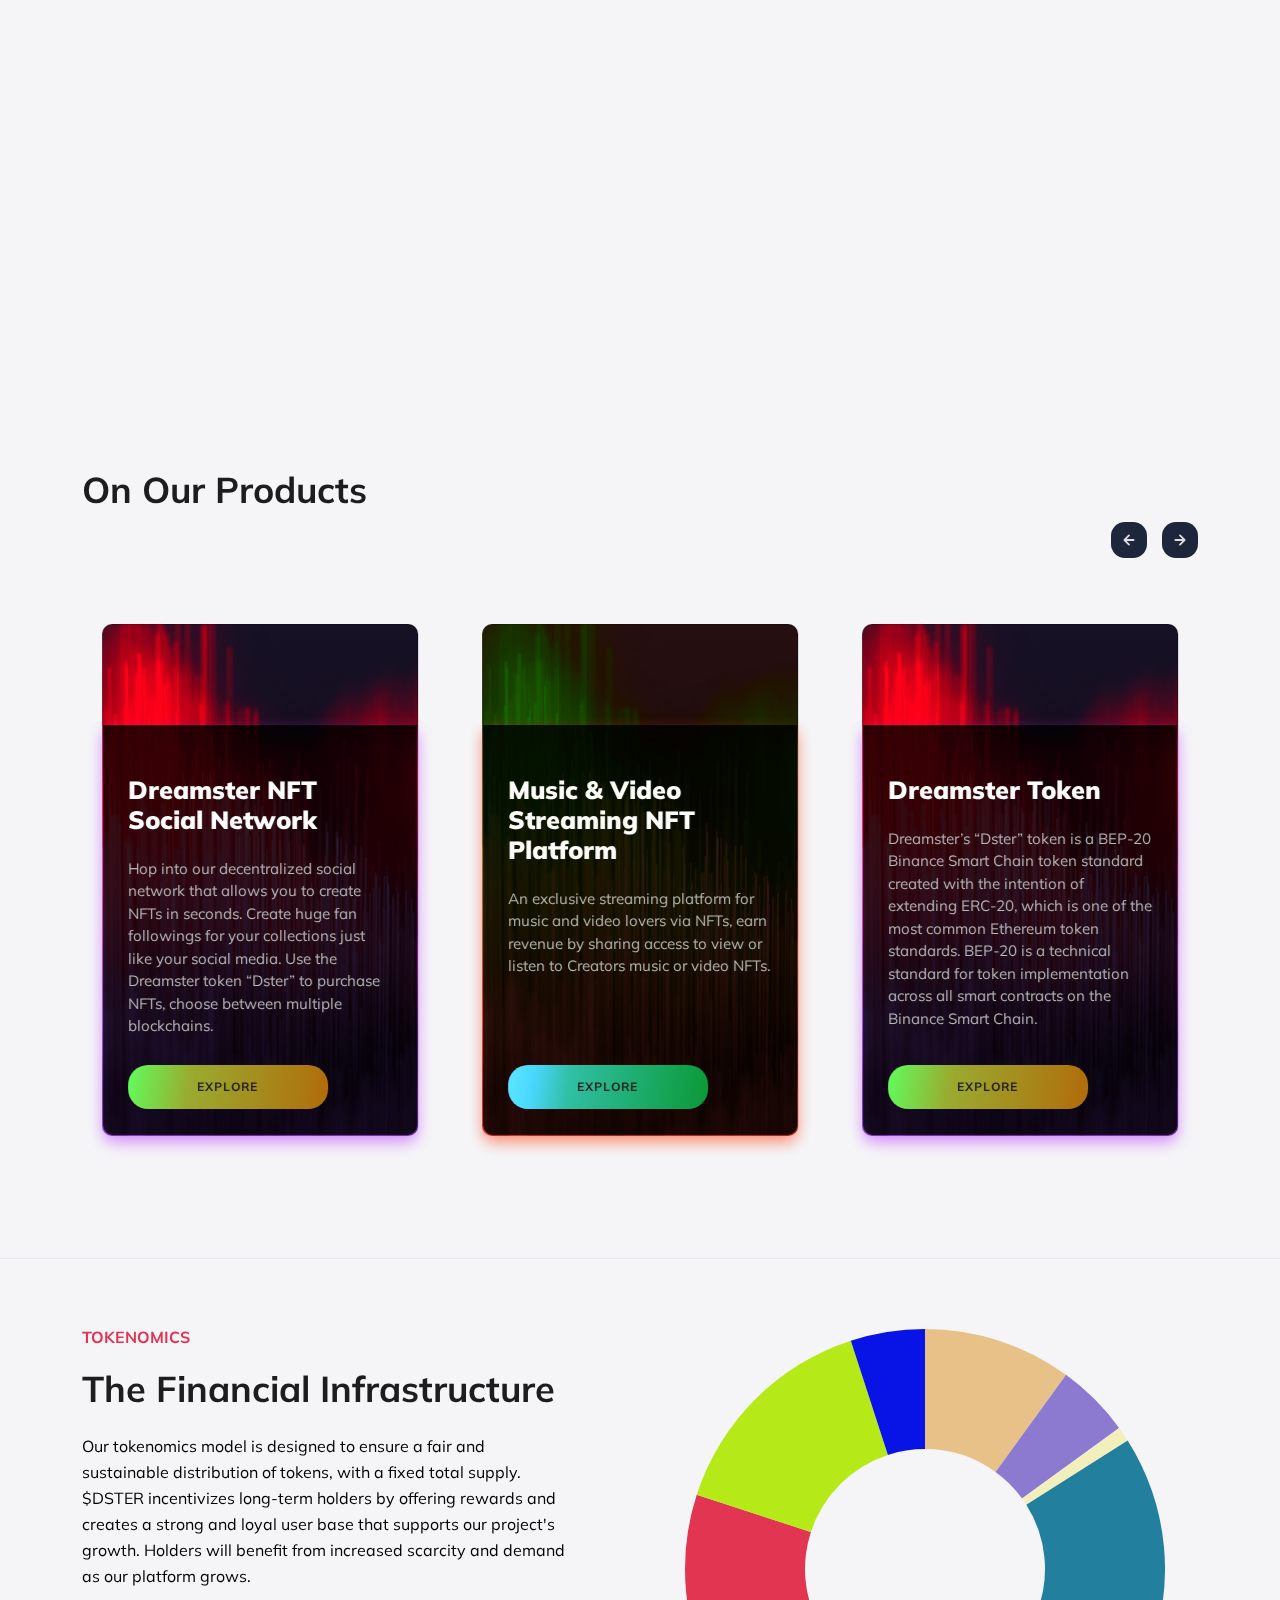
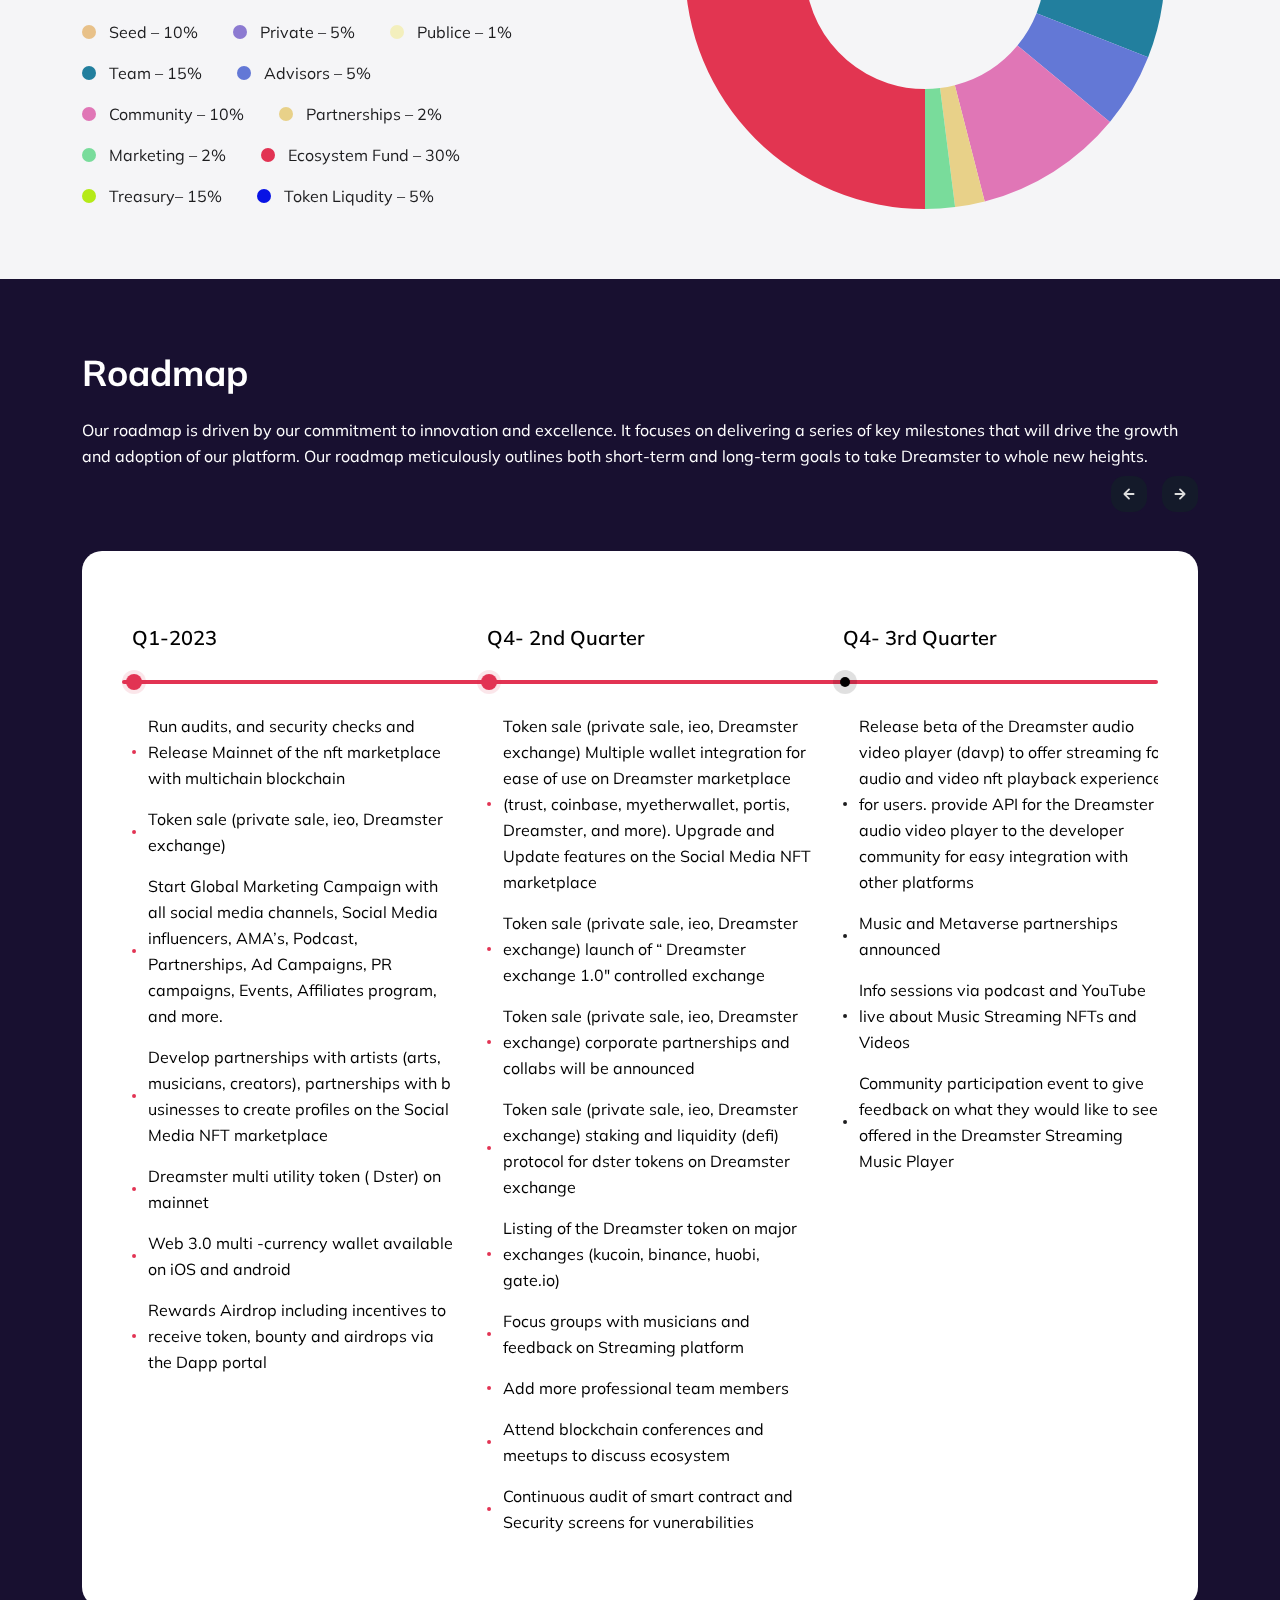
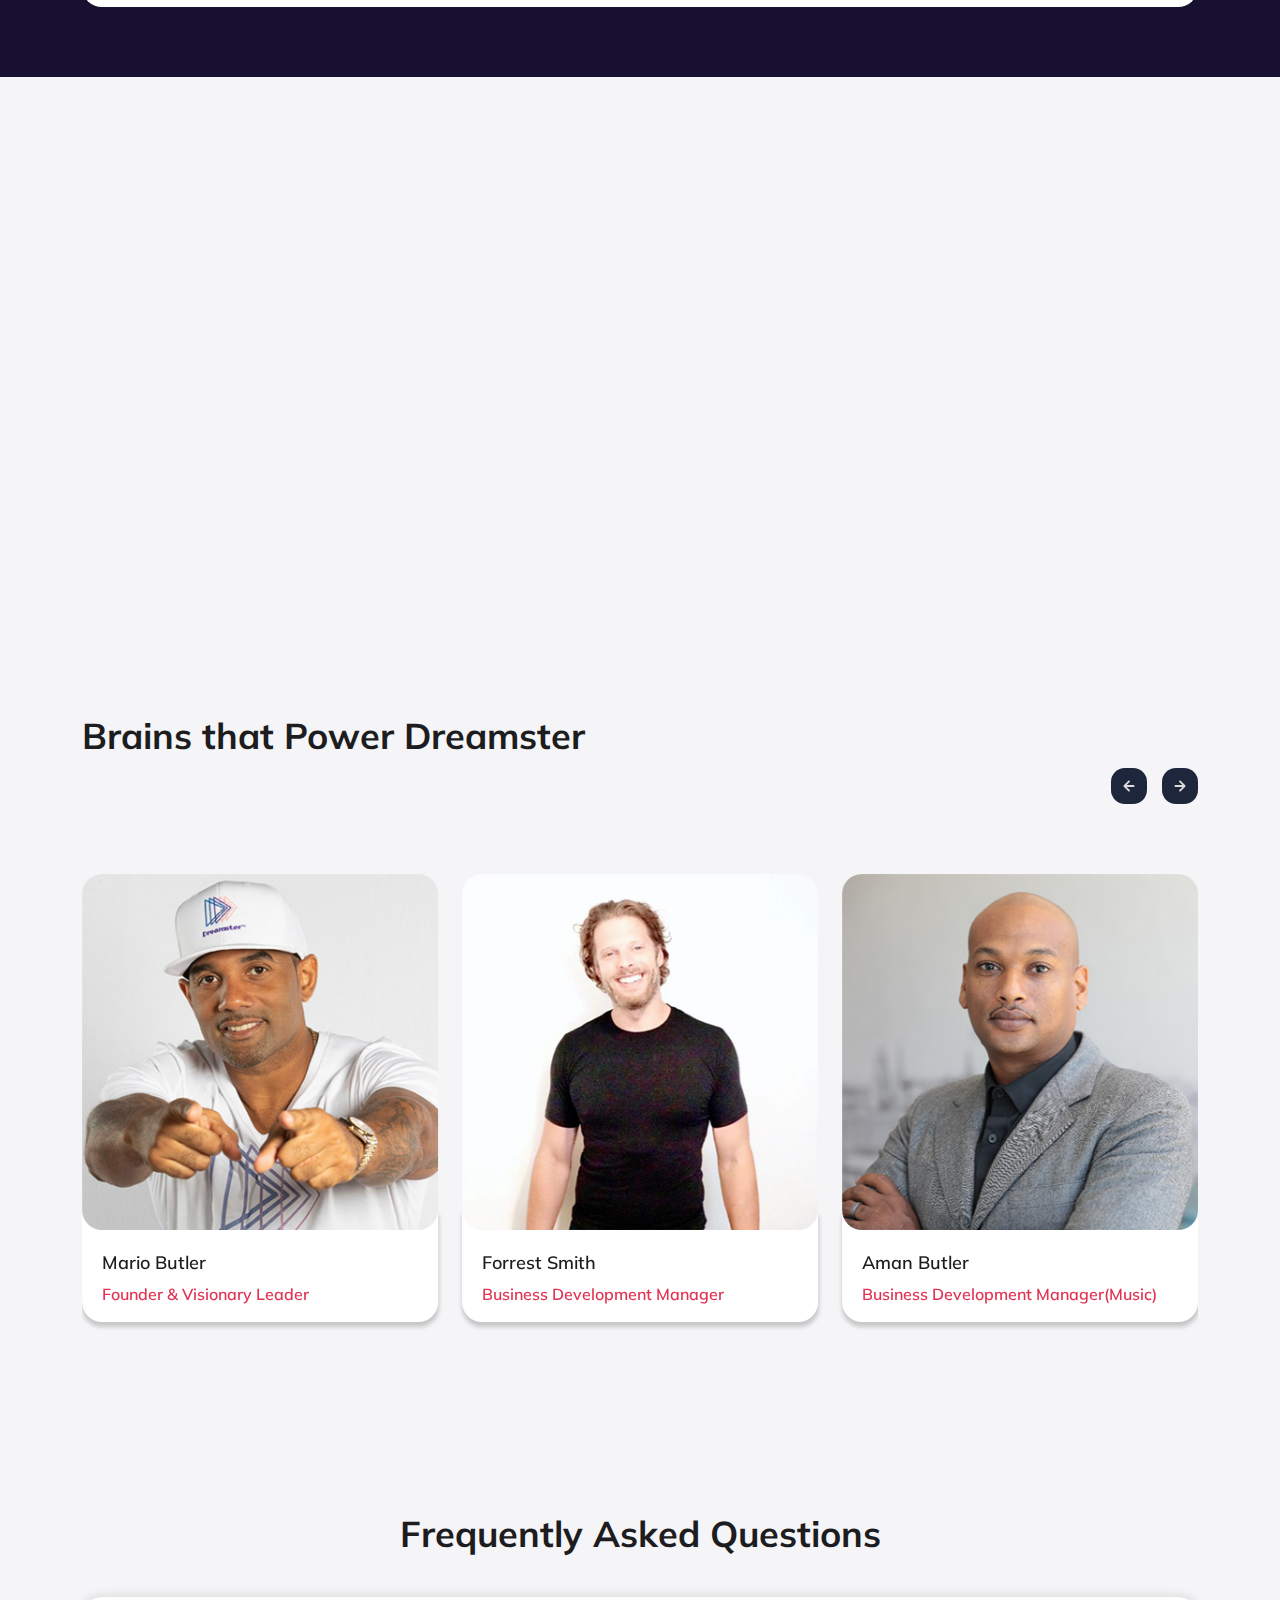
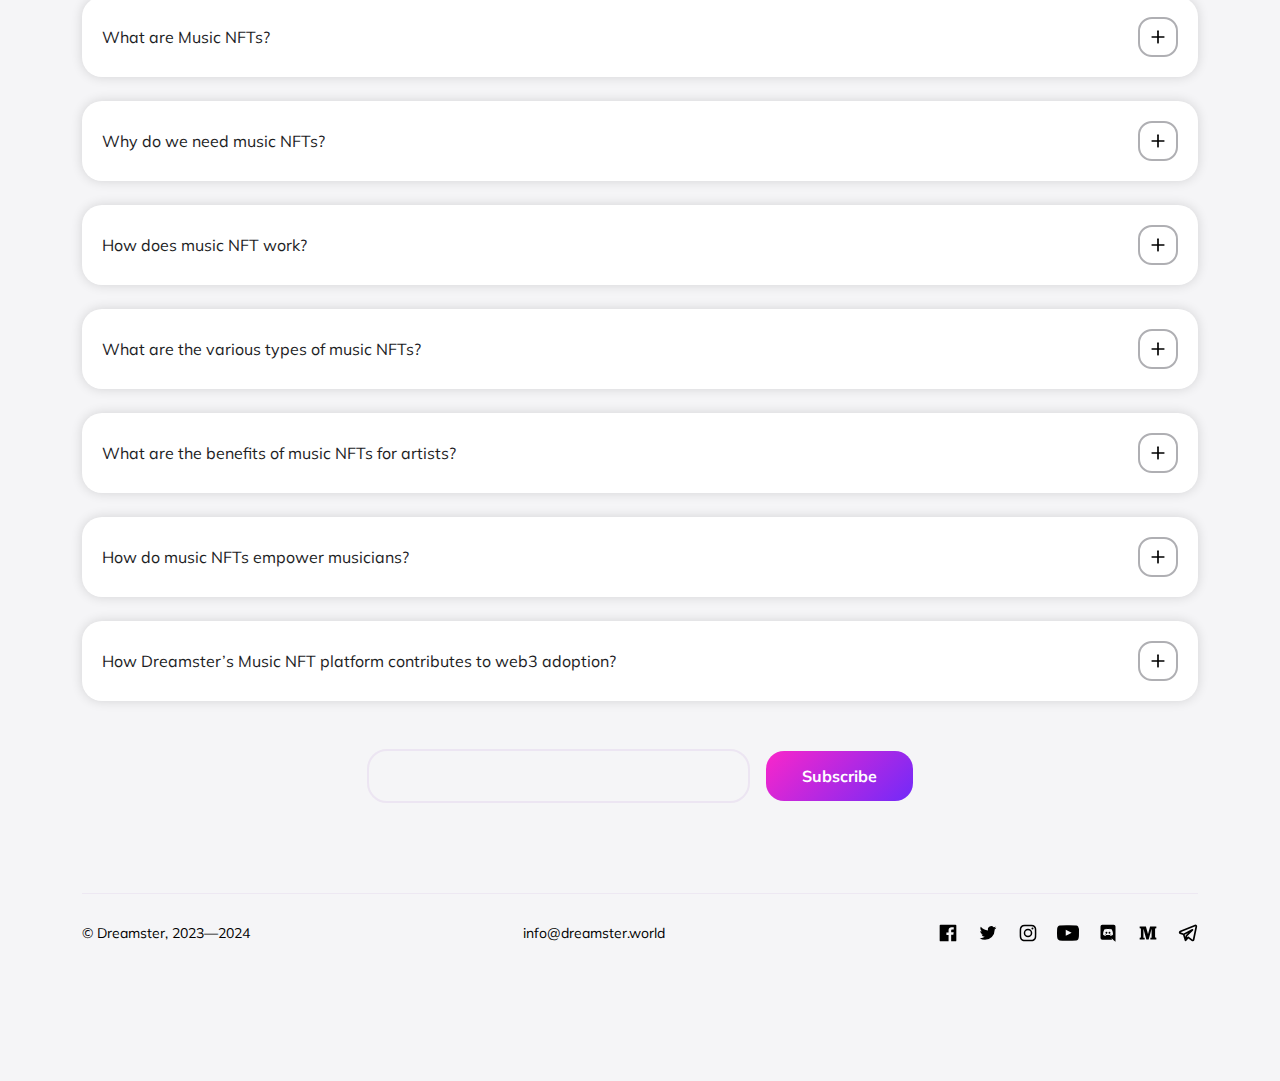
==== commit 59cb1afd: "Add files via upload" ====
--- a/index.html
+++ b/index.html
@@ -235,12 +235,10 @@
               </video>
               <!-- <span class="hero__tagline">Dreamster</span> -->
               <h1 class="hero__title">
-                Socialize, Create, Buy, Sell, Swap NFTs and Crypto
+                The Melody Vault: Unearth Hidden Gems as Musical NFTs
               </h1>
               <p class="hero__text">
-                “A decentralized social media platform for you to build a
-                following, like others content, create, buy, sell NFTs and
-                Cryptocurrency.”
+                Dive into a world where melody meets visual artistry, and discover hidden gems crafted by talented musicians, redefining the boundaries of creativity and digital expression.
               </p>
               <div class="hero__btns hero__btns--left">
                 <a href="https://dreamster.gitbook.io/docs/" class="hero__btn"
--- a/css/main.css
+++ b/css/main.css
@@ -1085,7 +1085,7 @@
   background-color: #e23353;
 }
 .section__carousel--block {
-  background-color: #141a2a;
+  background-color: #fff;
   border-radius: 20px;
   margin-top: 20px;
   padding: 30px 20px;
@@ -3035,7 +3035,7 @@
   height: 24px;
   left: 0;
   top: 42px;
-  background-color: #fff;
+  background-color: #000;
   opacity: 0.12;
   z-index: 1;
 }
@@ -3044,7 +3044,7 @@
   height: 10px;
   left: 7px;
   top: 49px;
-  background-color: #fff;
+  background-color: #000;
   z-index: 2;
 }
 .roadmap--active:before,
@@ -3063,7 +3063,7 @@
 .roadmap__title {
   font-size: 20px;
   line-height: 30px;
-  color: #fff;
+  color: #000;
   font-weight: 600;
   display: block;
   margin-bottom: 50px;
@@ -3081,7 +3081,7 @@
   margin-left: 10px;
 }
 .roadmap__list li {
-  color: #fff;
+  color: #000;
   font-size: 16px;
   line-height: 26px;
   margin-bottom: 12px;
